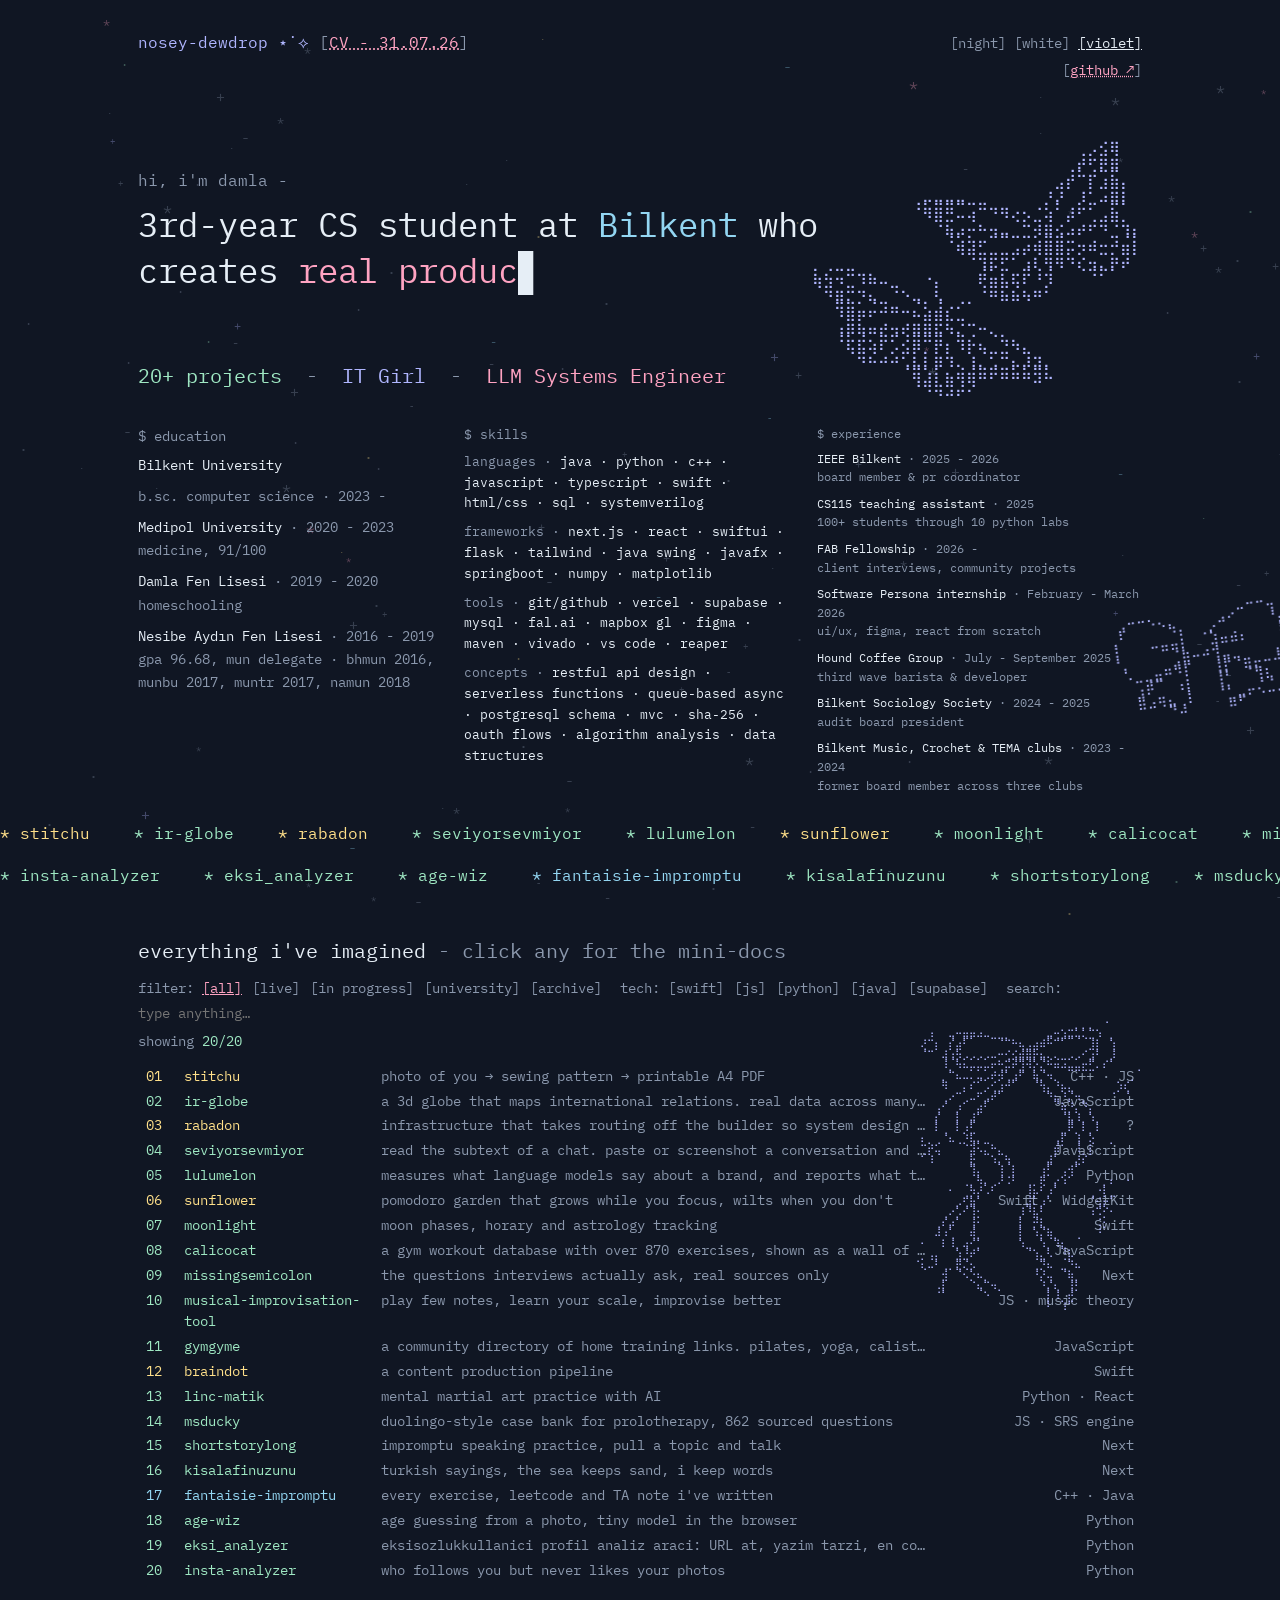
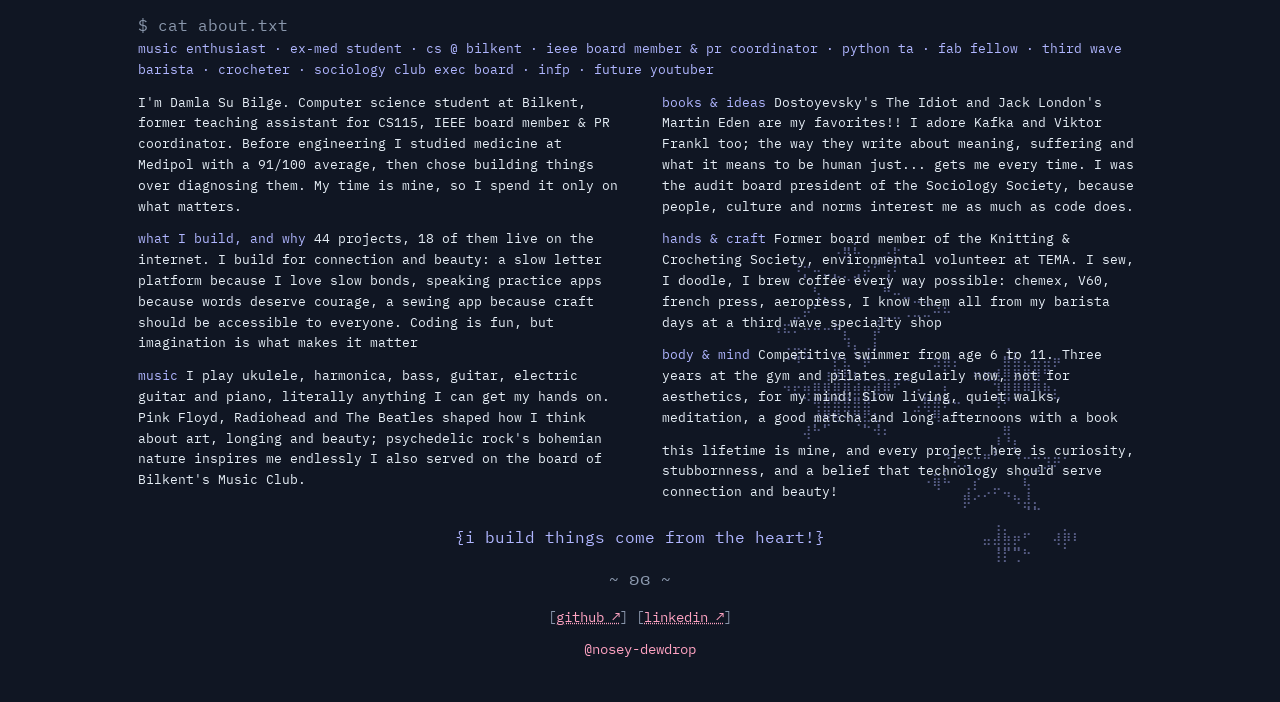
==== index.html @ 567d6806 "portfolio sync: repo data refresh" ====
<!DOCTYPE html>
<html lang="en">
<head>
<meta charset="UTF-8">
<meta name="viewport" content="width=device-width, initial-scale=1.0">
<title>Damla Su Bilge - Bilkent CS, the IT girl behind noseydewdrop</title>
<meta name="description" content="Damla Su Bilge, Bilkent CS student who creates real products on iOS and web. The IT girl behind noseydewdrop - 50+ projects: lingolingo, msducky, gymgyme, stitchu.">
<meta property="og:title" content="Damla Su Bilge - noseydewdrop">
<meta property="og:description" content="3rd-year CS student at Bilkent who creates real products. The IT girl behind noseydewdrop. Imagineer.">
<meta property="og:url" content="https://noseydewdrop.com/">
<meta property="og:type" content="website">
<meta property="og:site_name" content="noseydewdrop">
<meta name="author" content="Damla Su Bilge">
<link rel="canonical" href="https://noseydewdrop.com/">
<meta name="twitter:card" content="summary">
<meta name="twitter:title" content="Damla Su Bilge - noseydewdrop">
<meta name="twitter:description" content="3rd-year CS student at Bilkent who creates real products. The IT girl behind noseydewdrop. Imagineer.">
<script type="application/ld+json">
{
  "@context": "https://schema.org",
  "@graph": [
    {
      "@type": "Person",
      "@id": "https://noseydewdrop.com/#damla",
      "name": "Damla Su Bilge",
      "alternateName": ["nosey-dewdrop", "noseydewdrop", "Damla Bilge"],
      "url": "https://noseydewdrop.com/",
      "description": "Damla Su Bilge builds real products people use on iOS and web. Bilkent University Computer Science. Creator of noseydewdrop: 50+ projects and 20+ live products including stitchu, gymgyme, ir-globe.",
      "jobTitle": "Software Engineer",
      "knowsAbout": ["Software Engineering", "iOS Development", "C++", "Machine Learning", "Computer Vision", "Web Development"],
      "alumniOf": {"@type": "CollegeOrUniversity", "name": "Bilkent University"},
      "worksFor": {"@id": "https://noseydewdrop.com/#org"},
      "sameAs": [
        "https://github.com/nosey-dewdrop",
        "https://www.linkedin.com/in/damla-su-bilge-278841278/",
        "https://www.instagram.com/meraklicigtanesi",
        "https://www.instagram.com/dewdrop.cpp"
      ]
    },
    {
      "@type": "WebSite",
      "@id": "https://noseydewdrop.com/#website",
      "name": "noseydewdrop - Damla Su Bilge",
      "url": "https://noseydewdrop.com/",
      "author": {"@id": "https://noseydewdrop.com/#damla"},
      "publisher": {"@id": "https://noseydewdrop.com/#damla"}
    },
    {
      "@type": "Organization",
      "@id": "https://noseydewdrop.com/#org",
      "name": "noseydewdrop",
      "url": "https://noseydewdrop.com/",
      "founder": {"@id": "https://noseydewdrop.com/#damla"},
      "sameAs": ["https://github.com/nosey-dewdrop"]
    }
  ]
}
</script>
<link rel="icon" href="data:image/svg+xml,<svg xmlns=%22http://www.w3.org/2000/svg%22 viewBox=%220 0 100 100%22><text y=%22.9em%22 font-size=%2290%22>⟡</text></svg>">
<link rel="preconnect" href="https://fonts.googleapis.com">
<link rel="preconnect" href="https://fonts.gstatic.com" crossorigin>
<link href="https://fonts.googleapis.com/css2?family=IBM+Plex+Mono:ital,wght@0,400;0,500;0,700;1,400&display=swap" rel="stylesheet">
<style>
/* ---------- palettes: body.pal-a (gece) / pal-b (krem) / pal-c (menekse) ---------- */
body.pal-a{
  --bg:#171221; --bg-soft:#1f1930; --ink:#efe8f7; --ink-dim:#9d92b5;
  --pink:#ff8fb3; --purple:#c9a6ff; --green:#b8e39a; --yellow:#ffd479; --blue:#8fc7ff;
}
body.pal-b{
  --bg:#ffffff; --bg-soft:#f5f5f5; --ink:#141414; --ink-dim:#6b6b6b;
  --pink:#c23a70; --purple:#5f35a8; --green:#357422; --yellow:#8a5f00; --blue:#1f5c9e;
}
body.pal-c{
  --bg:#101623; --bg-soft:#182032; --ink:#e6eef6; --ink-dim:#8b98ad;
  --pink:#ffa3c2; --purple:#b0b6ff; --green:#9fe8c3; --yellow:#ffe08a; --blue:#93d6f2;
}
/* ---------- base: one type scale (16 / 20 / 34), one spacing rhythm (28px), zero borders ---------- */
*{margin:0;padding:0;box-sizing:border-box}
body{
  font-family:'IBM Plex Mono',monospace; background:var(--bg); color:var(--ink);
  font-size:16px; line-height:1.75; overflow-x:hidden; cursor:default;
  transition:background .35s,color .35s;
}
a{color:var(--pink);text-decoration:underline dotted;display:inline-block;transition:transform .15s}
a:hover{text-decoration:underline;transform:translateY(-3px)}
header.site nav,#pal,footer{font-size:14px}
main{max-width:1060px;margin:0 auto;padding:28px 28px 0}
h1{font-size:34px;line-height:1.35;font-weight:400}
h2{font-size:20px;font-weight:400}
.dim{color:var(--ink-dim)}
::selection{background:var(--pink);color:var(--bg)}

/* star field */
#stars{position:fixed;inset:0;pointer-events:none;z-index:0}
.star{position:absolute;font-size:11px;color:var(--ink-dim);opacity:.32;animation:tw 3.4s ease-in-out infinite}
@keyframes tw{0%,100%{opacity:.15}50%{opacity:.65}}
main,header.site,#marquees{position:relative;z-index:1}

/* palette switcher (dev control) */
.site-right{display:flex;flex-direction:column;align-items:flex-end;gap:2px}
#pal{display:flex;gap:8px}
#pal button{font:inherit;background:none;color:var(--ink-dim);cursor:pointer;border:none}
#pal button::before{content:'['}#pal button::after{content:']'}
#pal button.on{color:var(--ink);text-decoration:underline}

/* ---------- HR layer ---------- */
header.site{max-width:1060px;margin:0 auto;padding:28px 28px 0;display:flex;justify-content:space-between;align-items:baseline}
.wordmark{font-weight:400;text-decoration:none;color:var(--purple)}
#tip{position:fixed;display:none;pointer-events:none;z-index:99;font-size:13px;color:var(--pink)}
.hero{padding:56px 0 28px;position:relative;min-height:220px}
.hero-text{max-width:720px}
.hero .hi{color:var(--ink-dim);margin-bottom:8px}
.hl-p{color:var(--pink)} .hl-m{color:var(--purple)} .hl-g{color:var(--green)} .hl-y{color:var(--yellow)} .hl-b{color:var(--blue)}
.mascot{font-size:11px;line-height:1.05;white-space:pre;color:var(--purple);user-select:none;animation:bob 4s ease-in-out infinite}
.hero .mascot{font-size:15px;line-height:1.1;position:absolute;right:0;top:28px}
@media(max-width:1000px){.hero .mascot{display:none}}
.cur{animation:blink 1s steps(1) infinite}
@keyframes blink{50%{opacity:0}}
@keyframes bob{0%,100%{transform:translateY(0)}50%{transform:translateY(-7px)}}

.stats{display:flex;gap:24px;row-gap:10px;flex-wrap:wrap;align-items:baseline;padding:28px 0 8px;font-size:20px}
.stats>span{white-space:nowrap}
.stats .cg{color:var(--green)}
.stats .c1{color:var(--green)} .stats .c2{color:var(--purple)} .stats .c3{color:var(--yellow)} .stats .c4{color:var(--pink)}
.pr{color:var(--ink-dim);user-select:none}
.cols{display:grid;grid-template-columns:1.1fr 1.2fr 1.2fr;gap:28px;padding:24px 0 8px;font-size:14px;line-height:1.65}
.cols>div:nth-of-type(2){font-size:13px;line-height:1.6}
.cols>div>p{margin:0 0 8px}
.cols>div:nth-of-type(3){font-size:12px;line-height:1.55}
.cols>div:nth-of-type(3) p{break-inside:avoid}
.cols>div:nth-of-type(3) .pr{column-span:all}
.cols .pr{margin-bottom:6px}
.edu-b{font-size:14px}
@media(max-width:860px){.cols{grid-template-columns:1fr}}

/* ---------- marquees: two thin rows, opposite directions, decoration only ---------- */
#marquees{padding:8px 0;overflow:hidden}
.mq{display:flex;gap:44px;white-space:nowrap;width:max-content;color:var(--ink-dim)}
.mq span b{font-weight:400}
.mq .g{margin-right:10px}
.mq-i.st-live{color:var(--green)} .mq-i.st-wip{color:var(--yellow)} .mq-i.st-uni{color:var(--blue)} .mq-i.st-arc{color:var(--ink-dim)}
.mq1{animation:sl 60s linear infinite}
.mq2{animation:sr 75s linear infinite;margin-top:14px}
#marquees:hover .mq{animation-play-state:paused}
@keyframes sl{from{transform:translateX(0)}to{transform:translateX(-50%)}}
@keyframes sr{from{transform:translateX(-50%)}to{transform:translateX(0)}}

/* ---------- the wall: dense list, name - one sentence - tech ---------- */
.wall-head{padding:8px 0 8px;display:flex;justify-content:space-between;align-items:baseline;flex-wrap:wrap;gap:10px}
.legend{display:flex;gap:20px;color:var(--ink-dim)}
.legend i{font-style:normal}
.d{display:inline-block;width:9px;height:9px;border-radius:50%;margin-right:6px}
.d-live{background:var(--green)} .d-wip{background:var(--yellow)} .d-uni{background:var(--blue)} .d-arc{background:var(--ink-dim)}
.filters{padding:0 0 10px;font-size:14px}
.filters p{margin:0}
.tok{cursor:pointer;color:var(--ink-dim);margin-right:10px}
.tok::before{content:'['}.tok::after{content:']'}
.tok:hover{color:var(--ink)}
.tok.st.on[data-v="live"]{color:var(--green)}
.tok.st.on[data-v="wip"]{color:var(--yellow)}
.tok.st.on[data-v="uni"]{color:var(--blue)}
.tok.st.on[data-v="arc"]{color:var(--ink)}
.tok.on{text-decoration:underline}
.tok.on[data-v=""]{color:var(--pink)}
#q{font:inherit;background:none;border:none;outline:none;color:var(--pink);width:170px}
.cmdline{color:var(--ink-dim);padding-top:4px}
.cmdline b{color:var(--green);font-weight:400}
.wall{list-style:none;font-size:13.5px;line-height:1.55}
.wall li{display:grid;grid-template-columns:26px 185px 1fr 195px;gap:12px;padding:2px 8px;border-radius:2px;cursor:pointer;align-items:baseline}
.wall li:hover{background:var(--bg-soft)}
.wall .no{font-weight:400}
.no.st-live{color:var(--green)} .no.st-wip{color:var(--yellow)} .no.st-uni{color:var(--blue)} .no.st-arc{color:var(--ink-dim)}
.wall .nm{font-weight:400}
.nm.st-live{color:var(--green)} .nm.st-wip{color:var(--yellow)} .nm.st-uni{color:var(--blue)} .nm.st-arc{color:var(--ink-dim)}
.wall .one{color:var(--ink-dim);overflow:hidden;text-overflow:ellipsis;white-space:nowrap}
.wall .tech{color:var(--ink-dim);text-align:right;white-space:nowrap;overflow:hidden;text-overflow:ellipsis}
@media(max-width:860px){
  .wall li{grid-template-columns:26px 1fr;grid-auto-rows:auto;row-gap:2px;padding:8px;margin-bottom:6px}
  .wall .one{grid-column:1 / -1;white-space:normal;overflow:visible}
  .wall .tech{grid-column:1 / -1;text-align:left;white-space:normal;overflow:visible}
  .stats{gap:20px} .facts{gap:28px}
}

/* ---------- detail mock (overlay, template for per-project mini docs) ---------- */
#detail{position:fixed;inset:0;background:color-mix(in srgb,var(--bg) 82%,transparent);backdrop-filter:blur(3px);display:none;z-index:20;overflow-y:auto}
#detail.open{display:block}
.doc{max-width:720px;margin:56px auto;background:var(--bg-soft);border-radius:3px;padding:44px}
.doc .close{float:right;cursor:pointer;color:var(--ink-dim)}
.doc h1{font-size:20px;margin-bottom:8px}
#d-live{display:none;font-size:34px;color:var(--green);text-decoration:none;margin:4px 0}
#d-live:hover{text-decoration:underline}
#d-live.landing{color:var(--purple)}
.doc .sect{margin-top:28px}
.doc .sect h2{font-size:16px;color:var(--purple);margin-bottom:8px}
.doc pre{color:var(--ink-dim);line-height:1.6;white-space:pre-wrap;overflow-wrap:anywhere}
#d-frame{width:100%;height:340px;border:0;background:#fff;border-radius:3px}
.mod-row{display:grid;grid-template-columns:minmax(150px,45%) 1fr;gap:10px;font-size:12.5px;margin-bottom:6px}
.mod-row code{color:var(--purple);word-break:break-all}
.doc strong{font-weight:400}
.doc em{font-style:normal}
.doc .tags{display:flex;gap:10px;flex-wrap:wrap;margin-top:8px}
.doc .tags span{background:var(--bg);padding:2px 12px;border-radius:2px}

.bg-art{position:absolute;z-index:0;opacity:1;color:var(--purple);font-size:10px;line-height:1.05;white-space:pre;pointer-events:none;user-select:none}
@media(max-width:1000px){.bg-art{display:none}}
.wall-sect{position:relative}
.art-wall{right:-30px;top:120px}
.cols{position:relative}
.art-cols{right:-150px;top:50%;font-size:13px;transform:rotate(-8deg)}
.about{padding:28px 0 0;position:relative}
.about .mascot{position:absolute;right:6%;bottom:30px;opacity:.45;font-size:13px;z-index:0;animation:none}
.about-text{position:relative;z-index:1}
.about-row{display:flex;gap:28px;justify-content:space-between;align-items:flex-start;flex-wrap:wrap}
.about-row p{margin:0 0 6px}
.about-text{font-size:13px;line-height:1.6;column-count:2;column-gap:44px}
.about-text p{break-inside:avoid}
.about-text>p:first-child{color:var(--purple);column-span:all}
.about-end{text-align:center;margin:14px 0 0}
.heart{color:var(--purple)}
.about-text .dim{color:var(--purple)}
.about-text p{margin:0 0 12px}
footer{max-width:1060px;margin:0 auto;padding:12px 28px 32px;color:var(--ink-dim);text-align:center}
footer p{margin:0 0 8px}
.at-pink{color:var(--pink)}

/* phone */
@media(max-width:700px){
  main{padding:20px 16px 0}
  header.site{flex-direction:column;align-items:flex-start;gap:8px}
  .site-right{align-items:flex-start}
  h2{font-size:17px}
  .wall{font-size:13px}
  .wall li{padding:6px 8px}
  .wall .one{white-space:normal}
  .wall .tech{white-space:normal}
  header.site{padding:20px 16px 0}
  .hero{padding:32px 0 16px;min-height:0}
  h1{font-size:22px;line-height:1.5}
  .stats{font-size:15px;gap:12px;row-gap:6px}
  .cols{grid-template-columns:1fr;gap:20px}
  .about-text{column-count:1}
  .about .mascot{display:none}
  .filters{font-size:13px}
  #q{width:120px}
  .doc{margin:16px;padding:24px 20px}
  .mod-row{grid-template-columns:1fr;gap:2px}
  #d-live{font-size:26px}
  .mq{gap:28px}
  footer{padding:8px 16px 24px}
}

/* confetti */
.cf{position:fixed;z-index:30;pointer-events:none;font-size:17px;animation:fall 1.1s ease-out forwards}
@keyframes fall{to{transform:translateY(70px) rotate(220deg);opacity:0}}
</style>
</head>
<body class="pal-c">
<div id="stars"></div>
<header class="site">
  <div><a class="wordmark" href="https://www.linkedin.com/in/damla-su-bilge-278841278/" target="_blank" rel="noopener"><span>nosey-dewdrop ⋆˙⟡</span></a> <span class="dim">[<a href="cv/DamlaSuBilge_CV.pdf" target="_blank" rel="noopener">CV - 31.07.26</a>]</span></div>
<div id="tip">linkedin!</div>
  <div class="site-right">
    <div id="pal">
      <button data-p="pal-a">night</button>
      <button data-p="pal-b">white</button>
      <button data-p="pal-c" class="on">violet</button>
    </div>
    <nav class="dim">[<a href="https://github.com/nosey-dewdrop" target="_blank" rel="noopener">github ↗</a>]</nav>
  </div>
</header>

<main>

<!-- ===== HR LAYER: the only airy zone. one sentence, numbers, education, skills ===== -->
<section class="hero">
  <div class="hero-text">
    <p class="hi">hi, i'm damla -</p>
    <h1><span id="typer">Damla Su Bilge, software engineer and creator of noseydewdrop</span><span class="cur">▊</span></h1>
  </div>
  <pre class="mascot" aria-hidden="true">⠀⠀⠀⠀⠀⠀⠀⠀⠀⠀⠀⠀⠀⠀⠀⠀⠀⠀⠀⠀⠀⠀⠀⠀⠀⢀⢔⣶⠀⠀
⠀⠀⠀⠀⠀⠀⠀⠀⠀⠀⠀⠀⠀⠀⠀⠀⠀⠀⠀⠀⠀⠀⠀⠀⡼⠗⡿⣾⠀⠀
⠀⠀⠀⠀⠀⠀⠀⠀⠀⠀⠀⠀⠀⠀⠀⠀⠀⠀⠀⠀⠀⠀⢀⡼⠓⡞⢩⣯⡀⠀
⠀⠀⠀⠀⠀⠀⠀⠀⠀⠀⣀⣀⣀⣀⠀⠀⠀⠀⠀⠀⠀⠰⡹⠁⢰⠃⣩⣿⡇⠀
⠀⠀⠀⠀⠀⠀⠀⠀⠀⠘⢷⣿⠿⣉⣩⠛⠲⢶⡠⢄⠐⣣⠃⣰⠗⠋⢀⣯⠁⠀
⠀⠀⠀⠀⠀⠀⠀⠀⠀⠀⠀⠙⣯⣠⠬⠦⢤⣀⠈⠓⢽⣾⢔⣡⡴⠞⠻⠙⢳⡄
⠀⠀⠀⠀⠀⠀⠀⠀⠀⠀⠀⠀⠘⣵⣳⠖⠉⠉⢉⣩⣵⣿⣿⣒⢤⣴⠤⠽⣬⡇
⠀⠀⠀⠀⠀⠀⠀⠀⠀⠀⠀⠀⠀⠈⠙⢻⣟⠟⠋⢡⡎⢿⢿⠳⡕⢤⡉⡷⡽⠁
⣧⢮⢭⠛⢲⣦⣀⠀⠀⠀⠠⡀⠀⠀⠀⡾⣥⣏⣖⡟⠸⢺⠀⠀⠈⠙⠋⠁⠀⠀
⠈⠻⣶⡛⠲⣄⠀⠙⠢⣀⠀⢇⠀⠀⠀⠘⠿⣯⣮⢦⠶⠃⠀⠀⠀⠀⠀⠀⠀⠀
⠀⠀⢻⣿⣥⡬⠽⠶⠤⣌⣣⣼⡔⠊⠁⠀⠀⠀⠀⠀⠀⠀⠀⠀⠀⠀⠀⠀⠀⠀
⠀⠀⢠⣿⣧⣤⡴⢤⡴⣶⣿⣟⢯⡙⠒⠤⡀⠀⠀⠀⠀⠀⠀⠀⠀⠀⠀⠀⠀⠀
⠀⠀⠘⣗⣞⣢⡟⢋⢜⣿⠛⡿⡄⢻⡮⣄⠈⠳⢦⡀⠀⠀⠀⠀⠀⠀⠀⠀⠀⠀
⠀⠀⠀⠈⠻⠮⠴⠵⢋⣇⡇⣷⢳⡀⢱⡈⢋⠛⣄⣹⣲⡀⠀⠀⠀⠀⠀⠀⠀⠀
⠀⠀⠀⠀⠀⠀⠀⠀⠈⢿⣱⡇⣦⢾⣾⠿⠟⠿⠷⠷⣻⠧⠀⠀⠀⠀⠀⠀⠀⠀
⠀⠀⠀⠀⠀⠀⠀⠀⠀⠈⠙⠻⠽⠞⠊⠀⠀⠀⠀⠀⠀⠀⠀⠀⠀⠀⠀⠀⠀⠀</pre>
</section>

<section class="stats">
  <span class="cg" id="pcount">40+ projects</span> <span class="dim">-</span>
  <span class="c2">IT Girl</span> <span class="dim">-</span>
  <span class="c4">LLM Systems Engineer</span>
</section>

<section class="cols">
  <div>
    <p class="pr">$ education</p>
    <p class="edu-b">Bilkent University</p>
    <p class="dim">b.sc. computer science · 2023 -</p>
    <p>Medipol University <span class="dim">· 2020 - 2023</span><br><span class="dim">medicine, 91/100</span></p>
    <p>Damla Fen Lisesi <span class="dim">· 2019 - 2020</span><br><span class="dim">homeschooling</span></p>
    <p>Nesibe Aydın Fen Lisesi <span class="dim">· 2016 - 2019</span><br><span class="dim">gpa 96.68, mun delegate · bhmun 2016, munbu 2017, muntr 2017, namun 2018</span></p>
  </div>
  <div>
    <p class="pr">$ skills</p>
    <p><span class="dim">languages ·</span> java · python · c++ · javascript · typescript · swift · html/css · sql · systemverilog</p>
    <p><span class="dim">frameworks ·</span> next.js · react · swiftui · flask · tailwind · java swing · javafx · springboot · numpy · matplotlib</p>
    <p><span class="dim">tools ·</span> git/github · vercel · supabase · mysql · fal.ai · mapbox gl · figma · maven · vivado · vs code · reaper</p>
    <p><span class="dim">concepts ·</span> restful api design · serverless functions · queue-based async · postgresql schema · mvc · sha-256 · oauth flows · algorithm analysis · data structures</p>
  </div>
  <pre class="bg-art art-cols" aria-hidden="true">⠀⢀⠤⠤⢄⡀⠀⠀⠀⠀⠀⠀⢀⠤⠒⠒⢤
⠀⠏⠀⠀⠀⠈⠳⡄⠀⠀⡠⠚⠁⠀⠀⠀⠘⡄
⢸⠀⠀⠀⠤⣤⣤⡆⠀⠈⣱⣤⣴⡄⠀⠀⠀⡇
⠘⡀⠀⠀⠀⠀⢈⣷⠤⠴⢺⣀⠀⠀⠀⠀⢀⡇
⠀⠡⣀⣀⣤⠶⠻⡏⠀⠀⢸⡟⠙⣶⡤⠤⠼
⠀⠀⢠⡾⠉⠀⢠⡆⠀⠀⢸⠃⠀⠈⢻⣆
⠀⠀⣿⣠⢶⣄⠀⡇⠀⠀⠘⠃⣀⡤⢌⣈⡀⠀
⠀⠀⠀⠀⠀⠙⠼⠀⠀⠀⠀⠿⠋</pre>
  <div>
    <p class="pr">$ experience</p>
    <p>IEEE Bilkent <span class="dim">· 2025 - 2026</span><br><span class="dim">board member &amp; pr coordinator</span></p>
    <p>CS115 teaching assistant <span class="dim">· 2025</span><br><span class="dim">100+ students through 10 python labs</span></p>
    <p>FAB Fellowship <span class="dim">· 2026 -</span><br><span class="dim">client interviews, community projects</span></p>
    <p>Software Persona internship <span class="dim">· February - March 2026</span><br><span class="dim">ui/ux, figma, react from scratch</span></p>
    <p>Hound Coffee Group <span class="dim">· July - September 2025</span><br><span class="dim">third wave barista &amp; developer</span></p>
    <p>Bilkent Sociology Society <span class="dim">· 2024 - 2025</span><br><span class="dim">audit board president</span></p>
    <p>Bilkent Music, Crochet &amp; TEMA clubs <span class="dim">· 2023 - 2024</span><br><span class="dim">former board member across three clubs</span></p>
  </div>
</section>

</main>

<!-- ===== MARQUEES: two rows, opposite directions, full-bleed, pure vibe ===== -->
<div id="marquees" aria-hidden="true">
  <div class="mq mq1"></div>
  <div class="mq mq2"></div>
</div>

<main>

<!-- ===== THE WALL: every product, one dense row each ===== -->
<section>
  <pre class="bg-art art-wall" aria-hidden="true">⠀⠀⠀⠀⠀⠀⠀⠀⠀⠀⠀⠀⠀⠀⠀⠀⠀⠀⠀⠀⠀⠀⠀⠀⠀⠀⠀⠠⠀⠀⠀⠀⠀⠀⠀⠀⠀⠀⠀⠀⠀
⠀⠀⢠⠀⠀⣀⠤⣤⣤⣠⣀⠀⠀⠀⠀⠀⠀⠀⠀⣀⠤⢢⣒⣃⡃⠓⢢⠀⠀⠀⠀⠀⠀⠀⠀⠀⠀⠀⠀⠀⠀
⠀⡰⠒⡄⠀⡜⣠⠏⠁⠀⠀⠉⠙⠓⠦⣄⢀⣠⣴⠯⠚⠋⠉⠈⠈⢹⡆⠀⢣⠀⠀⠀⠀⠀⠀⠀⠀⠀⠀⠀⠀
⠀⠘⠒⠁⣰⢡⢯⢀⢀⢀⢀⣀⠤⠔⢔⣼⣿⡯⣄⡀⡀⠀⢀⢀⠔⢩⠇⠀⢸⠀⠀⠀⠀⠀⠀⠀⠀⠀⠀⠀⠀
⠀⠀⠀⠀⢸⠈⢧⣅⣁⣁⣁⡤⠦⣚⡽⢻⢽⡣⡙⠮⣬⣩⣁⣁⡤⠟⡀⡔⠃⠀⠀⠀⠀⠀⠀⠀⠀⠀⠀⠀⠀
⠀⠀⠀⠀⠀⠓⣄⣀⡁⣁⢁⡴⢼⠃⢠⠟⠀⣧⠙⢤⠀⠀⠉⠉⠉⠉⠀⠀⠀⠀⠀⠀⠁⠀⠀⠀⠀⠀⠀⠀⠀
⠀⠀⠀⠀⢷⠀⠀⡀⡔⠊⢁⠔⢡⠼⠋⠀⠀⠘⢧⡀⠱⣄⡀⠀⠀⠀⠀⠀⠀⢢⡔⠁⠀⠀⠀⠀⠀⠀⠀⠀⠀
⠀⠀⠀⠀⠀⡠⠒⠁⣀⠖⢁⡼⠋⠀⠀⠀⠀⠀⠈⠳⣄⠱⡙⢤⠀⠀⠀⠀⠐⠁⠘⠀⠀⠀⠀⠀⠀⠀⠀⠀⠀
⠀⠀⠀⢀⠜⠀⢠⠊⠀⣠⠏⠀⠀⠀⠀⠀⠀⠀⠀⠀⠙⣦⠱⡀⠳⡀⠀⠀⠀⠀⠀⠀⠀⠀⠀⠀⠀⠀⠀⠀⠀
⠀⠀⠀⡜⠀⠀⡇⠀⣰⠋⠀⠀⠀⠀⠀⠀⠀⠀⠀⠀⠀⠘⣇⢱⠀⢣⠀⠀⠀⠀⠀⠀⠀⠀⠀⠀⠀⠀⠀⠀⠀
⠀⠀⠀⡇⠀⠀⡇⢠⠏⠀⠀⠀⠀⠀⠀⠀⠀⠀⠀⠀⠀⠀⡿⠀⡇⠀⡇⠀⠀⠀⠀⠀⠀⠀⠀⠀⠀⠀⠀⠀⠀
⠀⡄⠀⠀⠘⣄⠀⠱⣏⡀⠀⠀⠀⠀⠀⠀⠀⠀⠀⠀⢀⡟⠀⢱⠀⡣⠀⠀⠀⠀⠀⠀⠀⠀⠀⠀⠀⠀⠀⠀⠀
⠀⠒⡵⣊⠀⠀⠈⠑⣺⢅⡉⠦⡀⠀⠀⠀⠀⠀⠀⠀⣼⠂⠀⢸⠀⡎⠀⠀⠁⠀⠀⠀⠀⠀⠀⠀⠀⠀⠀⠀⠀
⠀⠊⢱⠈⠀⠀⠀⠀⡯⠀⠉⢢⡉⢦⠀⠀⠀⠀⠀⣰⠃⠀⠀⡰⡕⠁⠀⠀⠀⠀⠀⠀⠀⠀⠀⠀⠀⠀⠀⠀⠀
⠀⠀⠀⠀⠀⠀⠀⠀⢻⡀⠀⠀⢱⠈⡆⠀⠀⠀⢠⠏⠀⢀⢴⠋⠀⠀⠀⠀⠀⠀⠀⠀⠀⠀⠀⠀⠀⠀⠀⠀⠀
⠀⠀⠀⠀⠀⠀⠀⠀⠈⢧⡀⠀⡸⢐⠇⠀⠀⠀⡾⠁⡠⢪⠊⠀⠀⠀⠀⠀⡄⠀⠠⠀⠀⠀⠀⠀⠀⠀⠀⠀⠀
⠀⠀⠀⠀⠀⠄⠀⠈⢧⡰⢁⠎⠀⠀⠀⠀⢸⣅⠎⢠⠃⠀⠀⠀⠀⠀⠠⡇⠀⠀⠀⠀⠀⠀⠀⠀⠀⠀⠀⠀⠀
⠀⠀⠀⠀⠀⠀⢀⠞⣧⠃⠀⠀⠀⠀⠀⠀⣸⡃⢠⠃⠀⠀⠀⠀⠀⠘⢔⡥⠋⠀⠀⠀⠀⠀⠀⠀⠀⠀⠀⠀⠀
⠀⠀⠀⠀⠀⡠⢃⠜⢹⠄⠀⠀⠀⠀⠀⢰⠹⣆⠇⠀⠀⠀⠀⠀⠀⢠⢚⠕⠄⠀⠀⠀⠀⠀⠀⠀⠀⠀⠀⠀⠀
⠀⠀⠀⠀⡜⣠⠃⠀⢸⠅⠀⠀⠀⠀⠀⡇⠀⠽⡆⠀⠀⠀⠀⠀⠀⠀⢐⠅⠀⠀⠀⠀⠀⠀⠀⠀⠀⠀⠀⠀⠀
⠀⠀⠀⣸⢠⠃⠀⠀⣼⠀⠀⠀⠀⠀⠀⡇⠀⢣⡙⣦⠀⠀⠀⠀⠀⠀⠰⠁⠀⠀⠀⠀⠀⠀⠀⠀⠀⠀⠀⠀⠀
⠀⠄⠀⠀⡆⢸⠀⣠⠜⠃⠀⠀⠀⠀⠀⢣⠀⠀⢣⠈⢳⡄⠀⠈⠀⠀⠀⠀⠀⠀⠀⠀⠀⠀⠀⠀⠀⠀⠀⠀⠀
⠀⠀⢀⡀⠀⠀⢣⠸⡴⠃⠀⠀⠀⠀⠀⠀⠙⢢⡀⢇⠀⠹⣆⠀⠀⠀⠀⠀⠀⠀⠀⠀⠀⠀⠀⠀⠀⠀⠀⠀⠀
⠐⡅⣈⠇⠀⠀⡿⡙⢄⠀⠀⠀⠀⠀⠀⠀⠀⠈⠻⣄⠀⠈⠳⣄⠀⠀⠀⠀⠀⠀⠀⠀⠀⠀⠀⠀⠀⠀⠀⠀⠀
⠀⠈⠀⠀⢼⠁⠙⢌⠣⣄⠀⠀⠀⠀⠀⠀⠀⠸⡱⣀⠀⠙⣦⠀⠀⠀⠀⠀⠀⠀⠀⠀⠀⠀⠀⠀⠀⠀⠀⠀⠀
⠀⠀⠀⢀⡏⠀⠀⠀⠑⣄⠓⢤⠀⠀⠀⠀⠀⠀⠱⡘⡄⠀⢸⠇⠀⠀⠀⠀⠀⠀⠀⠀⠀⠀⠀⠀⠀⠀⠀⠀⠀
⠀⠀⠀⠐⠃⠀⠀⠀⠀⠈⠢⠀⠁⠀⠀⠀⠀⠀⠀⡇⢸⠀⡼⠁⠀⠀⠀⠀⠀⠀⠀⠀⠀⠀⠀⠀⠀⠀⠀⠀⠀
⠀⠀⠀⠀⠀⠀⠀⠀⠀⠀⠀⠀⠀⠀⠀⠀⠀⠀⠀⠇⠀⢱⠋⠀⠀⠀⠀⠀⠀⠀⠀⠀⠀⠀⠀⠀⠀⠀⠀⠀⠀</pre>
  <div class="wall-head">
    <h2>everything i've imagined <span class="dim">- click any for the mini-docs</span></h2>
  </div>
  <div class="filters">
    <p><span class="pr">filter:</span>
      <span class="tok st on" data-v="">all</span><span class="tok st" data-v="live">live</span><span class="tok st" data-v="wip">in progress</span><span class="tok st" data-v="uni">university</span><span class="tok st" data-v="arc">archive</span>
      <span class="pr">tech:</span>
      <span class="tok te" data-v="swift">swift</span><span class="tok te" data-v="js">js</span><span class="tok te" data-v="python">python</span><span class="tok te" data-v="java">java</span><span class="tok te" data-v="supabase">supabase</span>
      <span class="pr">search:</span> <input id="q" autocomplete="off" placeholder="type anything…">
    </p>
    <p class="cmdline" id="cmdline"></p>
  </div>
  <ul class="wall" id="wall"></ul>
</section>

<!-- ===== ABOUT: the human layer, bottom of the page ===== -->
<section class="about">
  <p class="pr">$ cat about.txt</p>
  <div class="about-row">
    <div class="about-text">
      <p class="dim">music enthusiast · ex-med student · cs @ bilkent · ieee board member &amp; pr coordinator · python ta · fab fellow · third wave barista · crocheter · sociology club exec board · infp · future youtuber</p>
      <p>I'm Damla Su Bilge. Computer science student at Bilkent, former teaching assistant for CS115, IEEE board member &amp; PR coordinator. Before engineering I studied medicine at Medipol with a 91/100 average, then chose building things over diagnosing them. My time is mine, so I spend it only on what matters.</p>
      <p><span class="dim">what I build, and why</span> 44 projects, 18 of them live on the internet. I build for connection and beauty: a slow letter platform because I love slow bonds, speaking practice apps because words deserve courage, a sewing app because craft should be accessible to everyone. Coding is fun, but imagination is what makes it matter</p>
      <p><span class="dim">music</span> I play ukulele, harmonica, bass, guitar, electric guitar and piano, literally anything I can get my hands on. Pink Floyd, Radiohead and The Beatles shaped how I think about art, longing and beauty; psychedelic rock's bohemian nature inspires me endlessly I also served on the board of Bilkent's Music Club.</p>
      <p><span class="dim">books &amp; ideas</span> Dostoyevsky's The Idiot and Jack London's Martin Eden are my favorites!! I adore Kafka and Viktor Frankl too; the way they write about meaning, suffering and what it means to be human just... gets me every time. I was the audit board president of the Sociology Society, because people, culture and norms interest me as much as code does.</p>
      <p><span class="dim">hands &amp; craft</span> Former board member of the Knitting &amp; Crocheting Society, environmental volunteer at TEMA. I sew, I doodle, I brew coffee every way possible: chemex, V60, french press, aeropress, I know them all from my barista days at a third wave specialty shop</p>
      <p><span class="dim">body &amp; mind</span> Competitive swimmer from age 6 to 11. Three years at the gym and pilates regularly now, not for aesthetics, for my mind! Slow living, quiet walks, meditation, a good matcha and long afternoons with a book</p>
      <p>this lifetime is mine, and every project here is curiosity, stubbornness, and a belief that technology should serve connection and beauty!</p>
    </div>
    <pre class="mascot" aria-hidden="true">⠀⠀⠀⠀⠀⠀⠀⣀⡄⠀⠀⠀⡀⠀⠀⠀⠀⠀⠀⠀⠀⠀⠀⠀⠀⠀⠀⠀⠀⠀⠀
⠀⠀⠀⠀⠀⠀⠐⢿⠓⠀⢀⡴⡏⠀⠀⠀⠀⠀⠀⠀⠀⠀⠀⠀⠀⠀⠀⠀⠀⠀⠀
⠀⠀⠹⡒⠤⣀⡀⠀⢀⡴⠋⢠⠇⠀⠀⠀⠀⠀⠀⠀⠀⠀⠀⠀⠀⠀⠀⠀⠀⠀⠀
⠀⠀⠀⠱⡀⠀⠉⠑⠋⠀⠀⣸⠀⠀⠀⠀⠀⠀⠀⠀⠀⠀⠀⠀⠀⠀⠀⠀⠀⠀⠀
⠀⠀⠀⠀⢱⡄⠀⠀⠀⠀⠀⠉⠒⠤⣀⡀⠀⠀⠀⠀⠀⠀⠀⠀⠀⠀⠀⠀⠀⠀⠀
⠀⠀⠀⡴⠋⠀⠀⠀⠀⠀⠀⠀⠀⢀⣀⣈⠵⠦⠀⠀⠀⠀⠀⠀⠀⠀⠀⠀⠀⠀⠀
⢀⡤⠋⣀⣀⣀⣤⠀⠀⠀⢰⠋⠉⠀⠀⠀⠀⠀⠀⠀⠀⠀⠀⠀⠀⠀⠀⠀⠀⠀⠀
⠈⠉⠁⠀⠀⠀⠀⢧⠀⠀⡏⠀⠀⠀⠀⠀⠀⠀⠀⠀⠀⠀⠀⠀⠀⠀⠀⠀⠀⠀⠀
⠀⢐⣶⣆⠀⠀⢠⠈⢇⢰⠃⠀⠀⠀⠀⠀⠀⢀⠀⠀⠀⠀⠀⣰⡄⠀⠀⠀⠀⠀⠀
⠀⠈⠙⠀⠀⠀⣏⣧⠈⠟⠀⠀⠀⠀⠀⠀⠽⡿⠆⠀⠀⠀⢀⣿⣿⣦⣶⣶⠟⠀⠀
⠀⠀⠀⠀⣀⣸⣿⣯⢧⠤⢤⣤⣴⠦⠀⠀⠀⠁⠀⠀⠛⠿⣿⣿⣿⣿⣿⡁⠀⠀⠀
⠀⠙⠯⡻⣿⣿⣿⣿⣿⣿⡿⠟⠁⠀⠰⣄⣠⡇⠀⠀⠀⠀⢸⣿⡿⠛⠛⠿⣆⠀⠀
⠀⠀⠀⠈⢻⣿⣿⣿⣿⣿⠁⠀⠀⠀⣠⢿⣿⠟⠒⠀⠀⠀⠸⠊⠀⠀⠀⠀⠀⠀⠀
⠀⠀⠀⠀⡾⣿⠿⠺⢝⡯⢧⠀⠀⠀⠀⠀⠻⠀⠀⠀⠀⠀⠀⠀⠀⠀⠀⠀⠀⠀⠀
⠀⠀⠀⢼⠓⠁⠀⠀⠀⠉⠺⠆⠀⠀⠀⠀⠀⠀⠀⠀⠀⠀⢀⢿⠀⠀⠀⠀⠀⠀⠀
⠀⠀⠀⠀⠀⠀⠀⠀⠀⠀⠀⠀⠀⠀⠀⠀⠀⠀⠀⠀⠀⠀⡜⠈⡇⠀⠀⠀⠀⠀⠀
⠀⠀⠀⠀⠀⠀⠀⠀⠀⠀⠀⠀⠀⠀⠀⠀⠀⠙⢟⡒⠒⠛⠁⠀⠘⠒⠒⢲⡶⠂⠀
⠀⠀⠀⠀⠀⠀⠀⠀⠀⠀⠀⠀⠀⠀⠀⠀⣤⡆⠀⠈⢢⠀⠀⠀⠀⡤⠚⠁⠀⠀⠀
⠀⠀⠀⠀⠀⠀⠀⠀⠀⠀⠀⠀⠀⠀⠀⠈⠻⠉⠀⢠⠇⢀⡤⣀⠀⢳⠀⠀⠀⠀⠀
⠀⠀⠀⠀⠀⠀⠀⠀⠀⠀⠀⠀⠀⠀⠀⠀⠀⠀⠀⡿⠊⠁⠀⠈⠳⣼⡄⠀⠀⠀⠀
⠀⠀⠀⠀⠀⠀⠀⠀⠀⠀⠀⠀⠀⠀⠀⠀⠀⠀⠀⠀⠀⠀⠀⠀⠀⠈⠉⠀⠀⠀⠀
⠀⠀⠀⠀⠀⠀⠀⠀⠀⠀⠀⠀⠀⠀⠀⠀⠀⠀⠀⠀⠀⠀⢰⡄⠀⣀⠀⠀⢀⣄⡀
⠀⠀⠀⠀⠀⠀⠀⠀⠀⠀⠀⠀⠀⠀⠀⠀⠀⠀⠀⠀⠀⠶⢾⣿⣟⠁⠀⠀⠺⡟⠃
⠀⠀⠀⠀⠀⠀⠀⠀⠀⠀⠀⠀⠀⠀⠀⠀⠀⠀⠀⠀⠀⠀⢸⡏⢉⠓⠀⠀⠀⠀⠀</pre>
  </div>
  <p class="about-end heart">{i build things come from the heart!}</p>
  <p class="about-end dim">~ ʚɞ ~</p>
</section>

</main>

<footer>
  <p>[<a href="https://github.com/nosey-dewdrop" target="_blank" rel="noopener">github ↗</a>] [<a href="https://www.linkedin.com/in/damla-su-bilge-278841278/" target="_blank" rel="noopener">linkedin ↗</a>]</p>
  <p class="at-pink">@nosey-dewdrop</p>
</footer>

<!-- ===== DETAIL TEMPLATE (mock shows one example; real version reads products.json) ===== -->
<div id="detail">
  <div class="doc">
    <span class="close" onclick="detail.classList.remove('open')">✕ close</span>
    <p class="dim">nosey-dewdrop / <span id="d-name">lingolingo</span></p>
    <a id="d-live" target="_blank" rel="noopener"></a>
    <h2 id="d-title">english speaking practice with honest AI feedback</h2>
    <div class="tags" id="d-tags"></div>
    <div class="sect"><h2>+ what it is</h2><p id="d-what"></p></div>
    <div class="sect" id="d-prev-sect"><h2>+ live preview</h2><iframe id="d-frame" loading="lazy" title="live preview"></iframe></div>
    <div class="sect" id="d-built-sect"><h2>+ built with</h2><pre id="d-arch"></pre></div>
    <div class="sect" id="d-mods-sect"><h2>+ key modules</h2><div id="d-mods"></div></div>
    <div class="sect"><h2>+ links</h2><p id="d-links"></p></div>
  </div>
</div>

<script>
/* real project data from the live site (damla-approved copy) */
const PJ=[
 {sl:"lulumelon",e:"🍉",n:"lulumelon",tg:"measures what language models say about a brand, with the range the sample actually supports",d:"A python library and command line tool that measures how often a brand is named inside language model answers. One reading is one draw from a distribution, so every question is asked <strong>n times</strong> and the rate comes back as a <strong>Wilson interval</strong>: never being named in five draws is compatible with being named up to 43.4% of the time, and a ranking the sample cannot support is refused rather than printed. Every answer lands in an <strong>append-only hash-chained ledger</strong> that seals its own length, so a file with lines cut off the end stops verifying. Two layers with a wall between them, arithmetic on one side and the network on the other, which is why a number can be re-derived from the file it came from. <strong>986 python tests</strong> and 45 node tests, all offline. <strong>Free and MIT</strong>: bring your own key, pay the provider directly, the software takes nothing on top.",t:["Python","Next"],s:"live",g:"https://github.com/nosey-dewdrop/lulumelon",l:"https://nosey-dewdrop.github.io/lulumelon/",ll:"site"},
  {sl:"stitchu",e:"🪡",n:"Stitchu",tg:"sewing patterns from a photo, deterministic formulas, print-ready A4 PDFs",d:"A sewing app: take a photo, add a few measurements, and get a real <strong>sewing pattern</strong> as a calibrated, print-ready <strong>A4 PDF</strong>. Patterns are drafted with <strong>deterministic formulas</strong> in a <strong>C++ pattern engine</strong>, every line explainable, no ML guessing. Skirt, dress and top blocks with a verified formula database, hand-drawn doodle style.",t:["C++","JavaScript"],s:"in dev",g:null},
  {sl:"lingolingo",e:"🌱",n:"lingolingo",tg:"english speaking practice, real topics, honest AI voice analysis",d:"English speaking practice on iOS: real topics, speaking stays free forever, and <strong>honest voice reports</strong> with credits, fluency, pace, fillers & long pauses, and vocabulary richness word by word. <strong>No signup, no account</strong>, recordings are deleted right after analysis. Just you & the air 🍃",t:["SwiftUI"],s:"in dev",g:"https://github.com/nosey-dewdrop/lingolingo",l:"https://nosey-dewdrop.github.io/lingolingo/",ll:"landing page"},
  {sl:"shortstorylong",e:"🍬",n:"short story long",tg:"impromptu speaking practice in english, 2,272 sourced topics, live on vercel",d:"The <strong>English twin</strong> of Kısa Lafın Uzunu: <strong>2,272 sourced English topics</strong>, the best of the Turkish pool translated with <strong>verified published quote wording</strong> (misattributed quotes caught and dropped) plus fresh topics harvested from Reddit, Hacker News, YouTube and X discourse by <strong>parallel AI research agents</strong>. Swipeable topic deck, a saved-topics box, community topic suggestions, and <strong>programmatic SEO</strong>: 2,272 static topic pages + 15 category pages + 13 keyword landing pages.",t:["Next.js 16","React 19","TypeScript","Tailwind CSS 4","framer-motion","Programmatic SEO","Vercel"],s:"live",g:"https://github.com/nosey-dewdrop/shortstorylong",l:"https://shortstorylong.noseydewdrop.com"},
  {sl:"kisalafinuzunu",e:"🌷",n:"Kısa Lafın Uzunu",tg:"impromptu speaking practice, 2,900+ real topics, live on custom domain",d:"A Turkish <strong>impromptu speaking practice</strong> web app: draw a random topic from <strong>2,908 real, sourced topics</strong> (philosophy, psychology, literature, science...), set a 5-30 min timer, and speak. Every topic comes from a real source, books, academic concepts, ekşi sözlük threads, Reddit debates, harvested by <strong>parallel AI research agents</strong>, never AI-invented. Features: swipeable topic deck, <strong>draggable liquid-glass post-it notes board</strong>, spoken-topics box, save-for-later hearts, and a <strong>Supabase waitlist</strong> (insert-only RLS, email enumeration protected). <strong>Programmatic SEO</strong>: 2,908 static topic pages + 16 category pages + 13 keyword landing pages, sitemap submitted to Search Console.",t:["Next.js 16","React 19","TypeScript","Tailwind CSS 4","framer-motion","Supabase (PostgreSQL + RLS)","Programmatic SEO","Vercel"],s:"live",g:"https://github.com/nosey-dewdrop/kisalafinuzunu",l:"https://kisalafinuzunu.noseydewdrop.com"},
  {sl:"snailmail-web",e:"🐌",n:"Snailmail",tg:"letter platform for university clubs, hand-drawn doodle web UI",d:"A letter platform for university clubs on the web, with a hand-drawn doodle + vector UI.",t:["HTML/CSS","JavaScript"],s:"in dev",g:"https://github.com/nosey-dewdrop/snailmail-web",l:"https://nosey-dewdrop.github.io/snailmail-web/"},
  {sl:"vibematch",e:"🫧",n:"VibeMatch",tg:"community app for bilkent students, find communities that match your vibe",d:"A community app for Bilkent students, find communities that match your vibe. Built with Java Swing.",t:["Java","Java Swing"],s:"built",g:"https://github.com/nosey-dewdrop/vibematch",l:"https://nosey-dewdrop.github.io/vibematch/"},
  {sl:"insta-analyzer",e:"📸",n:"Insta Analyzer",tg:"analyze who follows you but never likes your photos",d:"A Python script that analyzes who follows you but never likes your photos.",t:["Python"],s:"built",g:"https://github.com/nosey-dewdrop/insta-analyzer"},
  {sl:"sunflower",e:"🌻",n:"Sunflower",tg:"simple pomodoro, timer, study app",d:"A simple pomodoro, timer & study app on iOS.",t:["Swift"],s:"in dev",g:"https://github.com/nosey-dewdrop/sunflower"},
  {sl:"gymgyme",e:"🏋🏻‍♀️",n:"gymgyme",tg:"workout tracker on iOS, modern card UI",d:"A workout tracker on iOS with a modern card UI.",t:["SwiftUI"],s:"in dev",g:"https://github.com/nosey-dewdrop/gymgyme"},
  {sl:"braindot",e:"🧠",n:"Braindot",tg:"a content production pipeline",d:"A content production pipeline, actively being built.",t:["Swift"],s:"in dev",g:"https://github.com/nosey-dewdrop/braindot"},
  {sl:"damla-log",img:"https://nosey-dewdrop.github.io/damla-log/app_icon.png",e:"🦋",n:"damla.log",tg:"developer companion iOS app, tasks, ideas, bugs, versions",d:"A native iOS app for managing all my coding projects from my phone. <strong>4 tabs</strong>, tasks, ideas, issues, versions, each with its own stats page (contribution grid, weekly breakdown, project bars). <strong>Tag-based organization</strong> across projects, swipe gestures for status changes, vertical paging between content and analytics. Syncs via <strong>iCloud Documents</strong> with real-time conflict resolution. Connects to <strong>GitHub OAuth</strong> for repo tagging. Integrates with <strong>Claude Code via URL schemes</strong>, tasks created in terminal appear on phone instantly. Built entirely in SwiftUI with JSON Codable persistence and backward-compatible decoding.",t:["SwiftUI","iCloud Documents","GitHub OAuth","Keychain","URL Schemes","JSON Codable","NSMetadataQuery"],s:"in dev",g:"https://github.com/nosey-dewdrop/damla.log",l:"https://nosey-dewdrop.github.io/damla-log/",ll:"🌸 landing page"},
  {sl:"lala-retro",e:"💅🏻",n:"Lala Retro",tg:"ingredient comparison on iOS, users build the database by scanning",d:"Ingredient comparison algorithm applied to iOS. Beauty facts API isn't enough, so users create the database by inputting ingredients by barcode or by scanning.",t:["Swift"],s:"in dev",g:"https://github.com/nosey-dewdrop/lala-retro"},
  {sl:"scrapp",img:"https://nosey-dewdrop.github.io/scrapp/Scrapp/Assets.xcassets/AppIcon.appiconset/AppIcon.png",e:"📒",n:"Scrapp",tg:"digital scrapbook app, frame photos, collect memories, sticker packs",d:"A native iOS scrapbook app. Create <strong>themed notebooks</strong>, frame your photos with <strong>decorative borders</strong> (polaroid, flower wreath, cloud, heart), add short notes, and collect memories. Features <strong>camera & gallery</strong> photo picking, <strong>hand-drawn sticker packs</strong> (butterflies, kawaii animals, fairy garden, vintage), free-form canvas with drag/pinch/rotate, haptic feedback, and smooth animations. No third-party dependencies, pure SwiftUI + SwiftData.",t:["SwiftUI","SwiftData"],s:"in dev",g:"https://github.com/nosey-dewdrop/scrapp",l:"https://nosey-dewdrop.github.io/scrapp/",ll:"📒 landing page"},
  {sl:"sunny",e:"☀️",n:"Sunny",tg:"iOS weather app with hand-drawn backgrounds & sunscreen reminders",d:"A native iOS weather app that shows <strong>current conditions with illustrated backgrounds</strong> that change based on weather (sunny, cloudy, rainy, hot). Uses <strong>CoreLocation</strong> for GPS + reverse geocoding, fetches real-time data from <strong>WeatherAPI</strong>, and sends <strong>sunscreen reminder notifications</strong> when temperature exceeds your threshold. Features 8 unique hand-drawn weather illustrations, doodle-style typography, staggered entrance animations, and a baby blue settings screen. Built entirely in <strong>SwiftUI</strong>, my first iOS app.",t:["SwiftUI","CoreLocation","WeatherAPI","UserNotifications"],s:"in dev",g:"https://github.com/nosey-dewdrop/sunny",l:"https://nosey-dewdrop.github.io/sunny/",ll:"☀️ documentation"},
  {sl:"forget-me-not",e:"💌",n:"Forget-Me-Not",tg:"slow letter platform, letters travel based on real distance",d:"A slow letter platform where <strong>letters travel based on real geographic distance</strong> (Istanbul→Tokyo = 3.5 days). Built as my <strong>FAB Fellowship final project</strong>. Features: <strong>Google OAuth</strong> via Supabase, bottle mail with random matching, memory box for unsent letters, <strong>user matching with conversation starters</strong>, XP/leveling gamification with collectible stamps, seasonal themes, and <em>a mythology blog about historical love stories</em>. No instant messaging, no read receipts, no pressure, intentionally slow.",t:["Next.js (App Router)","React","TypeScript","Supabase (PostgreSQL + Auth)","Google OAuth","CSS","Vercel"],s:"live",g:"https://github.com/nosey-dewdrop/forget-me-not",l:"https://forgetmenot.noseydewdrop.com"},
  {sl:"moonlight",e:"🌙",n:"Moonlight",tg:"astrology platform, moon phases & horary",d:"An astrology platform. I love watching moon phases, moon phases and horary are already added, core is done.",t:["Swift"],s:"in dev",g:"https://github.com/nosey-dewdrop/moonlight"},
  {sl:"league-of-bilkent",e:"👾",n:"League of Bilkent",tg:"campus event social platform, CS102 final project, 30 Java files",d:"A full-stack campus event management platform built as the <strong>CS102 final project</strong>. <strong>30 Java classes</strong> across MVC architecture: 4 screens, 13 panel components, 8 data models with MySQL integration, and 4 tool utilities. Features <strong>SHA-256 + salt password hashing</strong>, Bilkent email verification via JavaMail API, a complete <strong>XP/tier gamification system</strong> (Seedling → Cosmos), RSVP with calendar conflict detection, threaded comments, follow system, DMs, smart recommendations. UI prototyped in Figma, inspired by <em>Strava's community feed, X's timeline, Instagram's discover page, and Ekşi Sözlük's threaded discussions.</em> <strong>Interactive UML class diagram</strong> with method descriptions and dependency mapping is deployed on GitHub Pages.",t:["Java 17+","Java Swing","MySQL 8.0","SQL","MVC Architecture","SHA-256 + Salt (Password Hashing)","JavaMail API (Email Verification)","Figma (UI Prototyping)","Git/GitHub"],s:"built",g:"https://github.com/nosey-dewdrop/league-of-bilkent",l:"https://nosey-dewdrop.github.io/league-of-bilkent/",ll:"✨ uml diagram"},
  {sl:"lady-fantasy",e:"💫",n:"Lady Fantasy",tg:"AI-powered tarot video experience, live on Vercel",d:"Draw cards from a full <strong>78-card Rider-Waite tarot deck</strong> and watch AI bring them to life as <strong>cinematic video</strong>. Hand-crafted prompts for each card describe the illustration animating. Three fal.ai video models to choose from. Architecture: browser → <strong>4 serverless API routes</strong> → fal.ai Queue API.",t:["Next.js 15","React 19","Next.js Serverless API Routes","fal.ai Queue API","Minimax Video-01","Hailuo-02 Text-to-Video","FLUX Schnell (Image Gen)","Vercel (Serverless)"],s:"live",g:"https://github.com/nosey-dewdrop/lady-fantasy.ai",l:"https://ladyfantasy.noseydewdrop.com"},
  {sl:"bilmart",e:"🛒",n:"BilMart",tg:"secondhand marketplace for Bilkent students",d:"A desktop marketplace application for buying and selling secondhand items within Bilkent University. Full database-backed user management and item catalog with Bilkent student ID verification for privacy and trust. Built with Java Swing GUI and a relational database for persistent storage.",t:["Java","Java Swing","Database","SQL"],s:"built",g:null},
  {sl:"butterfry",e:"🥦",n:"Butterfry",tg:"food allergen detective, find what's messing with your stomach",d:"A food ingredient cross-reference tool. When multiple foods cause reactions (bloating, nausea, heartburn...), add them and <strong>find common ingredients</strong>, the culprit. Features: <strong>24 curated products</strong> + Open Food Facts API for unlimited search, OCR label scanning via <strong>Tesseract.js</strong>, personal reaction tracking, suspect ingredient watchlist, and cross-reference analysis engine. Mint green health-themed UI. All data stays in your browser via localStorage, no accounts, no servers, no tracking.",t:["Next.js 16","React 19","TypeScript","Tailwind CSS 4","LocalStorage API"],s:"in dev",g:"https://github.com/nosey-dewdrop/butterfry"},
  {sl:"lincmatik",e:"🎀",n:"Linçmatik",tg:"mental toughness trainer, social media criticism simulator",d:"A full-stack <strong>social media criticism simulator</strong> designed as a mental toughness trainer. Write anything you'd post online → <strong>AI (Groq Llama) generates brutally realistic toxic comments</strong> from different troll personas → you practice handling harsh criticism to build resilience. Features a curated library of quotes and book recommendations. <strong>Python</strong> for the API backend, <strong>React</strong> for the frontend, deployed on <strong>Vercel</strong>.",t:["Python","Vercel Serverless","Groq Llama 3.3","React","Vercel","JavaScript"],s:"live",g:"https://github.com/nosey-dewdrop/linc-matik",l:"https://lincmatik.noseydewdrop.com"},
  {sl:"age-wiz",e:"🔮",n:"Age Wiz",tg:"face recognition AI model, trained on personal photos to identify faces",d:"A Python-based <strong>face recognition system</strong> trained on personal photos. Uses <strong>face_recognition</strong> (dlib) to encode faces from a training set, then identifies people in new images using <strong>face distance</strong> for best-match accuracy. Supports HOG (fast) and CNN (accurate) models. Simple CLI: <code>--train</code> to encode, <code>--test</code> to recognize, <code>--validate</code> to batch test. <em>A real AI model, small but fully functional.</em>",t:["Python","face_recognition","dlib"],s:"built",g:"https://github.com/nosey-dewdrop/age-wiz"},
  {sl:"coffee-menu",e:"☕",n:"Interactive Coffee Menu",tg:"third wave coffee education, full brewing knowledge",d:"Built while working as a barista at Hound Coffee Group, a third wave specialty shop where taste is everything. I learned every brewing method hands-on, Chemex, V60, French press, aeropress, cold brew, siphon, and understand extraction science, grind size, water temperature, and how each variable affects flavor. This interactive menu teaches customers the real differences: americano vs filter, cappuccino vs latte vs flat white vs cortado, with visual breakdowns of milk ratios, extraction methods, and flavor profiles. Because third wave coffee isn't about speed, it's about understanding what you're drinking.",t:["JavaScript","HTML/CSS"],s:"live",g:"https://github.com/nosey-dewdrop/coffee-menu",l:"https://nosey-dewdrop.github.io/coffee-menu/"},
  {sl:"musical-improvisation",e:"🎵",n:"Musical Improvisation Tool",tg:"scale identifier & composition aid with Web Audio API",d:"Play or input a few notes → get every possible <strong>scale, mode, chord, and progression</strong> instantly. Built with a <strong>custom music theory algorithm</strong> (Circle of Fifths, 7 diatonic modes, enharmonic mapping). Features <strong>Web Audio API</strong> synthesis for piano & guitar, interactive <strong>piano + guitar fretboard</strong>, QWERTY keyboard mapping, <strong>Spotify</strong> song suggestions per key, and a <strong>chord progression planner</strong>.",t:["JavaScript","HTML/CSS","Web Audio API","Spotify Embed API","LocalStorage API","Music Theory Algorithms"],s:"live",g:"https://github.com/nosey-dewdrop/musical-improvisation-tool",l:"https://nosey-dewdrop.github.io/musical-improvisation-tool/"},
  {sl:"youdecide",e:"🎲",n:"YouDecide",tg:"tiny decision maker, took 20 minutes, my bro is happy",d:"A tiny decision maker. It took me 20 minutes, but my bro is happy.",t:["JavaScript"],s:"built",g:"https://github.com/nosey-dewdrop/youdecide",l:"https://nosey-dewdrop.github.io/youdecide/"},
  {sl:"ladybug",e:"🐞",n:"LadyBug",tg:"learn programming by debugging, not by writing",d:"While working as a TA for CS115, I found out that people were not really learning by writing code. The real teaching happened when they were trying to find and correct a logical error, silent, but more destructive for the code.",t:[],s:"idea",g:null},
  {sl:"medical-case-generator",e:"🏥",n:"Medical Case Generator",tg:"problem-based learning case generator for med students",d:"A platform that generates medical cases for problem-based learning, born from my medical school years, for schools that don't see a big range of real cases.",t:[],s:"idea",g:null},
  {sl:"dating-app",e:"💘",n:"a dating app",tg:"the idea exists, the name doesn't yet",d:"A dating app idea. It exists in my head, the name is still on its way.",t:[],s:"idea",g:null},
];
const BUILT={"nosey-dewdrop":" ├─ README.md","nosey-dewdrop.github.io":" ├─ damla-log/  (3 files)\n ├─ content/  (2 files)\n ├─ .github/  (1 files)\n │   ├─ workflows/ (1)\n ├─ cv/  (1 files)\n ├─ doodles/  (1 files)\n ├─ scripts/  (1 files)\n ├─ stitchu/  (1 files)\n ├─ sunflower/  (1 files)\n ├─ .gitignore\n ├─ PROJECT.md\n ├─ README.md\n ├─ devlog.md\n ├─ googled9ccb0c2f748b1ad.html\n ├─ index.html\n ├─ linkedin.md\n ├─ robots.txt\n ├─ sitemap.xml\n ├─ vercel.json","vibematch_cs":" ├─ screens/  (21 files)\n ├─ view/  (19 files)\n ├─ server/  (15 files)\n ├─ model_cs/  (14 files)\n ├─ model/  (12 files)\n ├─ data/  (10 files)\n ├─ ui/  (7 files)\n ├─ lib/  (6 files)\n ├─ controller/  (5 files)\n ├─ net/  (4 files)\n ├─ protocol/  (4 files)\n ├─ service/  (4 files)\n ├─ util/  (3 files)\n ├─ app/  (2 files)\n ├─ .gitignore\n ├─ DECISIONS.md\n ├─ DEMO_SENARYO.md\n ├─ README.md\n ├─ SUNUM.md\n ├─ TEAM_UPDATE.md\n ├─ VibeMatch_Sunum.pptx\n ├─ credentials.properties.example\n ├─ reset-demo-user.sh\n ├─ run-server.sh\n ├─ run.sh\n ├─ sunum.html","rabadon":" ├─ docs/  (645 files)\n │   ├─ archive/ (585)\n │   ├─ kanit/ (44)\n │   ├─ cast/ (2)\n ├─ native/  (193 files)\n │   ├─ refenv/ (1)\n ├─ site/  (29 files)\n ├─ scripts/  (14 files)\n │   ├─ arsiv/ (1)\n ├─ core/  (8 files)\n ├─ hooks/  (8 files)\n ├─ npm/  (8 files)\n │   ├─ darwin-arm64/ (2)\n │   ├─ darwin-x64/ (2)\n │   ├─ linux-arm64/ (2)\n ├─ bench/  (4 files)\n ├─ demo/  (4 files)\n │   ├─ fixtures/ (1)\n ├─ redteam/  (4 files)\n ├─ .github/  (3 files)\n │   ├─ workflows/ (3)\n ├─ ui/  (3 files)\n ├─ .rabadon/  (2 files)\n ├─ repair/  (2 files)\n ├─ bin/  (1 files)\n ├─ .gitignore\n ├─ AGENTS-PROTOCOL.md\n ├─ BENCHMARK.md\n ├─ CHANGELOG.md\n ├─ DEVIR-2026-09-06.txt\n ├─ DEVIR-2026-09-07.txt\n ├─ KOSU-RABADON-5.md\n ├─ LICENSE\n ├─ Makefile\n ├─ PROJECT.md\n ├─ README.md\n ├─ REPORTS.md\n ├─ SPEC.md\n ├─ index.html\n ├─ index.mjs\n ├─ package.json","calicocat":" ├─ .gitignore\n ├─ PROJECT.md\n ├─ README.md\n ├─ devlog.md\n ├─ gen-sitemap.py\n ├─ icon-192.png\n ├─ icon-512.png\n ├─ index.html\n ├─ linkedin.md\n ├─ manifest.json\n ├─ moves.js\n ├─ robots.txt\n ├─ script.js\n ├─ sitemap.xml\n ├─ styles.css\n ├─ sw.js","eksi_analyzer":" ├─ docs/  (3 files)\n ├─ .gitignore\n ├─ README.md\n ├─ baslik.py\n ├─ eksi.py\n ├─ fikirler.md","fantaisie-impromptu":" ├─ excercism/  (64 files)\n │   ├─ java/ (41)\n │   ├─ python/ (10)\n │   ├─ javascript/ (1)\n ├─ cpp_lectures/  (61 files)\n │   ├─ weeks/ (25)\n │   ├─ build/ (11)\n │   ├─ week5/ (11)\n ├─ pythun-tutor-labs/  (48 files)\n │   ├─ labs/ (35)\n │   ├─ lab04/ (3)\n │   ├─ tutorial_rojects/ (3)\n ├─ homeworks/  (33 files)\n │   ├─ cs102/ (16)\n │   ├─ cs201/ (16)\n ├─ leetcode/  (18 files)\n ├─ .vscode/  (4 files)\n ├─ portfolio/  (4 files)\n ├─ advent-of-code/  (3 files)\n ├─ data structures/  (1 files)\n ├─ polymorphism/  (1 files)\n ├─ projects_fullstack/  (1 files)\n │   ├─ sql/ (1)\n ├─ projects-fab/  (1 files)\n ├─ sortings/  (1 files)\n ├─ .DS_Store\n ├─ .gitignore\n ├─ LICENSE\n ├─ README.md","insta-analyzer":" ├─ .env.example\n ├─ .gitignore\n ├─ README.md\n ├─ analyze.py","kisalafinuzunu":" ├─ src/  (30 files)\n │   ├─ app/ (13)\n │   ├─ components/ (8)\n │   ├─ lib/ (6)\n ├─ public/  (6 files)\n ├─ .github/  (2 files)\n │   ├─ scripts/ (1)\n │   ├─ workflows/ (1)\n ├─ .gitignore\n ├─ PROJECT.md\n ├─ README.md\n ├─ devlog.md\n ├─ eslint.config.mjs\n ├─ linkedin.md\n ├─ next.config.ts\n ├─ package-lock.json\n ├─ package.json\n ├─ postcss.config.mjs\n ├─ tsconfig.json","missingsemicolon":" ├─ src/  (41 files)\n │   ├─ data/ (20)\n │   ├─ app/ (13)\n │   ├─ components/ (5)\n ├─ .github/  (2 files)\n │   ├─ scripts/ (1)\n │   ├─ workflows/ (1)\n ├─ scripts/  (1 files)\n ├─ .gitignore\n ├─ PROJECT.md\n ├─ README.md\n ├─ devlog.md\n ├─ eslint.config.mjs\n ├─ linkedin.md\n ├─ next.config.ts\n ├─ package-lock.json\n ├─ package.json\n ├─ postcss.config.mjs\n ├─ tsconfig.json","moonlight":" ├─ Moonlight/  (310 files)\n │   ├─ Assets.xcassets/ (272)\n │   ├─ Views/ (13)\n │   ├─ Services/ (11)\n ├─ assets/  (132 files)\n │   ├─ animations/ (64)\n │   ├─ atmospheric/ (19)\n │   ├─ ui/ (14)\n ├─ docs/  (6 files)\n ├─ app/  (4 files)\n ├─ backend/  (4 files)\n ├─ Moonlight.xcodeproj/  (4 files)\n │   ├─ project.xcworkspace/ (2)\n │   ├─ xcuserdata/ (1)\n ├─ .vscode/  (3 files)\n ├─ MoonlightWidget/  (2 files)\n ├─ .gitignore\n ├─ GUIDE.md\n ├─ LICENSE\n ├─ PROJECT.md\n ├─ README.md\n ├─ damla_reference_assets.zip\n ├─ damla_tasks_moonlight.md\n ├─ devlog.md\n ├─ eslint.config.mjs\n ├─ ideas.md\n ├─ jsconfig.json\n ├─ linkedin.md\n ├─ next.config.mjs\n ├─ package-lock.json\n ├─ package.json\n ├─ postcss.config.mjs\n ├─ privacy-policy.md\n ├─ project.yml\n ├─ roadmap.md\n ├─ tasks.md\n ├─ terms.md","musical-improvisation-tool":" ├─ blog/  (12 files)\n ├─ extended-files-philosopy/  (2 files)\n ├─ .gitignore\n ├─ LICENSE\n ├─ PossibleFeatures.md\n ├─ README.md\n ├─ bg.jpg\n ├─ bg.png\n ├─ gen-sitemap.py\n ├─ icon-192.png\n ├─ icon-512.png\n ├─ index.html\n ├─ manifest.json\n ├─ og.jpg\n ├─ robots.txt\n ├─ script.js\n ├─ sitemap.xml\n ├─ styles.css\n ├─ sw.js","shortstorylong":" ├─ src/  (31 files)\n │   ├─ app/ (14)\n │   ├─ components/ (9)\n │   ├─ lib/ (5)\n ├─ .github/  (2 files)\n │   ├─ scripts/ (1)\n │   ├─ workflows/ (1)\n ├─ public/  (1 files)\n ├─ supabase/  (1 files)\n ├─ .gitignore\n ├─ PROJECT.md\n ├─ README.md\n ├─ devlog.md\n ├─ eslint.config.mjs\n ├─ linkedin.md\n ├─ next.config.ts\n ├─ package-lock.json\n ├─ package.json\n ├─ postcss.config.mjs\n ├─ tsconfig.json","sunflower":" ├─ Sunflower/  (56 files)\n │   ├─ Assets.xcassets/ (31)\n │   ├─ Views/ (7)\n │   ├─ Extensions/ (6)\n ├─ landing/  (18 files)\n │   ├─ assets/ (13)\n │   ├─ shots/ (4)\n ├─ docs/  (4 files)\n ├─ SunflowerWidget/  (4 files)\n ├─ Sunflower.xcodeproj/  (1 files)\n ├─ .gitignore\n ├─ PROJECT.md\n ├─ README.md\n ├─ Sunflower.storekit\n ├─ devlog.md\n ├─ linkedin.md\n ├─ project.yml","dewbrain":" ├─ dewbrain/  (20 files)\n ├─ research/  (3 files)\n ├─ .gitignore\n ├─ DECISIONS.md\n ├─ ROADMAP.md\n ├─ THESIS.md","linc-matik":" ├─ frontend/  (20 files)\n │   ├─ src/ (7)\n │   ├─ public/ (6)\n │   ├─ api/ (2)\n ├─ .env.example\n ├─ .gitignore\n ├─ BRIEFING.md\n ├─ Procfile\n ├─ README.md\n ├─ app.py\n ├─ nixpacks.toml\n ├─ requirements.txt\n ├─ runtime.txt\n ├─ yorumlar.json","stitchu-showcase":" ├─ .gitattributes\n ├─ .gitignore\n ├─ README.md\n ├─ stitchu-whitepaper.pdf","sightstone":" ├─ jobs/  (1 files)\n ├─ 404.html\n ├─ accept.html\n ├─ confirm.html\n ├─ cv.html\n ├─ index.html\n ├─ unsubscribe.html","braindot":" ├─ .gitignore\n ├─ PROJECT.md\n ├─ index.html\n ├─ patch-notes.html","gymgyme":" ├─ mockups/  (43 files)\n │   ├─ archive/ (24)\n │   ├─ assets/ (6)\n ├─ engine/  (23 files)\n │   ├─ tools/ (4)\n ├─ benchmarks/  (15 files)\n ├─ js/  (14 files)\n ├─ vendor/  (10 files)\n │   ├─ mediapipe/ (5)\n │   ├─ models/ (4)\n │   ├─ supabase/ (1)\n ├─ data/  (5 files)\n ├─ icons/  (4 files)\n ├─ .operator/  (3 files)\n ├─ img/  (3 files)\n ├─ tests/  (3 files)\n │   ├─ regression/ (3)\n ├─ tools/  (3 files)\n ├─ partials/  (2 files)\n ├─ scripts/  (2 files)\n ├─ css/  (1 files)\n ├─ docs/  (1 files)\n ├─ supabase/  (1 files)\n ├─ .gitattributes\n ├─ .gitignore\n ├─ BUILD-LOG.md\n ├─ DECISIONS.md\n ├─ HANDOFF.md\n ├─ PROJECT.md\n ├─ PROTOKOL.md\n ├─ README.md\n ├─ REWORK-PLAN.md\n ├─ REWORK.md\n ├─ STATUS.md\n ├─ STRATEJI.md\n ├─ YOL-HARITASI.md\n ├─ account.html\n ├─ blog.html\n ├─ coach.html\n ├─ devlog.md\n ├─ directory.html\n ├─ gen-sitemap.py\n ├─ gizlilik-tr.html\n ├─ gizlilik.html\n ├─ index.html\n ├─ linkedin.md\n ├─ manifest.webmanifest\n ├─ moves.html\n ├─ my-moves.html\n ├─ my-program.html\n ├─ package.json\n ├─ patch-notes.html\n ├─ reset-password.html\n ├─ robots.txt\n ├─ script.js\n ├─ seed.js\n ├─ signin.html\n ├─ signup.html\n ├─ sitemap.xml\n ├─ suggest.html\n ├─ suggest.js\n ├─ sw.js\n ├─ terms.html\n ├─ vercel.json","inkbee":" ├─ web/  (47 files)\n │   ├─ js/ (17)\n │   ├─ css/ (4)\n │   ├─ data/ (4)\n ├─ data/  (28 files)\n │   ├─ kitaplar/ (25)\n │   ├─ kazanimlar/ (3)\n ├─ scripts/  (7 files)\n ├─ supabase/  (4 files)\n │   ├─ migrations/ (3)\n │   ├─ cati/ (1)\n ├─ .github/  (1 files)\n │   ├─ workflows/ (1)\n ├─ .gitignore\n ├─ DECISIONS.md\n ├─ PROJECT.md\n ├─ README.md\n ├─ REQUIREMENTS.md\n ├─ devlog.md\n ├─ index.html\n ├─ linkedin.md","ir-globe":" ├─ ulke/  (199 files)\n │   ├─ afghanistan/ (1)\n │   ├─ albania/ (1)\n │   ├─ algeria/ (1)\n ├─ iliski/  (89 files)\n │   ├─ algeria-spain/ (1)\n │   ├─ australia-canada/ (1)\n │   ├─ australia-germany/ (1)\n ├─ data/  (50 files)\n │   ├─ news/ (17)\n │   ├─ events/ (15)\n │   ├─ layers/ (14)\n ├─ scripts/  (29 files)\n │   ├─ lib/ (8)\n │   ├─ sources/ (5)\n │   ├─ ml/ (2)\n ├─ js/  (14 files)\n ├─ konu/  (14 files)\n │   ├─ borc/ (1)\n │   ├─ diplomasi/ (1)\n │   ├─ enerji/ (1)\n ├─ admin/  (6 files)\n ├─ .github/  (4 files)\n │   ├─ workflows/ (4)\n ├─ css/  (2 files)\n ├─ .claude/  (1 files)\n ├─ docs/  (1 files)\n ├─ .gitattributes\n ├─ .gitignore\n ├─ .nojekyll\n ├─ 404.html\n ├─ HANDOFF.md\n ├─ KAYNAKLAR.md\n ├─ PROJECT.md\n ├─ README.md\n ├─ akis.html\n ├─ app.html\n ├─ benim.html\n ├─ bulten.html\n ├─ devlog.md\n ├─ gen-sitemap.py\n ├─ gizlilik.html\n ├─ iliski.html\n ├─ index.html\n ├─ kosullar.html\n ├─ kure.html\n ├─ linkedin.md\n ├─ metodoloji.html\n ├─ package-lock.json\n ├─ package.json\n ├─ reels-script.md\n ├─ robots.txt\n ├─ sitemap.xml\n ├─ surum.html\n ├─ uye.html\n ├─ veri.html","lingolingo":" ├─ Lingolingo/  (57 files)\n │   ├─ Assets.xcassets/ (27)\n │   ├─ Views/ (10)\n │   ├─ Models/ (4)\n ├─ mock/  (29 files)\n │   ├─ assets/ (28)\n ├─ docs/  (22 files)\n │   ├─ assets/ (17)\n ├─ Lingolingo.xcodeproj/  (3 files)\n │   ├─ project.xcworkspace/ (1)\n │   ├─ xcshareddata/ (1)\n ├─ .gitignore\n ├─ APP_STORE_SUBMISSION.md\n ├─ PROJECT.md\n ├─ README.md\n ├─ devlog.md\n ├─ juror_2026-07-07.md\n ├─ linkedin.md\n ├─ project.yml","seviyorsevmiyor":" ├─ web/  (39 files)\n │   ├─ js/ (22)\n │   ├─ css/ (4)\n │   ├─ data/ (1)\n ├─ train/  (28 files)\n ├─ backend/  (4 files)\n │   ├─ tests/ (1)\n ├─ .rabadon/  (2 files)\n ├─ .github/  (1 files)\n │   ├─ workflows/ (1)\n ├─ GIRDI/  (1 files)\n │   ├─ tarayici/ (1)\n ├─ .gitignore\n ├─ KOSU-v1.md\n ├─ README.md\n ├─ devlog.md\n ├─ linkedin.md","smolder":" ├─ .rabadon/  (1 files)\n ├─ .gitignore\n ├─ README.md","sunny":" ├─ sunny/  (44 files)\n │   ├─ sunny/ (37)\n │   ├─ sunny.xcodeproj/ (4)\n │   ├─ sunnyUITests/ (2)\n ├─ docs/  (10 files)\n │   ├─ images/ (9)\n ├─ .DS_Store\n ├─ .gitignore\n ├─ README.md","youdecide":" ├─ README.md\n ├─ index.html\n ├─ script.js\n ├─ styles.css","grounded-content-workflow":" ├─ src/  (24 files)\n │   ├─ lib/ (13)\n │   ├─ app/ (8)\n │   ├─ inngest/ (3)\n ├─ data/  (6 files)\n ├─ tests/  (6 files)\n ├─ outputs/  (5 files)\n ├─ public/  (5 files)\n ├─ scripts/  (4 files)\n ├─ .env.example\n ├─ .gitignore\n ├─ NOTES.md\n ├─ README.md\n ├─ eslint.config.mjs\n ├─ next.config.ts\n ├─ package-lock.json\n ├─ package.json\n ├─ postcss.config.mjs\n ├─ tsconfig.json","lulumelon":" ├─ lulumelon/  (82 files)\n │   ├─ tests/ (46)\n │   ├─ collect/ (12)\n │   ├─ mirror/ (12)\n ├─ src/  (34 files)\n │   ├─ app/ (24)\n │   ├─ lib/ (8)\n │   ├─ fonts/ (2)\n ├─ data/  (5 files)\n │   ├─ published/ (4)\n │   ├─ subjects/ (1)\n ├─ tests/  (5 files)\n ├─ .github/  (1 files)\n │   ├─ workflows/ (1)\n ├─ docs/  (1 files)\n ├─ scripts/  (1 files)\n ├─ .env.example\n ├─ .gitignore\n ├─ CHANGELOG.md\n ├─ LICENSE\n ├─ README.md\n ├─ conftest.py\n ├─ eslint.config.mjs\n ├─ next.config.ts\n ├─ package-lock.json\n ├─ package.json\n ├─ postcss.config.mjs\n ├─ pyproject.toml\n ├─ tsconfig.json","stitchu":" ├─ engine/  (504 files)\n │   ├─ tests/ (169)\n │   ├─ tools/ (133)\n │   ├─ src/ (116)\n ├─ web/  (127 files)\n │   ├─ js/ (31)\n │   ├─ assets/ (22)\n │   ├─ data/ (22)\n ├─ KOSU/  (101 files)\n │   ├─ ciktilar/ (91)\n ├─ App/  (54 files)\n │   ├─ Stitchu/ (51)\n │   ├─ Stitchu.xcodeproj/ (2)\n ├─ vision/  (47 files)\n │   ├─ eval/ (33)\n │   ├─ corpus/ (2)\n ├─ contract/  (33 files)\n │   ├─ layers/ (4)\n ├─ knowledge/  (21 files)\n ├─ scripts/  (13 files)\n │   ├─ hooks/ (1)\n ├─ backend/  (12 files)\n │   ├─ engine/ (2)\n ├─ docs/  (10 files)\n │   ├─ edit/ (4)\n │   ├─ reference/ (1)\n ├─ assets-src/  (7 files)\n ├─ dataset/  (6 files)\n │   ├─ eval/ (3)\n │   ├─ taste-pool/ (2)\n ├─ engine-check/  (4 files)\n │   ├─ harness/ (4)\n ├─ recipes/  (3 files)\n ├─ vision-student/  (3 files)\n ├─ core/  (2 files)\n │   ├─ include/ (2)\n ├─ .github/  (1 files)\n │   ├─ workflows/ (1)\n ├─ .rabadon/  (1 files)\n ├─ .vardiya/  (1 files)\n ├─ GECE7/  (1 files)\n ├─ .gitattributes\n ├─ .gitignore\n ├─ ANAYASA.md\n ├─ DERSLER.md\n ├─ DEVIR-PROMPT.md\n ├─ DEVIR.md\n ├─ ENV.md\n ├─ HEDEF.md\n ├─ KOSU-v8.md\n ├─ README.md\n ├─ RULES.md\n ├─ conftest.py","vibecodedslopware":" ├─ tema/  (21 files)\n │   ├─ og/ (8)\n ├─ soru/  (16 files)\n │   ├─ can-you-break-your-own-rule/ (1)\n │   ├─ can-your-own-phone-open-it/ (1)\n │   ├─ how-does-the-browser-learn-about-the-second-file/ (1)\n ├─ .rabadon/  (14 files)\n │   ├─ sessions/ (12)\n ├─ tr/  (13 files)\n │   ├─ slopware/ (3)\n │   ├─ kitap/ (2)\n │   ├─ kontrol/ (2)\n ├─ yazilar/  (8 files)\n │   ├─ en/ (6)\n │   ├─ tr/ (2)\n ├─ slopware/  (7 files)\n │   ├─ dev-ve-build/ (1)\n │   ├─ ekranindaki-sey/ (1)\n │   ├─ localhost/ (1)\n ├─ kontrol/  (6 files)\n │   ├─ dev-ve-build/ (1)\n │   ├─ ekranindaki-sey/ (1)\n │   ├─ localhost/ (1)\n ├─ _arsiv/  (4 files)\n ├─ _kurulum/  (2 files)\n ├─ kitap/  (2 files)\n ├─ .claude/  (1 files)\n ├─ .github/  (1 files)\n │   ├─ workflows/ (1)\n ├─ ara/  (1 files)\n ├─ forum/  (1 files)\n ├─ .gitignore\n ├─ 404.html\n ├─ DEVIR.md\n ├─ TALIMAT.md\n ├─ arama-en.json\n ├─ arama-tr.json\n ├─ bak.sh\n ├─ cdp.js\n ├─ css-harita.py\n ├─ gorunum-fark.py\n ├─ gorunum.js\n ├─ index.html\n ├─ kontrol.py\n ├─ kur.py\n ├─ mobil.js\n ├─ mufredat.json\n ├─ olc-gorunum.sh\n ├─ olcum.js\n ├─ robots.txt\n ├─ rss.xml\n ├─ sitemap.xml","dewsletter":" ├─ docs/  (1243 files)\n │   ├─ jobs/ (1228)\n │   ├─ u/ (2)\n │   ├─ vendor/ (2)\n ├─ engine/  (41 files)\n │   ├─ tests/ (23)\n │   ├─ data/ (6)\n │   ├─ fetch/ (5)\n ├─ site-mock/  (3 files)\n ├─ .github/  (2 files)\n │   ├─ workflows/ (2)\n ├─ .claude/  (1 files)\n ├─ .rabadon/  (1 files)\n ├─ GIRDI/  (1 files)\n │   ├─ teslimat/ (1)\n ├─ tools/  (1 files)\n ├─ .gitignore\n ├─ KOSU-v4.md\n ├─ README.md\n ├─ STACK.md\n ├─ firsatlar.md\n ├─ profile.json\n ├─ writing-style.json"};
const MODS={"lingolingo": [{"f": "Services/SpeechService.swift", "j": "records mic, transcribes fully on-device, deletes audio"}, {"f": "Services/AnalysisEngine.swift", "j": "pure functions turning timed transcript into scores"}, {"f": "Store/SecureLedger.swift", "j": "hmac-signed keychain ledger against credit tampering"}, {"f": "Store/CreditStore.swift", "j": "storekit credit packs, welcome credits, balance"}, {"f": "Models/TopicStore.swift", "j": "bundled topic bank, random and daily topics"}, {"f": "Views/SpeakingView.swift", "j": "speaking session ui: timer, notes, mic modes"}], "sunflower": [{"f": "Views/Timer/TimerView.swift", "j": "wall-clock timer with sprout grow/wilt states"}, {"f": "Models/FocusSession.swift", "j": "swiftdata record of each focus session"}, {"f": "Models/GardenItem.swift", "j": "placed garden trees, flowers, decorations model"}, {"f": "Extensions/StoreManager.swift", "j": "storekit pro subscriptions and lifetime entitlements"}, {"f": "Extensions/LiveActivityManager.swift", "j": "starts and ends focus live activities"}, {"f": "Views/Stats/StatsModel.swift", "j": "stats aggregation plus on-brand haptic ticks"}], "stitchu": [{"f": "Engine/GarmentDrafter.swift", "j": "turns confirmed garment spec into drafted pattern"}, {"f": "Engine/BodiceBlock.swift", "j": "parametric bodice block from verified formulas"}, {"f": "Engine/SkirtBlock.swift", "j": "drafts a-line, straight, gathered, half-circle skirts"}, {"f": "Engine/PatternValidator.swift", "j": "checks geometric invariants before pattern export"}, {"f": "Services/PatternPDFExporter.swift", "j": "tiles pattern to 1:1 a4 pdf pages"}, {"f": "Services/ClaudeService.swift", "j": "claude photo analysis with safe manual fallback"}], "scrapp": [{"f": "Screens/NotebookCanvasView.swift", "j": "free-form canvas with move, frame, sticker tools"}, {"f": "Models/Notebook.swift", "j": "notebook model with cascade stamps and bookmarks"}, {"f": "Models/Stamp.swift", "j": "framed photo with note, position, scale, rotation"}, {"f": "Services/StampService.swift", "j": "crud for stamps in a notebook"}, {"f": "Services/StoreService.swift", "j": "storekit sticker pack purchases and entitlements"}], "msducky": [{"f": "js/app.js", "j": "pwa router/views: hearts, xp, streak, leitner srs"}, {"f": "web/shared.js", "j": "doctors site header, article panels, exam overlay"}, {"f": "tools/build_web.py", "j": "builds web data.js, static paper pages, sitemap"}, {"f": "js/data.js", "j": "loads papers.json and per-region question banks"}, {"f": "scripts/haftalik.mjs", "j": "sends weekly region digest email via resend"}], "snailmail-web": [{"f": "whimsy.html", "j": "pastel landing, loads damla art into slots"}, {"f": "discover.html", "j": "club discovery grid with category filter chips"}, {"f": "mailbox.html", "j": "received letters timeline grouped by month"}, {"f": "home.html", "j": "member home: my clubs, fresh mail, popular"}, {"f": "script.js", "j": "gsap 3d rotating ring gallery for studio"}], "kisalafinuzunu": [{"f": "src/components/Practice.tsx", "j": "main flow: deck, setup, prep, timer, done"}, {"f": "src/lib/topics.ts", "j": "topic schema, 16 categories, loads topics json"}, {"f": "src/app/api/oner/route.ts", "j": "validates suggestions, checks links, opens github issue"}, {"f": "src/lib/stats.ts", "j": "derives streak and weekly stats from activity"}, {"f": "src/app/konu/[slug]/page.tsx", "j": "static seo page generated per topic slug"}], "shortstorylong": [{"f": "src/components/Practice.tsx", "j": "swipe deck, timer phases, box, waitlist"}, {"f": "src/lib/topics.ts", "j": "english topic schema, categories, loads json"}, {"f": "src/app/api/suggest/route.ts", "j": "validates suggestions, checks links, opens github issue"}, {"f": "src/app/topic/[slug]/page.tsx", "j": "2272 static seo topic pages with metadata"}, {"f": "src/components/NotesBoard.tsx", "j": "draggable liquid-glass sticky notes board"}], "vibecodedflopware": [{"f": "index.html", "j": "landing page sections plus demo quiz markup"}, {"f": "script.js", "j": "confetti field, cursor trail, typing, demo quiz"}, {"f": "style.css", "j": "terminal theme, mono type, animations"}], "missingsemicolon": [{"f": "src/components/App.tsx", "j": "main ui: topic graph, practice engine, streaks"}, {"f": "src/lib/questions.ts", "j": "merges question json banks, topic graph exports"}, {"f": "src/lib/stats.ts", "j": "localstorage activity log, streak and profile stats"}, {"f": "src/app/api/suggest/route.ts", "j": "validates suggestion, checks link, opens github issue"}, {"f": ".github/scripts/suggestion.mjs", "j": "label-driven approval writes community.json, sends mail"}], "ladybug": [{"f": "src/lib/challenge-generator.ts", "j": "claude generates challenge, sandbox-verifies bug, stores it"}, {"f": "src/lib/sandbox.ts", "j": "pattern-blocked timed code execution, four languages"}, {"f": "app/api/run/route.ts", "j": "authed rate-limited endpoint running user code"}, {"f": "app/challenge/[id]/page.tsx", "j": "multi-file viewer, run code, guess bug line"}, {"f": "app/api/stripe/webhook/route.ts", "j": "verifies stripe events, syncs subscription to supabase"}], "creator-books": [{"f": "sources/kitap1-izleyici-psikolojisi.md", "j": "turkish manuscript: audience psychology of watching"}, {"f": "sources/kitap2-buyume-stratejileri.md", "j": "manuscript: verified youtube/instagram growth strategy"}, {"f": "sources/kitap3-cekim-gunu.md", "j": "manuscript: on-camera attention and credibility craft"}, {"f": "sources/book1-research-raw.json", "j": "raw verified research claims feeding book one"}], "moonlight": [{"f": "backend/worker.js", "j": "worker: auth, rate limit, claude/astrology proxy"}, {"f": "backend/schema.sql", "j": "d1 users table: signs, credits, premium"}, {"f": "Moonlight/ContentView.swift", "j": "tab shell: tarot, moon home, horary"}, {"f": "MoonlightWidget/MoonlightWidget.swift", "j": "widget computing moon phase self-contained"}], "musical-improvisation-tool": [{"f": "script.js", "j": "scale detection, chords, progressions, audio, ui"}, {"f": "index.html", "j": "single-page markup: piano, guitar, results, blog"}, {"f": "blog/index.html", "j": "standalone music theory essay index page"}], "iwantmymtv": [{"f": "js/app.js", "j": "hash routing, board, calendar, detail, drag, storage"}, {"f": "js/seed.js", "j": "initial 53-project inventory loaded once"}, {"f": "data/published.json", "j": "published board snapshot for github pages"}, {"f": "yayinla.sh", "j": "moves exported json into repo, pushes"}], "age-wiz": [{"f": "detector.py", "j": "cli: encode training faces, match test images"}], "insta-analyzer": [{"f": "analyze.py", "j": "login, count follower likes, write reports"}], "mbti-tester": [{"f": "js/app.js", "j": "hash routing, pages, 10-question observation game"}, {"f": "js/types-data.js", "j": "16 type profiles plus game questions data"}, {"f": "css/style.css", "j": "pixel art rpg-style site styling"}], "coffee-menu": [{"f": "script.js", "j": "order state, screen flow, brew animation, result"}, {"f": "index.html", "j": "screens for grind, customization, brewing, result"}], "sunny": [{"f": "Views/HomeView.swift", "j": "main screen: weather display, condition art, errors"}, {"f": "Services/WeatherService.swift", "j": "fetches current weather from weatherapi"}, {"f": "Services/NotificationManager.swift", "j": "schedules sunscreen reminder notifications"}, {"f": "Views/FrameAnimationView.swift", "j": "timer-driven image frame animation view"}], "gymgyme": [{"f": "PTEngine.swift", "j": "generates workout programs from intake answers"}, {"f": "Views/HomeView.swift", "j": "exercise list home with swiftdata queries"}, {"f": "StoreManager.swift", "j": "storekit subscription and program credit purchases"}, {"f": "Models/ExerciseNameSuggester.swift", "j": "maps exercise names to muscle groups"}]};
const XINFO={"msducky":{"tg":"duolingo-style prolotherapy case practice, 862 sourced questions","what":"A prolotherapy question bank built from real PubMed literature: 547 papers and 862 questions, each cited by PMID/DOI. Duolingo-style PWA with hearts, XP, streaks and spaced repetition, plus a public doctors' site with exam-sheet solving and a KVKK-compliant weekly email digest.","live":"https://msducky.noseydewdrop.com"},"snailmail-web":{"tg":"slow letter platform for university clubs","what":"A club is a creator subscription whose members receive scheduled mail, letters written by the creator. Static prototype in whimsy pastel hand-drawn style: landing, club discovery with category chips, a mailbox timeline grouped by month, and slots that auto-load Damla's art."},"kisalafinuzunu":{"tg":"hazırlıksız konuşma pratiği: rastgele konu çek, süreyi ayarla, konuş","what":"Turkish impromptu speaking practice: 2908 real sourced topics in 16 categories, no runtime AI. Swipeable topic deck with a 30-second decision timer, 5-30 minute speech timer, sticky-note board, local stats, and a suggestion pipeline that files approved submissions as GitHub issues.","live":"https://kisalafinuzunu.noseydewdrop.com"},"shortstorylong":{"live":"https://shortstorylong.noseydewdrop.com","tg":"impromptu speaking practice in english, pull a topic and talk","what":"English twin of kısa lafın uzunu: 2272 verified topics translated and freshly harvested from reddit, HN, YouTube and X. Swipeable topic deck with a saved box and topic suggestions, plus programmatic SEO: a static page per topic, 15 category pages, 13 keyword landing pages."},"vibecodedflopware":{"tg":"leetcode, but every question is generated from your own codebase","what":"For vibecoders who shipped an app they cannot edit by hand: connect a repo, get quizzed on your own code - reading, fill-the-blank, bug injection, architecture - with mastery tracked per module. User code is never stored server-side. Landing page live, analyzer core next.","landing":"https://nosey-dewdrop.github.io/vibecodedflopware/"},"missingsemicolon":{"live":"https://missingsemicolon.noseydewdrop.com","tg":"the questions interviews actually ask, real sources only","what":"Interview prep for junior and mid developers facing practical interviews: git, APIs, system design, behavioral. 407+ questions across 18 topics, every one harvested from a real source with reference links, zero fabrication and no runtime AI. Answer out loud, reveal, dig deeper, keep the streak."},"ladybug":{"tg":"find bugs where they start, not where they crash","what":"Every platform teaches writing code; ladybug trains reading and debugging it. Each challenge is a unique AI-generated multi-class project where the bug surfaces in one place but originates elsewhere - you click the originating line. Supabase auth, sandboxed execution, tiered subscriptions.","landing":"https://ladybug.noseydewdrop.com"},"creator-books":{"tg":"four research-based books on audience psychology and growth","what":"Four EPUB books written for creator work: audience psychology, channel growth strategy, on-camera craft, and media training. Every claim went through adversarial verification against original papers; unverifiable claims are labeled rather than presented as fact."},"iwantmymtv":{"tg":"damla's personal project and idea manager","what":"A vanilla JS board with an idea-cloud inbox, trello-style columns, per-project detail pages with dated shipping tasks, and a month calendar with drag-and-drop. Seeded from a scanned inventory of 53 projects; JSON export doubles as backup, a publish flow pushes snapshots to GitHub Pages.","live":"https://nosey-dewdrop.github.io/iwantmymtv/"},"mbti-tester":{"tg":"a field guide to guessing mbti without the test","what":"Guess someone's MBTI by observation instead of a formal test: per-type observation cards with red and green flags, pixel art avatars, and a 10-question observation game. Vanilla JS with an RPG pixel-art style.","live":"https://nosey-dewdrop.github.io/mbti-tester/"},"moonlight":{"tg":"moon phases, horary and astrology tracking","what":"SwiftUI iOS app with fully local moon-phase calculation, an animated moon scene home, 107+ pixel art assets and a widget that computes the phase self-contained. A Cloudflare Worker backend proxies astrology APIs behind sign-in."},"gymgyme":{"live":"https://gymgyme.noseydewdrop.com"},"butterfry":{"landing":"https://nosey-dewdrop.github.io/butterfry/"},"calicocat":{"live":"https://calicocat.noseydewdrop.com"},"ir-globe":{"live":"https://ir-globe.noseydewdrop.com"},"meyvetabagi":{"landing":"https://nosey-dewdrop.github.io/meyvetabagi/"},"mumucakes":{"landing":"https://nosey-dewdrop.github.io/mumucakes/"},"stitchu":{"live":"https://stitchu.noseydewdrop.com"},"linc-matik":{"live":"https://lincmatik.noseydewdrop.com"},"messageinabottle":{"landing":"https://messageinabottle.noseydewdrop.com"},"seviyorsevmiyor":{"live":"https://nosey-dewdrop.github.io/seviyorsevmiyor/"},"braindot":{"landing":"https://nosey-dewdrop.github.io/braindot"},"rabadon":{"landing":"https://nosey-dewdrop.github.io/rabadon"},"sightstone":{"landing":"https://nosey-dewdrop.github.io/sightstone"},"lulumelon":{"live":"https://nosey-dewdrop.github.io/lulumelon/","tg":"measures what language models say about a brand, with the range the sample supports","what":"Fifteen commands around one rule: a single reading of a language model is not a measurement. Questions are drafted from a site, screened against declared rivals before any money moves, asked k times, and reported with Wilson intervals, a noise floor and a refusal wherever the sample is too thin. Costs are priced from the request itself and printed before the round starts. One real round on 4 August 2026: 20 questions, four draws each, $2.46 against a ceiling of $3.50, and eleven of those questions named none of the thirteen rivals that had been declared. Free and MIT, no account and no hosted service."},"vibecodedslopware":{"landing":"https://nosey-dewdrop.github.io/vibecodedslopware"},"dewsletter":{"landing":"https://nosey-dewdrop.github.io/dewsletter"}};
const STACK={
 "messageinabottle":["JavaScript","Canvas","Supabase"],
 "ir-globe":["JavaScript","Three.js","GitHub Actions","JSON"],
 "gymgyme":["SwiftUI"],
 "seviyorsevmiyor":["JavaScript","on-device model","Node.js"],
 "sunflower":["Swift","WidgetKit"],
 "stitchu":["C++","JavaScript"],
 "lala-retro":["Swift"],
 "mumucakes":["JavaScript"],
 "age-wiz":["Python","face_recognition","dlib"],
 "iwantmymtv":["JavaScript","HTML/CSS"],
 "eksi_analyzer":["Python"],
 "creator-books":["Python","EPUB"],
 "vibematch":["Java","Java Swing"],
 "linc-matik":["Python","React","Groq Llama 3.3","Vercel"],
 "lingolingo":["SwiftUI"],
 "meyvetabagi":["JavaScript","Supabase"],
 "fantaisie-impromptu":["C++","Java","Python"],
 "scrapp":["SwiftUI","SwiftData"],
 "musical-improvisation-tool":["JavaScript","HTML/CSS","Web Audio API"],
 "mbti-tester":["JavaScript","HTML/CSS"],
 "insta-analyzer":["Python"],
 "coffee-menu":["JavaScript","HTML/CSS"],
 "wildflower.dev":["Swift"],
 "ladybug":["TypeScript","Next.js","Supabase"],
 "vibecodedflopware":["JavaScript","WebAssembly"],
 "snailmail-web":["HTML/CSS","JavaScript"],
 "shortstorylong":["Next.js","React","TypeScript","Tailwind CSS","Vercel"],
 "moonlight":["Swift","Cloudflare Worker"],
 "missingsemicolon":["Next.js","React","TypeScript","Tailwind CSS","Vercel"],
 "kisalafinuzunu":["Next.js","React","TypeScript","Tailwind CSS","Supabase","Vercel"],
 "calicocat":["JavaScript","HTML/CSS","PWA"],
 "msducky":["JavaScript","SRS engine","PWA"],
 "sunny":["SwiftUI","CoreLocation","WeatherAPI"],
 "butterfry":["Next.js","React","TypeScript","Tailwind CSS"],
 "youdecide":["JavaScript"],
 "lady-fantasy.ai":["Next.js","React","fal.ai"],
 "daylight":["Swift","Supabase"],
 "mystic_queen":["Swift"],
 "hide-on-bush":["Swift","JavaScript","Supabase"],
 "tamagotchi-hair-design":["Python"],
 "league-of-bilkent":["Java","Java Swing","MySQL"],
 "braindot":["Swift","Cloudflare Worker"],
 "damla.log":["SwiftUI","iCloud Documents","GitHub OAuth"],
 "forget-me-not":["Next.js","React","TypeScript","Supabase","Vercel"]
};
const STACKDOC={
 "messageinabottle":[
  "JavaScript - runs the whole aquarium world, the drifting bottles and the tide state",
  "Canvas - draws the living surface, the fish, the bottles floating on top",
  "Supabase - stores the messages strangers write and the telemetry",
  "the notes live in supabase but the whole world renders on the canvas, so it feels like one small alive place instead of a form."
 ],
 "ir-globe":[
  "JavaScript - the app logic, the layers, the news feed that keeps refreshing",
  "Three.js - the actual 3d globe you spin and read the relations on",
  "GitHub Actions - the scheduled jobs that pull fresh news and rebuild the data",
  "JSON - every country, layer and event is a static json file the globe reads",
  "the data is baked into json and refreshed by github actions on a schedule, so the site stays static and cheap but the news still feels live."
 ],
 "gymgyme":[
  "SwiftUI - the whole app is built in it, no storyboards",
  "swiftdata - holds the exercises and program history on device",
  "storekit - the subscriptions and the program credits",
  "everything the app decides is generated on device from your intake answers, no server needed."
 ],
 "seviyorsevmiyor":[
  "JavaScript - the chat reader, the flags, the whole flow",
  "on-device model - our own statistical model reads the tone right on your phone",
  "Node.js - the cloud fallback that only steps in on the unsure cases",
  "the model answers on device when it is confident and your chat never leaves your phone, the cloud only covers the cases it is unsure about."
 ],
 "sunflower":[
  "Swift - the timer, the garden, the whole app",
  "WidgetKit - the home screen widget",
  "swiftdata - saves each focus session and the trees you placed",
  "storekit - the pro subscription and the lifetime unlock"
 ],
 "stitchu":[
  "C++ - the pattern drafting engine, the parametric blocks and the geometry checks",
  "JavaScript - the web side and the drafting demo",
  "swift - the ios app that takes your photo and exports the pdf",
  "claude - reads the photo into a garment spec, with a manual fallback when it cannot",
  "the drafting math is its own engine with verified formulas, so a pattern is drawn from geometry and checked before it exports, not guessed."
 ],
 "lala-retro":["Swift - the whole app, barcode scan and ingredient compare"],
 "mumucakes":["JavaScript - the recipe swap flow and the food-chemistry reasoning"],
 "age-wiz":[
  "Python - the training and matching script",
  "face_recognition - encodes the faces and matches them",
  "dlib - the underlying face detection the model leans on"
 ],
 "iwantmymtv":[
  "JavaScript - the board, the calendar, the drag and drop, all vanilla",
  "HTML/CSS - the layout and the mtv look"
 ],
 "eksi_analyzer":["Python - the script that pulls a profile and analyzes the writing"],
 "creator-books":[
  "Python - the build pipeline that turns the manuscripts into books",
  "EPUB - the format the books ship in, kindle ready"
 ],
 "vibematch":[
  "Java - the matching logic and the desktop app",
  "Java Swing - the actual desktop screens"
 ],
 "linc-matik":[
  "Python - the backend that runs the practice",
  "React - the front end you practice in",
  "Groq Llama 3.3 - the model that reasons through each move",
  "Vercel - hosts the front end",
  "the ai runs the mental practice and the front end stays a thin react app on top of the python backend."
 ],
 "lingolingo":[
  "SwiftUI - the whole speaking app",
  "speech framework - records the mic and transcribes fully on device, then deletes the audio",
  "storekit - the credit packs you buy to run analyses",
  "keychain - an hmac-signed ledger so the credit balance cannot be tampered with",
  "the transcription and scoring happen on device and the audio is deleted, and credits are kept in a signed keychain ledger so the balance is safe."
 ],
 "meyvetabagi":[
  "JavaScript - the yks tracking, the kazanım, deneme and konu views",
  "Supabase - stores the progress and the suggestions"
 ],
 "fantaisie-impromptu":[
  "C++ - the systems and lecture work",
  "Java - the object oriented course work",
  "Python - the labs and tutoring exercises"
 ],
 "scrapp":[
  "SwiftUI - the scrapbook canvas and the screens",
  "SwiftData - the notebooks, the stamps and the bookmarks",
  "storekit - the sticker pack purchases"
 ],
 "musical-improvisation-tool":[
  "JavaScript - the scale detection, chords and progressions, all custom",
  "HTML/CSS - the piano, the fretboard, the layout",
  "Web Audio API - synthesizes the piano and guitar so you hear the notes"
 ],
 "mbti-tester":[
  "JavaScript - the routing, the cards and the guessing game, all vanilla",
  "HTML/CSS - the pixel art rpg styling"
 ],
 "insta-analyzer":["Python - the script that logs in and counts who never likes your photos"],
 "coffee-menu":[
  "JavaScript - the order flow and the brew animation",
  "HTML/CSS - the menu screens"
 ],
 "wildflower.dev":["Swift - the focus timer and the stardew style garden"],
 "ladybug":[
  "TypeScript - the app and the challenge logic",
  "Next.js - the pages, the api routes, the whole framework",
  "Supabase - auth and where the generated challenges live",
  "claude - generates each debugging challenge",
  "stripe - the tiered subscriptions",
  "every challenge is generated by claude and then run in a sandbox to prove the bug is real before it is stored, so no broken challenge reaches you."
 ],
 "vibecodedflopware":[
  "JavaScript - the landing and the demo quiz",
  "WebAssembly - runs the code analysis in the browser",
  "your code is quizzed in the browser and never stored server side."
 ],
 "snailmail-web":[
  "HTML/CSS - the pastel hand-drawn pages, the mailbox, the discovery grid",
  "JavaScript - the gsap 3d rotating gallery and the art loading"
 ],
 "shortstorylong":[
  "Next.js - the framework and the static page generation",
  "React - the swipe deck and the interface",
  "TypeScript - the topic schema and the logic",
  "Tailwind CSS - the styling",
  "Vercel - hosts it",
  "there is no runtime ai, instead a static page is generated per topic and per keyword, 2272 in all, so search finds it and the site stays fast."
 ],
 "moonlight":[
  "Swift - the ios app, the moon scene, the tarot and horary",
  "Cloudflare Worker - the backend that proxies the astrology apis behind sign-in",
  "the moon phase is computed fully on device, even in the widget, so the app works offline and the worker only handles the paid astrology calls."
 ],
 "missingsemicolon":[
  "Next.js - the framework and the static build",
  "React - the topic graph and the practice engine",
  "TypeScript - the question banks and the logic",
  "Tailwind CSS - the styling",
  "Vercel - hosts it",
  "every question is harvested from a real source with a reference link and there is no runtime ai, so the whole thing is static and nothing is fabricated."
 ],
 "kisalafinuzunu":[
  "Next.js - the framework and the per-topic static pages",
  "React - the swipeable topic deck and the timers",
  "TypeScript - the topic schema and the stats",
  "Tailwind CSS - the styling",
  "Supabase - the suggestion pipeline",
  "Vercel - hosts it",
  "2908 real topics ship as static pages with no runtime ai, and suggestions get filed as github issues so the content stays sourced and cheap."
 ],
 "calicocat":[
  "JavaScript - the tracker and the flow, all vanilla",
  "HTML/CSS - the layout",
  "PWA - installs to the home screen and works offline"
 ],
 "msducky":[
  "JavaScript - the pwa router, the hearts, xp and streaks",
  "SRS engine - the leitner spaced repetition that schedules the questions",
  "PWA - installs and works offline",
  "the 862 questions are built from real pubmed papers and each one keeps its pmid or doi, and a python build step bakes it all into static pages."
 ],
 "sunny":[
  "SwiftUI - the whole weather app",
  "CoreLocation - finds where you are for the local weather",
  "WeatherAPI - the current conditions come from here"
 ],
 "butterfry":[
  "Next.js - the framework",
  "React - the interface",
  "TypeScript - the logic",
  "Tailwind CSS - the styling"
 ],
 "youdecide":["JavaScript - the whole tiny decision maker, took twenty minutes"],
 "lady-fantasy.ai":[
  "Next.js - the app and the api routes",
  "React - the interface",
  "fal.ai - the image generation model"
 ],
 "daylight":[
  "Swift - the ios app",
  "Supabase - the backend and the data"
 ],
 "mystic_queen":["Swift - the whole ios app"],
 "hide-on-bush":[
  "Swift - the ios side",
  "JavaScript - the web side",
  "Supabase - the shared backend both sides talk to"
 ],
 "tamagotchi-hair-design":["Python - the stencil generator and the vector drawing"],
 "league-of-bilkent":[
  "Java - the game logic",
  "Java Swing - the desktop screens",
  "MySQL - stores the game data"
 ],
 "braindot":[
  "Swift - the ios app",
  "Cloudflare Worker - the backend"
 ],
 "damla.log":[
  "SwiftUI - the whole app",
  "iCloud Documents - syncs your logs across devices",
  "GitHub OAuth - signs you in with github"
 ],
 "forget-me-not":[
  "Next.js - the framework and the api routes",
  "React - the interface",
  "TypeScript - the logic",
  "Supabase - auth and the data",
  "Vercel - hosts it"
 ]
};
const ALIAS={"snailmail":"snailmail-web","gymgyme v2":"gymgyme"};
/* wall list */
const P=[
 ["stitchu","photo of you → sewing pattern → printable A4 PDF","C++ · JS","wip","2026-09-05T10:53:19Z"],
 ["ir-globe","a 3d globe that maps international relations. real data across many layers plus an automatic news feed that keeps refreshing itself. i built it as a gift for a friend who loves world politics. we will build an inc.","JavaScript","live","2026-09-05T10:16:37Z"],
 ["rabadon","infrastructure that takes routing off the builder so system design and imaginative work stay in focus","?","wip","2026-09-05T00:36:06Z"],
 ["seviyorsevmiyor","read the subtext of a chat. paste or screenshot a conversation and it tells you the tone, who wants it more, and the green and red flags. not a wrapper: our own on device statistical model answers when it is confident, data stays on your phone, and a cloud fallback only covers the unsure cases.","JavaScript","live","2026-08-30T11:52:38Z"],
 ["lulumelon","measures what language models say about a brand, and reports what the sample actually supports","Python","live","2026-08-08T13:00:58Z"],
 ["sunflower","pomodoro garden that grows while you focus, wilts when you don't","Swift · WidgetKit","wip","2026-07-26T11:01:03Z"],
 ["moonlight","moon phases, horary and astrology tracking","Swift","live","2026-07-26T11:01:01Z"],
 ["calicocat","a gym workout database with over 870 exercises, shown as a wall of colored words where the color tells you the body region each one hits. click a move for a how to and a photo. like the ones you want, build named workouts, drop them on a calendar, tick them off in today and log your food too. works offline, no accounts.","JavaScript","live","2026-07-26T11:00:59Z"],
 ["missingsemicolon","the questions interviews actually ask, real sources only","Next","live","2026-07-26T11:00:57Z"],
 ["musical-improvisation-tool","play few notes, learn your scale, improvise better","JS · music theory","live","2026-07-24T18:42:55Z"],
 ["gymgyme","a community directory of home training links. pilates, yoga, calisthenics, ballet, gym. anyone can suggest a link and the most recommended rise up. no ads, no accounts, no tracking, free forever.","JavaScript","live","2026-07-24T18:42:05Z"],
 ["braindot","a content production pipeline","Swift","wip","2026-07-18T23:30:07Z"],
 ["linc-matik","mental martial art practice with AI","Python · React","live","2026-07-18T09:55:11Z"],
 ["msducky","duolingo-style case bank for prolotherapy, 862 sourced questions","JS · SRS engine","live","2026-07-16T11:07:43Z"],
 ["shortstorylong","impromptu speaking practice, pull a topic and talk","Next","live","2026-07-16T11:07:34Z"],
 ["kisalafinuzunu","turkish sayings, the sea keeps sand, i keep words","Next","live","2026-07-16T11:07:05Z"],
 ["fantaisie-impromptu","every exercise, leetcode and TA note i've written","C++ · Java","uni","2026-07-14T21:09:41Z"],
 ["age-wiz","age guessing from a photo, tiny model in the browser","Python","live","2026-07-14T21:08:14Z"],
 ["eksi_analyzer","eksisozlukkullanici profil analiz araci: URL at, yazim tarzi, en cok kullandigi kelimeler, aktivite saatleri","Python","live","2026-07-11T22:05:34Z"],
 ["insta-analyzer","who follows you but never likes your photos","Python","live","2026-07-11T22:02:42Z"],
];
const DOT={live:"d-live",wip:"d-wip",uni:"d-uni",arc:"d-arc"};
P.sort((a,b)=>(b[4]||"").localeCompare(a[4]||""));
const wall=document.getElementById("wall");
const F={st:"",te:new Set(),q:""};
function renderWall(){
  wall.innerHTML="";let shown=0;
  P.forEach(([n,one,tech,st],i)=>{
    if(F.st&&st!==F.st)return;
    if(F.te.size&&![...F.te].some(t=>tech.toLowerCase().includes(t)))return;
    if(F.q&&!(n+" "+one+" "+tech).toLowerCase().includes(F.q))return;
    shown++;
    const li=document.createElement("li");
    li.innerHTML=`<span class="no st-${st}">${String(i+1).padStart(2,"0")}</span><span class="nm st-${st}">${n}</span><span class="one">${one}</span><span class="tech">${tech}</span>`;
    li.onclick=e=>{openDetail(n,one,tech);burst(e.clientX,e.clientY)};
    wall.appendChild(li);
  });
  const parts=[];
  if(F.st)parts.push(document.querySelector(`.tok.st[data-v="${F.st}"]`).textContent.trim());
  if(F.te.size)parts.push([...F.te].join(", "));
  if(F.q)parts.push(`"${F.q}"`);
  document.getElementById("cmdline").innerHTML=`showing <b>${shown}/${P.length}</b>`+(parts.length?` - ${parts.join(" · ")}`:"");
}
document.querySelectorAll(".tok.st").forEach(t=>t.onclick=()=>{
  document.querySelectorAll(".tok.st").forEach(x=>x.classList.remove("on"));
  t.classList.add("on");F.st=t.dataset.v;renderWall();
});
document.querySelectorAll(".tok.te").forEach(t=>t.onclick=()=>{
  t.classList.toggle("on");
  t.classList.contains("on")?F.te.add(t.dataset.v):F.te.delete(t.dataset.v);
  renderWall();
});
document.getElementById("q").oninput=e=>{F.q=e.target.value.toLowerCase();renderWall()};
renderWall();

/* marquees: same list, two rows, opposite directions (content doubled for seamless loop) */
const G=["+","*","·"];
function fill(el,rev){
  let items=P.map(([n,,,st])=>`<span class="mq-i st-${st}"><b>*</b> ${n}</span>`);
  if(rev)items=items.reverse();
  el.innerHTML=items.join("")+items.join("");
}
fill(document.querySelector(".mq1"),false);
fill(document.querySelector(".mq2"),true);

/* detail overlay (one worked example) */
const detail=document.getElementById("detail");
function openDetail(n,one,tech){
  const key=n.toLowerCase().replace(/ v2$/,"");
  const rk=ALIAS[key]||key;
  const pj=PJ.find(x=>x.sl&&(key.includes(x.sl.toLowerCase())||x.sl.toLowerCase().includes(key)||x.n.toLowerCase()===key));
  const x=XINFO[rk];
  document.getElementById("d-name").textContent=n;
  document.getElementById("d-title").textContent=(x&&x.tg)||(pj&&pj.tg)||one;
  document.getElementById("d-what").innerHTML=(x&&x.what)||(pj&&pj.d)||one;
  const tags=pj&&pj.t&&pj.t.length?pj.t:tech.split("·");
  document.getElementById("d-tags").innerHTML=tags.map(t=>`<span>${String(t).trim()}</span>`).join("");
  const liveUrl=(pj&&pj.l)||(x&&(x.live||x.landing))||null;
  const wrow=P.find(r=>r[0].toLowerCase()===key||(ALIAS[r[0].toLowerCase()]||r[0].toLowerCase())===rk);
  const isLive=wrow?wrow[3]==="live":!!(x&&x.live);
  const lbl=(pj&&pj.ll)||(x&&x.landing?"landing page":null)||(!isLive?"landing page":null);
  const liveA=document.getElementById("d-live");
  if(liveUrl){
    liveA.style.display="inline-block";liveA.href=liveUrl;liveA.textContent="";liveA.classList.toggle("landing",!!lbl);
    let li_=0;const LT=(lbl||"live!")+" ↗";
    (function tl(){liveA.textContent=LT.slice(0,li_);if(li_<LT.length){li_++;setTimeout(tl,70)}})();
  }else liveA.style.display="none";
  const pv=document.getElementById("d-prev-sect"),fr=document.getElementById("d-frame");
  if(liveUrl){pv.style.display="block";fr.src=liveUrl}
  else{pv.style.display="none";fr.src="about:blank"}
  const L=[];
  const gh=(pj&&pj.g)||(BUILT[rk]?`https://github.com/nosey-dewdrop/${rk}`:null);
  if(gh)L.push(`<a href="${gh}" target="_blank" rel="noopener">repo ↗</a>`);
  document.getElementById("d-links").innerHTML=L.length?L.join(" &nbsp; "):'<span class="dim">docs on the way</span>';
  const sdoc=STACKDOC[rk],st=STACK[rk];
  const hasBuilt=(sdoc&&sdoc.length)||(st&&st.length);
  document.getElementById("d-built-sect").style.display=hasBuilt?"block":"none";
  if(sdoc&&sdoc.length)document.getElementById("d-arch").textContent=sdoc.join("\n");
  else if(st&&st.length)document.getElementById("d-arch").textContent=st.join("  ·  ");
  const mods=MODS[rk],ms=document.getElementById("d-mods-sect");
  if(mods){ms.style.display="block";document.getElementById("d-mods").innerHTML=mods.map(m=>`<div class="mod-row"><code>${m.f}</code><span class="dim">${m.j}</span></div>`).join("")}
  else ms.style.display="none";
  detail.classList.add("open");
}
detail.onclick=e=>{if(e.target===detail)detail.classList.remove("open")};

/* terminal typing for the hero line */
const SEG=[["3rd-year CS student at ",""],["Bilkent","hl-b"],[" who creates ",""],["real products","hl-p"],[". The IT girl behind ",""],["noseydewdrop","hl-m"],[". Imagineer.",""]];
const typer=document.getElementById("typer");
const TOTAL=SEG.reduce((a,[t])=>a+t.length,0);let ti=0;
(function type(){
  if(ti>TOTAL)return;
  let left=ti,html="";
  for(const [t,c] of SEG){
    if(left<=0)break;
    const part=t.slice(0,left);left-=t.length;
    html+=c?`<span class="${c}">${part}</span>`:part;
  }
  typer.innerHTML=html;ti++;setTimeout(type,28);
})();

/* stars */
const sf=document.getElementById("stars");
for(let i=0;i<130;i++){
  const SG=["*","+","·",".","-"];
  const s=document.createElement("span");s.className="star";s.textContent=SG[i%5];
  s.style.fontSize=(9+(i%3)*3)+"px";
  if(i%4===0)s.style.color=`var(${["--pink","--purple","--green","--yellow","--blue"][i%5]})`;
  s.style.left=Math.random()*100+"vw";s.style.top=Math.random()*100+"vh";
  s.style.animationDelay=(Math.random()*3)+"s";sf.appendChild(s);
}

/* confetti: mouse trail + click burst */
const CFC=["--pink","--purple","--green","--yellow","--blue"];let last=0;
function piece(x,y,vx){
  const c=document.createElement("span");c.className="cf";c.textContent=G[Math.floor(Math.random()*3)];
  c.style.left=x+vx+"px";c.style.top=y+"px";
  c.style.color=`var(${CFC[Math.floor(Math.random()*5)]})`;
  document.body.appendChild(c);setTimeout(()=>c.remove(),1100);
}
function burst(x,y){for(let i=0;i<24;i++)piece(x,y,(Math.random()-.5)*160)}
addEventListener("mousemove",e=>{const t=Date.now();if(t-last>90){last=t;piece(e.clientX,e.clientY,0)}});
addEventListener("touchmove",e=>{const t=Date.now();if(t-last>90){last=t;const p=e.touches[0];if(p)piece(p.clientX,p.clientY,0)}},{passive:true});

/* wordmark: linkedin tooltip follows the mouse */
const wm=document.querySelector(".wordmark"),tip=document.getElementById("tip");
wm.addEventListener("mousemove",e=>{tip.style.display="block";tip.style.left=(e.clientX+16)+"px";tip.style.top=(e.clientY+8)+"px"});
wm.addEventListener("mouseleave",()=>tip.style.display="none");

/* palette switcher: buttons or keys 1/2/3 (white light mode; ALL THREE ship as user themes) */
const pals=["pal-a","pal-b","pal-c"];
function setPal(p){document.body.className=p;document.querySelectorAll("#pal button").forEach(b=>b.classList.toggle("on",b.dataset.p===p));try{localStorage.setItem("dhw-theme",p)}catch(e){}}
try{const saved=localStorage.getItem("dhw-theme");if(saved&&["pal-a","pal-b","pal-c"].includes(saved))setPal(saved)}catch(e){}
document.querySelectorAll("#pal button").forEach(b=>b.onclick=()=>setPal(b.dataset.p));
addEventListener("keydown",e=>{if(e.target.id!=="q"&&e.key>="1"&&e.key<="3")setPal(pals[e.key-1])});
document.getElementById("pcount").textContent=P.length+"+ projects";
</script>
</body>
</html>
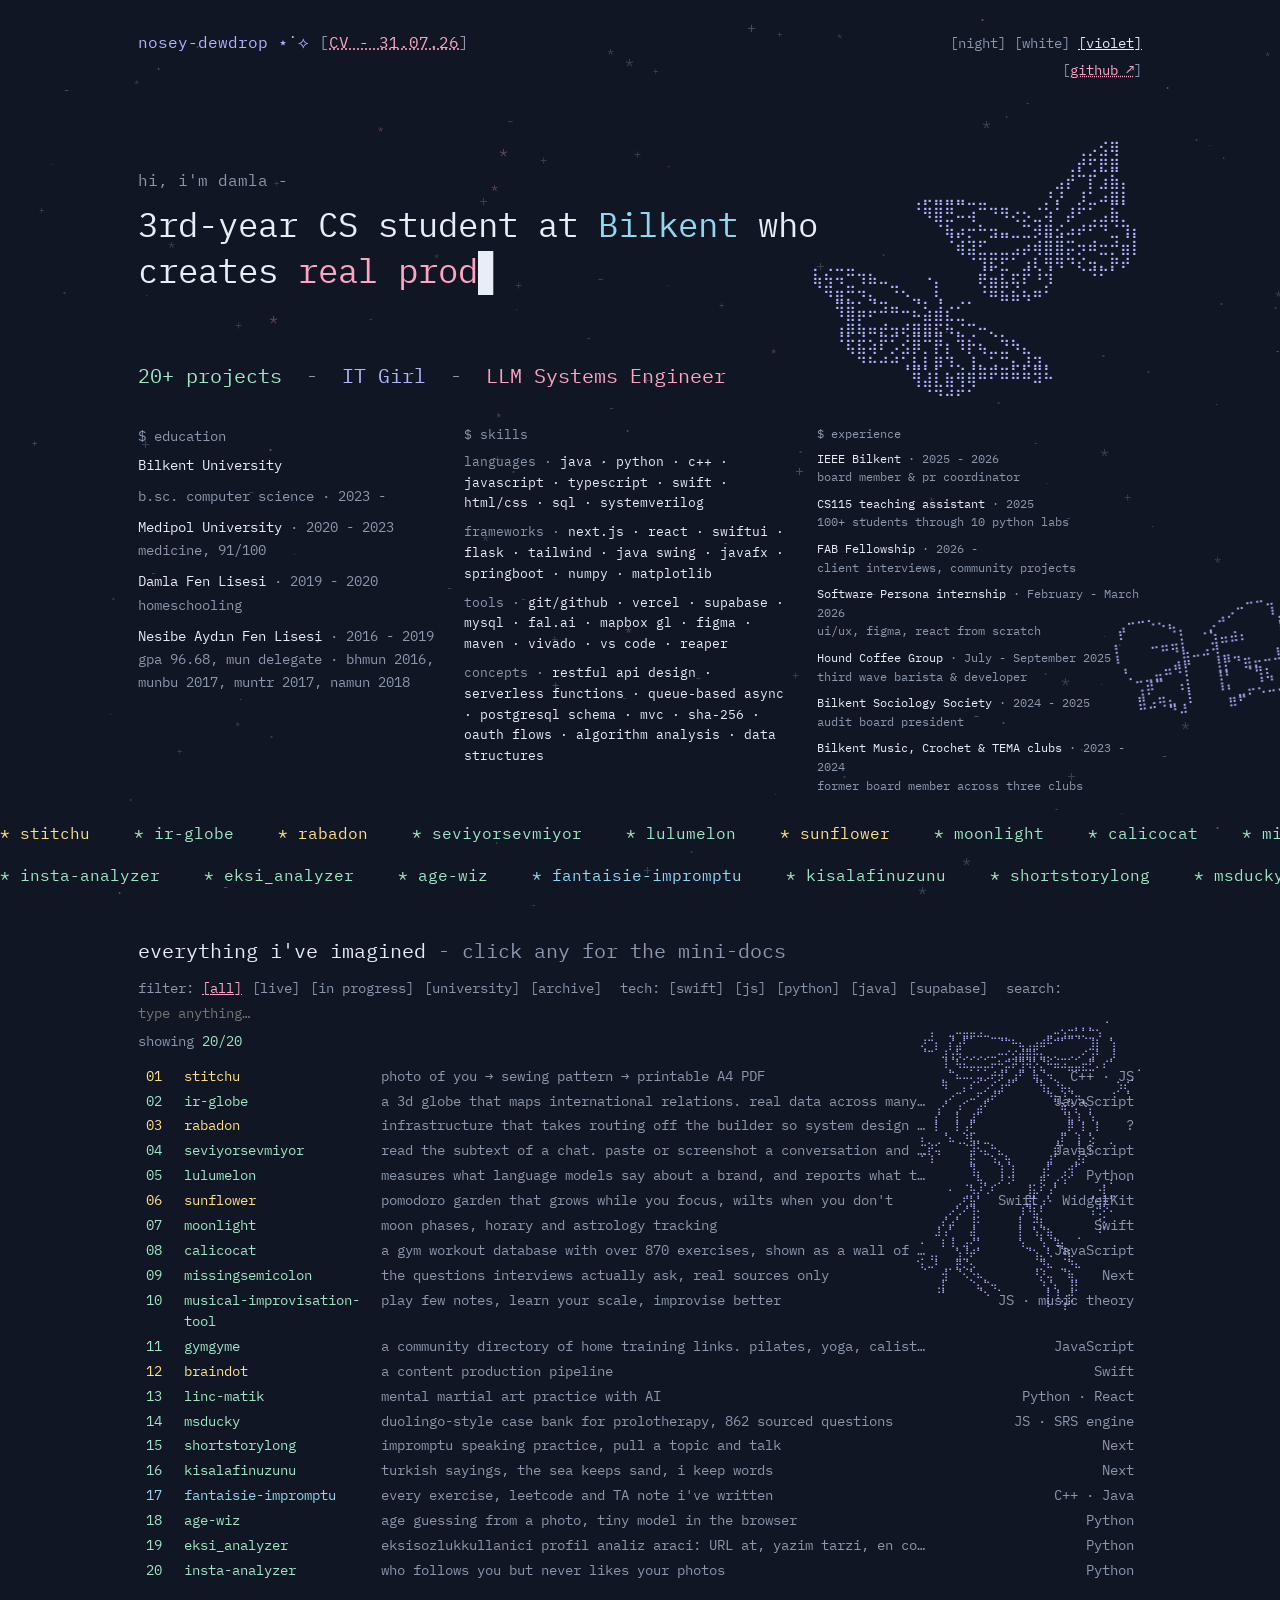
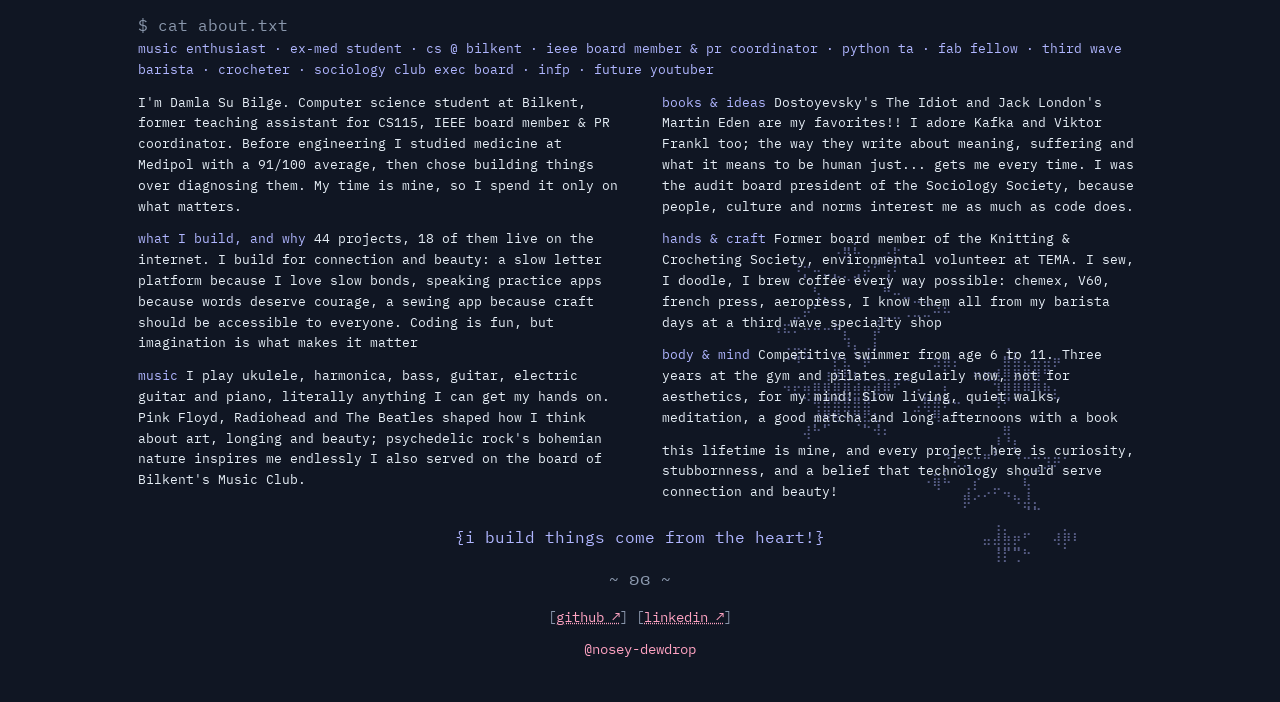
==== commit 8a7ec846: "portfolio sync: repo data refresh" ====
--- a/index.html
+++ b/index.html
@@ -491,7 +491,7 @@
   {sl:"medical-case-generator",e:"🏥",n:"Medical Case Generator",tg:"problem-based learning case generator for med students",d:"A platform that generates medical cases for problem-based learning, born from my medical school years, for schools that don't see a big range of real cases.",t:[],s:"idea",g:null},
   {sl:"dating-app",e:"💘",n:"a dating app",tg:"the idea exists, the name doesn't yet",d:"A dating app idea. It exists in my head, the name is still on its way.",t:[],s:"idea",g:null},
 ];
-const BUILT={"nosey-dewdrop":" ├─ README.md","nosey-dewdrop.github.io":" ├─ damla-log/  (3 files)\n ├─ content/  (2 files)\n ├─ .github/  (1 files)\n │   ├─ workflows/ (1)\n ├─ cv/  (1 files)\n ├─ doodles/  (1 files)\n ├─ scripts/  (1 files)\n ├─ stitchu/  (1 files)\n ├─ sunflower/  (1 files)\n ├─ .gitignore\n ├─ PROJECT.md\n ├─ README.md\n ├─ devlog.md\n ├─ googled9ccb0c2f748b1ad.html\n ├─ index.html\n ├─ linkedin.md\n ├─ robots.txt\n ├─ sitemap.xml\n ├─ vercel.json","vibematch_cs":" ├─ screens/  (21 files)\n ├─ view/  (19 files)\n ├─ server/  (15 files)\n ├─ model_cs/  (14 files)\n ├─ model/  (12 files)\n ├─ data/  (10 files)\n ├─ ui/  (7 files)\n ├─ lib/  (6 files)\n ├─ controller/  (5 files)\n ├─ net/  (4 files)\n ├─ protocol/  (4 files)\n ├─ service/  (4 files)\n ├─ util/  (3 files)\n ├─ app/  (2 files)\n ├─ .gitignore\n ├─ DECISIONS.md\n ├─ DEMO_SENARYO.md\n ├─ README.md\n ├─ SUNUM.md\n ├─ TEAM_UPDATE.md\n ├─ VibeMatch_Sunum.pptx\n ├─ credentials.properties.example\n ├─ reset-demo-user.sh\n ├─ run-server.sh\n ├─ run.sh\n ├─ sunum.html","rabadon":" ├─ docs/  (645 files)\n │   ├─ archive/ (585)\n │   ├─ kanit/ (44)\n │   ├─ cast/ (2)\n ├─ native/  (193 files)\n │   ├─ refenv/ (1)\n ├─ site/  (29 files)\n ├─ scripts/  (14 files)\n │   ├─ arsiv/ (1)\n ├─ core/  (8 files)\n ├─ hooks/  (8 files)\n ├─ npm/  (8 files)\n │   ├─ darwin-arm64/ (2)\n │   ├─ darwin-x64/ (2)\n │   ├─ linux-arm64/ (2)\n ├─ bench/  (4 files)\n ├─ demo/  (4 files)\n │   ├─ fixtures/ (1)\n ├─ redteam/  (4 files)\n ├─ .github/  (3 files)\n │   ├─ workflows/ (3)\n ├─ ui/  (3 files)\n ├─ .rabadon/  (2 files)\n ├─ repair/  (2 files)\n ├─ bin/  (1 files)\n ├─ .gitignore\n ├─ AGENTS-PROTOCOL.md\n ├─ BENCHMARK.md\n ├─ CHANGELOG.md\n ├─ DEVIR-2026-09-06.txt\n ├─ DEVIR-2026-09-07.txt\n ├─ KOSU-RABADON-5.md\n ├─ LICENSE\n ├─ Makefile\n ├─ PROJECT.md\n ├─ README.md\n ├─ REPORTS.md\n ├─ SPEC.md\n ├─ index.html\n ├─ index.mjs\n ├─ package.json","calicocat":" ├─ .gitignore\n ├─ PROJECT.md\n ├─ README.md\n ├─ devlog.md\n ├─ gen-sitemap.py\n ├─ icon-192.png\n ├─ icon-512.png\n ├─ index.html\n ├─ linkedin.md\n ├─ manifest.json\n ├─ moves.js\n ├─ robots.txt\n ├─ script.js\n ├─ sitemap.xml\n ├─ styles.css\n ├─ sw.js","eksi_analyzer":" ├─ docs/  (3 files)\n ├─ .gitignore\n ├─ README.md\n ├─ baslik.py\n ├─ eksi.py\n ├─ fikirler.md","fantaisie-impromptu":" ├─ excercism/  (64 files)\n │   ├─ java/ (41)\n │   ├─ python/ (10)\n │   ├─ javascript/ (1)\n ├─ cpp_lectures/  (61 files)\n │   ├─ weeks/ (25)\n │   ├─ build/ (11)\n │   ├─ week5/ (11)\n ├─ pythun-tutor-labs/  (48 files)\n │   ├─ labs/ (35)\n │   ├─ lab04/ (3)\n │   ├─ tutorial_rojects/ (3)\n ├─ homeworks/  (33 files)\n │   ├─ cs102/ (16)\n │   ├─ cs201/ (16)\n ├─ leetcode/  (18 files)\n ├─ .vscode/  (4 files)\n ├─ portfolio/  (4 files)\n ├─ advent-of-code/  (3 files)\n ├─ data structures/  (1 files)\n ├─ polymorphism/  (1 files)\n ├─ projects_fullstack/  (1 files)\n │   ├─ sql/ (1)\n ├─ projects-fab/  (1 files)\n ├─ sortings/  (1 files)\n ├─ .DS_Store\n ├─ .gitignore\n ├─ LICENSE\n ├─ README.md","insta-analyzer":" ├─ .env.example\n ├─ .gitignore\n ├─ README.md\n ├─ analyze.py","kisalafinuzunu":" ├─ src/  (30 files)\n │   ├─ app/ (13)\n │   ├─ components/ (8)\n │   ├─ lib/ (6)\n ├─ public/  (6 files)\n ├─ .github/  (2 files)\n │   ├─ scripts/ (1)\n │   ├─ workflows/ (1)\n ├─ .gitignore\n ├─ PROJECT.md\n ├─ README.md\n ├─ devlog.md\n ├─ eslint.config.mjs\n ├─ linkedin.md\n ├─ next.config.ts\n ├─ package-lock.json\n ├─ package.json\n ├─ postcss.config.mjs\n ├─ tsconfig.json","missingsemicolon":" ├─ src/  (41 files)\n │   ├─ data/ (20)\n │   ├─ app/ (13)\n │   ├─ components/ (5)\n ├─ .github/  (2 files)\n │   ├─ scripts/ (1)\n │   ├─ workflows/ (1)\n ├─ scripts/  (1 files)\n ├─ .gitignore\n ├─ PROJECT.md\n ├─ README.md\n ├─ devlog.md\n ├─ eslint.config.mjs\n ├─ linkedin.md\n ├─ next.config.ts\n ├─ package-lock.json\n ├─ package.json\n ├─ postcss.config.mjs\n ├─ tsconfig.json","moonlight":" ├─ Moonlight/  (310 files)\n │   ├─ Assets.xcassets/ (272)\n │   ├─ Views/ (13)\n │   ├─ Services/ (11)\n ├─ assets/  (132 files)\n │   ├─ animations/ (64)\n │   ├─ atmospheric/ (19)\n │   ├─ ui/ (14)\n ├─ docs/  (6 files)\n ├─ app/  (4 files)\n ├─ backend/  (4 files)\n ├─ Moonlight.xcodeproj/  (4 files)\n │   ├─ project.xcworkspace/ (2)\n │   ├─ xcuserdata/ (1)\n ├─ .vscode/  (3 files)\n ├─ MoonlightWidget/  (2 files)\n ├─ .gitignore\n ├─ GUIDE.md\n ├─ LICENSE\n ├─ PROJECT.md\n ├─ README.md\n ├─ damla_reference_assets.zip\n ├─ damla_tasks_moonlight.md\n ├─ devlog.md\n ├─ eslint.config.mjs\n ├─ ideas.md\n ├─ jsconfig.json\n ├─ linkedin.md\n ├─ next.config.mjs\n ├─ package-lock.json\n ├─ package.json\n ├─ postcss.config.mjs\n ├─ privacy-policy.md\n ├─ project.yml\n ├─ roadmap.md\n ├─ tasks.md\n ├─ terms.md","musical-improvisation-tool":" ├─ blog/  (12 files)\n ├─ extended-files-philosopy/  (2 files)\n ├─ .gitignore\n ├─ LICENSE\n ├─ PossibleFeatures.md\n ├─ README.md\n ├─ bg.jpg\n ├─ bg.png\n ├─ gen-sitemap.py\n ├─ icon-192.png\n ├─ icon-512.png\n ├─ index.html\n ├─ manifest.json\n ├─ og.jpg\n ├─ robots.txt\n ├─ script.js\n ├─ sitemap.xml\n ├─ styles.css\n ├─ sw.js","shortstorylong":" ├─ src/  (31 files)\n │   ├─ app/ (14)\n │   ├─ components/ (9)\n │   ├─ lib/ (5)\n ├─ .github/  (2 files)\n │   ├─ scripts/ (1)\n │   ├─ workflows/ (1)\n ├─ public/  (1 files)\n ├─ supabase/  (1 files)\n ├─ .gitignore\n ├─ PROJECT.md\n ├─ README.md\n ├─ devlog.md\n ├─ eslint.config.mjs\n ├─ linkedin.md\n ├─ next.config.ts\n ├─ package-lock.json\n ├─ package.json\n ├─ postcss.config.mjs\n ├─ tsconfig.json","sunflower":" ├─ Sunflower/  (56 files)\n │   ├─ Assets.xcassets/ (31)\n │   ├─ Views/ (7)\n │   ├─ Extensions/ (6)\n ├─ landing/  (18 files)\n │   ├─ assets/ (13)\n │   ├─ shots/ (4)\n ├─ docs/  (4 files)\n ├─ SunflowerWidget/  (4 files)\n ├─ Sunflower.xcodeproj/  (1 files)\n ├─ .gitignore\n ├─ PROJECT.md\n ├─ README.md\n ├─ Sunflower.storekit\n ├─ devlog.md\n ├─ linkedin.md\n ├─ project.yml","dewbrain":" ├─ dewbrain/  (20 files)\n ├─ research/  (3 files)\n ├─ .gitignore\n ├─ DECISIONS.md\n ├─ ROADMAP.md\n ├─ THESIS.md","linc-matik":" ├─ frontend/  (20 files)\n │   ├─ src/ (7)\n │   ├─ public/ (6)\n │   ├─ api/ (2)\n ├─ .env.example\n ├─ .gitignore\n ├─ BRIEFING.md\n ├─ Procfile\n ├─ README.md\n ├─ app.py\n ├─ nixpacks.toml\n ├─ requirements.txt\n ├─ runtime.txt\n ├─ yorumlar.json","stitchu-showcase":" ├─ .gitattributes\n ├─ .gitignore\n ├─ README.md\n ├─ stitchu-whitepaper.pdf","sightstone":" ├─ jobs/  (1 files)\n ├─ 404.html\n ├─ accept.html\n ├─ confirm.html\n ├─ cv.html\n ├─ index.html\n ├─ unsubscribe.html","braindot":" ├─ .gitignore\n ├─ PROJECT.md\n ├─ index.html\n ├─ patch-notes.html","gymgyme":" ├─ mockups/  (43 files)\n │   ├─ archive/ (24)\n │   ├─ assets/ (6)\n ├─ engine/  (23 files)\n │   ├─ tools/ (4)\n ├─ benchmarks/  (15 files)\n ├─ js/  (14 files)\n ├─ vendor/  (10 files)\n │   ├─ mediapipe/ (5)\n │   ├─ models/ (4)\n │   ├─ supabase/ (1)\n ├─ data/  (5 files)\n ├─ icons/  (4 files)\n ├─ .operator/  (3 files)\n ├─ img/  (3 files)\n ├─ tests/  (3 files)\n │   ├─ regression/ (3)\n ├─ tools/  (3 files)\n ├─ partials/  (2 files)\n ├─ scripts/  (2 files)\n ├─ css/  (1 files)\n ├─ docs/  (1 files)\n ├─ supabase/  (1 files)\n ├─ .gitattributes\n ├─ .gitignore\n ├─ BUILD-LOG.md\n ├─ DECISIONS.md\n ├─ HANDOFF.md\n ├─ PROJECT.md\n ├─ PROTOKOL.md\n ├─ README.md\n ├─ REWORK-PLAN.md\n ├─ REWORK.md\n ├─ STATUS.md\n ├─ STRATEJI.md\n ├─ YOL-HARITASI.md\n ├─ account.html\n ├─ blog.html\n ├─ coach.html\n ├─ devlog.md\n ├─ directory.html\n ├─ gen-sitemap.py\n ├─ gizlilik-tr.html\n ├─ gizlilik.html\n ├─ index.html\n ├─ linkedin.md\n ├─ manifest.webmanifest\n ├─ moves.html\n ├─ my-moves.html\n ├─ my-program.html\n ├─ package.json\n ├─ patch-notes.html\n ├─ reset-password.html\n ├─ robots.txt\n ├─ script.js\n ├─ seed.js\n ├─ signin.html\n ├─ signup.html\n ├─ sitemap.xml\n ├─ suggest.html\n ├─ suggest.js\n ├─ sw.js\n ├─ terms.html\n ├─ vercel.json","inkbee":" ├─ web/  (47 files)\n │   ├─ js/ (17)\n │   ├─ css/ (4)\n │   ├─ data/ (4)\n ├─ data/  (28 files)\n │   ├─ kitaplar/ (25)\n │   ├─ kazanimlar/ (3)\n ├─ scripts/  (7 files)\n ├─ supabase/  (4 files)\n │   ├─ migrations/ (3)\n │   ├─ cati/ (1)\n ├─ .github/  (1 files)\n │   ├─ workflows/ (1)\n ├─ .gitignore\n ├─ DECISIONS.md\n ├─ PROJECT.md\n ├─ README.md\n ├─ REQUIREMENTS.md\n ├─ devlog.md\n ├─ index.html\n ├─ linkedin.md","ir-globe":" ├─ ulke/  (199 files)\n │   ├─ afghanistan/ (1)\n │   ├─ albania/ (1)\n │   ├─ algeria/ (1)\n ├─ iliski/  (89 files)\n │   ├─ algeria-spain/ (1)\n │   ├─ australia-canada/ (1)\n │   ├─ australia-germany/ (1)\n ├─ data/  (50 files)\n │   ├─ news/ (17)\n │   ├─ events/ (15)\n │   ├─ layers/ (14)\n ├─ scripts/  (29 files)\n │   ├─ lib/ (8)\n │   ├─ sources/ (5)\n │   ├─ ml/ (2)\n ├─ js/  (14 files)\n ├─ konu/  (14 files)\n │   ├─ borc/ (1)\n │   ├─ diplomasi/ (1)\n │   ├─ enerji/ (1)\n ├─ admin/  (6 files)\n ├─ .github/  (4 files)\n │   ├─ workflows/ (4)\n ├─ css/  (2 files)\n ├─ .claude/  (1 files)\n ├─ docs/  (1 files)\n ├─ .gitattributes\n ├─ .gitignore\n ├─ .nojekyll\n ├─ 404.html\n ├─ HANDOFF.md\n ├─ KAYNAKLAR.md\n ├─ PROJECT.md\n ├─ README.md\n ├─ akis.html\n ├─ app.html\n ├─ benim.html\n ├─ bulten.html\n ├─ devlog.md\n ├─ gen-sitemap.py\n ├─ gizlilik.html\n ├─ iliski.html\n ├─ index.html\n ├─ kosullar.html\n ├─ kure.html\n ├─ linkedin.md\n ├─ metodoloji.html\n ├─ package-lock.json\n ├─ package.json\n ├─ reels-script.md\n ├─ robots.txt\n ├─ sitemap.xml\n ├─ surum.html\n ├─ uye.html\n ├─ veri.html","lingolingo":" ├─ Lingolingo/  (57 files)\n │   ├─ Assets.xcassets/ (27)\n │   ├─ Views/ (10)\n │   ├─ Models/ (4)\n ├─ mock/  (29 files)\n │   ├─ assets/ (28)\n ├─ docs/  (22 files)\n │   ├─ assets/ (17)\n ├─ Lingolingo.xcodeproj/  (3 files)\n │   ├─ project.xcworkspace/ (1)\n │   ├─ xcshareddata/ (1)\n ├─ .gitignore\n ├─ APP_STORE_SUBMISSION.md\n ├─ PROJECT.md\n ├─ README.md\n ├─ devlog.md\n ├─ juror_2026-07-07.md\n ├─ linkedin.md\n ├─ project.yml","seviyorsevmiyor":" ├─ web/  (39 files)\n │   ├─ js/ (22)\n │   ├─ css/ (4)\n │   ├─ data/ (1)\n ├─ train/  (28 files)\n ├─ backend/  (4 files)\n │   ├─ tests/ (1)\n ├─ .rabadon/  (2 files)\n ├─ .github/  (1 files)\n │   ├─ workflows/ (1)\n ├─ GIRDI/  (1 files)\n │   ├─ tarayici/ (1)\n ├─ .gitignore\n ├─ KOSU-v1.md\n ├─ README.md\n ├─ devlog.md\n ├─ linkedin.md","smolder":" ├─ .rabadon/  (1 files)\n ├─ .gitignore\n ├─ README.md","sunny":" ├─ sunny/  (44 files)\n │   ├─ sunny/ (37)\n │   ├─ sunny.xcodeproj/ (4)\n │   ├─ sunnyUITests/ (2)\n ├─ docs/  (10 files)\n │   ├─ images/ (9)\n ├─ .DS_Store\n ├─ .gitignore\n ├─ README.md","youdecide":" ├─ README.md\n ├─ index.html\n ├─ script.js\n ├─ styles.css","grounded-content-workflow":" ├─ src/  (24 files)\n │   ├─ lib/ (13)\n │   ├─ app/ (8)\n │   ├─ inngest/ (3)\n ├─ data/  (6 files)\n ├─ tests/  (6 files)\n ├─ outputs/  (5 files)\n ├─ public/  (5 files)\n ├─ scripts/  (4 files)\n ├─ .env.example\n ├─ .gitignore\n ├─ NOTES.md\n ├─ README.md\n ├─ eslint.config.mjs\n ├─ next.config.ts\n ├─ package-lock.json\n ├─ package.json\n ├─ postcss.config.mjs\n ├─ tsconfig.json","lulumelon":" ├─ lulumelon/  (82 files)\n │   ├─ tests/ (46)\n │   ├─ collect/ (12)\n │   ├─ mirror/ (12)\n ├─ src/  (34 files)\n │   ├─ app/ (24)\n │   ├─ lib/ (8)\n │   ├─ fonts/ (2)\n ├─ data/  (5 files)\n │   ├─ published/ (4)\n │   ├─ subjects/ (1)\n ├─ tests/  (5 files)\n ├─ .github/  (1 files)\n │   ├─ workflows/ (1)\n ├─ docs/  (1 files)\n ├─ scripts/  (1 files)\n ├─ .env.example\n ├─ .gitignore\n ├─ CHANGELOG.md\n ├─ LICENSE\n ├─ README.md\n ├─ conftest.py\n ├─ eslint.config.mjs\n ├─ next.config.ts\n ├─ package-lock.json\n ├─ package.json\n ├─ postcss.config.mjs\n ├─ pyproject.toml\n ├─ tsconfig.json","stitchu":" ├─ engine/  (504 files)\n │   ├─ tests/ (169)\n │   ├─ tools/ (133)\n │   ├─ src/ (116)\n ├─ web/  (127 files)\n │   ├─ js/ (31)\n │   ├─ assets/ (22)\n │   ├─ data/ (22)\n ├─ KOSU/  (101 files)\n │   ├─ ciktilar/ (91)\n ├─ App/  (54 files)\n │   ├─ Stitchu/ (51)\n │   ├─ Stitchu.xcodeproj/ (2)\n ├─ vision/  (47 files)\n │   ├─ eval/ (33)\n │   ├─ corpus/ (2)\n ├─ contract/  (33 files)\n │   ├─ layers/ (4)\n ├─ knowledge/  (21 files)\n ├─ scripts/  (13 files)\n │   ├─ hooks/ (1)\n ├─ backend/  (12 files)\n │   ├─ engine/ (2)\n ├─ docs/  (10 files)\n │   ├─ edit/ (4)\n │   ├─ reference/ (1)\n ├─ assets-src/  (7 files)\n ├─ dataset/  (6 files)\n │   ├─ eval/ (3)\n │   ├─ taste-pool/ (2)\n ├─ engine-check/  (4 files)\n │   ├─ harness/ (4)\n ├─ recipes/  (3 files)\n ├─ vision-student/  (3 files)\n ├─ core/  (2 files)\n │   ├─ include/ (2)\n ├─ .github/  (1 files)\n │   ├─ workflows/ (1)\n ├─ .rabadon/  (1 files)\n ├─ .vardiya/  (1 files)\n ├─ GECE7/  (1 files)\n ├─ .gitattributes\n ├─ .gitignore\n ├─ ANAYASA.md\n ├─ DERSLER.md\n ├─ DEVIR-PROMPT.md\n ├─ DEVIR.md\n ├─ ENV.md\n ├─ HEDEF.md\n ├─ KOSU-v8.md\n ├─ README.md\n ├─ RULES.md\n ├─ conftest.py","vibecodedslopware":" ├─ tema/  (21 files)\n │   ├─ og/ (8)\n ├─ soru/  (16 files)\n │   ├─ can-you-break-your-own-rule/ (1)\n │   ├─ can-your-own-phone-open-it/ (1)\n │   ├─ how-does-the-browser-learn-about-the-second-file/ (1)\n ├─ .rabadon/  (14 files)\n │   ├─ sessions/ (12)\n ├─ tr/  (13 files)\n │   ├─ slopware/ (3)\n │   ├─ kitap/ (2)\n │   ├─ kontrol/ (2)\n ├─ yazilar/  (8 files)\n │   ├─ en/ (6)\n │   ├─ tr/ (2)\n ├─ slopware/  (7 files)\n │   ├─ dev-ve-build/ (1)\n │   ├─ ekranindaki-sey/ (1)\n │   ├─ localhost/ (1)\n ├─ kontrol/  (6 files)\n │   ├─ dev-ve-build/ (1)\n │   ├─ ekranindaki-sey/ (1)\n │   ├─ localhost/ (1)\n ├─ _arsiv/  (4 files)\n ├─ _kurulum/  (2 files)\n ├─ kitap/  (2 files)\n ├─ .claude/  (1 files)\n ├─ .github/  (1 files)\n │   ├─ workflows/ (1)\n ├─ ara/  (1 files)\n ├─ forum/  (1 files)\n ├─ .gitignore\n ├─ 404.html\n ├─ DEVIR.md\n ├─ TALIMAT.md\n ├─ arama-en.json\n ├─ arama-tr.json\n ├─ bak.sh\n ├─ cdp.js\n ├─ css-harita.py\n ├─ gorunum-fark.py\n ├─ gorunum.js\n ├─ index.html\n ├─ kontrol.py\n ├─ kur.py\n ├─ mobil.js\n ├─ mufredat.json\n ├─ olc-gorunum.sh\n ├─ olcum.js\n ├─ robots.txt\n ├─ rss.xml\n ├─ sitemap.xml","dewsletter":" ├─ docs/  (1243 files)\n │   ├─ jobs/ (1228)\n │   ├─ u/ (2)\n │   ├─ vendor/ (2)\n ├─ engine/  (41 files)\n │   ├─ tests/ (23)\n │   ├─ data/ (6)\n │   ├─ fetch/ (5)\n ├─ site-mock/  (3 files)\n ├─ .github/  (2 files)\n │   ├─ workflows/ (2)\n ├─ .claude/  (1 files)\n ├─ .rabadon/  (1 files)\n ├─ GIRDI/  (1 files)\n │   ├─ teslimat/ (1)\n ├─ tools/  (1 files)\n ├─ .gitignore\n ├─ KOSU-v4.md\n ├─ README.md\n ├─ STACK.md\n ├─ firsatlar.md\n ├─ profile.json\n ├─ writing-style.json"};
+const BUILT={"nosey-dewdrop":" ├─ README.md","nosey-dewdrop.github.io":" ├─ damla-log/  (3 files)\n ├─ content/  (2 files)\n ├─ .github/  (1 files)\n │   ├─ workflows/ (1)\n ├─ cv/  (1 files)\n ├─ doodles/  (1 files)\n ├─ scripts/  (1 files)\n ├─ stitchu/  (1 files)\n ├─ sunflower/  (1 files)\n ├─ .gitignore\n ├─ PROJECT.md\n ├─ README.md\n ├─ devlog.md\n ├─ googled9ccb0c2f748b1ad.html\n ├─ index.html\n ├─ linkedin.md\n ├─ robots.txt\n ├─ sitemap.xml\n ├─ vercel.json","vibematch_cs":" ├─ screens/  (21 files)\n ├─ view/  (19 files)\n ├─ server/  (15 files)\n ├─ model_cs/  (14 files)\n ├─ model/  (12 files)\n ├─ data/  (10 files)\n ├─ ui/  (7 files)\n ├─ lib/  (6 files)\n ├─ controller/  (5 files)\n ├─ net/  (4 files)\n ├─ protocol/  (4 files)\n ├─ service/  (4 files)\n ├─ util/  (3 files)\n ├─ app/  (2 files)\n ├─ .gitignore\n ├─ DECISIONS.md\n ├─ DEMO_SENARYO.md\n ├─ README.md\n ├─ SUNUM.md\n ├─ TEAM_UPDATE.md\n ├─ VibeMatch_Sunum.pptx\n ├─ credentials.properties.example\n ├─ reset-demo-user.sh\n ├─ run-server.sh\n ├─ run.sh\n ├─ sunum.html","rabadon":" ├─ docs/  (646 files)\n │   ├─ archive/ (586)\n │   ├─ kanit/ (44)\n │   ├─ cast/ (2)\n ├─ native/  (193 files)\n │   ├─ refenv/ (1)\n ├─ site/  (29 files)\n ├─ scripts/  (14 files)\n │   ├─ arsiv/ (1)\n ├─ core/  (8 files)\n ├─ hooks/  (8 files)\n ├─ npm/  (8 files)\n │   ├─ darwin-arm64/ (2)\n │   ├─ darwin-x64/ (2)\n │   ├─ linux-arm64/ (2)\n ├─ bench/  (4 files)\n ├─ demo/  (4 files)\n │   ├─ fixtures/ (1)\n ├─ redteam/  (4 files)\n ├─ .github/  (3 files)\n │   ├─ workflows/ (3)\n ├─ ui/  (3 files)\n ├─ .rabadon/  (2 files)\n ├─ repair/  (2 files)\n ├─ bin/  (1 files)\n ├─ .gitignore\n ├─ AGENTS-PROTOCOL.md\n ├─ BENCHMARK.md\n ├─ CHANGELOG.md\n ├─ DEVIR-2026-09-07.txt\n ├─ DEVIR-2026-09-08.txt\n ├─ KOSU-RABADON-5.md\n ├─ LICENSE\n ├─ Makefile\n ├─ PROJECT.md\n ├─ README.md\n ├─ REPORTS.md\n ├─ SPEC.md\n ├─ index.html\n ├─ index.mjs\n ├─ package.json","calicocat":" ├─ .gitignore\n ├─ PROJECT.md\n ├─ README.md\n ├─ devlog.md\n ├─ gen-sitemap.py\n ├─ icon-192.png\n ├─ icon-512.png\n ├─ index.html\n ├─ linkedin.md\n ├─ manifest.json\n ├─ moves.js\n ├─ robots.txt\n ├─ script.js\n ├─ sitemap.xml\n ├─ styles.css\n ├─ sw.js","eksi_analyzer":" ├─ docs/  (3 files)\n ├─ .gitignore\n ├─ README.md\n ├─ baslik.py\n ├─ eksi.py\n ├─ fikirler.md","fantaisie-impromptu":" ├─ excercism/  (64 files)\n │   ├─ java/ (41)\n │   ├─ python/ (10)\n │   ├─ javascript/ (1)\n ├─ cpp_lectures/  (61 files)\n │   ├─ weeks/ (25)\n │   ├─ build/ (11)\n │   ├─ week5/ (11)\n ├─ pythun-tutor-labs/  (48 files)\n │   ├─ labs/ (35)\n │   ├─ lab04/ (3)\n │   ├─ tutorial_rojects/ (3)\n ├─ homeworks/  (33 files)\n │   ├─ cs102/ (16)\n │   ├─ cs201/ (16)\n ├─ leetcode/  (18 files)\n ├─ .vscode/  (4 files)\n ├─ portfolio/  (4 files)\n ├─ advent-of-code/  (3 files)\n ├─ data structures/  (1 files)\n ├─ polymorphism/  (1 files)\n ├─ projects_fullstack/  (1 files)\n │   ├─ sql/ (1)\n ├─ projects-fab/  (1 files)\n ├─ sortings/  (1 files)\n ├─ .DS_Store\n ├─ .gitignore\n ├─ LICENSE\n ├─ README.md","insta-analyzer":" ├─ .env.example\n ├─ .gitignore\n ├─ README.md\n ├─ analyze.py","kisalafinuzunu":" ├─ src/  (30 files)\n │   ├─ app/ (13)\n │   ├─ components/ (8)\n │   ├─ lib/ (6)\n ├─ public/  (6 files)\n ├─ .github/  (2 files)\n │   ├─ scripts/ (1)\n │   ├─ workflows/ (1)\n ├─ .gitignore\n ├─ PROJECT.md\n ├─ README.md\n ├─ devlog.md\n ├─ eslint.config.mjs\n ├─ linkedin.md\n ├─ next.config.ts\n ├─ package-lock.json\n ├─ package.json\n ├─ postcss.config.mjs\n ├─ tsconfig.json","missingsemicolon":" ├─ src/  (41 files)\n │   ├─ data/ (20)\n │   ├─ app/ (13)\n │   ├─ components/ (5)\n ├─ .github/  (2 files)\n │   ├─ scripts/ (1)\n │   ├─ workflows/ (1)\n ├─ scripts/  (1 files)\n ├─ .gitignore\n ├─ PROJECT.md\n ├─ README.md\n ├─ devlog.md\n ├─ eslint.config.mjs\n ├─ linkedin.md\n ├─ next.config.ts\n ├─ package-lock.json\n ├─ package.json\n ├─ postcss.config.mjs\n ├─ tsconfig.json","moonlight":" ├─ Moonlight/  (310 files)\n │   ├─ Assets.xcassets/ (272)\n │   ├─ Views/ (13)\n │   ├─ Services/ (11)\n ├─ assets/  (132 files)\n │   ├─ animations/ (64)\n │   ├─ atmospheric/ (19)\n │   ├─ ui/ (14)\n ├─ docs/  (6 files)\n ├─ app/  (4 files)\n ├─ backend/  (4 files)\n ├─ Moonlight.xcodeproj/  (4 files)\n │   ├─ project.xcworkspace/ (2)\n │   ├─ xcuserdata/ (1)\n ├─ .vscode/  (3 files)\n ├─ MoonlightWidget/  (2 files)\n ├─ .gitignore\n ├─ GUIDE.md\n ├─ LICENSE\n ├─ PROJECT.md\n ├─ README.md\n ├─ damla_reference_assets.zip\n ├─ damla_tasks_moonlight.md\n ├─ devlog.md\n ├─ eslint.config.mjs\n ├─ ideas.md\n ├─ jsconfig.json\n ├─ linkedin.md\n ├─ next.config.mjs\n ├─ package-lock.json\n ├─ package.json\n ├─ postcss.config.mjs\n ├─ privacy-policy.md\n ├─ project.yml\n ├─ roadmap.md\n ├─ tasks.md\n ├─ terms.md","musical-improvisation-tool":" ├─ blog/  (12 files)\n ├─ extended-files-philosopy/  (2 files)\n ├─ .gitignore\n ├─ LICENSE\n ├─ PossibleFeatures.md\n ├─ README.md\n ├─ bg.jpg\n ├─ bg.png\n ├─ gen-sitemap.py\n ├─ icon-192.png\n ├─ icon-512.png\n ├─ index.html\n ├─ manifest.json\n ├─ og.jpg\n ├─ robots.txt\n ├─ script.js\n ├─ sitemap.xml\n ├─ styles.css\n ├─ sw.js","shortstorylong":" ├─ src/  (31 files)\n │   ├─ app/ (14)\n │   ├─ components/ (9)\n │   ├─ lib/ (5)\n ├─ .github/  (2 files)\n │   ├─ scripts/ (1)\n │   ├─ workflows/ (1)\n ├─ public/  (1 files)\n ├─ supabase/  (1 files)\n ├─ .gitignore\n ├─ PROJECT.md\n ├─ README.md\n ├─ devlog.md\n ├─ eslint.config.mjs\n ├─ linkedin.md\n ├─ next.config.ts\n ├─ package-lock.json\n ├─ package.json\n ├─ postcss.config.mjs\n ├─ tsconfig.json","sunflower":" ├─ Sunflower/  (56 files)\n │   ├─ Assets.xcassets/ (31)\n │   ├─ Views/ (7)\n │   ├─ Extensions/ (6)\n ├─ landing/  (18 files)\n │   ├─ assets/ (13)\n │   ├─ shots/ (4)\n ├─ docs/  (4 files)\n ├─ SunflowerWidget/  (4 files)\n ├─ Sunflower.xcodeproj/  (1 files)\n ├─ .gitignore\n ├─ PROJECT.md\n ├─ README.md\n ├─ Sunflower.storekit\n ├─ devlog.md\n ├─ linkedin.md\n ├─ project.yml","dewbrain":" ├─ dewbrain/  (20 files)\n ├─ research/  (3 files)\n ├─ .gitignore\n ├─ DECISIONS.md\n ├─ ROADMAP.md\n ├─ THESIS.md","linc-matik":" ├─ frontend/  (20 files)\n │   ├─ src/ (7)\n │   ├─ public/ (6)\n │   ├─ api/ (2)\n ├─ .env.example\n ├─ .gitignore\n ├─ BRIEFING.md\n ├─ Procfile\n ├─ README.md\n ├─ app.py\n ├─ nixpacks.toml\n ├─ requirements.txt\n ├─ runtime.txt\n ├─ yorumlar.json","stitchu-showcase":" ├─ .gitattributes\n ├─ .gitignore\n ├─ README.md\n ├─ stitchu-whitepaper.pdf","sightstone":" ├─ jobs/  (1 files)\n ├─ 404.html\n ├─ accept.html\n ├─ confirm.html\n ├─ cv.html\n ├─ index.html\n ├─ unsubscribe.html","braindot":" ├─ .gitignore\n ├─ PROJECT.md\n ├─ index.html\n ├─ patch-notes.html","gymgyme":" ├─ mockups/  (43 files)\n │   ├─ archive/ (24)\n │   ├─ assets/ (6)\n ├─ engine/  (23 files)\n │   ├─ tools/ (4)\n ├─ benchmarks/  (15 files)\n ├─ js/  (14 files)\n ├─ vendor/  (10 files)\n │   ├─ mediapipe/ (5)\n │   ├─ models/ (4)\n │   ├─ supabase/ (1)\n ├─ data/  (5 files)\n ├─ icons/  (4 files)\n ├─ .operator/  (3 files)\n ├─ img/  (3 files)\n ├─ tests/  (3 files)\n │   ├─ regression/ (3)\n ├─ tools/  (3 files)\n ├─ partials/  (2 files)\n ├─ scripts/  (2 files)\n ├─ css/  (1 files)\n ├─ docs/  (1 files)\n ├─ supabase/  (1 files)\n ├─ .gitattributes\n ├─ .gitignore\n ├─ BUILD-LOG.md\n ├─ DECISIONS.md\n ├─ HANDOFF.md\n ├─ PROJECT.md\n ├─ PROTOKOL.md\n ├─ README.md\n ├─ REWORK-PLAN.md\n ├─ REWORK.md\n ├─ STATUS.md\n ├─ STRATEJI.md\n ├─ YOL-HARITASI.md\n ├─ account.html\n ├─ blog.html\n ├─ coach.html\n ├─ devlog.md\n ├─ directory.html\n ├─ gen-sitemap.py\n ├─ gizlilik-tr.html\n ├─ gizlilik.html\n ├─ index.html\n ├─ linkedin.md\n ├─ manifest.webmanifest\n ├─ moves.html\n ├─ my-moves.html\n ├─ my-program.html\n ├─ package.json\n ├─ patch-notes.html\n ├─ reset-password.html\n ├─ robots.txt\n ├─ script.js\n ├─ seed.js\n ├─ signin.html\n ├─ signup.html\n ├─ sitemap.xml\n ├─ suggest.html\n ├─ suggest.js\n ├─ sw.js\n ├─ terms.html\n ├─ vercel.json","inkbee":" ├─ web/  (47 files)\n │   ├─ js/ (17)\n │   ├─ css/ (4)\n │   ├─ data/ (4)\n ├─ data/  (28 files)\n │   ├─ kitaplar/ (25)\n │   ├─ kazanimlar/ (3)\n ├─ scripts/  (7 files)\n ├─ supabase/  (4 files)\n │   ├─ migrations/ (3)\n │   ├─ cati/ (1)\n ├─ .github/  (1 files)\n │   ├─ workflows/ (1)\n ├─ .gitignore\n ├─ DECISIONS.md\n ├─ PROJECT.md\n ├─ README.md\n ├─ REQUIREMENTS.md\n ├─ devlog.md\n ├─ index.html\n ├─ linkedin.md","ir-globe":" ├─ ulke/  (199 files)\n │   ├─ afghanistan/ (1)\n │   ├─ albania/ (1)\n │   ├─ algeria/ (1)\n ├─ iliski/  (94 files)\n │   ├─ algeria-spain/ (1)\n │   ├─ australia-canada/ (1)\n │   ├─ australia-germany/ (1)\n ├─ data/  (50 files)\n │   ├─ news/ (17)\n │   ├─ events/ (15)\n │   ├─ layers/ (14)\n ├─ scripts/  (29 files)\n │   ├─ lib/ (8)\n │   ├─ sources/ (5)\n │   ├─ ml/ (2)\n ├─ js/  (14 files)\n ├─ konu/  (14 files)\n │   ├─ borc/ (1)\n │   ├─ diplomasi/ (1)\n │   ├─ enerji/ (1)\n ├─ admin/  (6 files)\n ├─ .github/  (4 files)\n │   ├─ workflows/ (4)\n ├─ css/  (2 files)\n ├─ .claude/  (1 files)\n ├─ docs/  (1 files)\n ├─ .gitattributes\n ├─ .gitignore\n ├─ .nojekyll\n ├─ 404.html\n ├─ HANDOFF.md\n ├─ KAYNAKLAR.md\n ├─ PROJECT.md\n ├─ README.md\n ├─ akis.html\n ├─ app.html\n ├─ benim.html\n ├─ bulten.html\n ├─ devlog.md\n ├─ gen-sitemap.py\n ├─ gizlilik.html\n ├─ iliski.html\n ├─ index.html\n ├─ kosullar.html\n ├─ kure.html\n ├─ linkedin.md\n ├─ metodoloji.html\n ├─ package-lock.json\n ├─ package.json\n ├─ reels-script.md\n ├─ robots.txt\n ├─ sitemap.xml\n ├─ surum.html\n ├─ uye.html\n ├─ veri.html","lingolingo":" ├─ Lingolingo/  (57 files)\n │   ├─ Assets.xcassets/ (27)\n │   ├─ Views/ (10)\n │   ├─ Models/ (4)\n ├─ mock/  (29 files)\n │   ├─ assets/ (28)\n ├─ docs/  (22 files)\n │   ├─ assets/ (17)\n ├─ Lingolingo.xcodeproj/  (3 files)\n │   ├─ project.xcworkspace/ (1)\n │   ├─ xcshareddata/ (1)\n ├─ .gitignore\n ├─ APP_STORE_SUBMISSION.md\n ├─ PROJECT.md\n ├─ README.md\n ├─ devlog.md\n ├─ juror_2026-07-07.md\n ├─ linkedin.md\n ├─ project.yml","seviyorsevmiyor":" ├─ web/  (39 files)\n │   ├─ js/ (22)\n │   ├─ css/ (4)\n │   ├─ data/ (1)\n ├─ train/  (28 files)\n ├─ backend/  (4 files)\n │   ├─ tests/ (1)\n ├─ .rabadon/  (2 files)\n ├─ .github/  (1 files)\n │   ├─ workflows/ (1)\n ├─ GIRDI/  (1 files)\n │   ├─ tarayici/ (1)\n ├─ .gitignore\n ├─ KOSU-v1.md\n ├─ README.md\n ├─ devlog.md\n ├─ linkedin.md","smolder":" ├─ .rabadon/  (1 files)\n ├─ .gitignore\n ├─ README.md","sunny":" ├─ sunny/  (44 files)\n │   ├─ sunny/ (37)\n │   ├─ sunny.xcodeproj/ (4)\n │   ├─ sunnyUITests/ (2)\n ├─ docs/  (10 files)\n │   ├─ images/ (9)\n ├─ .DS_Store\n ├─ .gitignore\n ├─ README.md","youdecide":" ├─ README.md\n ├─ index.html\n ├─ script.js\n ├─ styles.css","grounded-content-workflow":" ├─ src/  (24 files)\n │   ├─ lib/ (13)\n │   ├─ app/ (8)\n │   ├─ inngest/ (3)\n ├─ data/  (6 files)\n ├─ tests/  (6 files)\n ├─ outputs/  (5 files)\n ├─ public/  (5 files)\n ├─ scripts/  (4 files)\n ├─ .env.example\n ├─ .gitignore\n ├─ NOTES.md\n ├─ README.md\n ├─ eslint.config.mjs\n ├─ next.config.ts\n ├─ package-lock.json\n ├─ package.json\n ├─ postcss.config.mjs\n ├─ tsconfig.json","lulumelon":" ├─ lulumelon/  (82 files)\n │   ├─ tests/ (46)\n │   ├─ collect/ (12)\n │   ├─ mirror/ (12)\n ├─ src/  (34 files)\n │   ├─ app/ (24)\n │   ├─ lib/ (8)\n │   ├─ fonts/ (2)\n ├─ data/  (5 files)\n │   ├─ published/ (4)\n │   ├─ subjects/ (1)\n ├─ tests/  (5 files)\n ├─ .github/  (1 files)\n │   ├─ workflows/ (1)\n ├─ docs/  (1 files)\n ├─ scripts/  (1 files)\n ├─ .env.example\n ├─ .gitignore\n ├─ CHANGELOG.md\n ├─ LICENSE\n ├─ README.md\n ├─ conftest.py\n ├─ eslint.config.mjs\n ├─ next.config.ts\n ├─ package-lock.json\n ├─ package.json\n ├─ postcss.config.mjs\n ├─ pyproject.toml\n ├─ tsconfig.json","stitchu":" ├─ engine/  (470 files)\n │   ├─ tests/ (175)\n │   ├─ src/ (131)\n │   ├─ tools/ (106)\n ├─ web/  (127 files)\n │   ├─ js/ (31)\n │   ├─ assets/ (22)\n │   ├─ data/ (22)\n ├─ KOSU/  (115 files)\n │   ├─ ciktilar/ (76)\n │   ├─ regresyon/ (18)\n │   ├─ onbellek/ (5)\n ├─ vision/  (36 files)\n │   ├─ eval/ (33)\n ├─ contract/  (33 files)\n │   ├─ layers/ (4)\n ├─ knowledge/  (21 files)\n ├─ scripts/  (13 files)\n │   ├─ hooks/ (1)\n ├─ backend/  (12 files)\n │   ├─ engine/ (2)\n ├─ dataset/  (6 files)\n │   ├─ eval/ (3)\n │   ├─ taste-pool/ (2)\n ├─ docs/  (6 files)\n ├─ engine-check/  (4 files)\n │   ├─ harness/ (4)\n ├─ recipes/  (3 files)\n ├─ vision-student/  (3 files)\n ├─ .github/  (1 files)\n │   ├─ workflows/ (1)\n ├─ .rabadon/  (1 files)\n ├─ .vardiya/  (1 files)\n ├─ App/  (1 files)\n │   ├─ Stitchu/ (1)\n ├─ .gitattributes\n ├─ .gitignore\n ├─ 0509-kosu.md\n ├─ HEDEF.md\n ├─ README.md\n ├─ conftest.py","vibecodedslopware":" ├─ tema/  (21 files)\n │   ├─ og/ (8)\n ├─ soru/  (16 files)\n │   ├─ can-you-break-your-own-rule/ (1)\n │   ├─ can-your-own-phone-open-it/ (1)\n │   ├─ how-does-the-browser-learn-about-the-second-file/ (1)\n ├─ .rabadon/  (14 files)\n │   ├─ sessions/ (12)\n ├─ tr/  (13 files)\n │   ├─ slopware/ (3)\n │   ├─ kitap/ (2)\n │   ├─ kontrol/ (2)\n ├─ yazilar/  (8 files)\n │   ├─ en/ (6)\n │   ├─ tr/ (2)\n ├─ slopware/  (7 files)\n │   ├─ dev-ve-build/ (1)\n │   ├─ ekranindaki-sey/ (1)\n │   ├─ localhost/ (1)\n ├─ kontrol/  (6 files)\n │   ├─ dev-ve-build/ (1)\n │   ├─ ekranindaki-sey/ (1)\n │   ├─ localhost/ (1)\n ├─ _arsiv/  (4 files)\n ├─ _kurulum/  (2 files)\n ├─ kitap/  (2 files)\n ├─ .claude/  (1 files)\n ├─ .github/  (1 files)\n │   ├─ workflows/ (1)\n ├─ ara/  (1 files)\n ├─ forum/  (1 files)\n ├─ .gitignore\n ├─ 404.html\n ├─ DEVIR.md\n ├─ TALIMAT.md\n ├─ arama-en.json\n ├─ arama-tr.json\n ├─ bak.sh\n ├─ cdp.js\n ├─ css-harita.py\n ├─ gorunum-fark.py\n ├─ gorunum.js\n ├─ index.html\n ├─ kontrol.py\n ├─ kur.py\n ├─ mobil.js\n ├─ mufredat.json\n ├─ olc-gorunum.sh\n ├─ olcum.js\n ├─ robots.txt\n ├─ rss.xml\n ├─ sitemap.xml","dewsletter":" ├─ docs/  (1279 files)\n │   ├─ jobs/ (1264)\n │   ├─ u/ (2)\n │   ├─ vendor/ (2)\n ├─ engine/  (41 files)\n │   ├─ tests/ (23)\n │   ├─ data/ (6)\n │   ├─ fetch/ (5)\n ├─ site-mock/  (3 files)\n ├─ .github/  (2 files)\n │   ├─ workflows/ (2)\n ├─ .claude/  (1 files)\n ├─ .rabadon/  (1 files)\n ├─ GIRDI/  (1 files)\n │   ├─ teslimat/ (1)\n ├─ tools/  (1 files)\n ├─ .gitignore\n ├─ KOSU-v4.md\n ├─ README.md\n ├─ STACK.md\n ├─ firsatlar.md\n ├─ profile.json\n ├─ writing-style.json"};
 const MODS={"lingolingo": [{"f": "Services/SpeechService.swift", "j": "records mic, transcribes fully on-device, deletes audio"}, {"f": "Services/AnalysisEngine.swift", "j": "pure functions turning timed transcript into scores"}, {"f": "Store/SecureLedger.swift", "j": "hmac-signed keychain ledger against credit tampering"}, {"f": "Store/CreditStore.swift", "j": "storekit credit packs, welcome credits, balance"}, {"f": "Models/TopicStore.swift", "j": "bundled topic bank, random and daily topics"}, {"f": "Views/SpeakingView.swift", "j": "speaking session ui: timer, notes, mic modes"}], "sunflower": [{"f": "Views/Timer/TimerView.swift", "j": "wall-clock timer with sprout grow/wilt states"}, {"f": "Models/FocusSession.swift", "j": "swiftdata record of each focus session"}, {"f": "Models/GardenItem.swift", "j": "placed garden trees, flowers, decorations model"}, {"f": "Extensions/StoreManager.swift", "j": "storekit pro subscriptions and lifetime entitlements"}, {"f": "Extensions/LiveActivityManager.swift", "j": "starts and ends focus live activities"}, {"f": "Views/Stats/StatsModel.swift", "j": "stats aggregation plus on-brand haptic ticks"}], "stitchu": [{"f": "Engine/GarmentDrafter.swift", "j": "turns confirmed garment spec into drafted pattern"}, {"f": "Engine/BodiceBlock.swift", "j": "parametric bodice block from verified formulas"}, {"f": "Engine/SkirtBlock.swift", "j": "drafts a-line, straight, gathered, half-circle skirts"}, {"f": "Engine/PatternValidator.swift", "j": "checks geometric invariants before pattern export"}, {"f": "Services/PatternPDFExporter.swift", "j": "tiles pattern to 1:1 a4 pdf pages"}, {"f": "Services/ClaudeService.swift", "j": "claude photo analysis with safe manual fallback"}], "scrapp": [{"f": "Screens/NotebookCanvasView.swift", "j": "free-form canvas with move, frame, sticker tools"}, {"f": "Models/Notebook.swift", "j": "notebook model with cascade stamps and bookmarks"}, {"f": "Models/Stamp.swift", "j": "framed photo with note, position, scale, rotation"}, {"f": "Services/StampService.swift", "j": "crud for stamps in a notebook"}, {"f": "Services/StoreService.swift", "j": "storekit sticker pack purchases and entitlements"}], "msducky": [{"f": "js/app.js", "j": "pwa router/views: hearts, xp, streak, leitner srs"}, {"f": "web/shared.js", "j": "doctors site header, article panels, exam overlay"}, {"f": "tools/build_web.py", "j": "builds web data.js, static paper pages, sitemap"}, {"f": "js/data.js", "j": "loads papers.json and per-region question banks"}, {"f": "scripts/haftalik.mjs", "j": "sends weekly region digest email via resend"}], "snailmail-web": [{"f": "whimsy.html", "j": "pastel landing, loads damla art into slots"}, {"f": "discover.html", "j": "club discovery grid with category filter chips"}, {"f": "mailbox.html", "j": "received letters timeline grouped by month"}, {"f": "home.html", "j": "member home: my clubs, fresh mail, popular"}, {"f": "script.js", "j": "gsap 3d rotating ring gallery for studio"}], "kisalafinuzunu": [{"f": "src/components/Practice.tsx", "j": "main flow: deck, setup, prep, timer, done"}, {"f": "src/lib/topics.ts", "j": "topic schema, 16 categories, loads topics json"}, {"f": "src/app/api/oner/route.ts", "j": "validates suggestions, checks links, opens github issue"}, {"f": "src/lib/stats.ts", "j": "derives streak and weekly stats from activity"}, {"f": "src/app/konu/[slug]/page.tsx", "j": "static seo page generated per topic slug"}], "shortstorylong": [{"f": "src/components/Practice.tsx", "j": "swipe deck, timer phases, box, waitlist"}, {"f": "src/lib/topics.ts", "j": "english topic schema, categories, loads json"}, {"f": "src/app/api/suggest/route.ts", "j": "validates suggestions, checks links, opens github issue"}, {"f": "src/app/topic/[slug]/page.tsx", "j": "2272 static seo topic pages with metadata"}, {"f": "src/components/NotesBoard.tsx", "j": "draggable liquid-glass sticky notes board"}], "vibecodedflopware": [{"f": "index.html", "j": "landing page sections plus demo quiz markup"}, {"f": "script.js", "j": "confetti field, cursor trail, typing, demo quiz"}, {"f": "style.css", "j": "terminal theme, mono type, animations"}], "missingsemicolon": [{"f": "src/components/App.tsx", "j": "main ui: topic graph, practice engine, streaks"}, {"f": "src/lib/questions.ts", "j": "merges question json banks, topic graph exports"}, {"f": "src/lib/stats.ts", "j": "localstorage activity log, streak and profile stats"}, {"f": "src/app/api/suggest/route.ts", "j": "validates suggestion, checks link, opens github issue"}, {"f": ".github/scripts/suggestion.mjs", "j": "label-driven approval writes community.json, sends mail"}], "ladybug": [{"f": "src/lib/challenge-generator.ts", "j": "claude generates challenge, sandbox-verifies bug, stores it"}, {"f": "src/lib/sandbox.ts", "j": "pattern-blocked timed code execution, four languages"}, {"f": "app/api/run/route.ts", "j": "authed rate-limited endpoint running user code"}, {"f": "app/challenge/[id]/page.tsx", "j": "multi-file viewer, run code, guess bug line"}, {"f": "app/api/stripe/webhook/route.ts", "j": "verifies stripe events, syncs subscription to supabase"}], "creator-books": [{"f": "sources/kitap1-izleyici-psikolojisi.md", "j": "turkish manuscript: audience psychology of watching"}, {"f": "sources/kitap2-buyume-stratejileri.md", "j": "manuscript: verified youtube/instagram growth strategy"}, {"f": "sources/kitap3-cekim-gunu.md", "j": "manuscript: on-camera attention and credibility craft"}, {"f": "sources/book1-research-raw.json", "j": "raw verified research claims feeding book one"}], "moonlight": [{"f": "backend/worker.js", "j": "worker: auth, rate limit, claude/astrology proxy"}, {"f": "backend/schema.sql", "j": "d1 users table: signs, credits, premium"}, {"f": "Moonlight/ContentView.swift", "j": "tab shell: tarot, moon home, horary"}, {"f": "MoonlightWidget/MoonlightWidget.swift", "j": "widget computing moon phase self-contained"}], "musical-improvisation-tool": [{"f": "script.js", "j": "scale detection, chords, progressions, audio, ui"}, {"f": "index.html", "j": "single-page markup: piano, guitar, results, blog"}, {"f": "blog/index.html", "j": "standalone music theory essay index page"}], "iwantmymtv": [{"f": "js/app.js", "j": "hash routing, board, calendar, detail, drag, storage"}, {"f": "js/seed.js", "j": "initial 53-project inventory loaded once"}, {"f": "data/published.json", "j": "published board snapshot for github pages"}, {"f": "yayinla.sh", "j": "moves exported json into repo, pushes"}], "age-wiz": [{"f": "detector.py", "j": "cli: encode training faces, match test images"}], "insta-analyzer": [{"f": "analyze.py", "j": "login, count follower likes, write reports"}], "mbti-tester": [{"f": "js/app.js", "j": "hash routing, pages, 10-question observation game"}, {"f": "js/types-data.js", "j": "16 type profiles plus game questions data"}, {"f": "css/style.css", "j": "pixel art rpg-style site styling"}], "coffee-menu": [{"f": "script.js", "j": "order state, screen flow, brew animation, result"}, {"f": "index.html", "j": "screens for grind, customization, brewing, result"}], "sunny": [{"f": "Views/HomeView.swift", "j": "main screen: weather display, condition art, errors"}, {"f": "Services/WeatherService.swift", "j": "fetches current weather from weatherapi"}, {"f": "Services/NotificationManager.swift", "j": "schedules sunscreen reminder notifications"}, {"f": "Views/FrameAnimationView.swift", "j": "timer-driven image frame animation view"}], "gymgyme": [{"f": "PTEngine.swift", "j": "generates workout programs from intake answers"}, {"f": "Views/HomeView.swift", "j": "exercise list home with swiftdata queries"}, {"f": "StoreManager.swift", "j": "storekit subscription and program credit purchases"}, {"f": "Models/ExerciseNameSuggester.swift", "j": "maps exercise names to muscle groups"}]};
 const XINFO={"msducky":{"tg":"duolingo-style prolotherapy case practice, 862 sourced questions","what":"A prolotherapy question bank built from real PubMed literature: 547 papers and 862 questions, each cited by PMID/DOI. Duolingo-style PWA with hearts, XP, streaks and spaced repetition, plus a public doctors' site with exam-sheet solving and a KVKK-compliant weekly email digest.","live":"https://msducky.noseydewdrop.com"},"snailmail-web":{"tg":"slow letter platform for university clubs","what":"A club is a creator subscription whose members receive scheduled mail, letters written by the creator. Static prototype in whimsy pastel hand-drawn style: landing, club discovery with category chips, a mailbox timeline grouped by month, and slots that auto-load Damla's art."},"kisalafinuzunu":{"tg":"hazırlıksız konuşma pratiği: rastgele konu çek, süreyi ayarla, konuş","what":"Turkish impromptu speaking practice: 2908 real sourced topics in 16 categories, no runtime AI. Swipeable topic deck with a 30-second decision timer, 5-30 minute speech timer, sticky-note board, local stats, and a suggestion pipeline that files approved submissions as GitHub issues.","live":"https://kisalafinuzunu.noseydewdrop.com"},"shortstorylong":{"live":"https://shortstorylong.noseydewdrop.com","tg":"impromptu speaking practice in english, pull a topic and talk","what":"English twin of kısa lafın uzunu: 2272 verified topics translated and freshly harvested from reddit, HN, YouTube and X. Swipeable topic deck with a saved box and topic suggestions, plus programmatic SEO: a static page per topic, 15 category pages, 13 keyword landing pages."},"vibecodedflopware":{"tg":"leetcode, but every question is generated from your own codebase","what":"For vibecoders who shipped an app they cannot edit by hand: connect a repo, get quizzed on your own code - reading, fill-the-blank, bug injection, architecture - with mastery tracked per module. User code is never stored server-side. Landing page live, analyzer core next.","landing":"https://nosey-dewdrop.github.io/vibecodedflopware/"},"missingsemicolon":{"live":"https://missingsemicolon.noseydewdrop.com","tg":"the questions interviews actually ask, real sources only","what":"Interview prep for junior and mid developers facing practical interviews: git, APIs, system design, behavioral. 407+ questions across 18 topics, every one harvested from a real source with reference links, zero fabrication and no runtime AI. Answer out loud, reveal, dig deeper, keep the streak."},"ladybug":{"tg":"find bugs where they start, not where they crash","what":"Every platform teaches writing code; ladybug trains reading and debugging it. Each challenge is a unique AI-generated multi-class project where the bug surfaces in one place but originates elsewhere - you click the originating line. Supabase auth, sandboxed execution, tiered subscriptions.","landing":"https://ladybug.noseydewdrop.com"},"creator-books":{"tg":"four research-based books on audience psychology and growth","what":"Four EPUB books written for creator work: audience psychology, channel growth strategy, on-camera craft, and media training. Every claim went through adversarial verification against original papers; unverifiable claims are labeled rather than presented as fact."},"iwantmymtv":{"tg":"damla's personal project and idea manager","what":"A vanilla JS board with an idea-cloud inbox, trello-style columns, per-project detail pages with dated shipping tasks, and a month calendar with drag-and-drop. Seeded from a scanned inventory of 53 projects; JSON export doubles as backup, a publish flow pushes snapshots to GitHub Pages.","live":"https://nosey-dewdrop.github.io/iwantmymtv/"},"mbti-tester":{"tg":"a field guide to guessing mbti without the test","what":"Guess someone's MBTI by observation instead of a formal test: per-type observation cards with red and green flags, pixel art avatars, and a 10-question observation game. Vanilla JS with an RPG pixel-art style.","live":"https://nosey-dewdrop.github.io/mbti-tester/"},"moonlight":{"tg":"moon phases, horary and astrology tracking","what":"SwiftUI iOS app with fully local moon-phase calculation, an animated moon scene home, 107+ pixel art assets and a widget that computes the phase self-contained. A Cloudflare Worker backend proxies astrology APIs behind sign-in."},"gymgyme":{"live":"https://gymgyme.noseydewdrop.com"},"butterfry":{"landing":"https://nosey-dewdrop.github.io/butterfry/"},"calicocat":{"live":"https://calicocat.noseydewdrop.com"},"ir-globe":{"live":"https://ir-globe.noseydewdrop.com"},"meyvetabagi":{"landing":"https://nosey-dewdrop.github.io/meyvetabagi/"},"mumucakes":{"landing":"https://nosey-dewdrop.github.io/mumucakes/"},"stitchu":{"live":"https://stitchu.noseydewdrop.com"},"linc-matik":{"live":"https://lincmatik.noseydewdrop.com"},"messageinabottle":{"landing":"https://messageinabottle.noseydewdrop.com"},"seviyorsevmiyor":{"live":"https://nosey-dewdrop.github.io/seviyorsevmiyor/"},"braindot":{"landing":"https://nosey-dewdrop.github.io/braindot"},"rabadon":{"landing":"https://nosey-dewdrop.github.io/rabadon"},"sightstone":{"landing":"https://nosey-dewdrop.github.io/sightstone"},"lulumelon":{"live":"https://nosey-dewdrop.github.io/lulumelon/","tg":"measures what language models say about a brand, with the range the sample supports","what":"Fifteen commands around one rule: a single reading of a language model is not a measurement. Questions are drafted from a site, screened against declared rivals before any money moves, asked k times, and reported with Wilson intervals, a noise floor and a refusal wherever the sample is too thin. Costs are priced from the request itself and printed before the round starts. One real round on 4 August 2026: 20 questions, four draws each, $2.46 against a ceiling of $3.50, and eleven of those questions named none of the thirteen rivals that had been declared. Free and MIT, no account and no hosted service."},"vibecodedslopware":{"landing":"https://nosey-dewdrop.github.io/vibecodedslopware"},"dewsletter":{"landing":"https://nosey-dewdrop.github.io/dewsletter"}};
 const STACK={
@@ -753,9 +753,9 @@
 const ALIAS={"snailmail":"snailmail-web","gymgyme v2":"gymgyme"};
 /* wall list */
 const P=[
- ["stitchu","photo of you → sewing pattern → printable A4 PDF","C++ · JS","wip","2026-09-05T10:53:19Z"],
- ["ir-globe","a 3d globe that maps international relations. real data across many layers plus an automatic news feed that keeps refreshing itself. i built it as a gift for a friend who loves world politics. we will build an inc.","JavaScript","live","2026-09-05T10:16:37Z"],
- ["rabadon","infrastructure that takes routing off the builder so system design and imaginative work stay in focus","?","wip","2026-09-05T00:36:06Z"],
+ ["stitchu","photo of you → sewing pattern → printable A4 PDF","C++ · JS","wip","2026-09-06T11:53:11Z"],
+ ["ir-globe","a 3d globe that maps international relations. real data across many layers plus an automatic news feed that keeps refreshing itself. i built it as a gift for a friend who loves world politics. we will build an inc.","JavaScript","live","2026-09-06T11:45:50Z"],
+ ["rabadon","infrastructure that takes routing off the builder so system design and imaginative work stay in focus","?","wip","2026-09-05T15:27:08Z"],
  ["seviyorsevmiyor","read the subtext of a chat. paste or screenshot a conversation and it tells you the tone, who wants it more, and the green and red flags. not a wrapper: our own on device statistical model answers when it is confident, data stays on your phone, and a cloud fallback only covers the unsure cases.","JavaScript","live","2026-08-30T11:52:38Z"],
  ["lulumelon","measures what language models say about a brand, and reports what the sample actually supports","Python","live","2026-08-08T13:00:58Z"],
  ["sunflower","pomodoro garden that grows while you focus, wilts when you don't","Swift · WidgetKit","wip","2026-07-26T11:01:03Z"],
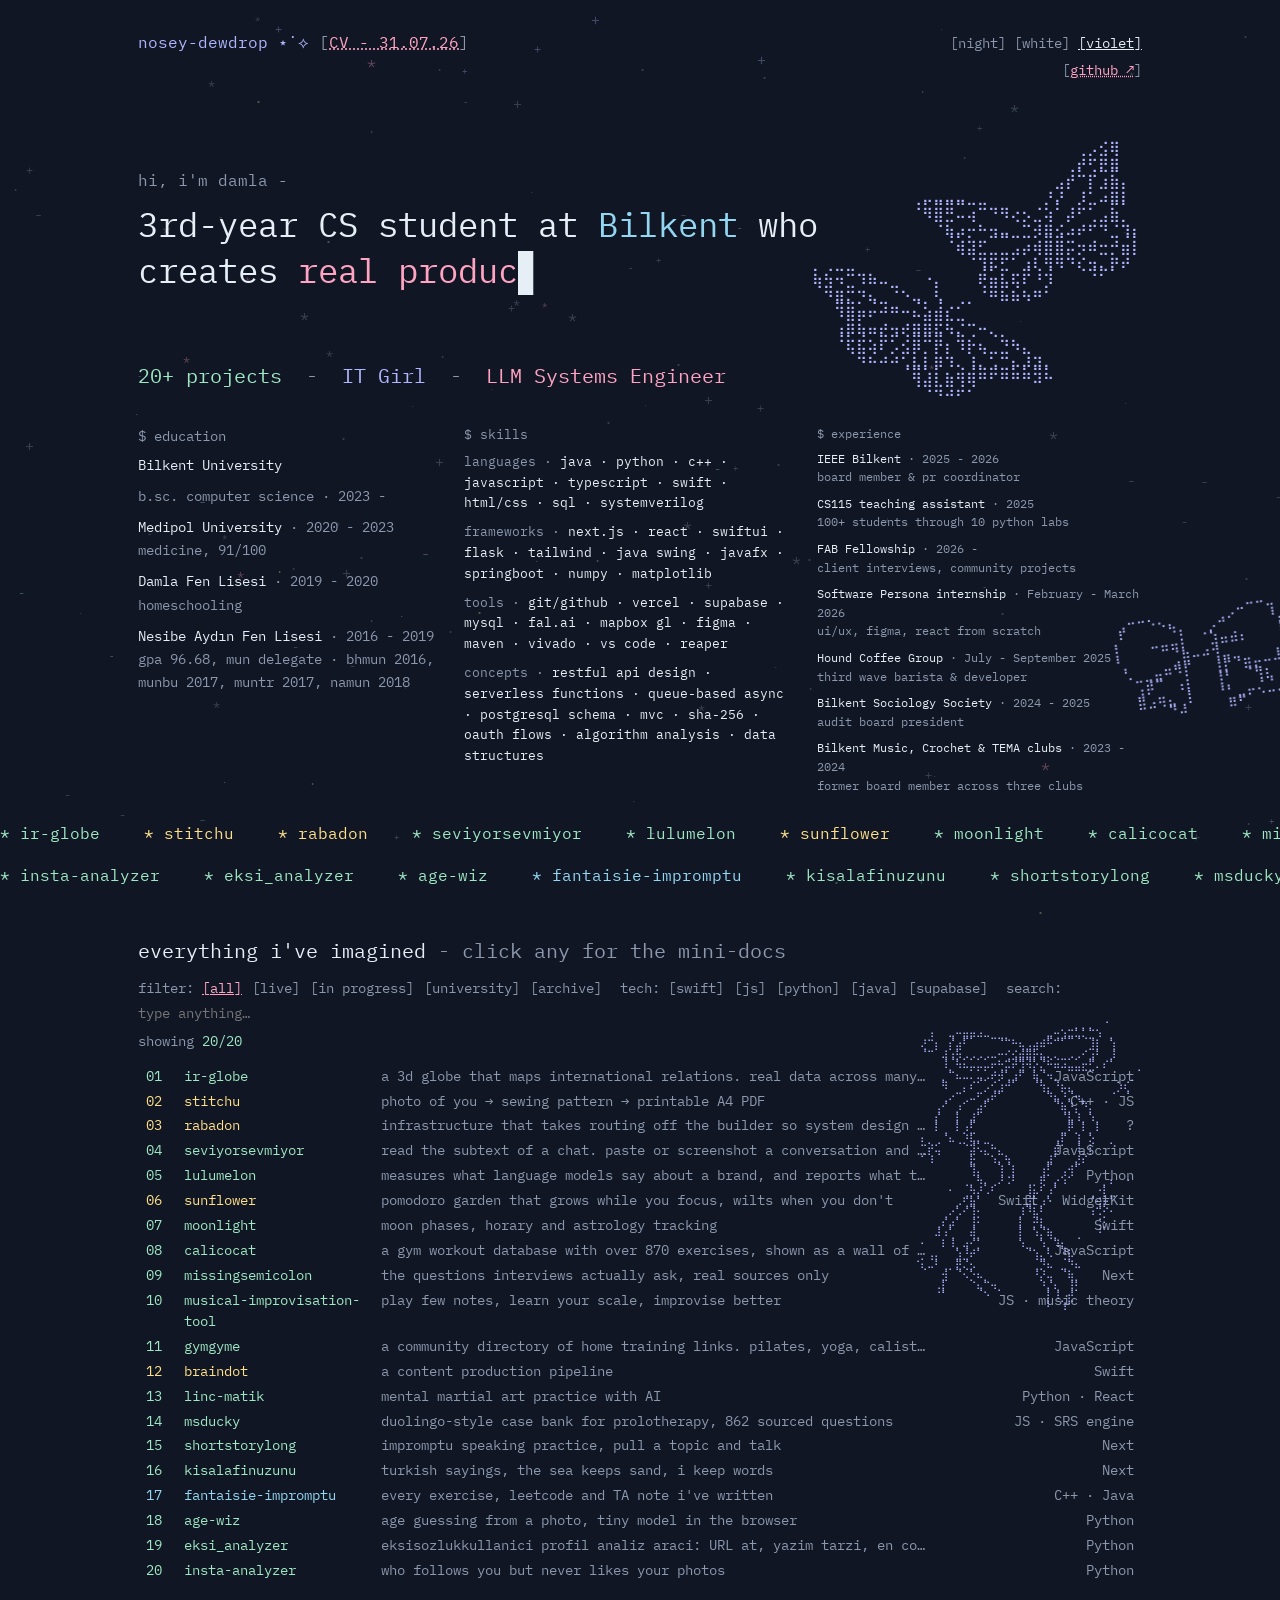
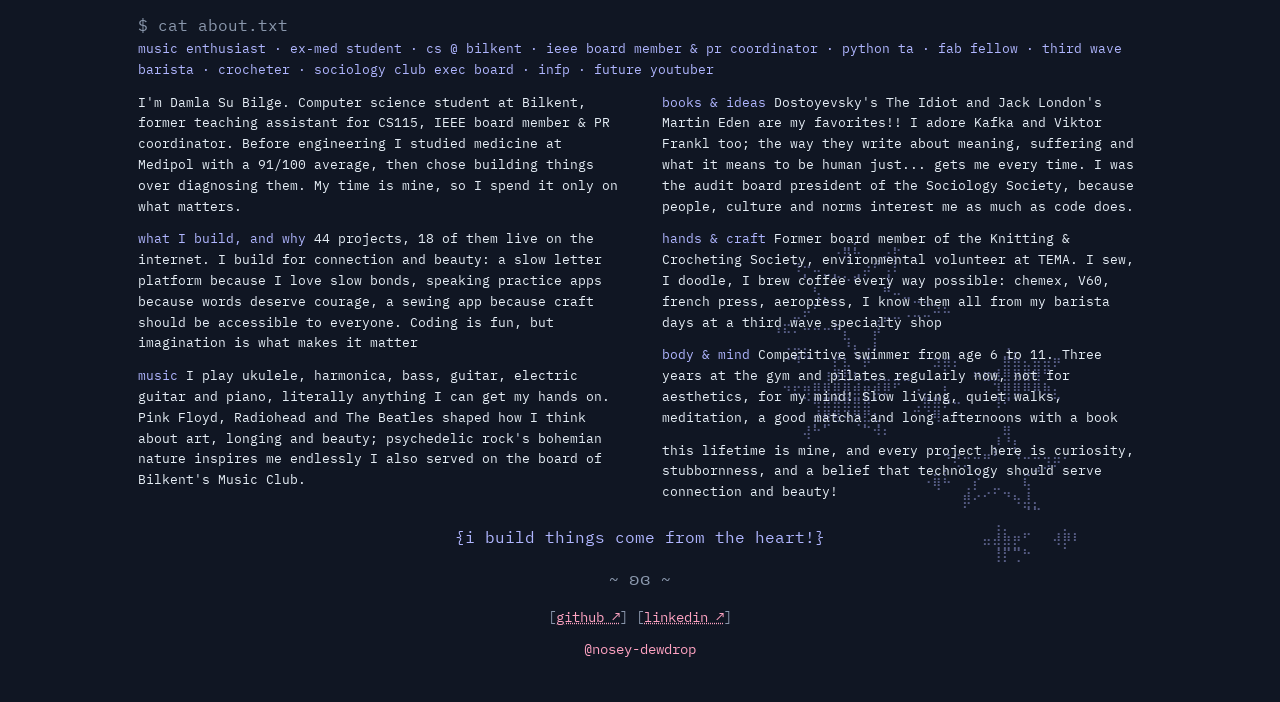
==== commit aa3e0493: "portfolio sync: repo data refresh" ====
--- a/index.html
+++ b/index.html
@@ -491,7 +491,7 @@
   {sl:"medical-case-generator",e:"🏥",n:"Medical Case Generator",tg:"problem-based learning case generator for med students",d:"A platform that generates medical cases for problem-based learning, born from my medical school years, for schools that don't see a big range of real cases.",t:[],s:"idea",g:null},
   {sl:"dating-app",e:"💘",n:"a dating app",tg:"the idea exists, the name doesn't yet",d:"A dating app idea. It exists in my head, the name is still on its way.",t:[],s:"idea",g:null},
 ];
-const BUILT={"nosey-dewdrop":" ├─ README.md","nosey-dewdrop.github.io":" ├─ damla-log/  (3 files)\n ├─ content/  (2 files)\n ├─ .github/  (1 files)\n │   ├─ workflows/ (1)\n ├─ cv/  (1 files)\n ├─ doodles/  (1 files)\n ├─ scripts/  (1 files)\n ├─ stitchu/  (1 files)\n ├─ sunflower/  (1 files)\n ├─ .gitignore\n ├─ PROJECT.md\n ├─ README.md\n ├─ devlog.md\n ├─ googled9ccb0c2f748b1ad.html\n ├─ index.html\n ├─ linkedin.md\n ├─ robots.txt\n ├─ sitemap.xml\n ├─ vercel.json","vibematch_cs":" ├─ screens/  (21 files)\n ├─ view/  (19 files)\n ├─ server/  (15 files)\n ├─ model_cs/  (14 files)\n ├─ model/  (12 files)\n ├─ data/  (10 files)\n ├─ ui/  (7 files)\n ├─ lib/  (6 files)\n ├─ controller/  (5 files)\n ├─ net/  (4 files)\n ├─ protocol/  (4 files)\n ├─ service/  (4 files)\n ├─ util/  (3 files)\n ├─ app/  (2 files)\n ├─ .gitignore\n ├─ DECISIONS.md\n ├─ DEMO_SENARYO.md\n ├─ README.md\n ├─ SUNUM.md\n ├─ TEAM_UPDATE.md\n ├─ VibeMatch_Sunum.pptx\n ├─ credentials.properties.example\n ├─ reset-demo-user.sh\n ├─ run-server.sh\n ├─ run.sh\n ├─ sunum.html","rabadon":" ├─ docs/  (646 files)\n │   ├─ archive/ (586)\n │   ├─ kanit/ (44)\n │   ├─ cast/ (2)\n ├─ native/  (193 files)\n │   ├─ refenv/ (1)\n ├─ site/  (29 files)\n ├─ scripts/  (14 files)\n │   ├─ arsiv/ (1)\n ├─ core/  (8 files)\n ├─ hooks/  (8 files)\n ├─ npm/  (8 files)\n │   ├─ darwin-arm64/ (2)\n │   ├─ darwin-x64/ (2)\n │   ├─ linux-arm64/ (2)\n ├─ bench/  (4 files)\n ├─ demo/  (4 files)\n │   ├─ fixtures/ (1)\n ├─ redteam/  (4 files)\n ├─ .github/  (3 files)\n │   ├─ workflows/ (3)\n ├─ ui/  (3 files)\n ├─ .rabadon/  (2 files)\n ├─ repair/  (2 files)\n ├─ bin/  (1 files)\n ├─ .gitignore\n ├─ AGENTS-PROTOCOL.md\n ├─ BENCHMARK.md\n ├─ CHANGELOG.md\n ├─ DEVIR-2026-09-07.txt\n ├─ DEVIR-2026-09-08.txt\n ├─ KOSU-RABADON-5.md\n ├─ LICENSE\n ├─ Makefile\n ├─ PROJECT.md\n ├─ README.md\n ├─ REPORTS.md\n ├─ SPEC.md\n ├─ index.html\n ├─ index.mjs\n ├─ package.json","calicocat":" ├─ .gitignore\n ├─ PROJECT.md\n ├─ README.md\n ├─ devlog.md\n ├─ gen-sitemap.py\n ├─ icon-192.png\n ├─ icon-512.png\n ├─ index.html\n ├─ linkedin.md\n ├─ manifest.json\n ├─ moves.js\n ├─ robots.txt\n ├─ script.js\n ├─ sitemap.xml\n ├─ styles.css\n ├─ sw.js","eksi_analyzer":" ├─ docs/  (3 files)\n ├─ .gitignore\n ├─ README.md\n ├─ baslik.py\n ├─ eksi.py\n ├─ fikirler.md","fantaisie-impromptu":" ├─ excercism/  (64 files)\n │   ├─ java/ (41)\n │   ├─ python/ (10)\n │   ├─ javascript/ (1)\n ├─ cpp_lectures/  (61 files)\n │   ├─ weeks/ (25)\n │   ├─ build/ (11)\n │   ├─ week5/ (11)\n ├─ pythun-tutor-labs/  (48 files)\n │   ├─ labs/ (35)\n │   ├─ lab04/ (3)\n │   ├─ tutorial_rojects/ (3)\n ├─ homeworks/  (33 files)\n │   ├─ cs102/ (16)\n │   ├─ cs201/ (16)\n ├─ leetcode/  (18 files)\n ├─ .vscode/  (4 files)\n ├─ portfolio/  (4 files)\n ├─ advent-of-code/  (3 files)\n ├─ data structures/  (1 files)\n ├─ polymorphism/  (1 files)\n ├─ projects_fullstack/  (1 files)\n │   ├─ sql/ (1)\n ├─ projects-fab/  (1 files)\n ├─ sortings/  (1 files)\n ├─ .DS_Store\n ├─ .gitignore\n ├─ LICENSE\n ├─ README.md","insta-analyzer":" ├─ .env.example\n ├─ .gitignore\n ├─ README.md\n ├─ analyze.py","kisalafinuzunu":" ├─ src/  (30 files)\n │   ├─ app/ (13)\n │   ├─ components/ (8)\n │   ├─ lib/ (6)\n ├─ public/  (6 files)\n ├─ .github/  (2 files)\n │   ├─ scripts/ (1)\n │   ├─ workflows/ (1)\n ├─ .gitignore\n ├─ PROJECT.md\n ├─ README.md\n ├─ devlog.md\n ├─ eslint.config.mjs\n ├─ linkedin.md\n ├─ next.config.ts\n ├─ package-lock.json\n ├─ package.json\n ├─ postcss.config.mjs\n ├─ tsconfig.json","missingsemicolon":" ├─ src/  (41 files)\n │   ├─ data/ (20)\n │   ├─ app/ (13)\n │   ├─ components/ (5)\n ├─ .github/  (2 files)\n │   ├─ scripts/ (1)\n │   ├─ workflows/ (1)\n ├─ scripts/  (1 files)\n ├─ .gitignore\n ├─ PROJECT.md\n ├─ README.md\n ├─ devlog.md\n ├─ eslint.config.mjs\n ├─ linkedin.md\n ├─ next.config.ts\n ├─ package-lock.json\n ├─ package.json\n ├─ postcss.config.mjs\n ├─ tsconfig.json","moonlight":" ├─ Moonlight/  (310 files)\n │   ├─ Assets.xcassets/ (272)\n │   ├─ Views/ (13)\n │   ├─ Services/ (11)\n ├─ assets/  (132 files)\n │   ├─ animations/ (64)\n │   ├─ atmospheric/ (19)\n │   ├─ ui/ (14)\n ├─ docs/  (6 files)\n ├─ app/  (4 files)\n ├─ backend/  (4 files)\n ├─ Moonlight.xcodeproj/  (4 files)\n │   ├─ project.xcworkspace/ (2)\n │   ├─ xcuserdata/ (1)\n ├─ .vscode/  (3 files)\n ├─ MoonlightWidget/  (2 files)\n ├─ .gitignore\n ├─ GUIDE.md\n ├─ LICENSE\n ├─ PROJECT.md\n ├─ README.md\n ├─ damla_reference_assets.zip\n ├─ damla_tasks_moonlight.md\n ├─ devlog.md\n ├─ eslint.config.mjs\n ├─ ideas.md\n ├─ jsconfig.json\n ├─ linkedin.md\n ├─ next.config.mjs\n ├─ package-lock.json\n ├─ package.json\n ├─ postcss.config.mjs\n ├─ privacy-policy.md\n ├─ project.yml\n ├─ roadmap.md\n ├─ tasks.md\n ├─ terms.md","musical-improvisation-tool":" ├─ blog/  (12 files)\n ├─ extended-files-philosopy/  (2 files)\n ├─ .gitignore\n ├─ LICENSE\n ├─ PossibleFeatures.md\n ├─ README.md\n ├─ bg.jpg\n ├─ bg.png\n ├─ gen-sitemap.py\n ├─ icon-192.png\n ├─ icon-512.png\n ├─ index.html\n ├─ manifest.json\n ├─ og.jpg\n ├─ robots.txt\n ├─ script.js\n ├─ sitemap.xml\n ├─ styles.css\n ├─ sw.js","shortstorylong":" ├─ src/  (31 files)\n │   ├─ app/ (14)\n │   ├─ components/ (9)\n │   ├─ lib/ (5)\n ├─ .github/  (2 files)\n │   ├─ scripts/ (1)\n │   ├─ workflows/ (1)\n ├─ public/  (1 files)\n ├─ supabase/  (1 files)\n ├─ .gitignore\n ├─ PROJECT.md\n ├─ README.md\n ├─ devlog.md\n ├─ eslint.config.mjs\n ├─ linkedin.md\n ├─ next.config.ts\n ├─ package-lock.json\n ├─ package.json\n ├─ postcss.config.mjs\n ├─ tsconfig.json","sunflower":" ├─ Sunflower/  (56 files)\n │   ├─ Assets.xcassets/ (31)\n │   ├─ Views/ (7)\n │   ├─ Extensions/ (6)\n ├─ landing/  (18 files)\n │   ├─ assets/ (13)\n │   ├─ shots/ (4)\n ├─ docs/  (4 files)\n ├─ SunflowerWidget/  (4 files)\n ├─ Sunflower.xcodeproj/  (1 files)\n ├─ .gitignore\n ├─ PROJECT.md\n ├─ README.md\n ├─ Sunflower.storekit\n ├─ devlog.md\n ├─ linkedin.md\n ├─ project.yml","dewbrain":" ├─ dewbrain/  (20 files)\n ├─ research/  (3 files)\n ├─ .gitignore\n ├─ DECISIONS.md\n ├─ ROADMAP.md\n ├─ THESIS.md","linc-matik":" ├─ frontend/  (20 files)\n │   ├─ src/ (7)\n │   ├─ public/ (6)\n │   ├─ api/ (2)\n ├─ .env.example\n ├─ .gitignore\n ├─ BRIEFING.md\n ├─ Procfile\n ├─ README.md\n ├─ app.py\n ├─ nixpacks.toml\n ├─ requirements.txt\n ├─ runtime.txt\n ├─ yorumlar.json","stitchu-showcase":" ├─ .gitattributes\n ├─ .gitignore\n ├─ README.md\n ├─ stitchu-whitepaper.pdf","sightstone":" ├─ jobs/  (1 files)\n ├─ 404.html\n ├─ accept.html\n ├─ confirm.html\n ├─ cv.html\n ├─ index.html\n ├─ unsubscribe.html","braindot":" ├─ .gitignore\n ├─ PROJECT.md\n ├─ index.html\n ├─ patch-notes.html","gymgyme":" ├─ mockups/  (43 files)\n │   ├─ archive/ (24)\n │   ├─ assets/ (6)\n ├─ engine/  (23 files)\n │   ├─ tools/ (4)\n ├─ benchmarks/  (15 files)\n ├─ js/  (14 files)\n ├─ vendor/  (10 files)\n │   ├─ mediapipe/ (5)\n │   ├─ models/ (4)\n │   ├─ supabase/ (1)\n ├─ data/  (5 files)\n ├─ icons/  (4 files)\n ├─ .operator/  (3 files)\n ├─ img/  (3 files)\n ├─ tests/  (3 files)\n │   ├─ regression/ (3)\n ├─ tools/  (3 files)\n ├─ partials/  (2 files)\n ├─ scripts/  (2 files)\n ├─ css/  (1 files)\n ├─ docs/  (1 files)\n ├─ supabase/  (1 files)\n ├─ .gitattributes\n ├─ .gitignore\n ├─ BUILD-LOG.md\n ├─ DECISIONS.md\n ├─ HANDOFF.md\n ├─ PROJECT.md\n ├─ PROTOKOL.md\n ├─ README.md\n ├─ REWORK-PLAN.md\n ├─ REWORK.md\n ├─ STATUS.md\n ├─ STRATEJI.md\n ├─ YOL-HARITASI.md\n ├─ account.html\n ├─ blog.html\n ├─ coach.html\n ├─ devlog.md\n ├─ directory.html\n ├─ gen-sitemap.py\n ├─ gizlilik-tr.html\n ├─ gizlilik.html\n ├─ index.html\n ├─ linkedin.md\n ├─ manifest.webmanifest\n ├─ moves.html\n ├─ my-moves.html\n ├─ my-program.html\n ├─ package.json\n ├─ patch-notes.html\n ├─ reset-password.html\n ├─ robots.txt\n ├─ script.js\n ├─ seed.js\n ├─ signin.html\n ├─ signup.html\n ├─ sitemap.xml\n ├─ suggest.html\n ├─ suggest.js\n ├─ sw.js\n ├─ terms.html\n ├─ vercel.json","inkbee":" ├─ web/  (47 files)\n │   ├─ js/ (17)\n │   ├─ css/ (4)\n │   ├─ data/ (4)\n ├─ data/  (28 files)\n │   ├─ kitaplar/ (25)\n │   ├─ kazanimlar/ (3)\n ├─ scripts/  (7 files)\n ├─ supabase/  (4 files)\n │   ├─ migrations/ (3)\n │   ├─ cati/ (1)\n ├─ .github/  (1 files)\n │   ├─ workflows/ (1)\n ├─ .gitignore\n ├─ DECISIONS.md\n ├─ PROJECT.md\n ├─ README.md\n ├─ REQUIREMENTS.md\n ├─ devlog.md\n ├─ index.html\n ├─ linkedin.md","ir-globe":" ├─ ulke/  (199 files)\n │   ├─ afghanistan/ (1)\n │   ├─ albania/ (1)\n │   ├─ algeria/ (1)\n ├─ iliski/  (94 files)\n │   ├─ algeria-spain/ (1)\n │   ├─ australia-canada/ (1)\n │   ├─ australia-germany/ (1)\n ├─ data/  (50 files)\n │   ├─ news/ (17)\n │   ├─ events/ (15)\n │   ├─ layers/ (14)\n ├─ scripts/  (29 files)\n │   ├─ lib/ (8)\n │   ├─ sources/ (5)\n │   ├─ ml/ (2)\n ├─ js/  (14 files)\n ├─ konu/  (14 files)\n │   ├─ borc/ (1)\n │   ├─ diplomasi/ (1)\n │   ├─ enerji/ (1)\n ├─ admin/  (6 files)\n ├─ .github/  (4 files)\n │   ├─ workflows/ (4)\n ├─ css/  (2 files)\n ├─ .claude/  (1 files)\n ├─ docs/  (1 files)\n ├─ .gitattributes\n ├─ .gitignore\n ├─ .nojekyll\n ├─ 404.html\n ├─ HANDOFF.md\n ├─ KAYNAKLAR.md\n ├─ PROJECT.md\n ├─ README.md\n ├─ akis.html\n ├─ app.html\n ├─ benim.html\n ├─ bulten.html\n ├─ devlog.md\n ├─ gen-sitemap.py\n ├─ gizlilik.html\n ├─ iliski.html\n ├─ index.html\n ├─ kosullar.html\n ├─ kure.html\n ├─ linkedin.md\n ├─ metodoloji.html\n ├─ package-lock.json\n ├─ package.json\n ├─ reels-script.md\n ├─ robots.txt\n ├─ sitemap.xml\n ├─ surum.html\n ├─ uye.html\n ├─ veri.html","lingolingo":" ├─ Lingolingo/  (57 files)\n │   ├─ Assets.xcassets/ (27)\n │   ├─ Views/ (10)\n │   ├─ Models/ (4)\n ├─ mock/  (29 files)\n │   ├─ assets/ (28)\n ├─ docs/  (22 files)\n │   ├─ assets/ (17)\n ├─ Lingolingo.xcodeproj/  (3 files)\n │   ├─ project.xcworkspace/ (1)\n │   ├─ xcshareddata/ (1)\n ├─ .gitignore\n ├─ APP_STORE_SUBMISSION.md\n ├─ PROJECT.md\n ├─ README.md\n ├─ devlog.md\n ├─ juror_2026-07-07.md\n ├─ linkedin.md\n ├─ project.yml","seviyorsevmiyor":" ├─ web/  (39 files)\n │   ├─ js/ (22)\n │   ├─ css/ (4)\n │   ├─ data/ (1)\n ├─ train/  (28 files)\n ├─ backend/  (4 files)\n │   ├─ tests/ (1)\n ├─ .rabadon/  (2 files)\n ├─ .github/  (1 files)\n │   ├─ workflows/ (1)\n ├─ GIRDI/  (1 files)\n │   ├─ tarayici/ (1)\n ├─ .gitignore\n ├─ KOSU-v1.md\n ├─ README.md\n ├─ devlog.md\n ├─ linkedin.md","smolder":" ├─ .rabadon/  (1 files)\n ├─ .gitignore\n ├─ README.md","sunny":" ├─ sunny/  (44 files)\n │   ├─ sunny/ (37)\n │   ├─ sunny.xcodeproj/ (4)\n │   ├─ sunnyUITests/ (2)\n ├─ docs/  (10 files)\n │   ├─ images/ (9)\n ├─ .DS_Store\n ├─ .gitignore\n ├─ README.md","youdecide":" ├─ README.md\n ├─ index.html\n ├─ script.js\n ├─ styles.css","grounded-content-workflow":" ├─ src/  (24 files)\n │   ├─ lib/ (13)\n │   ├─ app/ (8)\n │   ├─ inngest/ (3)\n ├─ data/  (6 files)\n ├─ tests/  (6 files)\n ├─ outputs/  (5 files)\n ├─ public/  (5 files)\n ├─ scripts/  (4 files)\n ├─ .env.example\n ├─ .gitignore\n ├─ NOTES.md\n ├─ README.md\n ├─ eslint.config.mjs\n ├─ next.config.ts\n ├─ package-lock.json\n ├─ package.json\n ├─ postcss.config.mjs\n ├─ tsconfig.json","lulumelon":" ├─ lulumelon/  (82 files)\n │   ├─ tests/ (46)\n │   ├─ collect/ (12)\n │   ├─ mirror/ (12)\n ├─ src/  (34 files)\n │   ├─ app/ (24)\n │   ├─ lib/ (8)\n │   ├─ fonts/ (2)\n ├─ data/  (5 files)\n │   ├─ published/ (4)\n │   ├─ subjects/ (1)\n ├─ tests/  (5 files)\n ├─ .github/  (1 files)\n │   ├─ workflows/ (1)\n ├─ docs/  (1 files)\n ├─ scripts/  (1 files)\n ├─ .env.example\n ├─ .gitignore\n ├─ CHANGELOG.md\n ├─ LICENSE\n ├─ README.md\n ├─ conftest.py\n ├─ eslint.config.mjs\n ├─ next.config.ts\n ├─ package-lock.json\n ├─ package.json\n ├─ postcss.config.mjs\n ├─ pyproject.toml\n ├─ tsconfig.json","stitchu":" ├─ engine/  (470 files)\n │   ├─ tests/ (175)\n │   ├─ src/ (131)\n │   ├─ tools/ (106)\n ├─ web/  (127 files)\n │   ├─ js/ (31)\n │   ├─ assets/ (22)\n │   ├─ data/ (22)\n ├─ KOSU/  (115 files)\n │   ├─ ciktilar/ (76)\n │   ├─ regresyon/ (18)\n │   ├─ onbellek/ (5)\n ├─ vision/  (36 files)\n │   ├─ eval/ (33)\n ├─ contract/  (33 files)\n │   ├─ layers/ (4)\n ├─ knowledge/  (21 files)\n ├─ scripts/  (13 files)\n │   ├─ hooks/ (1)\n ├─ backend/  (12 files)\n │   ├─ engine/ (2)\n ├─ dataset/  (6 files)\n │   ├─ eval/ (3)\n │   ├─ taste-pool/ (2)\n ├─ docs/  (6 files)\n ├─ engine-check/  (4 files)\n │   ├─ harness/ (4)\n ├─ recipes/  (3 files)\n ├─ vision-student/  (3 files)\n ├─ .github/  (1 files)\n │   ├─ workflows/ (1)\n ├─ .rabadon/  (1 files)\n ├─ .vardiya/  (1 files)\n ├─ App/  (1 files)\n │   ├─ Stitchu/ (1)\n ├─ .gitattributes\n ├─ .gitignore\n ├─ 0509-kosu.md\n ├─ HEDEF.md\n ├─ README.md\n ├─ conftest.py","vibecodedslopware":" ├─ tema/  (21 files)\n │   ├─ og/ (8)\n ├─ soru/  (16 files)\n │   ├─ can-you-break-your-own-rule/ (1)\n │   ├─ can-your-own-phone-open-it/ (1)\n │   ├─ how-does-the-browser-learn-about-the-second-file/ (1)\n ├─ .rabadon/  (14 files)\n │   ├─ sessions/ (12)\n ├─ tr/  (13 files)\n │   ├─ slopware/ (3)\n │   ├─ kitap/ (2)\n │   ├─ kontrol/ (2)\n ├─ yazilar/  (8 files)\n │   ├─ en/ (6)\n │   ├─ tr/ (2)\n ├─ slopware/  (7 files)\n │   ├─ dev-ve-build/ (1)\n │   ├─ ekranindaki-sey/ (1)\n │   ├─ localhost/ (1)\n ├─ kontrol/  (6 files)\n │   ├─ dev-ve-build/ (1)\n │   ├─ ekranindaki-sey/ (1)\n │   ├─ localhost/ (1)\n ├─ _arsiv/  (4 files)\n ├─ _kurulum/  (2 files)\n ├─ kitap/  (2 files)\n ├─ .claude/  (1 files)\n ├─ .github/  (1 files)\n │   ├─ workflows/ (1)\n ├─ ara/  (1 files)\n ├─ forum/  (1 files)\n ├─ .gitignore\n ├─ 404.html\n ├─ DEVIR.md\n ├─ TALIMAT.md\n ├─ arama-en.json\n ├─ arama-tr.json\n ├─ bak.sh\n ├─ cdp.js\n ├─ css-harita.py\n ├─ gorunum-fark.py\n ├─ gorunum.js\n ├─ index.html\n ├─ kontrol.py\n ├─ kur.py\n ├─ mobil.js\n ├─ mufredat.json\n ├─ olc-gorunum.sh\n ├─ olcum.js\n ├─ robots.txt\n ├─ rss.xml\n ├─ sitemap.xml","dewsletter":" ├─ docs/  (1279 files)\n │   ├─ jobs/ (1264)\n │   ├─ u/ (2)\n │   ├─ vendor/ (2)\n ├─ engine/  (41 files)\n │   ├─ tests/ (23)\n │   ├─ data/ (6)\n │   ├─ fetch/ (5)\n ├─ site-mock/  (3 files)\n ├─ .github/  (2 files)\n │   ├─ workflows/ (2)\n ├─ .claude/  (1 files)\n ├─ .rabadon/  (1 files)\n ├─ GIRDI/  (1 files)\n │   ├─ teslimat/ (1)\n ├─ tools/  (1 files)\n ├─ .gitignore\n ├─ KOSU-v4.md\n ├─ README.md\n ├─ STACK.md\n ├─ firsatlar.md\n ├─ profile.json\n ├─ writing-style.json"};
+const BUILT={"nosey-dewdrop":" ├─ README.md","nosey-dewdrop.github.io":" ├─ damla-log/  (3 files)\n ├─ content/  (2 files)\n ├─ .github/  (1 files)\n │   ├─ workflows/ (1)\n ├─ cv/  (1 files)\n ├─ doodles/  (1 files)\n ├─ scripts/  (1 files)\n ├─ stitchu/  (1 files)\n ├─ sunflower/  (1 files)\n ├─ .gitignore\n ├─ PROJECT.md\n ├─ README.md\n ├─ devlog.md\n ├─ googled9ccb0c2f748b1ad.html\n ├─ index.html\n ├─ linkedin.md\n ├─ robots.txt\n ├─ sitemap.xml\n ├─ vercel.json","vibematch_cs":" ├─ screens/  (21 files)\n ├─ view/  (19 files)\n ├─ server/  (15 files)\n ├─ model_cs/  (14 files)\n ├─ model/  (12 files)\n ├─ data/  (10 files)\n ├─ ui/  (7 files)\n ├─ lib/  (6 files)\n ├─ controller/  (5 files)\n ├─ net/  (4 files)\n ├─ protocol/  (4 files)\n ├─ service/  (4 files)\n ├─ util/  (3 files)\n ├─ app/  (2 files)\n ├─ .gitignore\n ├─ DECISIONS.md\n ├─ DEMO_SENARYO.md\n ├─ README.md\n ├─ SUNUM.md\n ├─ TEAM_UPDATE.md\n ├─ VibeMatch_Sunum.pptx\n ├─ credentials.properties.example\n ├─ reset-demo-user.sh\n ├─ run-server.sh\n ├─ run.sh\n ├─ sunum.html","rabadon":" ├─ docs/  (646 files)\n │   ├─ archive/ (586)\n │   ├─ kanit/ (44)\n │   ├─ cast/ (2)\n ├─ native/  (193 files)\n │   ├─ refenv/ (1)\n ├─ site/  (29 files)\n ├─ scripts/  (14 files)\n │   ├─ arsiv/ (1)\n ├─ core/  (8 files)\n ├─ hooks/  (8 files)\n ├─ npm/  (8 files)\n │   ├─ darwin-arm64/ (2)\n │   ├─ darwin-x64/ (2)\n │   ├─ linux-arm64/ (2)\n ├─ bench/  (4 files)\n ├─ demo/  (4 files)\n │   ├─ fixtures/ (1)\n ├─ redteam/  (4 files)\n ├─ .github/  (3 files)\n │   ├─ workflows/ (3)\n ├─ ui/  (3 files)\n ├─ .rabadon/  (2 files)\n ├─ repair/  (2 files)\n ├─ bin/  (1 files)\n ├─ .gitignore\n ├─ AGENTS-PROTOCOL.md\n ├─ BENCHMARK.md\n ├─ CHANGELOG.md\n ├─ DEVIR-2026-09-07.txt\n ├─ DEVIR-2026-09-08.txt\n ├─ KOSU-RABADON-5.md\n ├─ LICENSE\n ├─ Makefile\n ├─ PROJECT.md\n ├─ README.md\n ├─ REPORTS.md\n ├─ SPEC.md\n ├─ index.html\n ├─ index.mjs\n ├─ package.json","calicocat":" ├─ .gitignore\n ├─ PROJECT.md\n ├─ README.md\n ├─ devlog.md\n ├─ gen-sitemap.py\n ├─ icon-192.png\n ├─ icon-512.png\n ├─ index.html\n ├─ linkedin.md\n ├─ manifest.json\n ├─ moves.js\n ├─ robots.txt\n ├─ script.js\n ├─ sitemap.xml\n ├─ styles.css\n ├─ sw.js","eksi_analyzer":" ├─ docs/  (3 files)\n ├─ .gitignore\n ├─ README.md\n ├─ baslik.py\n ├─ eksi.py\n ├─ fikirler.md","fantaisie-impromptu":" ├─ excercism/  (64 files)\n │   ├─ java/ (41)\n │   ├─ python/ (10)\n │   ├─ javascript/ (1)\n ├─ cpp_lectures/  (61 files)\n │   ├─ weeks/ (25)\n │   ├─ build/ (11)\n │   ├─ week5/ (11)\n ├─ pythun-tutor-labs/  (48 files)\n │   ├─ labs/ (35)\n │   ├─ lab04/ (3)\n │   ├─ tutorial_rojects/ (3)\n ├─ homeworks/  (33 files)\n │   ├─ cs102/ (16)\n │   ├─ cs201/ (16)\n ├─ leetcode/  (18 files)\n ├─ .vscode/  (4 files)\n ├─ portfolio/  (4 files)\n ├─ advent-of-code/  (3 files)\n ├─ data structures/  (1 files)\n ├─ polymorphism/  (1 files)\n ├─ projects_fullstack/  (1 files)\n │   ├─ sql/ (1)\n ├─ projects-fab/  (1 files)\n ├─ sortings/  (1 files)\n ├─ .DS_Store\n ├─ .gitignore\n ├─ LICENSE\n ├─ README.md","insta-analyzer":" ├─ .env.example\n ├─ .gitignore\n ├─ README.md\n ├─ analyze.py","kisalafinuzunu":" ├─ src/  (30 files)\n │   ├─ app/ (13)\n │   ├─ components/ (8)\n │   ├─ lib/ (6)\n ├─ public/  (6 files)\n ├─ .github/  (2 files)\n │   ├─ scripts/ (1)\n │   ├─ workflows/ (1)\n ├─ .gitignore\n ├─ PROJECT.md\n ├─ README.md\n ├─ devlog.md\n ├─ eslint.config.mjs\n ├─ linkedin.md\n ├─ next.config.ts\n ├─ package-lock.json\n ├─ package.json\n ├─ postcss.config.mjs\n ├─ tsconfig.json","missingsemicolon":" ├─ src/  (41 files)\n │   ├─ data/ (20)\n │   ├─ app/ (13)\n │   ├─ components/ (5)\n ├─ .github/  (2 files)\n │   ├─ scripts/ (1)\n │   ├─ workflows/ (1)\n ├─ scripts/  (1 files)\n ├─ .gitignore\n ├─ PROJECT.md\n ├─ README.md\n ├─ devlog.md\n ├─ eslint.config.mjs\n ├─ linkedin.md\n ├─ next.config.ts\n ├─ package-lock.json\n ├─ package.json\n ├─ postcss.config.mjs\n ├─ tsconfig.json","moonlight":" ├─ Moonlight/  (310 files)\n │   ├─ Assets.xcassets/ (272)\n │   ├─ Views/ (13)\n │   ├─ Services/ (11)\n ├─ assets/  (132 files)\n │   ├─ animations/ (64)\n │   ├─ atmospheric/ (19)\n │   ├─ ui/ (14)\n ├─ docs/  (6 files)\n ├─ app/  (4 files)\n ├─ backend/  (4 files)\n ├─ Moonlight.xcodeproj/  (4 files)\n │   ├─ project.xcworkspace/ (2)\n │   ├─ xcuserdata/ (1)\n ├─ .vscode/  (3 files)\n ├─ MoonlightWidget/  (2 files)\n ├─ .gitignore\n ├─ GUIDE.md\n ├─ LICENSE\n ├─ PROJECT.md\n ├─ README.md\n ├─ damla_reference_assets.zip\n ├─ damla_tasks_moonlight.md\n ├─ devlog.md\n ├─ eslint.config.mjs\n ├─ ideas.md\n ├─ jsconfig.json\n ├─ linkedin.md\n ├─ next.config.mjs\n ├─ package-lock.json\n ├─ package.json\n ├─ postcss.config.mjs\n ├─ privacy-policy.md\n ├─ project.yml\n ├─ roadmap.md\n ├─ tasks.md\n ├─ terms.md","musical-improvisation-tool":" ├─ blog/  (12 files)\n ├─ extended-files-philosopy/  (2 files)\n ├─ .gitignore\n ├─ LICENSE\n ├─ PossibleFeatures.md\n ├─ README.md\n ├─ bg.jpg\n ├─ bg.png\n ├─ gen-sitemap.py\n ├─ icon-192.png\n ├─ icon-512.png\n ├─ index.html\n ├─ manifest.json\n ├─ og.jpg\n ├─ robots.txt\n ├─ script.js\n ├─ sitemap.xml\n ├─ styles.css\n ├─ sw.js","shortstorylong":" ├─ src/  (31 files)\n │   ├─ app/ (14)\n │   ├─ components/ (9)\n │   ├─ lib/ (5)\n ├─ .github/  (2 files)\n │   ├─ scripts/ (1)\n │   ├─ workflows/ (1)\n ├─ public/  (1 files)\n ├─ supabase/  (1 files)\n ├─ .gitignore\n ├─ PROJECT.md\n ├─ README.md\n ├─ devlog.md\n ├─ eslint.config.mjs\n ├─ linkedin.md\n ├─ next.config.ts\n ├─ package-lock.json\n ├─ package.json\n ├─ postcss.config.mjs\n ├─ tsconfig.json","sunflower":" ├─ Sunflower/  (56 files)\n │   ├─ Assets.xcassets/ (31)\n │   ├─ Views/ (7)\n │   ├─ Extensions/ (6)\n ├─ landing/  (18 files)\n │   ├─ assets/ (13)\n │   ├─ shots/ (4)\n ├─ docs/  (4 files)\n ├─ SunflowerWidget/  (4 files)\n ├─ Sunflower.xcodeproj/  (1 files)\n ├─ .gitignore\n ├─ PROJECT.md\n ├─ README.md\n ├─ Sunflower.storekit\n ├─ devlog.md\n ├─ linkedin.md\n ├─ project.yml","dewbrain":" ├─ dewbrain/  (20 files)\n ├─ research/  (3 files)\n ├─ .gitignore\n ├─ DECISIONS.md\n ├─ ROADMAP.md\n ├─ THESIS.md","linc-matik":" ├─ frontend/  (20 files)\n │   ├─ src/ (7)\n │   ├─ public/ (6)\n │   ├─ api/ (2)\n ├─ .env.example\n ├─ .gitignore\n ├─ BRIEFING.md\n ├─ Procfile\n ├─ README.md\n ├─ app.py\n ├─ nixpacks.toml\n ├─ requirements.txt\n ├─ runtime.txt\n ├─ yorumlar.json","stitchu-showcase":" ├─ .gitattributes\n ├─ .gitignore\n ├─ README.md\n ├─ stitchu-whitepaper.pdf","sightstone":" ├─ jobs/  (1 files)\n ├─ 404.html\n ├─ accept.html\n ├─ confirm.html\n ├─ cv.html\n ├─ index.html\n ├─ unsubscribe.html","braindot":" ├─ .gitignore\n ├─ PROJECT.md\n ├─ index.html\n ├─ patch-notes.html","gymgyme":" ├─ mockups/  (43 files)\n │   ├─ archive/ (24)\n │   ├─ assets/ (6)\n ├─ engine/  (23 files)\n │   ├─ tools/ (4)\n ├─ benchmarks/  (15 files)\n ├─ js/  (14 files)\n ├─ vendor/  (10 files)\n │   ├─ mediapipe/ (5)\n │   ├─ models/ (4)\n │   ├─ supabase/ (1)\n ├─ data/  (5 files)\n ├─ icons/  (4 files)\n ├─ .operator/  (3 files)\n ├─ img/  (3 files)\n ├─ tests/  (3 files)\n │   ├─ regression/ (3)\n ├─ tools/  (3 files)\n ├─ partials/  (2 files)\n ├─ scripts/  (2 files)\n ├─ css/  (1 files)\n ├─ docs/  (1 files)\n ├─ supabase/  (1 files)\n ├─ .gitattributes\n ├─ .gitignore\n ├─ BUILD-LOG.md\n ├─ DECISIONS.md\n ├─ HANDOFF.md\n ├─ PROJECT.md\n ├─ PROTOKOL.md\n ├─ README.md\n ├─ REWORK-PLAN.md\n ├─ REWORK.md\n ├─ STATUS.md\n ├─ STRATEJI.md\n ├─ YOL-HARITASI.md\n ├─ account.html\n ├─ blog.html\n ├─ coach.html\n ├─ devlog.md\n ├─ directory.html\n ├─ gen-sitemap.py\n ├─ gizlilik-tr.html\n ├─ gizlilik.html\n ├─ index.html\n ├─ linkedin.md\n ├─ manifest.webmanifest\n ├─ moves.html\n ├─ my-moves.html\n ├─ my-program.html\n ├─ package.json\n ├─ patch-notes.html\n ├─ reset-password.html\n ├─ robots.txt\n ├─ script.js\n ├─ seed.js\n ├─ signin.html\n ├─ signup.html\n ├─ sitemap.xml\n ├─ suggest.html\n ├─ suggest.js\n ├─ sw.js\n ├─ terms.html\n ├─ vercel.json","inkbee":" ├─ web/  (47 files)\n │   ├─ js/ (17)\n │   ├─ css/ (4)\n │   ├─ data/ (4)\n ├─ data/  (28 files)\n │   ├─ kitaplar/ (25)\n │   ├─ kazanimlar/ (3)\n ├─ scripts/  (7 files)\n ├─ supabase/  (4 files)\n │   ├─ migrations/ (3)\n │   ├─ cati/ (1)\n ├─ .github/  (1 files)\n │   ├─ workflows/ (1)\n ├─ .gitignore\n ├─ DECISIONS.md\n ├─ PROJECT.md\n ├─ README.md\n ├─ REQUIREMENTS.md\n ├─ devlog.md\n ├─ index.html\n ├─ linkedin.md","ir-globe":" ├─ ulke/  (199 files)\n │   ├─ afghanistan/ (1)\n │   ├─ albania/ (1)\n │   ├─ algeria/ (1)\n ├─ iliski/  (96 files)\n │   ├─ algeria-spain/ (1)\n │   ├─ australia-canada/ (1)\n │   ├─ australia-germany/ (1)\n ├─ data/  (50 files)\n │   ├─ news/ (17)\n │   ├─ events/ (15)\n │   ├─ layers/ (14)\n ├─ scripts/  (29 files)\n │   ├─ lib/ (8)\n │   ├─ sources/ (5)\n │   ├─ ml/ (2)\n ├─ js/  (14 files)\n ├─ konu/  (14 files)\n │   ├─ borc/ (1)\n │   ├─ diplomasi/ (1)\n │   ├─ enerji/ (1)\n ├─ admin/  (6 files)\n ├─ .github/  (4 files)\n │   ├─ workflows/ (4)\n ├─ css/  (2 files)\n ├─ .claude/  (1 files)\n ├─ docs/  (1 files)\n ├─ .gitattributes\n ├─ .gitignore\n ├─ .nojekyll\n ├─ 404.html\n ├─ HANDOFF.md\n ├─ KAYNAKLAR.md\n ├─ PROJECT.md\n ├─ README.md\n ├─ akis.html\n ├─ app.html\n ├─ benim.html\n ├─ bulten.html\n ├─ devlog.md\n ├─ gen-sitemap.py\n ├─ gizlilik.html\n ├─ iliski.html\n ├─ index.html\n ├─ kosullar.html\n ├─ kure.html\n ├─ linkedin.md\n ├─ metodoloji.html\n ├─ package-lock.json\n ├─ package.json\n ├─ reels-script.md\n ├─ robots.txt\n ├─ sitemap.xml\n ├─ surum.html\n ├─ uye.html\n ├─ veri.html","lingolingo":" ├─ Lingolingo/  (57 files)\n │   ├─ Assets.xcassets/ (27)\n │   ├─ Views/ (10)\n │   ├─ Models/ (4)\n ├─ mock/  (29 files)\n │   ├─ assets/ (28)\n ├─ docs/  (22 files)\n │   ├─ assets/ (17)\n ├─ Lingolingo.xcodeproj/  (3 files)\n │   ├─ project.xcworkspace/ (1)\n │   ├─ xcshareddata/ (1)\n ├─ .gitignore\n ├─ APP_STORE_SUBMISSION.md\n ├─ PROJECT.md\n ├─ README.md\n ├─ devlog.md\n ├─ juror_2026-07-07.md\n ├─ linkedin.md\n ├─ project.yml","seviyorsevmiyor":" ├─ web/  (39 files)\n │   ├─ js/ (22)\n │   ├─ css/ (4)\n │   ├─ data/ (1)\n ├─ train/  (28 files)\n ├─ backend/  (4 files)\n │   ├─ tests/ (1)\n ├─ .rabadon/  (2 files)\n ├─ .github/  (1 files)\n │   ├─ workflows/ (1)\n ├─ GIRDI/  (1 files)\n │   ├─ tarayici/ (1)\n ├─ .gitignore\n ├─ KOSU-v1.md\n ├─ README.md\n ├─ devlog.md\n ├─ linkedin.md","smolder":" ├─ .rabadon/  (1 files)\n ├─ .gitignore\n ├─ README.md","sunny":" ├─ sunny/  (44 files)\n │   ├─ sunny/ (37)\n │   ├─ sunny.xcodeproj/ (4)\n │   ├─ sunnyUITests/ (2)\n ├─ docs/  (10 files)\n │   ├─ images/ (9)\n ├─ .DS_Store\n ├─ .gitignore\n ├─ README.md","youdecide":" ├─ README.md\n ├─ index.html\n ├─ script.js\n ├─ styles.css","grounded-content-workflow":" ├─ src/  (24 files)\n │   ├─ lib/ (13)\n │   ├─ app/ (8)\n │   ├─ inngest/ (3)\n ├─ data/  (6 files)\n ├─ tests/  (6 files)\n ├─ outputs/  (5 files)\n ├─ public/  (5 files)\n ├─ scripts/  (4 files)\n ├─ .env.example\n ├─ .gitignore\n ├─ NOTES.md\n ├─ README.md\n ├─ eslint.config.mjs\n ├─ next.config.ts\n ├─ package-lock.json\n ├─ package.json\n ├─ postcss.config.mjs\n ├─ tsconfig.json","lulumelon":" ├─ lulumelon/  (82 files)\n │   ├─ tests/ (46)\n │   ├─ collect/ (12)\n │   ├─ mirror/ (12)\n ├─ src/  (34 files)\n │   ├─ app/ (24)\n │   ├─ lib/ (8)\n │   ├─ fonts/ (2)\n ├─ data/  (5 files)\n │   ├─ published/ (4)\n │   ├─ subjects/ (1)\n ├─ tests/  (5 files)\n ├─ .github/  (1 files)\n │   ├─ workflows/ (1)\n ├─ docs/  (1 files)\n ├─ scripts/  (1 files)\n ├─ .env.example\n ├─ .gitignore\n ├─ CHANGELOG.md\n ├─ LICENSE\n ├─ README.md\n ├─ conftest.py\n ├─ eslint.config.mjs\n ├─ next.config.ts\n ├─ package-lock.json\n ├─ package.json\n ├─ postcss.config.mjs\n ├─ pyproject.toml\n ├─ tsconfig.json","stitchu":" ├─ engine/  (472 files)\n │   ├─ tests/ (177)\n │   ├─ src/ (131)\n │   ├─ tools/ (106)\n ├─ web/  (127 files)\n │   ├─ js/ (31)\n │   ├─ assets/ (22)\n │   ├─ data/ (22)\n ├─ KOSU/  (122 files)\n │   ├─ ciktilar/ (83)\n │   ├─ regresyon/ (18)\n │   ├─ onbellek/ (5)\n ├─ vision/  (36 files)\n │   ├─ eval/ (33)\n ├─ contract/  (33 files)\n │   ├─ layers/ (4)\n ├─ knowledge/  (21 files)\n ├─ scripts/  (13 files)\n │   ├─ hooks/ (1)\n ├─ backend/  (12 files)\n │   ├─ engine/ (2)\n ├─ dataset/  (6 files)\n │   ├─ eval/ (3)\n │   ├─ taste-pool/ (2)\n ├─ docs/  (6 files)\n ├─ engine-check/  (4 files)\n │   ├─ harness/ (4)\n ├─ recipes/  (3 files)\n ├─ vision-student/  (3 files)\n ├─ .github/  (1 files)\n │   ├─ workflows/ (1)\n ├─ .rabadon/  (1 files)\n ├─ .vardiya/  (1 files)\n ├─ App/  (1 files)\n │   ├─ Stitchu/ (1)\n ├─ .gitattributes\n ├─ .gitignore\n ├─ 0509-kosu.md\n ├─ HEDEF.md\n ├─ README.md\n ├─ conftest.py","vibecodedslopware":" ├─ tema/  (21 files)\n │   ├─ og/ (8)\n ├─ soru/  (16 files)\n │   ├─ can-you-break-your-own-rule/ (1)\n │   ├─ can-your-own-phone-open-it/ (1)\n │   ├─ how-does-the-browser-learn-about-the-second-file/ (1)\n ├─ .rabadon/  (14 files)\n │   ├─ sessions/ (12)\n ├─ tr/  (13 files)\n │   ├─ slopware/ (3)\n │   ├─ kitap/ (2)\n │   ├─ kontrol/ (2)\n ├─ yazilar/  (8 files)\n │   ├─ en/ (6)\n │   ├─ tr/ (2)\n ├─ slopware/  (7 files)\n │   ├─ dev-ve-build/ (1)\n │   ├─ ekranindaki-sey/ (1)\n │   ├─ localhost/ (1)\n ├─ kontrol/  (6 files)\n │   ├─ dev-ve-build/ (1)\n │   ├─ ekranindaki-sey/ (1)\n │   ├─ localhost/ (1)\n ├─ _arsiv/  (4 files)\n ├─ _kurulum/  (2 files)\n ├─ kitap/  (2 files)\n ├─ .claude/  (1 files)\n ├─ .github/  (1 files)\n │   ├─ workflows/ (1)\n ├─ ara/  (1 files)\n ├─ forum/  (1 files)\n ├─ .gitignore\n ├─ 404.html\n ├─ DEVIR.md\n ├─ TALIMAT.md\n ├─ arama-en.json\n ├─ arama-tr.json\n ├─ bak.sh\n ├─ cdp.js\n ├─ css-harita.py\n ├─ gorunum-fark.py\n ├─ gorunum.js\n ├─ index.html\n ├─ kontrol.py\n ├─ kur.py\n ├─ mobil.js\n ├─ mufredat.json\n ├─ olc-gorunum.sh\n ├─ olcum.js\n ├─ robots.txt\n ├─ rss.xml\n ├─ sitemap.xml","dewsletter":" ├─ docs/  (1279 files)\n │   ├─ jobs/ (1264)\n │   ├─ u/ (2)\n │   ├─ vendor/ (2)\n ├─ engine/  (41 files)\n │   ├─ tests/ (23)\n │   ├─ data/ (6)\n │   ├─ fetch/ (5)\n ├─ site-mock/  (3 files)\n ├─ .github/  (2 files)\n │   ├─ workflows/ (2)\n ├─ .claude/  (1 files)\n ├─ .rabadon/  (1 files)\n ├─ GIRDI/  (1 files)\n │   ├─ teslimat/ (1)\n ├─ tools/  (1 files)\n ├─ .gitignore\n ├─ KOSU-v4.md\n ├─ README.md\n ├─ STACK.md\n ├─ firsatlar.md\n ├─ profile.json\n ├─ writing-style.json"};
 const MODS={"lingolingo": [{"f": "Services/SpeechService.swift", "j": "records mic, transcribes fully on-device, deletes audio"}, {"f": "Services/AnalysisEngine.swift", "j": "pure functions turning timed transcript into scores"}, {"f": "Store/SecureLedger.swift", "j": "hmac-signed keychain ledger against credit tampering"}, {"f": "Store/CreditStore.swift", "j": "storekit credit packs, welcome credits, balance"}, {"f": "Models/TopicStore.swift", "j": "bundled topic bank, random and daily topics"}, {"f": "Views/SpeakingView.swift", "j": "speaking session ui: timer, notes, mic modes"}], "sunflower": [{"f": "Views/Timer/TimerView.swift", "j": "wall-clock timer with sprout grow/wilt states"}, {"f": "Models/FocusSession.swift", "j": "swiftdata record of each focus session"}, {"f": "Models/GardenItem.swift", "j": "placed garden trees, flowers, decorations model"}, {"f": "Extensions/StoreManager.swift", "j": "storekit pro subscriptions and lifetime entitlements"}, {"f": "Extensions/LiveActivityManager.swift", "j": "starts and ends focus live activities"}, {"f": "Views/Stats/StatsModel.swift", "j": "stats aggregation plus on-brand haptic ticks"}], "stitchu": [{"f": "Engine/GarmentDrafter.swift", "j": "turns confirmed garment spec into drafted pattern"}, {"f": "Engine/BodiceBlock.swift", "j": "parametric bodice block from verified formulas"}, {"f": "Engine/SkirtBlock.swift", "j": "drafts a-line, straight, gathered, half-circle skirts"}, {"f": "Engine/PatternValidator.swift", "j": "checks geometric invariants before pattern export"}, {"f": "Services/PatternPDFExporter.swift", "j": "tiles pattern to 1:1 a4 pdf pages"}, {"f": "Services/ClaudeService.swift", "j": "claude photo analysis with safe manual fallback"}], "scrapp": [{"f": "Screens/NotebookCanvasView.swift", "j": "free-form canvas with move, frame, sticker tools"}, {"f": "Models/Notebook.swift", "j": "notebook model with cascade stamps and bookmarks"}, {"f": "Models/Stamp.swift", "j": "framed photo with note, position, scale, rotation"}, {"f": "Services/StampService.swift", "j": "crud for stamps in a notebook"}, {"f": "Services/StoreService.swift", "j": "storekit sticker pack purchases and entitlements"}], "msducky": [{"f": "js/app.js", "j": "pwa router/views: hearts, xp, streak, leitner srs"}, {"f": "web/shared.js", "j": "doctors site header, article panels, exam overlay"}, {"f": "tools/build_web.py", "j": "builds web data.js, static paper pages, sitemap"}, {"f": "js/data.js", "j": "loads papers.json and per-region question banks"}, {"f": "scripts/haftalik.mjs", "j": "sends weekly region digest email via resend"}], "snailmail-web": [{"f": "whimsy.html", "j": "pastel landing, loads damla art into slots"}, {"f": "discover.html", "j": "club discovery grid with category filter chips"}, {"f": "mailbox.html", "j": "received letters timeline grouped by month"}, {"f": "home.html", "j": "member home: my clubs, fresh mail, popular"}, {"f": "script.js", "j": "gsap 3d rotating ring gallery for studio"}], "kisalafinuzunu": [{"f": "src/components/Practice.tsx", "j": "main flow: deck, setup, prep, timer, done"}, {"f": "src/lib/topics.ts", "j": "topic schema, 16 categories, loads topics json"}, {"f": "src/app/api/oner/route.ts", "j": "validates suggestions, checks links, opens github issue"}, {"f": "src/lib/stats.ts", "j": "derives streak and weekly stats from activity"}, {"f": "src/app/konu/[slug]/page.tsx", "j": "static seo page generated per topic slug"}], "shortstorylong": [{"f": "src/components/Practice.tsx", "j": "swipe deck, timer phases, box, waitlist"}, {"f": "src/lib/topics.ts", "j": "english topic schema, categories, loads json"}, {"f": "src/app/api/suggest/route.ts", "j": "validates suggestions, checks links, opens github issue"}, {"f": "src/app/topic/[slug]/page.tsx", "j": "2272 static seo topic pages with metadata"}, {"f": "src/components/NotesBoard.tsx", "j": "draggable liquid-glass sticky notes board"}], "vibecodedflopware": [{"f": "index.html", "j": "landing page sections plus demo quiz markup"}, {"f": "script.js", "j": "confetti field, cursor trail, typing, demo quiz"}, {"f": "style.css", "j": "terminal theme, mono type, animations"}], "missingsemicolon": [{"f": "src/components/App.tsx", "j": "main ui: topic graph, practice engine, streaks"}, {"f": "src/lib/questions.ts", "j": "merges question json banks, topic graph exports"}, {"f": "src/lib/stats.ts", "j": "localstorage activity log, streak and profile stats"}, {"f": "src/app/api/suggest/route.ts", "j": "validates suggestion, checks link, opens github issue"}, {"f": ".github/scripts/suggestion.mjs", "j": "label-driven approval writes community.json, sends mail"}], "ladybug": [{"f": "src/lib/challenge-generator.ts", "j": "claude generates challenge, sandbox-verifies bug, stores it"}, {"f": "src/lib/sandbox.ts", "j": "pattern-blocked timed code execution, four languages"}, {"f": "app/api/run/route.ts", "j": "authed rate-limited endpoint running user code"}, {"f": "app/challenge/[id]/page.tsx", "j": "multi-file viewer, run code, guess bug line"}, {"f": "app/api/stripe/webhook/route.ts", "j": "verifies stripe events, syncs subscription to supabase"}], "creator-books": [{"f": "sources/kitap1-izleyici-psikolojisi.md", "j": "turkish manuscript: audience psychology of watching"}, {"f": "sources/kitap2-buyume-stratejileri.md", "j": "manuscript: verified youtube/instagram growth strategy"}, {"f": "sources/kitap3-cekim-gunu.md", "j": "manuscript: on-camera attention and credibility craft"}, {"f": "sources/book1-research-raw.json", "j": "raw verified research claims feeding book one"}], "moonlight": [{"f": "backend/worker.js", "j": "worker: auth, rate limit, claude/astrology proxy"}, {"f": "backend/schema.sql", "j": "d1 users table: signs, credits, premium"}, {"f": "Moonlight/ContentView.swift", "j": "tab shell: tarot, moon home, horary"}, {"f": "MoonlightWidget/MoonlightWidget.swift", "j": "widget computing moon phase self-contained"}], "musical-improvisation-tool": [{"f": "script.js", "j": "scale detection, chords, progressions, audio, ui"}, {"f": "index.html", "j": "single-page markup: piano, guitar, results, blog"}, {"f": "blog/index.html", "j": "standalone music theory essay index page"}], "iwantmymtv": [{"f": "js/app.js", "j": "hash routing, board, calendar, detail, drag, storage"}, {"f": "js/seed.js", "j": "initial 53-project inventory loaded once"}, {"f": "data/published.json", "j": "published board snapshot for github pages"}, {"f": "yayinla.sh", "j": "moves exported json into repo, pushes"}], "age-wiz": [{"f": "detector.py", "j": "cli: encode training faces, match test images"}], "insta-analyzer": [{"f": "analyze.py", "j": "login, count follower likes, write reports"}], "mbti-tester": [{"f": "js/app.js", "j": "hash routing, pages, 10-question observation game"}, {"f": "js/types-data.js", "j": "16 type profiles plus game questions data"}, {"f": "css/style.css", "j": "pixel art rpg-style site styling"}], "coffee-menu": [{"f": "script.js", "j": "order state, screen flow, brew animation, result"}, {"f": "index.html", "j": "screens for grind, customization, brewing, result"}], "sunny": [{"f": "Views/HomeView.swift", "j": "main screen: weather display, condition art, errors"}, {"f": "Services/WeatherService.swift", "j": "fetches current weather from weatherapi"}, {"f": "Services/NotificationManager.swift", "j": "schedules sunscreen reminder notifications"}, {"f": "Views/FrameAnimationView.swift", "j": "timer-driven image frame animation view"}], "gymgyme": [{"f": "PTEngine.swift", "j": "generates workout programs from intake answers"}, {"f": "Views/HomeView.swift", "j": "exercise list home with swiftdata queries"}, {"f": "StoreManager.swift", "j": "storekit subscription and program credit purchases"}, {"f": "Models/ExerciseNameSuggester.swift", "j": "maps exercise names to muscle groups"}]};
 const XINFO={"msducky":{"tg":"duolingo-style prolotherapy case practice, 862 sourced questions","what":"A prolotherapy question bank built from real PubMed literature: 547 papers and 862 questions, each cited by PMID/DOI. Duolingo-style PWA with hearts, XP, streaks and spaced repetition, plus a public doctors' site with exam-sheet solving and a KVKK-compliant weekly email digest.","live":"https://msducky.noseydewdrop.com"},"snailmail-web":{"tg":"slow letter platform for university clubs","what":"A club is a creator subscription whose members receive scheduled mail, letters written by the creator. Static prototype in whimsy pastel hand-drawn style: landing, club discovery with category chips, a mailbox timeline grouped by month, and slots that auto-load Damla's art."},"kisalafinuzunu":{"tg":"hazırlıksız konuşma pratiği: rastgele konu çek, süreyi ayarla, konuş","what":"Turkish impromptu speaking practice: 2908 real sourced topics in 16 categories, no runtime AI. Swipeable topic deck with a 30-second decision timer, 5-30 minute speech timer, sticky-note board, local stats, and a suggestion pipeline that files approved submissions as GitHub issues.","live":"https://kisalafinuzunu.noseydewdrop.com"},"shortstorylong":{"live":"https://shortstorylong.noseydewdrop.com","tg":"impromptu speaking practice in english, pull a topic and talk","what":"English twin of kısa lafın uzunu: 2272 verified topics translated and freshly harvested from reddit, HN, YouTube and X. Swipeable topic deck with a saved box and topic suggestions, plus programmatic SEO: a static page per topic, 15 category pages, 13 keyword landing pages."},"vibecodedflopware":{"tg":"leetcode, but every question is generated from your own codebase","what":"For vibecoders who shipped an app they cannot edit by hand: connect a repo, get quizzed on your own code - reading, fill-the-blank, bug injection, architecture - with mastery tracked per module. User code is never stored server-side. Landing page live, analyzer core next.","landing":"https://nosey-dewdrop.github.io/vibecodedflopware/"},"missingsemicolon":{"live":"https://missingsemicolon.noseydewdrop.com","tg":"the questions interviews actually ask, real sources only","what":"Interview prep for junior and mid developers facing practical interviews: git, APIs, system design, behavioral. 407+ questions across 18 topics, every one harvested from a real source with reference links, zero fabrication and no runtime AI. Answer out loud, reveal, dig deeper, keep the streak."},"ladybug":{"tg":"find bugs where they start, not where they crash","what":"Every platform teaches writing code; ladybug trains reading and debugging it. Each challenge is a unique AI-generated multi-class project where the bug surfaces in one place but originates elsewhere - you click the originating line. Supabase auth, sandboxed execution, tiered subscriptions.","landing":"https://ladybug.noseydewdrop.com"},"creator-books":{"tg":"four research-based books on audience psychology and growth","what":"Four EPUB books written for creator work: audience psychology, channel growth strategy, on-camera craft, and media training. Every claim went through adversarial verification against original papers; unverifiable claims are labeled rather than presented as fact."},"iwantmymtv":{"tg":"damla's personal project and idea manager","what":"A vanilla JS board with an idea-cloud inbox, trello-style columns, per-project detail pages with dated shipping tasks, and a month calendar with drag-and-drop. Seeded from a scanned inventory of 53 projects; JSON export doubles as backup, a publish flow pushes snapshots to GitHub Pages.","live":"https://nosey-dewdrop.github.io/iwantmymtv/"},"mbti-tester":{"tg":"a field guide to guessing mbti without the test","what":"Guess someone's MBTI by observation instead of a formal test: per-type observation cards with red and green flags, pixel art avatars, and a 10-question observation game. Vanilla JS with an RPG pixel-art style.","live":"https://nosey-dewdrop.github.io/mbti-tester/"},"moonlight":{"tg":"moon phases, horary and astrology tracking","what":"SwiftUI iOS app with fully local moon-phase calculation, an animated moon scene home, 107+ pixel art assets and a widget that computes the phase self-contained. A Cloudflare Worker backend proxies astrology APIs behind sign-in."},"gymgyme":{"live":"https://gymgyme.noseydewdrop.com"},"butterfry":{"landing":"https://nosey-dewdrop.github.io/butterfry/"},"calicocat":{"live":"https://calicocat.noseydewdrop.com"},"ir-globe":{"live":"https://ir-globe.noseydewdrop.com"},"meyvetabagi":{"landing":"https://nosey-dewdrop.github.io/meyvetabagi/"},"mumucakes":{"landing":"https://nosey-dewdrop.github.io/mumucakes/"},"stitchu":{"live":"https://stitchu.noseydewdrop.com"},"linc-matik":{"live":"https://lincmatik.noseydewdrop.com"},"messageinabottle":{"landing":"https://messageinabottle.noseydewdrop.com"},"seviyorsevmiyor":{"live":"https://nosey-dewdrop.github.io/seviyorsevmiyor/"},"braindot":{"landing":"https://nosey-dewdrop.github.io/braindot"},"rabadon":{"landing":"https://nosey-dewdrop.github.io/rabadon"},"sightstone":{"landing":"https://nosey-dewdrop.github.io/sightstone"},"lulumelon":{"live":"https://nosey-dewdrop.github.io/lulumelon/","tg":"measures what language models say about a brand, with the range the sample supports","what":"Fifteen commands around one rule: a single reading of a language model is not a measurement. Questions are drafted from a site, screened against declared rivals before any money moves, asked k times, and reported with Wilson intervals, a noise floor and a refusal wherever the sample is too thin. Costs are priced from the request itself and printed before the round starts. One real round on 4 August 2026: 20 questions, four draws each, $2.46 against a ceiling of $3.50, and eleven of those questions named none of the thirteen rivals that had been declared. Free and MIT, no account and no hosted service."},"vibecodedslopware":{"landing":"https://nosey-dewdrop.github.io/vibecodedslopware"},"dewsletter":{"landing":"https://nosey-dewdrop.github.io/dewsletter"}};
 const STACK={
@@ -753,8 +753,8 @@
 const ALIAS={"snailmail":"snailmail-web","gymgyme v2":"gymgyme"};
 /* wall list */
 const P=[
- ["stitchu","photo of you → sewing pattern → printable A4 PDF","C++ · JS","wip","2026-09-06T11:53:11Z"],
- ["ir-globe","a 3d globe that maps international relations. real data across many layers plus an automatic news feed that keeps refreshing itself. i built it as a gift for a friend who loves world politics. we will build an inc.","JavaScript","live","2026-09-06T11:45:50Z"],
+ ["ir-globe","a 3d globe that maps international relations. real data across many layers plus an automatic news feed that keeps refreshing itself. i built it as a gift for a friend who loves world politics. we will build an inc.","JavaScript","live","2026-09-07T12:00:04Z"],
+ ["stitchu","photo of you → sewing pattern → printable A4 PDF","C++ · JS","wip","2026-09-07T05:52:25Z"],
  ["rabadon","infrastructure that takes routing off the builder so system design and imaginative work stay in focus","?","wip","2026-09-05T15:27:08Z"],
  ["seviyorsevmiyor","read the subtext of a chat. paste or screenshot a conversation and it tells you the tone, who wants it more, and the green and red flags. not a wrapper: our own on device statistical model answers when it is confident, data stays on your phone, and a cloud fallback only covers the unsure cases.","JavaScript","live","2026-08-30T11:52:38Z"],
  ["lulumelon","measures what language models say about a brand, and reports what the sample actually supports","Python","live","2026-08-08T13:00:58Z"],
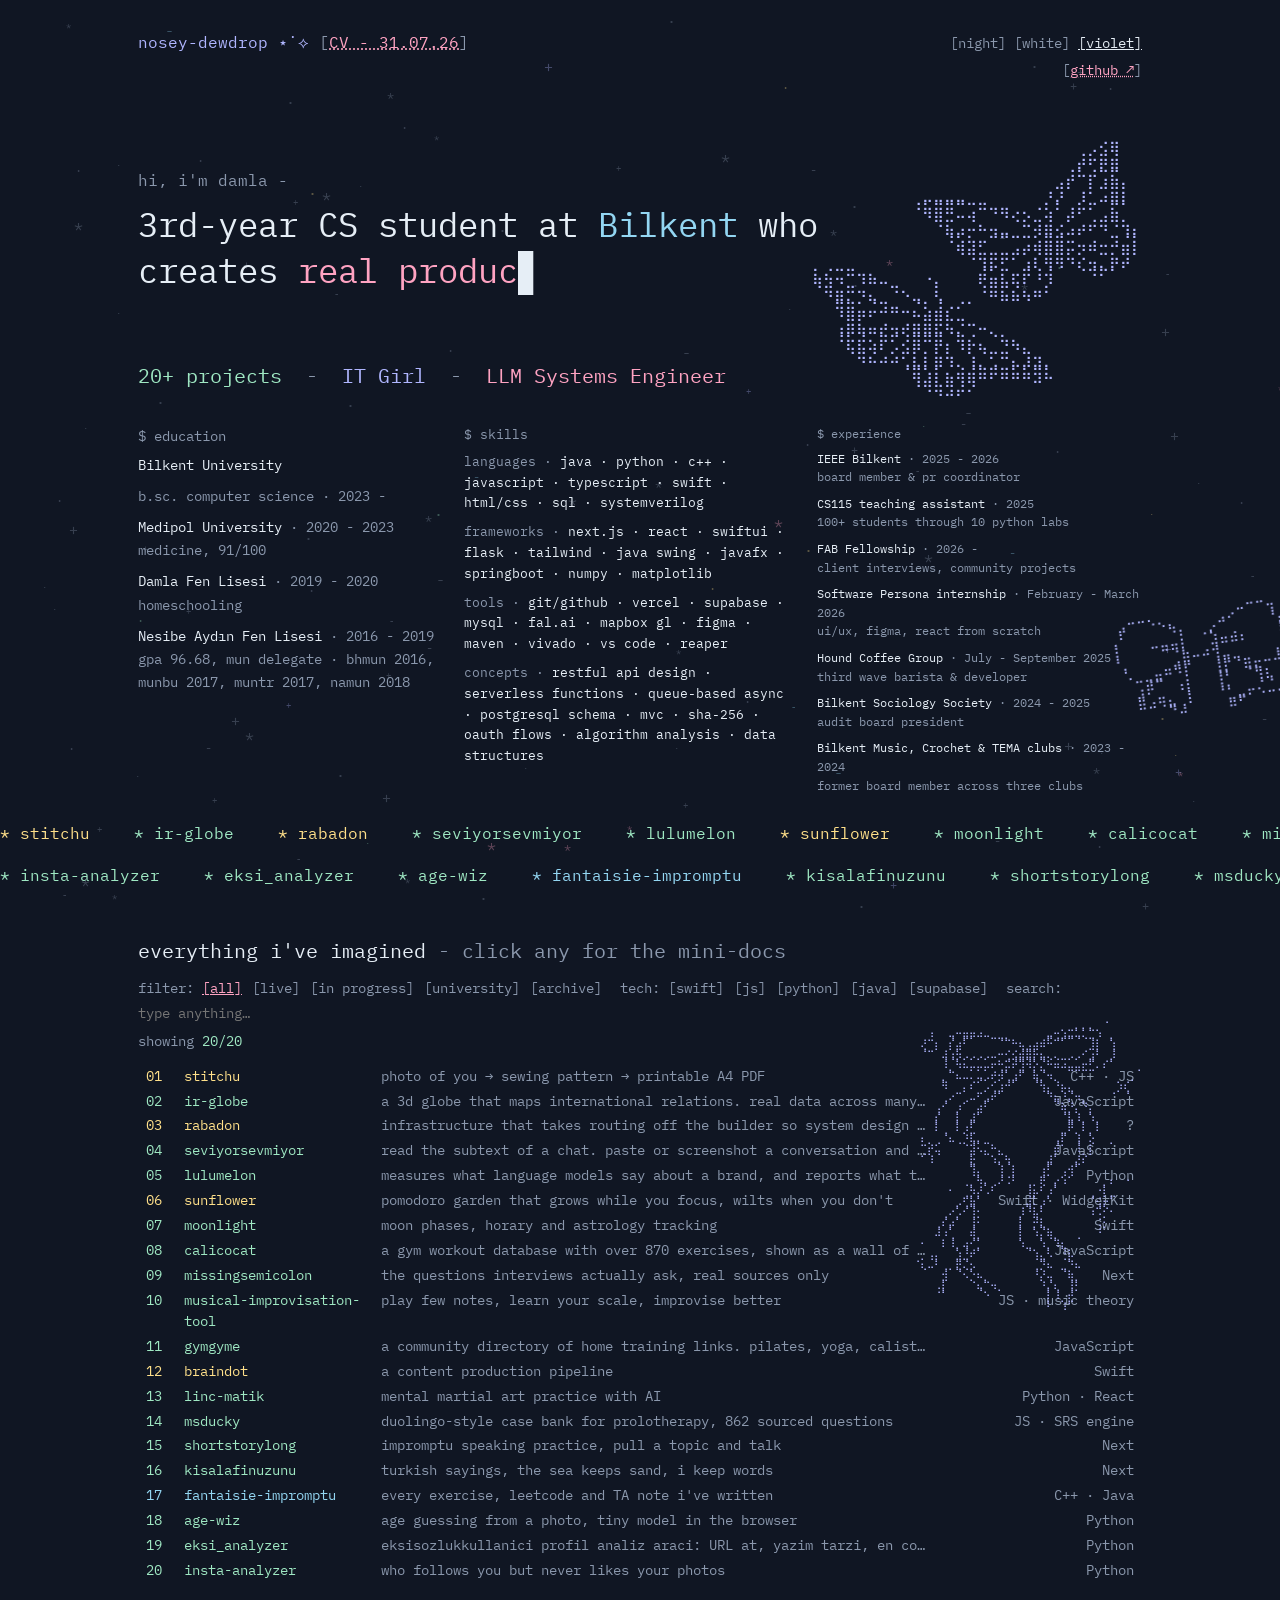
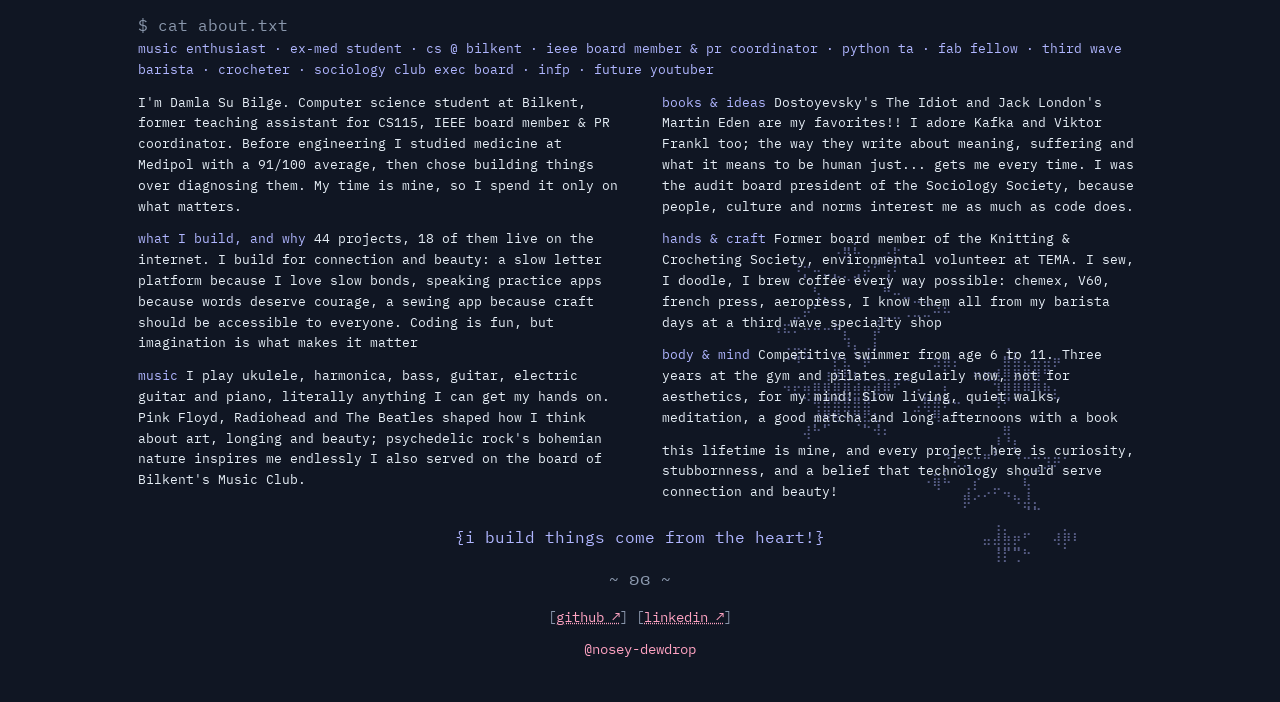
==== commit c94be806: "portfolio sync: repo data refresh" ====
--- a/index.html
+++ b/index.html
@@ -491,7 +491,7 @@
   {sl:"medical-case-generator",e:"🏥",n:"Medical Case Generator",tg:"problem-based learning case generator for med students",d:"A platform that generates medical cases for problem-based learning, born from my medical school years, for schools that don't see a big range of real cases.",t:[],s:"idea",g:null},
   {sl:"dating-app",e:"💘",n:"a dating app",tg:"the idea exists, the name doesn't yet",d:"A dating app idea. It exists in my head, the name is still on its way.",t:[],s:"idea",g:null},
 ];
-const BUILT={"nosey-dewdrop":" ├─ README.md","nosey-dewdrop.github.io":" ├─ damla-log/  (3 files)\n ├─ content/  (2 files)\n ├─ .github/  (1 files)\n │   ├─ workflows/ (1)\n ├─ cv/  (1 files)\n ├─ doodles/  (1 files)\n ├─ scripts/  (1 files)\n ├─ stitchu/  (1 files)\n ├─ sunflower/  (1 files)\n ├─ .gitignore\n ├─ PROJECT.md\n ├─ README.md\n ├─ devlog.md\n ├─ googled9ccb0c2f748b1ad.html\n ├─ index.html\n ├─ linkedin.md\n ├─ robots.txt\n ├─ sitemap.xml\n ├─ vercel.json","vibematch_cs":" ├─ screens/  (21 files)\n ├─ view/  (19 files)\n ├─ server/  (15 files)\n ├─ model_cs/  (14 files)\n ├─ model/  (12 files)\n ├─ data/  (10 files)\n ├─ ui/  (7 files)\n ├─ lib/  (6 files)\n ├─ controller/  (5 files)\n ├─ net/  (4 files)\n ├─ protocol/  (4 files)\n ├─ service/  (4 files)\n ├─ util/  (3 files)\n ├─ app/  (2 files)\n ├─ .gitignore\n ├─ DECISIONS.md\n ├─ DEMO_SENARYO.md\n ├─ README.md\n ├─ SUNUM.md\n ├─ TEAM_UPDATE.md\n ├─ VibeMatch_Sunum.pptx\n ├─ credentials.properties.example\n ├─ reset-demo-user.sh\n ├─ run-server.sh\n ├─ run.sh\n ├─ sunum.html","rabadon":" ├─ docs/  (646 files)\n │   ├─ archive/ (586)\n │   ├─ kanit/ (44)\n │   ├─ cast/ (2)\n ├─ native/  (193 files)\n │   ├─ refenv/ (1)\n ├─ site/  (29 files)\n ├─ scripts/  (14 files)\n │   ├─ arsiv/ (1)\n ├─ core/  (8 files)\n ├─ hooks/  (8 files)\n ├─ npm/  (8 files)\n │   ├─ darwin-arm64/ (2)\n │   ├─ darwin-x64/ (2)\n │   ├─ linux-arm64/ (2)\n ├─ bench/  (4 files)\n ├─ demo/  (4 files)\n │   ├─ fixtures/ (1)\n ├─ redteam/  (4 files)\n ├─ .github/  (3 files)\n │   ├─ workflows/ (3)\n ├─ ui/  (3 files)\n ├─ .rabadon/  (2 files)\n ├─ repair/  (2 files)\n ├─ bin/  (1 files)\n ├─ .gitignore\n ├─ AGENTS-PROTOCOL.md\n ├─ BENCHMARK.md\n ├─ CHANGELOG.md\n ├─ DEVIR-2026-09-07.txt\n ├─ DEVIR-2026-09-08.txt\n ├─ KOSU-RABADON-5.md\n ├─ LICENSE\n ├─ Makefile\n ├─ PROJECT.md\n ├─ README.md\n ├─ REPORTS.md\n ├─ SPEC.md\n ├─ index.html\n ├─ index.mjs\n ├─ package.json","calicocat":" ├─ .gitignore\n ├─ PROJECT.md\n ├─ README.md\n ├─ devlog.md\n ├─ gen-sitemap.py\n ├─ icon-192.png\n ├─ icon-512.png\n ├─ index.html\n ├─ linkedin.md\n ├─ manifest.json\n ├─ moves.js\n ├─ robots.txt\n ├─ script.js\n ├─ sitemap.xml\n ├─ styles.css\n ├─ sw.js","eksi_analyzer":" ├─ docs/  (3 files)\n ├─ .gitignore\n ├─ README.md\n ├─ baslik.py\n ├─ eksi.py\n ├─ fikirler.md","fantaisie-impromptu":" ├─ excercism/  (64 files)\n │   ├─ java/ (41)\n │   ├─ python/ (10)\n │   ├─ javascript/ (1)\n ├─ cpp_lectures/  (61 files)\n │   ├─ weeks/ (25)\n │   ├─ build/ (11)\n │   ├─ week5/ (11)\n ├─ pythun-tutor-labs/  (48 files)\n │   ├─ labs/ (35)\n │   ├─ lab04/ (3)\n │   ├─ tutorial_rojects/ (3)\n ├─ homeworks/  (33 files)\n │   ├─ cs102/ (16)\n │   ├─ cs201/ (16)\n ├─ leetcode/  (18 files)\n ├─ .vscode/  (4 files)\n ├─ portfolio/  (4 files)\n ├─ advent-of-code/  (3 files)\n ├─ data structures/  (1 files)\n ├─ polymorphism/  (1 files)\n ├─ projects_fullstack/  (1 files)\n │   ├─ sql/ (1)\n ├─ projects-fab/  (1 files)\n ├─ sortings/  (1 files)\n ├─ .DS_Store\n ├─ .gitignore\n ├─ LICENSE\n ├─ README.md","insta-analyzer":" ├─ .env.example\n ├─ .gitignore\n ├─ README.md\n ├─ analyze.py","kisalafinuzunu":" ├─ src/  (30 files)\n │   ├─ app/ (13)\n │   ├─ components/ (8)\n │   ├─ lib/ (6)\n ├─ public/  (6 files)\n ├─ .github/  (2 files)\n │   ├─ scripts/ (1)\n │   ├─ workflows/ (1)\n ├─ .gitignore\n ├─ PROJECT.md\n ├─ README.md\n ├─ devlog.md\n ├─ eslint.config.mjs\n ├─ linkedin.md\n ├─ next.config.ts\n ├─ package-lock.json\n ├─ package.json\n ├─ postcss.config.mjs\n ├─ tsconfig.json","missingsemicolon":" ├─ src/  (41 files)\n │   ├─ data/ (20)\n │   ├─ app/ (13)\n │   ├─ components/ (5)\n ├─ .github/  (2 files)\n │   ├─ scripts/ (1)\n │   ├─ workflows/ (1)\n ├─ scripts/  (1 files)\n ├─ .gitignore\n ├─ PROJECT.md\n ├─ README.md\n ├─ devlog.md\n ├─ eslint.config.mjs\n ├─ linkedin.md\n ├─ next.config.ts\n ├─ package-lock.json\n ├─ package.json\n ├─ postcss.config.mjs\n ├─ tsconfig.json","moonlight":" ├─ Moonlight/  (310 files)\n │   ├─ Assets.xcassets/ (272)\n │   ├─ Views/ (13)\n │   ├─ Services/ (11)\n ├─ assets/  (132 files)\n │   ├─ animations/ (64)\n │   ├─ atmospheric/ (19)\n │   ├─ ui/ (14)\n ├─ docs/  (6 files)\n ├─ app/  (4 files)\n ├─ backend/  (4 files)\n ├─ Moonlight.xcodeproj/  (4 files)\n │   ├─ project.xcworkspace/ (2)\n │   ├─ xcuserdata/ (1)\n ├─ .vscode/  (3 files)\n ├─ MoonlightWidget/  (2 files)\n ├─ .gitignore\n ├─ GUIDE.md\n ├─ LICENSE\n ├─ PROJECT.md\n ├─ README.md\n ├─ damla_reference_assets.zip\n ├─ damla_tasks_moonlight.md\n ├─ devlog.md\n ├─ eslint.config.mjs\n ├─ ideas.md\n ├─ jsconfig.json\n ├─ linkedin.md\n ├─ next.config.mjs\n ├─ package-lock.json\n ├─ package.json\n ├─ postcss.config.mjs\n ├─ privacy-policy.md\n ├─ project.yml\n ├─ roadmap.md\n ├─ tasks.md\n ├─ terms.md","musical-improvisation-tool":" ├─ blog/  (12 files)\n ├─ extended-files-philosopy/  (2 files)\n ├─ .gitignore\n ├─ LICENSE\n ├─ PossibleFeatures.md\n ├─ README.md\n ├─ bg.jpg\n ├─ bg.png\n ├─ gen-sitemap.py\n ├─ icon-192.png\n ├─ icon-512.png\n ├─ index.html\n ├─ manifest.json\n ├─ og.jpg\n ├─ robots.txt\n ├─ script.js\n ├─ sitemap.xml\n ├─ styles.css\n ├─ sw.js","shortstorylong":" ├─ src/  (31 files)\n │   ├─ app/ (14)\n │   ├─ components/ (9)\n │   ├─ lib/ (5)\n ├─ .github/  (2 files)\n │   ├─ scripts/ (1)\n │   ├─ workflows/ (1)\n ├─ public/  (1 files)\n ├─ supabase/  (1 files)\n ├─ .gitignore\n ├─ PROJECT.md\n ├─ README.md\n ├─ devlog.md\n ├─ eslint.config.mjs\n ├─ linkedin.md\n ├─ next.config.ts\n ├─ package-lock.json\n ├─ package.json\n ├─ postcss.config.mjs\n ├─ tsconfig.json","sunflower":" ├─ Sunflower/  (56 files)\n │   ├─ Assets.xcassets/ (31)\n │   ├─ Views/ (7)\n │   ├─ Extensions/ (6)\n ├─ landing/  (18 files)\n │   ├─ assets/ (13)\n │   ├─ shots/ (4)\n ├─ docs/  (4 files)\n ├─ SunflowerWidget/  (4 files)\n ├─ Sunflower.xcodeproj/  (1 files)\n ├─ .gitignore\n ├─ PROJECT.md\n ├─ README.md\n ├─ Sunflower.storekit\n ├─ devlog.md\n ├─ linkedin.md\n ├─ project.yml","dewbrain":" ├─ dewbrain/  (20 files)\n ├─ research/  (3 files)\n ├─ .gitignore\n ├─ DECISIONS.md\n ├─ ROADMAP.md\n ├─ THESIS.md","linc-matik":" ├─ frontend/  (20 files)\n │   ├─ src/ (7)\n │   ├─ public/ (6)\n │   ├─ api/ (2)\n ├─ .env.example\n ├─ .gitignore\n ├─ BRIEFING.md\n ├─ Procfile\n ├─ README.md\n ├─ app.py\n ├─ nixpacks.toml\n ├─ requirements.txt\n ├─ runtime.txt\n ├─ yorumlar.json","stitchu-showcase":" ├─ .gitattributes\n ├─ .gitignore\n ├─ README.md\n ├─ stitchu-whitepaper.pdf","sightstone":" ├─ jobs/  (1 files)\n ├─ 404.html\n ├─ accept.html\n ├─ confirm.html\n ├─ cv.html\n ├─ index.html\n ├─ unsubscribe.html","braindot":" ├─ .gitignore\n ├─ PROJECT.md\n ├─ index.html\n ├─ patch-notes.html","gymgyme":" ├─ mockups/  (43 files)\n │   ├─ archive/ (24)\n │   ├─ assets/ (6)\n ├─ engine/  (23 files)\n │   ├─ tools/ (4)\n ├─ benchmarks/  (15 files)\n ├─ js/  (14 files)\n ├─ vendor/  (10 files)\n │   ├─ mediapipe/ (5)\n │   ├─ models/ (4)\n │   ├─ supabase/ (1)\n ├─ data/  (5 files)\n ├─ icons/  (4 files)\n ├─ .operator/  (3 files)\n ├─ img/  (3 files)\n ├─ tests/  (3 files)\n │   ├─ regression/ (3)\n ├─ tools/  (3 files)\n ├─ partials/  (2 files)\n ├─ scripts/  (2 files)\n ├─ css/  (1 files)\n ├─ docs/  (1 files)\n ├─ supabase/  (1 files)\n ├─ .gitattributes\n ├─ .gitignore\n ├─ BUILD-LOG.md\n ├─ DECISIONS.md\n ├─ HANDOFF.md\n ├─ PROJECT.md\n ├─ PROTOKOL.md\n ├─ README.md\n ├─ REWORK-PLAN.md\n ├─ REWORK.md\n ├─ STATUS.md\n ├─ STRATEJI.md\n ├─ YOL-HARITASI.md\n ├─ account.html\n ├─ blog.html\n ├─ coach.html\n ├─ devlog.md\n ├─ directory.html\n ├─ gen-sitemap.py\n ├─ gizlilik-tr.html\n ├─ gizlilik.html\n ├─ index.html\n ├─ linkedin.md\n ├─ manifest.webmanifest\n ├─ moves.html\n ├─ my-moves.html\n ├─ my-program.html\n ├─ package.json\n ├─ patch-notes.html\n ├─ reset-password.html\n ├─ robots.txt\n ├─ script.js\n ├─ seed.js\n ├─ signin.html\n ├─ signup.html\n ├─ sitemap.xml\n ├─ suggest.html\n ├─ suggest.js\n ├─ sw.js\n ├─ terms.html\n ├─ vercel.json","inkbee":" ├─ web/  (47 files)\n │   ├─ js/ (17)\n │   ├─ css/ (4)\n │   ├─ data/ (4)\n ├─ data/  (28 files)\n │   ├─ kitaplar/ (25)\n │   ├─ kazanimlar/ (3)\n ├─ scripts/  (7 files)\n ├─ supabase/  (4 files)\n │   ├─ migrations/ (3)\n │   ├─ cati/ (1)\n ├─ .github/  (1 files)\n │   ├─ workflows/ (1)\n ├─ .gitignore\n ├─ DECISIONS.md\n ├─ PROJECT.md\n ├─ README.md\n ├─ REQUIREMENTS.md\n ├─ devlog.md\n ├─ index.html\n ├─ linkedin.md","ir-globe":" ├─ ulke/  (199 files)\n │   ├─ afghanistan/ (1)\n │   ├─ albania/ (1)\n │   ├─ algeria/ (1)\n ├─ iliski/  (96 files)\n │   ├─ algeria-spain/ (1)\n │   ├─ australia-canada/ (1)\n │   ├─ australia-germany/ (1)\n ├─ data/  (50 files)\n │   ├─ news/ (17)\n │   ├─ events/ (15)\n │   ├─ layers/ (14)\n ├─ scripts/  (29 files)\n │   ├─ lib/ (8)\n │   ├─ sources/ (5)\n │   ├─ ml/ (2)\n ├─ js/  (14 files)\n ├─ konu/  (14 files)\n │   ├─ borc/ (1)\n │   ├─ diplomasi/ (1)\n │   ├─ enerji/ (1)\n ├─ admin/  (6 files)\n ├─ .github/  (4 files)\n │   ├─ workflows/ (4)\n ├─ css/  (2 files)\n ├─ .claude/  (1 files)\n ├─ docs/  (1 files)\n ├─ .gitattributes\n ├─ .gitignore\n ├─ .nojekyll\n ├─ 404.html\n ├─ HANDOFF.md\n ├─ KAYNAKLAR.md\n ├─ PROJECT.md\n ├─ README.md\n ├─ akis.html\n ├─ app.html\n ├─ benim.html\n ├─ bulten.html\n ├─ devlog.md\n ├─ gen-sitemap.py\n ├─ gizlilik.html\n ├─ iliski.html\n ├─ index.html\n ├─ kosullar.html\n ├─ kure.html\n ├─ linkedin.md\n ├─ metodoloji.html\n ├─ package-lock.json\n ├─ package.json\n ├─ reels-script.md\n ├─ robots.txt\n ├─ sitemap.xml\n ├─ surum.html\n ├─ uye.html\n ├─ veri.html","lingolingo":" ├─ Lingolingo/  (57 files)\n │   ├─ Assets.xcassets/ (27)\n │   ├─ Views/ (10)\n │   ├─ Models/ (4)\n ├─ mock/  (29 files)\n │   ├─ assets/ (28)\n ├─ docs/  (22 files)\n │   ├─ assets/ (17)\n ├─ Lingolingo.xcodeproj/  (3 files)\n │   ├─ project.xcworkspace/ (1)\n │   ├─ xcshareddata/ (1)\n ├─ .gitignore\n ├─ APP_STORE_SUBMISSION.md\n ├─ PROJECT.md\n ├─ README.md\n ├─ devlog.md\n ├─ juror_2026-07-07.md\n ├─ linkedin.md\n ├─ project.yml","seviyorsevmiyor":" ├─ web/  (39 files)\n │   ├─ js/ (22)\n │   ├─ css/ (4)\n │   ├─ data/ (1)\n ├─ train/  (28 files)\n ├─ backend/  (4 files)\n │   ├─ tests/ (1)\n ├─ .rabadon/  (2 files)\n ├─ .github/  (1 files)\n │   ├─ workflows/ (1)\n ├─ GIRDI/  (1 files)\n │   ├─ tarayici/ (1)\n ├─ .gitignore\n ├─ KOSU-v1.md\n ├─ README.md\n ├─ devlog.md\n ├─ linkedin.md","smolder":" ├─ .rabadon/  (1 files)\n ├─ .gitignore\n ├─ README.md","sunny":" ├─ sunny/  (44 files)\n │   ├─ sunny/ (37)\n │   ├─ sunny.xcodeproj/ (4)\n │   ├─ sunnyUITests/ (2)\n ├─ docs/  (10 files)\n │   ├─ images/ (9)\n ├─ .DS_Store\n ├─ .gitignore\n ├─ README.md","youdecide":" ├─ README.md\n ├─ index.html\n ├─ script.js\n ├─ styles.css","grounded-content-workflow":" ├─ src/  (24 files)\n │   ├─ lib/ (13)\n │   ├─ app/ (8)\n │   ├─ inngest/ (3)\n ├─ data/  (6 files)\n ├─ tests/  (6 files)\n ├─ outputs/  (5 files)\n ├─ public/  (5 files)\n ├─ scripts/  (4 files)\n ├─ .env.example\n ├─ .gitignore\n ├─ NOTES.md\n ├─ README.md\n ├─ eslint.config.mjs\n ├─ next.config.ts\n ├─ package-lock.json\n ├─ package.json\n ├─ postcss.config.mjs\n ├─ tsconfig.json","lulumelon":" ├─ lulumelon/  (82 files)\n │   ├─ tests/ (46)\n │   ├─ collect/ (12)\n │   ├─ mirror/ (12)\n ├─ src/  (34 files)\n │   ├─ app/ (24)\n │   ├─ lib/ (8)\n │   ├─ fonts/ (2)\n ├─ data/  (5 files)\n │   ├─ published/ (4)\n │   ├─ subjects/ (1)\n ├─ tests/  (5 files)\n ├─ .github/  (1 files)\n │   ├─ workflows/ (1)\n ├─ docs/  (1 files)\n ├─ scripts/  (1 files)\n ├─ .env.example\n ├─ .gitignore\n ├─ CHANGELOG.md\n ├─ LICENSE\n ├─ README.md\n ├─ conftest.py\n ├─ eslint.config.mjs\n ├─ next.config.ts\n ├─ package-lock.json\n ├─ package.json\n ├─ postcss.config.mjs\n ├─ pyproject.toml\n ├─ tsconfig.json","stitchu":" ├─ engine/  (472 files)\n │   ├─ tests/ (177)\n │   ├─ src/ (131)\n │   ├─ tools/ (106)\n ├─ web/  (127 files)\n │   ├─ js/ (31)\n │   ├─ assets/ (22)\n │   ├─ data/ (22)\n ├─ KOSU/  (122 files)\n │   ├─ ciktilar/ (83)\n │   ├─ regresyon/ (18)\n │   ├─ onbellek/ (5)\n ├─ vision/  (36 files)\n │   ├─ eval/ (33)\n ├─ contract/  (33 files)\n │   ├─ layers/ (4)\n ├─ knowledge/  (21 files)\n ├─ scripts/  (13 files)\n │   ├─ hooks/ (1)\n ├─ backend/  (12 files)\n │   ├─ engine/ (2)\n ├─ dataset/  (6 files)\n │   ├─ eval/ (3)\n │   ├─ taste-pool/ (2)\n ├─ docs/  (6 files)\n ├─ engine-check/  (4 files)\n │   ├─ harness/ (4)\n ├─ recipes/  (3 files)\n ├─ vision-student/  (3 files)\n ├─ .github/  (1 files)\n │   ├─ workflows/ (1)\n ├─ .rabadon/  (1 files)\n ├─ .vardiya/  (1 files)\n ├─ App/  (1 files)\n │   ├─ Stitchu/ (1)\n ├─ .gitattributes\n ├─ .gitignore\n ├─ 0509-kosu.md\n ├─ HEDEF.md\n ├─ README.md\n ├─ conftest.py","vibecodedslopware":" ├─ tema/  (21 files)\n │   ├─ og/ (8)\n ├─ soru/  (16 files)\n │   ├─ can-you-break-your-own-rule/ (1)\n │   ├─ can-your-own-phone-open-it/ (1)\n │   ├─ how-does-the-browser-learn-about-the-second-file/ (1)\n ├─ .rabadon/  (14 files)\n │   ├─ sessions/ (12)\n ├─ tr/  (13 files)\n │   ├─ slopware/ (3)\n │   ├─ kitap/ (2)\n │   ├─ kontrol/ (2)\n ├─ yazilar/  (8 files)\n │   ├─ en/ (6)\n │   ├─ tr/ (2)\n ├─ slopware/  (7 files)\n │   ├─ dev-ve-build/ (1)\n │   ├─ ekranindaki-sey/ (1)\n │   ├─ localhost/ (1)\n ├─ kontrol/  (6 files)\n │   ├─ dev-ve-build/ (1)\n │   ├─ ekranindaki-sey/ (1)\n │   ├─ localhost/ (1)\n ├─ _arsiv/  (4 files)\n ├─ _kurulum/  (2 files)\n ├─ kitap/  (2 files)\n ├─ .claude/  (1 files)\n ├─ .github/  (1 files)\n │   ├─ workflows/ (1)\n ├─ ara/  (1 files)\n ├─ forum/  (1 files)\n ├─ .gitignore\n ├─ 404.html\n ├─ DEVIR.md\n ├─ TALIMAT.md\n ├─ arama-en.json\n ├─ arama-tr.json\n ├─ bak.sh\n ├─ cdp.js\n ├─ css-harita.py\n ├─ gorunum-fark.py\n ├─ gorunum.js\n ├─ index.html\n ├─ kontrol.py\n ├─ kur.py\n ├─ mobil.js\n ├─ mufredat.json\n ├─ olc-gorunum.sh\n ├─ olcum.js\n ├─ robots.txt\n ├─ rss.xml\n ├─ sitemap.xml","dewsletter":" ├─ docs/  (1279 files)\n │   ├─ jobs/ (1264)\n │   ├─ u/ (2)\n │   ├─ vendor/ (2)\n ├─ engine/  (41 files)\n │   ├─ tests/ (23)\n │   ├─ data/ (6)\n │   ├─ fetch/ (5)\n ├─ site-mock/  (3 files)\n ├─ .github/  (2 files)\n │   ├─ workflows/ (2)\n ├─ .claude/  (1 files)\n ├─ .rabadon/  (1 files)\n ├─ GIRDI/  (1 files)\n │   ├─ teslimat/ (1)\n ├─ tools/  (1 files)\n ├─ .gitignore\n ├─ KOSU-v4.md\n ├─ README.md\n ├─ STACK.md\n ├─ firsatlar.md\n ├─ profile.json\n ├─ writing-style.json"};
+const BUILT={"nosey-dewdrop":" ├─ README.md","nosey-dewdrop.github.io":" ├─ damla-log/  (3 files)\n ├─ content/  (2 files)\n ├─ .github/  (1 files)\n │   ├─ workflows/ (1)\n ├─ cv/  (1 files)\n ├─ doodles/  (1 files)\n ├─ scripts/  (1 files)\n ├─ stitchu/  (1 files)\n ├─ sunflower/  (1 files)\n ├─ .gitignore\n ├─ PROJECT.md\n ├─ README.md\n ├─ devlog.md\n ├─ googled9ccb0c2f748b1ad.html\n ├─ index.html\n ├─ linkedin.md\n ├─ robots.txt\n ├─ sitemap.xml\n ├─ vercel.json","vibematch_cs":" ├─ screens/  (21 files)\n ├─ view/  (19 files)\n ├─ server/  (15 files)\n ├─ model_cs/  (14 files)\n ├─ model/  (12 files)\n ├─ data/  (10 files)\n ├─ ui/  (7 files)\n ├─ lib/  (6 files)\n ├─ controller/  (5 files)\n ├─ net/  (4 files)\n ├─ protocol/  (4 files)\n ├─ service/  (4 files)\n ├─ util/  (3 files)\n ├─ app/  (2 files)\n ├─ .gitignore\n ├─ DECISIONS.md\n ├─ DEMO_SENARYO.md\n ├─ README.md\n ├─ SUNUM.md\n ├─ TEAM_UPDATE.md\n ├─ VibeMatch_Sunum.pptx\n ├─ credentials.properties.example\n ├─ reset-demo-user.sh\n ├─ run-server.sh\n ├─ run.sh\n ├─ sunum.html","rabadon":" ├─ docs/  (646 files)\n │   ├─ archive/ (586)\n │   ├─ kanit/ (44)\n │   ├─ cast/ (2)\n ├─ native/  (193 files)\n │   ├─ refenv/ (1)\n ├─ site/  (29 files)\n ├─ scripts/  (14 files)\n │   ├─ arsiv/ (1)\n ├─ core/  (8 files)\n ├─ hooks/  (8 files)\n ├─ npm/  (8 files)\n │   ├─ darwin-arm64/ (2)\n │   ├─ darwin-x64/ (2)\n │   ├─ linux-arm64/ (2)\n ├─ bench/  (4 files)\n ├─ demo/  (4 files)\n │   ├─ fixtures/ (1)\n ├─ redteam/  (4 files)\n ├─ .github/  (3 files)\n │   ├─ workflows/ (3)\n ├─ ui/  (3 files)\n ├─ .rabadon/  (2 files)\n ├─ repair/  (2 files)\n ├─ bin/  (1 files)\n ├─ .gitignore\n ├─ AGENTS-PROTOCOL.md\n ├─ BENCHMARK.md\n ├─ CHANGELOG.md\n ├─ DEVIR-2026-09-07.txt\n ├─ DEVIR-2026-09-08.txt\n ├─ KOSU-RABADON-5.md\n ├─ LICENSE\n ├─ Makefile\n ├─ PROJECT.md\n ├─ README.md\n ├─ REPORTS.md\n ├─ SPEC.md\n ├─ index.html\n ├─ index.mjs\n ├─ package.json","calicocat":" ├─ .gitignore\n ├─ PROJECT.md\n ├─ README.md\n ├─ devlog.md\n ├─ gen-sitemap.py\n ├─ icon-192.png\n ├─ icon-512.png\n ├─ index.html\n ├─ linkedin.md\n ├─ manifest.json\n ├─ moves.js\n ├─ robots.txt\n ├─ script.js\n ├─ sitemap.xml\n ├─ styles.css\n ├─ sw.js","eksi_analyzer":" ├─ docs/  (3 files)\n ├─ .gitignore\n ├─ README.md\n ├─ baslik.py\n ├─ eksi.py\n ├─ fikirler.md","fantaisie-impromptu":" ├─ excercism/  (64 files)\n │   ├─ java/ (41)\n │   ├─ python/ (10)\n │   ├─ javascript/ (1)\n ├─ cpp_lectures/  (61 files)\n │   ├─ weeks/ (25)\n │   ├─ build/ (11)\n │   ├─ week5/ (11)\n ├─ pythun-tutor-labs/  (48 files)\n │   ├─ labs/ (35)\n │   ├─ lab04/ (3)\n │   ├─ tutorial_rojects/ (3)\n ├─ homeworks/  (33 files)\n │   ├─ cs102/ (16)\n │   ├─ cs201/ (16)\n ├─ leetcode/  (18 files)\n ├─ .vscode/  (4 files)\n ├─ portfolio/  (4 files)\n ├─ advent-of-code/  (3 files)\n ├─ data structures/  (1 files)\n ├─ polymorphism/  (1 files)\n ├─ projects_fullstack/  (1 files)\n │   ├─ sql/ (1)\n ├─ projects-fab/  (1 files)\n ├─ sortings/  (1 files)\n ├─ .DS_Store\n ├─ .gitignore\n ├─ LICENSE\n ├─ README.md","insta-analyzer":" ├─ .env.example\n ├─ .gitignore\n ├─ README.md\n ├─ analyze.py","kisalafinuzunu":" ├─ src/  (30 files)\n │   ├─ app/ (13)\n │   ├─ components/ (8)\n │   ├─ lib/ (6)\n ├─ public/  (6 files)\n ├─ .github/  (2 files)\n │   ├─ scripts/ (1)\n │   ├─ workflows/ (1)\n ├─ .gitignore\n ├─ PROJECT.md\n ├─ README.md\n ├─ devlog.md\n ├─ eslint.config.mjs\n ├─ linkedin.md\n ├─ next.config.ts\n ├─ package-lock.json\n ├─ package.json\n ├─ postcss.config.mjs\n ├─ tsconfig.json","missingsemicolon":" ├─ src/  (41 files)\n │   ├─ data/ (20)\n │   ├─ app/ (13)\n │   ├─ components/ (5)\n ├─ .github/  (2 files)\n │   ├─ scripts/ (1)\n │   ├─ workflows/ (1)\n ├─ scripts/  (1 files)\n ├─ .gitignore\n ├─ PROJECT.md\n ├─ README.md\n ├─ devlog.md\n ├─ eslint.config.mjs\n ├─ linkedin.md\n ├─ next.config.ts\n ├─ package-lock.json\n ├─ package.json\n ├─ postcss.config.mjs\n ├─ tsconfig.json","moonlight":" ├─ Moonlight/  (310 files)\n │   ├─ Assets.xcassets/ (272)\n │   ├─ Views/ (13)\n │   ├─ Services/ (11)\n ├─ assets/  (132 files)\n │   ├─ animations/ (64)\n │   ├─ atmospheric/ (19)\n │   ├─ ui/ (14)\n ├─ docs/  (6 files)\n ├─ app/  (4 files)\n ├─ backend/  (4 files)\n ├─ Moonlight.xcodeproj/  (4 files)\n │   ├─ project.xcworkspace/ (2)\n │   ├─ xcuserdata/ (1)\n ├─ .vscode/  (3 files)\n ├─ MoonlightWidget/  (2 files)\n ├─ .gitignore\n ├─ GUIDE.md\n ├─ LICENSE\n ├─ PROJECT.md\n ├─ README.md\n ├─ damla_reference_assets.zip\n ├─ damla_tasks_moonlight.md\n ├─ devlog.md\n ├─ eslint.config.mjs\n ├─ ideas.md\n ├─ jsconfig.json\n ├─ linkedin.md\n ├─ next.config.mjs\n ├─ package-lock.json\n ├─ package.json\n ├─ postcss.config.mjs\n ├─ privacy-policy.md\n ├─ project.yml\n ├─ roadmap.md\n ├─ tasks.md\n ├─ terms.md","musical-improvisation-tool":" ├─ blog/  (12 files)\n ├─ extended-files-philosopy/  (2 files)\n ├─ .gitignore\n ├─ LICENSE\n ├─ PossibleFeatures.md\n ├─ README.md\n ├─ bg.jpg\n ├─ bg.png\n ├─ gen-sitemap.py\n ├─ icon-192.png\n ├─ icon-512.png\n ├─ index.html\n ├─ manifest.json\n ├─ og.jpg\n ├─ robots.txt\n ├─ script.js\n ├─ sitemap.xml\n ├─ styles.css\n ├─ sw.js","shortstorylong":" ├─ src/  (31 files)\n │   ├─ app/ (14)\n │   ├─ components/ (9)\n │   ├─ lib/ (5)\n ├─ .github/  (2 files)\n │   ├─ scripts/ (1)\n │   ├─ workflows/ (1)\n ├─ public/  (1 files)\n ├─ supabase/  (1 files)\n ├─ .gitignore\n ├─ PROJECT.md\n ├─ README.md\n ├─ devlog.md\n ├─ eslint.config.mjs\n ├─ linkedin.md\n ├─ next.config.ts\n ├─ package-lock.json\n ├─ package.json\n ├─ postcss.config.mjs\n ├─ tsconfig.json","sunflower":" ├─ Sunflower/  (56 files)\n │   ├─ Assets.xcassets/ (31)\n │   ├─ Views/ (7)\n │   ├─ Extensions/ (6)\n ├─ landing/  (18 files)\n │   ├─ assets/ (13)\n │   ├─ shots/ (4)\n ├─ docs/  (4 files)\n ├─ SunflowerWidget/  (4 files)\n ├─ Sunflower.xcodeproj/  (1 files)\n ├─ .gitignore\n ├─ PROJECT.md\n ├─ README.md\n ├─ Sunflower.storekit\n ├─ devlog.md\n ├─ linkedin.md\n ├─ project.yml","dewbrain":" ├─ dewbrain/  (20 files)\n ├─ research/  (3 files)\n ├─ .gitignore\n ├─ DECISIONS.md\n ├─ ROADMAP.md\n ├─ THESIS.md","linc-matik":" ├─ frontend/  (20 files)\n │   ├─ src/ (7)\n │   ├─ public/ (6)\n │   ├─ api/ (2)\n ├─ .env.example\n ├─ .gitignore\n ├─ BRIEFING.md\n ├─ Procfile\n ├─ README.md\n ├─ app.py\n ├─ nixpacks.toml\n ├─ requirements.txt\n ├─ runtime.txt\n ├─ yorumlar.json","stitchu-showcase":" ├─ .gitattributes\n ├─ .gitignore\n ├─ README.md\n ├─ stitchu-whitepaper.pdf","sightstone":" ├─ jobs/  (1 files)\n ├─ 404.html\n ├─ accept.html\n ├─ confirm.html\n ├─ cv.html\n ├─ index.html\n ├─ unsubscribe.html","braindot":" ├─ .gitignore\n ├─ PROJECT.md\n ├─ index.html\n ├─ patch-notes.html","gymgyme":" ├─ mockups/  (43 files)\n │   ├─ archive/ (24)\n │   ├─ assets/ (6)\n ├─ engine/  (23 files)\n │   ├─ tools/ (4)\n ├─ benchmarks/  (15 files)\n ├─ js/  (14 files)\n ├─ vendor/  (10 files)\n │   ├─ mediapipe/ (5)\n │   ├─ models/ (4)\n │   ├─ supabase/ (1)\n ├─ data/  (5 files)\n ├─ icons/  (4 files)\n ├─ .operator/  (3 files)\n ├─ img/  (3 files)\n ├─ tests/  (3 files)\n │   ├─ regression/ (3)\n ├─ tools/  (3 files)\n ├─ partials/  (2 files)\n ├─ scripts/  (2 files)\n ├─ css/  (1 files)\n ├─ docs/  (1 files)\n ├─ supabase/  (1 files)\n ├─ .gitattributes\n ├─ .gitignore\n ├─ BUILD-LOG.md\n ├─ DECISIONS.md\n ├─ HANDOFF.md\n ├─ PROJECT.md\n ├─ PROTOKOL.md\n ├─ README.md\n ├─ REWORK-PLAN.md\n ├─ REWORK.md\n ├─ STATUS.md\n ├─ STRATEJI.md\n ├─ YOL-HARITASI.md\n ├─ account.html\n ├─ blog.html\n ├─ coach.html\n ├─ devlog.md\n ├─ directory.html\n ├─ gen-sitemap.py\n ├─ gizlilik-tr.html\n ├─ gizlilik.html\n ├─ index.html\n ├─ linkedin.md\n ├─ manifest.webmanifest\n ├─ moves.html\n ├─ my-moves.html\n ├─ my-program.html\n ├─ package.json\n ├─ patch-notes.html\n ├─ reset-password.html\n ├─ robots.txt\n ├─ script.js\n ├─ seed.js\n ├─ signin.html\n ├─ signup.html\n ├─ sitemap.xml\n ├─ suggest.html\n ├─ suggest.js\n ├─ sw.js\n ├─ terms.html\n ├─ vercel.json","inkbee":" ├─ web/  (47 files)\n │   ├─ js/ (17)\n │   ├─ css/ (4)\n │   ├─ data/ (4)\n ├─ data/  (28 files)\n │   ├─ kitaplar/ (25)\n │   ├─ kazanimlar/ (3)\n ├─ scripts/  (7 files)\n ├─ supabase/  (4 files)\n │   ├─ migrations/ (3)\n │   ├─ cati/ (1)\n ├─ .github/  (1 files)\n │   ├─ workflows/ (1)\n ├─ .gitignore\n ├─ DECISIONS.md\n ├─ PROJECT.md\n ├─ README.md\n ├─ REQUIREMENTS.md\n ├─ devlog.md\n ├─ index.html\n ├─ linkedin.md","ir-globe":" ├─ ulke/  (199 files)\n │   ├─ afghanistan/ (1)\n │   ├─ albania/ (1)\n │   ├─ algeria/ (1)\n ├─ iliski/  (96 files)\n │   ├─ afghanistan-uzbekistan/ (1)\n │   ├─ algeria-spain/ (1)\n │   ├─ australia-canada/ (1)\n ├─ data/  (50 files)\n │   ├─ news/ (17)\n │   ├─ events/ (15)\n │   ├─ layers/ (14)\n ├─ scripts/  (29 files)\n │   ├─ lib/ (8)\n │   ├─ sources/ (5)\n │   ├─ ml/ (2)\n ├─ js/  (14 files)\n ├─ konu/  (14 files)\n │   ├─ borc/ (1)\n │   ├─ diplomasi/ (1)\n │   ├─ enerji/ (1)\n ├─ admin/  (6 files)\n ├─ .github/  (4 files)\n │   ├─ workflows/ (4)\n ├─ css/  (2 files)\n ├─ .claude/  (1 files)\n ├─ docs/  (1 files)\n ├─ .gitattributes\n ├─ .gitignore\n ├─ .nojekyll\n ├─ 404.html\n ├─ HANDOFF.md\n ├─ KAYNAKLAR.md\n ├─ PROJECT.md\n ├─ README.md\n ├─ akis.html\n ├─ app.html\n ├─ benim.html\n ├─ bulten.html\n ├─ devlog.md\n ├─ gen-sitemap.py\n ├─ gizlilik.html\n ├─ iliski.html\n ├─ index.html\n ├─ kosullar.html\n ├─ kure.html\n ├─ linkedin.md\n ├─ metodoloji.html\n ├─ package-lock.json\n ├─ package.json\n ├─ reels-script.md\n ├─ robots.txt\n ├─ sitemap.xml\n ├─ surum.html\n ├─ uye.html\n ├─ veri.html","lingolingo":" ├─ Lingolingo/  (57 files)\n │   ├─ Assets.xcassets/ (27)\n │   ├─ Views/ (10)\n │   ├─ Models/ (4)\n ├─ mock/  (29 files)\n │   ├─ assets/ (28)\n ├─ docs/  (22 files)\n │   ├─ assets/ (17)\n ├─ Lingolingo.xcodeproj/  (3 files)\n │   ├─ project.xcworkspace/ (1)\n │   ├─ xcshareddata/ (1)\n ├─ .gitignore\n ├─ APP_STORE_SUBMISSION.md\n ├─ PROJECT.md\n ├─ README.md\n ├─ devlog.md\n ├─ juror_2026-07-07.md\n ├─ linkedin.md\n ├─ project.yml","seviyorsevmiyor":" ├─ web/  (39 files)\n │   ├─ js/ (22)\n │   ├─ css/ (4)\n │   ├─ data/ (1)\n ├─ train/  (28 files)\n ├─ backend/  (4 files)\n │   ├─ tests/ (1)\n ├─ .rabadon/  (2 files)\n ├─ .github/  (1 files)\n │   ├─ workflows/ (1)\n ├─ GIRDI/  (1 files)\n │   ├─ tarayici/ (1)\n ├─ .gitignore\n ├─ KOSU-v1.md\n ├─ README.md\n ├─ devlog.md\n ├─ linkedin.md","smolder":" ├─ .rabadon/  (1 files)\n ├─ .gitignore\n ├─ README.md","sunny":" ├─ sunny/  (44 files)\n │   ├─ sunny/ (37)\n │   ├─ sunny.xcodeproj/ (4)\n │   ├─ sunnyUITests/ (2)\n ├─ docs/  (10 files)\n │   ├─ images/ (9)\n ├─ .DS_Store\n ├─ .gitignore\n ├─ README.md","youdecide":" ├─ README.md\n ├─ index.html\n ├─ script.js\n ├─ styles.css","grounded-content-workflow":" ├─ src/  (24 files)\n │   ├─ lib/ (13)\n │   ├─ app/ (8)\n │   ├─ inngest/ (3)\n ├─ data/  (6 files)\n ├─ tests/  (6 files)\n ├─ outputs/  (5 files)\n ├─ public/  (5 files)\n ├─ scripts/  (4 files)\n ├─ .env.example\n ├─ .gitignore\n ├─ NOTES.md\n ├─ README.md\n ├─ eslint.config.mjs\n ├─ next.config.ts\n ├─ package-lock.json\n ├─ package.json\n ├─ postcss.config.mjs\n ├─ tsconfig.json","lulumelon":" ├─ lulumelon/  (82 files)\n │   ├─ tests/ (46)\n │   ├─ collect/ (12)\n │   ├─ mirror/ (12)\n ├─ src/  (34 files)\n │   ├─ app/ (24)\n │   ├─ lib/ (8)\n │   ├─ fonts/ (2)\n ├─ data/  (5 files)\n │   ├─ published/ (4)\n │   ├─ subjects/ (1)\n ├─ tests/  (5 files)\n ├─ .github/  (1 files)\n │   ├─ workflows/ (1)\n ├─ docs/  (1 files)\n ├─ scripts/  (1 files)\n ├─ .env.example\n ├─ .gitignore\n ├─ CHANGELOG.md\n ├─ LICENSE\n ├─ README.md\n ├─ conftest.py\n ├─ eslint.config.mjs\n ├─ next.config.ts\n ├─ package-lock.json\n ├─ package.json\n ├─ postcss.config.mjs\n ├─ pyproject.toml\n ├─ tsconfig.json","stitchu":" ├─ engine/  (474 files)\n │   ├─ tests/ (179)\n │   ├─ src/ (131)\n │   ├─ tools/ (106)\n ├─ web/  (127 files)\n │   ├─ js/ (31)\n │   ├─ assets/ (22)\n │   ├─ data/ (22)\n ├─ KOSU/  (122 files)\n │   ├─ ciktilar/ (83)\n │   ├─ regresyon/ (18)\n │   ├─ onbellek/ (5)\n ├─ vision/  (36 files)\n │   ├─ eval/ (33)\n ├─ contract/  (33 files)\n │   ├─ layers/ (4)\n ├─ knowledge/  (21 files)\n ├─ scripts/  (13 files)\n │   ├─ hooks/ (1)\n ├─ backend/  (12 files)\n │   ├─ engine/ (2)\n ├─ dataset/  (6 files)\n │   ├─ eval/ (3)\n │   ├─ taste-pool/ (2)\n ├─ docs/  (6 files)\n ├─ engine-check/  (4 files)\n │   ├─ harness/ (4)\n ├─ recipes/  (3 files)\n ├─ vision-student/  (3 files)\n ├─ .github/  (1 files)\n │   ├─ workflows/ (1)\n ├─ .rabadon/  (1 files)\n ├─ .vardiya/  (1 files)\n ├─ App/  (1 files)\n │   ├─ Stitchu/ (1)\n ├─ .gitattributes\n ├─ .gitignore\n ├─ 0509-kosu.md\n ├─ HEDEF.md\n ├─ README.md\n ├─ conftest.py","vibecodedslopware":" ├─ tema/  (21 files)\n │   ├─ og/ (8)\n ├─ soru/  (16 files)\n │   ├─ can-you-break-your-own-rule/ (1)\n │   ├─ can-your-own-phone-open-it/ (1)\n │   ├─ how-does-the-browser-learn-about-the-second-file/ (1)\n ├─ .rabadon/  (14 files)\n │   ├─ sessions/ (12)\n ├─ tr/  (13 files)\n │   ├─ slopware/ (3)\n │   ├─ kitap/ (2)\n │   ├─ kontrol/ (2)\n ├─ yazilar/  (8 files)\n │   ├─ en/ (6)\n │   ├─ tr/ (2)\n ├─ slopware/  (7 files)\n │   ├─ dev-ve-build/ (1)\n │   ├─ ekranindaki-sey/ (1)\n │   ├─ localhost/ (1)\n ├─ kontrol/  (6 files)\n │   ├─ dev-ve-build/ (1)\n │   ├─ ekranindaki-sey/ (1)\n │   ├─ localhost/ (1)\n ├─ _arsiv/  (4 files)\n ├─ _kurulum/  (2 files)\n ├─ kitap/  (2 files)\n ├─ .claude/  (1 files)\n ├─ .github/  (1 files)\n │   ├─ workflows/ (1)\n ├─ ara/  (1 files)\n ├─ forum/  (1 files)\n ├─ .gitignore\n ├─ 404.html\n ├─ DEVIR.md\n ├─ TALIMAT.md\n ├─ arama-en.json\n ├─ arama-tr.json\n ├─ bak.sh\n ├─ cdp.js\n ├─ css-harita.py\n ├─ gorunum-fark.py\n ├─ gorunum.js\n ├─ index.html\n ├─ kontrol.py\n ├─ kur.py\n ├─ mobil.js\n ├─ mufredat.json\n ├─ olc-gorunum.sh\n ├─ olcum.js\n ├─ robots.txt\n ├─ rss.xml\n ├─ sitemap.xml","dewsletter":" ├─ docs/  (1279 files)\n │   ├─ jobs/ (1264)\n │   ├─ u/ (2)\n │   ├─ vendor/ (2)\n ├─ engine/  (41 files)\n │   ├─ tests/ (23)\n │   ├─ data/ (6)\n │   ├─ fetch/ (5)\n ├─ site-mock/  (3 files)\n ├─ .github/  (2 files)\n │   ├─ workflows/ (2)\n ├─ .claude/  (1 files)\n ├─ .rabadon/  (1 files)\n ├─ GIRDI/  (1 files)\n │   ├─ teslimat/ (1)\n ├─ tools/  (1 files)\n ├─ .gitignore\n ├─ KOSU-v4.md\n ├─ README.md\n ├─ STACK.md\n ├─ firsatlar.md\n ├─ profile.json\n ├─ writing-style.json"};
 const MODS={"lingolingo": [{"f": "Services/SpeechService.swift", "j": "records mic, transcribes fully on-device, deletes audio"}, {"f": "Services/AnalysisEngine.swift", "j": "pure functions turning timed transcript into scores"}, {"f": "Store/SecureLedger.swift", "j": "hmac-signed keychain ledger against credit tampering"}, {"f": "Store/CreditStore.swift", "j": "storekit credit packs, welcome credits, balance"}, {"f": "Models/TopicStore.swift", "j": "bundled topic bank, random and daily topics"}, {"f": "Views/SpeakingView.swift", "j": "speaking session ui: timer, notes, mic modes"}], "sunflower": [{"f": "Views/Timer/TimerView.swift", "j": "wall-clock timer with sprout grow/wilt states"}, {"f": "Models/FocusSession.swift", "j": "swiftdata record of each focus session"}, {"f": "Models/GardenItem.swift", "j": "placed garden trees, flowers, decorations model"}, {"f": "Extensions/StoreManager.swift", "j": "storekit pro subscriptions and lifetime entitlements"}, {"f": "Extensions/LiveActivityManager.swift", "j": "starts and ends focus live activities"}, {"f": "Views/Stats/StatsModel.swift", "j": "stats aggregation plus on-brand haptic ticks"}], "stitchu": [{"f": "Engine/GarmentDrafter.swift", "j": "turns confirmed garment spec into drafted pattern"}, {"f": "Engine/BodiceBlock.swift", "j": "parametric bodice block from verified formulas"}, {"f": "Engine/SkirtBlock.swift", "j": "drafts a-line, straight, gathered, half-circle skirts"}, {"f": "Engine/PatternValidator.swift", "j": "checks geometric invariants before pattern export"}, {"f": "Services/PatternPDFExporter.swift", "j": "tiles pattern to 1:1 a4 pdf pages"}, {"f": "Services/ClaudeService.swift", "j": "claude photo analysis with safe manual fallback"}], "scrapp": [{"f": "Screens/NotebookCanvasView.swift", "j": "free-form canvas with move, frame, sticker tools"}, {"f": "Models/Notebook.swift", "j": "notebook model with cascade stamps and bookmarks"}, {"f": "Models/Stamp.swift", "j": "framed photo with note, position, scale, rotation"}, {"f": "Services/StampService.swift", "j": "crud for stamps in a notebook"}, {"f": "Services/StoreService.swift", "j": "storekit sticker pack purchases and entitlements"}], "msducky": [{"f": "js/app.js", "j": "pwa router/views: hearts, xp, streak, leitner srs"}, {"f": "web/shared.js", "j": "doctors site header, article panels, exam overlay"}, {"f": "tools/build_web.py", "j": "builds web data.js, static paper pages, sitemap"}, {"f": "js/data.js", "j": "loads papers.json and per-region question banks"}, {"f": "scripts/haftalik.mjs", "j": "sends weekly region digest email via resend"}], "snailmail-web": [{"f": "whimsy.html", "j": "pastel landing, loads damla art into slots"}, {"f": "discover.html", "j": "club discovery grid with category filter chips"}, {"f": "mailbox.html", "j": "received letters timeline grouped by month"}, {"f": "home.html", "j": "member home: my clubs, fresh mail, popular"}, {"f": "script.js", "j": "gsap 3d rotating ring gallery for studio"}], "kisalafinuzunu": [{"f": "src/components/Practice.tsx", "j": "main flow: deck, setup, prep, timer, done"}, {"f": "src/lib/topics.ts", "j": "topic schema, 16 categories, loads topics json"}, {"f": "src/app/api/oner/route.ts", "j": "validates suggestions, checks links, opens github issue"}, {"f": "src/lib/stats.ts", "j": "derives streak and weekly stats from activity"}, {"f": "src/app/konu/[slug]/page.tsx", "j": "static seo page generated per topic slug"}], "shortstorylong": [{"f": "src/components/Practice.tsx", "j": "swipe deck, timer phases, box, waitlist"}, {"f": "src/lib/topics.ts", "j": "english topic schema, categories, loads json"}, {"f": "src/app/api/suggest/route.ts", "j": "validates suggestions, checks links, opens github issue"}, {"f": "src/app/topic/[slug]/page.tsx", "j": "2272 static seo topic pages with metadata"}, {"f": "src/components/NotesBoard.tsx", "j": "draggable liquid-glass sticky notes board"}], "vibecodedflopware": [{"f": "index.html", "j": "landing page sections plus demo quiz markup"}, {"f": "script.js", "j": "confetti field, cursor trail, typing, demo quiz"}, {"f": "style.css", "j": "terminal theme, mono type, animations"}], "missingsemicolon": [{"f": "src/components/App.tsx", "j": "main ui: topic graph, practice engine, streaks"}, {"f": "src/lib/questions.ts", "j": "merges question json banks, topic graph exports"}, {"f": "src/lib/stats.ts", "j": "localstorage activity log, streak and profile stats"}, {"f": "src/app/api/suggest/route.ts", "j": "validates suggestion, checks link, opens github issue"}, {"f": ".github/scripts/suggestion.mjs", "j": "label-driven approval writes community.json, sends mail"}], "ladybug": [{"f": "src/lib/challenge-generator.ts", "j": "claude generates challenge, sandbox-verifies bug, stores it"}, {"f": "src/lib/sandbox.ts", "j": "pattern-blocked timed code execution, four languages"}, {"f": "app/api/run/route.ts", "j": "authed rate-limited endpoint running user code"}, {"f": "app/challenge/[id]/page.tsx", "j": "multi-file viewer, run code, guess bug line"}, {"f": "app/api/stripe/webhook/route.ts", "j": "verifies stripe events, syncs subscription to supabase"}], "creator-books": [{"f": "sources/kitap1-izleyici-psikolojisi.md", "j": "turkish manuscript: audience psychology of watching"}, {"f": "sources/kitap2-buyume-stratejileri.md", "j": "manuscript: verified youtube/instagram growth strategy"}, {"f": "sources/kitap3-cekim-gunu.md", "j": "manuscript: on-camera attention and credibility craft"}, {"f": "sources/book1-research-raw.json", "j": "raw verified research claims feeding book one"}], "moonlight": [{"f": "backend/worker.js", "j": "worker: auth, rate limit, claude/astrology proxy"}, {"f": "backend/schema.sql", "j": "d1 users table: signs, credits, premium"}, {"f": "Moonlight/ContentView.swift", "j": "tab shell: tarot, moon home, horary"}, {"f": "MoonlightWidget/MoonlightWidget.swift", "j": "widget computing moon phase self-contained"}], "musical-improvisation-tool": [{"f": "script.js", "j": "scale detection, chords, progressions, audio, ui"}, {"f": "index.html", "j": "single-page markup: piano, guitar, results, blog"}, {"f": "blog/index.html", "j": "standalone music theory essay index page"}], "iwantmymtv": [{"f": "js/app.js", "j": "hash routing, board, calendar, detail, drag, storage"}, {"f": "js/seed.js", "j": "initial 53-project inventory loaded once"}, {"f": "data/published.json", "j": "published board snapshot for github pages"}, {"f": "yayinla.sh", "j": "moves exported json into repo, pushes"}], "age-wiz": [{"f": "detector.py", "j": "cli: encode training faces, match test images"}], "insta-analyzer": [{"f": "analyze.py", "j": "login, count follower likes, write reports"}], "mbti-tester": [{"f": "js/app.js", "j": "hash routing, pages, 10-question observation game"}, {"f": "js/types-data.js", "j": "16 type profiles plus game questions data"}, {"f": "css/style.css", "j": "pixel art rpg-style site styling"}], "coffee-menu": [{"f": "script.js", "j": "order state, screen flow, brew animation, result"}, {"f": "index.html", "j": "screens for grind, customization, brewing, result"}], "sunny": [{"f": "Views/HomeView.swift", "j": "main screen: weather display, condition art, errors"}, {"f": "Services/WeatherService.swift", "j": "fetches current weather from weatherapi"}, {"f": "Services/NotificationManager.swift", "j": "schedules sunscreen reminder notifications"}, {"f": "Views/FrameAnimationView.swift", "j": "timer-driven image frame animation view"}], "gymgyme": [{"f": "PTEngine.swift", "j": "generates workout programs from intake answers"}, {"f": "Views/HomeView.swift", "j": "exercise list home with swiftdata queries"}, {"f": "StoreManager.swift", "j": "storekit subscription and program credit purchases"}, {"f": "Models/ExerciseNameSuggester.swift", "j": "maps exercise names to muscle groups"}]};
 const XINFO={"msducky":{"tg":"duolingo-style prolotherapy case practice, 862 sourced questions","what":"A prolotherapy question bank built from real PubMed literature: 547 papers and 862 questions, each cited by PMID/DOI. Duolingo-style PWA with hearts, XP, streaks and spaced repetition, plus a public doctors' site with exam-sheet solving and a KVKK-compliant weekly email digest.","live":"https://msducky.noseydewdrop.com"},"snailmail-web":{"tg":"slow letter platform for university clubs","what":"A club is a creator subscription whose members receive scheduled mail, letters written by the creator. Static prototype in whimsy pastel hand-drawn style: landing, club discovery with category chips, a mailbox timeline grouped by month, and slots that auto-load Damla's art."},"kisalafinuzunu":{"tg":"hazırlıksız konuşma pratiği: rastgele konu çek, süreyi ayarla, konuş","what":"Turkish impromptu speaking practice: 2908 real sourced topics in 16 categories, no runtime AI. Swipeable topic deck with a 30-second decision timer, 5-30 minute speech timer, sticky-note board, local stats, and a suggestion pipeline that files approved submissions as GitHub issues.","live":"https://kisalafinuzunu.noseydewdrop.com"},"shortstorylong":{"live":"https://shortstorylong.noseydewdrop.com","tg":"impromptu speaking practice in english, pull a topic and talk","what":"English twin of kısa lafın uzunu: 2272 verified topics translated and freshly harvested from reddit, HN, YouTube and X. Swipeable topic deck with a saved box and topic suggestions, plus programmatic SEO: a static page per topic, 15 category pages, 13 keyword landing pages."},"vibecodedflopware":{"tg":"leetcode, but every question is generated from your own codebase","what":"For vibecoders who shipped an app they cannot edit by hand: connect a repo, get quizzed on your own code - reading, fill-the-blank, bug injection, architecture - with mastery tracked per module. User code is never stored server-side. Landing page live, analyzer core next.","landing":"https://nosey-dewdrop.github.io/vibecodedflopware/"},"missingsemicolon":{"live":"https://missingsemicolon.noseydewdrop.com","tg":"the questions interviews actually ask, real sources only","what":"Interview prep for junior and mid developers facing practical interviews: git, APIs, system design, behavioral. 407+ questions across 18 topics, every one harvested from a real source with reference links, zero fabrication and no runtime AI. Answer out loud, reveal, dig deeper, keep the streak."},"ladybug":{"tg":"find bugs where they start, not where they crash","what":"Every platform teaches writing code; ladybug trains reading and debugging it. Each challenge is a unique AI-generated multi-class project where the bug surfaces in one place but originates elsewhere - you click the originating line. Supabase auth, sandboxed execution, tiered subscriptions.","landing":"https://ladybug.noseydewdrop.com"},"creator-books":{"tg":"four research-based books on audience psychology and growth","what":"Four EPUB books written for creator work: audience psychology, channel growth strategy, on-camera craft, and media training. Every claim went through adversarial verification against original papers; unverifiable claims are labeled rather than presented as fact."},"iwantmymtv":{"tg":"damla's personal project and idea manager","what":"A vanilla JS board with an idea-cloud inbox, trello-style columns, per-project detail pages with dated shipping tasks, and a month calendar with drag-and-drop. Seeded from a scanned inventory of 53 projects; JSON export doubles as backup, a publish flow pushes snapshots to GitHub Pages.","live":"https://nosey-dewdrop.github.io/iwantmymtv/"},"mbti-tester":{"tg":"a field guide to guessing mbti without the test","what":"Guess someone's MBTI by observation instead of a formal test: per-type observation cards with red and green flags, pixel art avatars, and a 10-question observation game. Vanilla JS with an RPG pixel-art style.","live":"https://nosey-dewdrop.github.io/mbti-tester/"},"moonlight":{"tg":"moon phases, horary and astrology tracking","what":"SwiftUI iOS app with fully local moon-phase calculation, an animated moon scene home, 107+ pixel art assets and a widget that computes the phase self-contained. A Cloudflare Worker backend proxies astrology APIs behind sign-in."},"gymgyme":{"live":"https://gymgyme.noseydewdrop.com"},"butterfry":{"landing":"https://nosey-dewdrop.github.io/butterfry/"},"calicocat":{"live":"https://calicocat.noseydewdrop.com"},"ir-globe":{"live":"https://ir-globe.noseydewdrop.com"},"meyvetabagi":{"landing":"https://nosey-dewdrop.github.io/meyvetabagi/"},"mumucakes":{"landing":"https://nosey-dewdrop.github.io/mumucakes/"},"stitchu":{"live":"https://stitchu.noseydewdrop.com"},"linc-matik":{"live":"https://lincmatik.noseydewdrop.com"},"messageinabottle":{"landing":"https://messageinabottle.noseydewdrop.com"},"seviyorsevmiyor":{"live":"https://nosey-dewdrop.github.io/seviyorsevmiyor/"},"braindot":{"landing":"https://nosey-dewdrop.github.io/braindot"},"rabadon":{"landing":"https://nosey-dewdrop.github.io/rabadon"},"sightstone":{"landing":"https://nosey-dewdrop.github.io/sightstone"},"lulumelon":{"live":"https://nosey-dewdrop.github.io/lulumelon/","tg":"measures what language models say about a brand, with the range the sample supports","what":"Fifteen commands around one rule: a single reading of a language model is not a measurement. Questions are drafted from a site, screened against declared rivals before any money moves, asked k times, and reported with Wilson intervals, a noise floor and a refusal wherever the sample is too thin. Costs are priced from the request itself and printed before the round starts. One real round on 4 August 2026: 20 questions, four draws each, $2.46 against a ceiling of $3.50, and eleven of those questions named none of the thirteen rivals that had been declared. Free and MIT, no account and no hosted service."},"vibecodedslopware":{"landing":"https://nosey-dewdrop.github.io/vibecodedslopware"},"dewsletter":{"landing":"https://nosey-dewdrop.github.io/dewsletter"}};
 const STACK={
@@ -753,8 +753,8 @@
 const ALIAS={"snailmail":"snailmail-web","gymgyme v2":"gymgyme"};
 /* wall list */
 const P=[
- ["ir-globe","a 3d globe that maps international relations. real data across many layers plus an automatic news feed that keeps refreshing itself. i built it as a gift for a friend who loves world politics. we will build an inc.","JavaScript","live","2026-09-07T12:00:04Z"],
- ["stitchu","photo of you → sewing pattern → printable A4 PDF","C++ · JS","wip","2026-09-07T05:52:25Z"],
+ ["stitchu","photo of you → sewing pattern → printable A4 PDF","C++ · JS","wip","2026-09-08T12:27:56Z"],
+ ["ir-globe","a 3d globe that maps international relations. real data across many layers plus an automatic news feed that keeps refreshing itself. i built it as a gift for a friend who loves world politics. we will build an inc.","JavaScript","live","2026-09-08T10:57:03Z"],
  ["rabadon","infrastructure that takes routing off the builder so system design and imaginative work stay in focus","?","wip","2026-09-05T15:27:08Z"],
  ["seviyorsevmiyor","read the subtext of a chat. paste or screenshot a conversation and it tells you the tone, who wants it more, and the green and red flags. not a wrapper: our own on device statistical model answers when it is confident, data stays on your phone, and a cloud fallback only covers the unsure cases.","JavaScript","live","2026-08-30T11:52:38Z"],
  ["lulumelon","measures what language models say about a brand, and reports what the sample actually supports","Python","live","2026-08-08T13:00:58Z"],
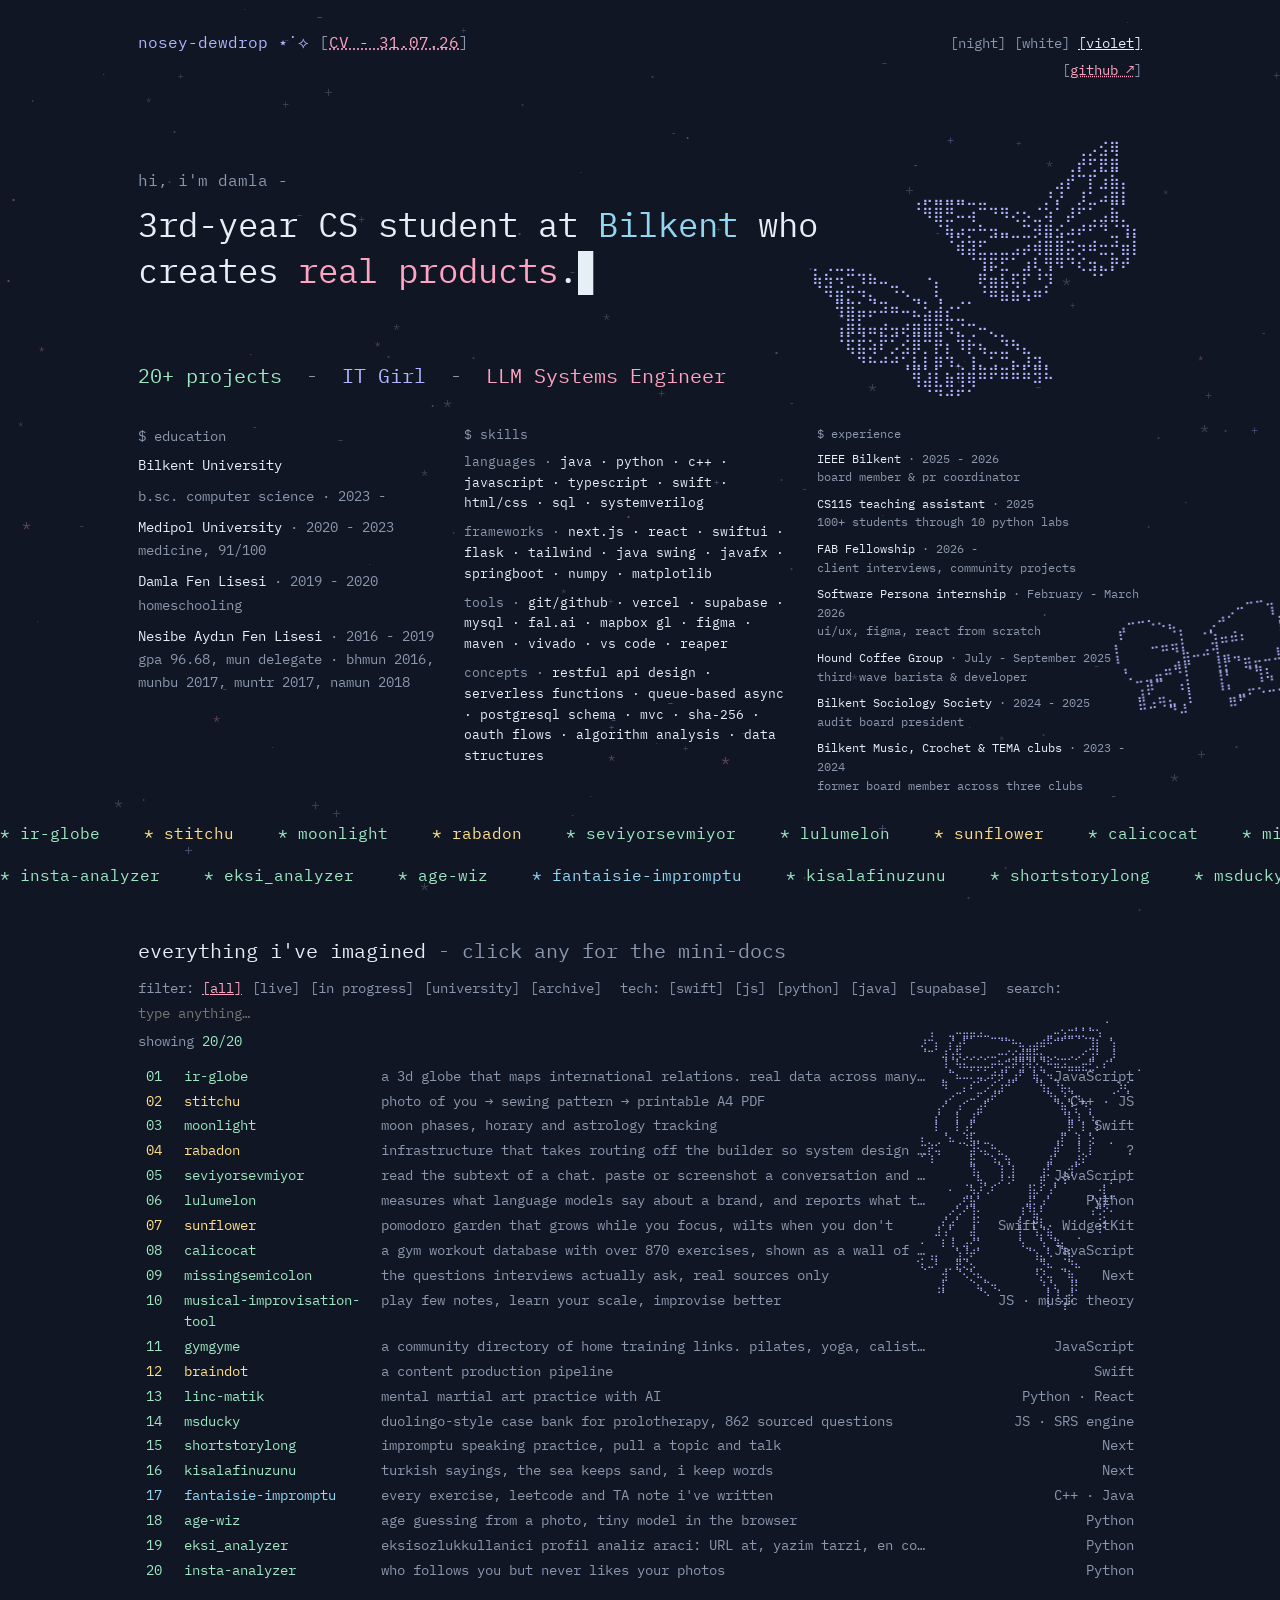
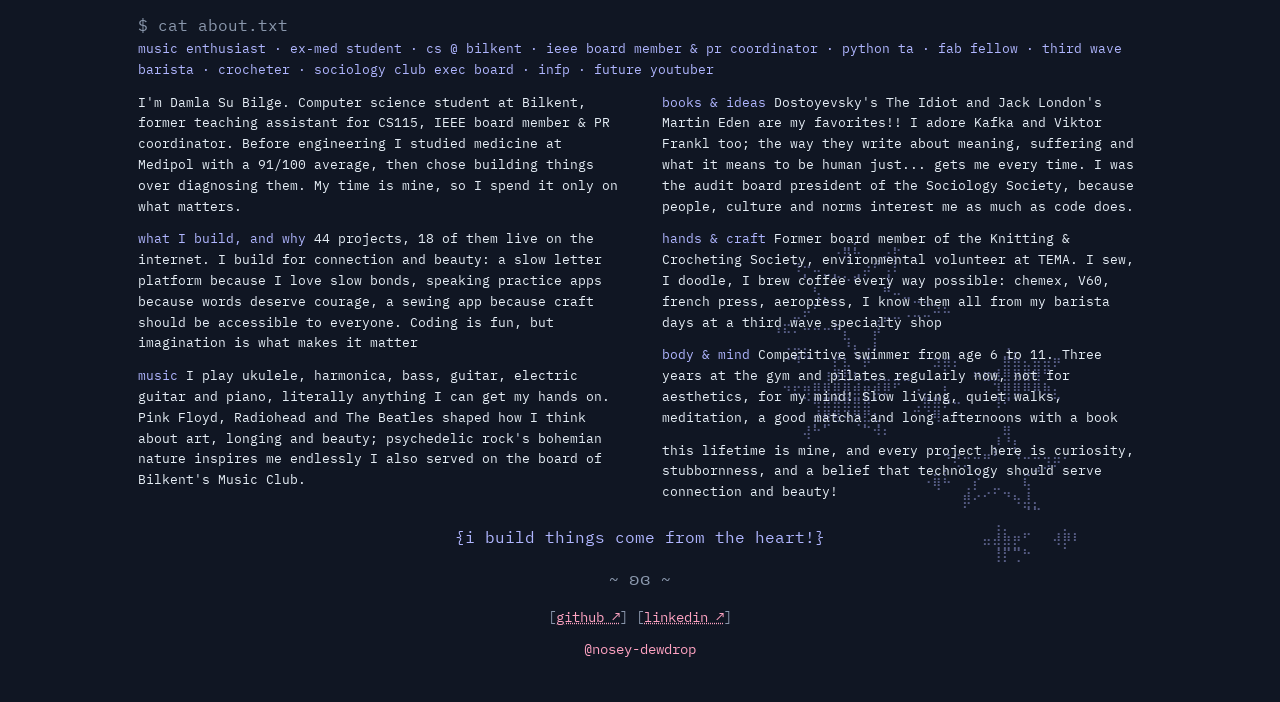
==== commit 9e272341: "portfolio sync: repo data refresh" ====
--- a/index.html
+++ b/index.html
@@ -491,7 +491,7 @@
   {sl:"medical-case-generator",e:"🏥",n:"Medical Case Generator",tg:"problem-based learning case generator for med students",d:"A platform that generates medical cases for problem-based learning, born from my medical school years, for schools that don't see a big range of real cases.",t:[],s:"idea",g:null},
   {sl:"dating-app",e:"💘",n:"a dating app",tg:"the idea exists, the name doesn't yet",d:"A dating app idea. It exists in my head, the name is still on its way.",t:[],s:"idea",g:null},
 ];
-const BUILT={"nosey-dewdrop":" ├─ README.md","nosey-dewdrop.github.io":" ├─ damla-log/  (3 files)\n ├─ content/  (2 files)\n ├─ .github/  (1 files)\n │   ├─ workflows/ (1)\n ├─ cv/  (1 files)\n ├─ doodles/  (1 files)\n ├─ scripts/  (1 files)\n ├─ stitchu/  (1 files)\n ├─ sunflower/  (1 files)\n ├─ .gitignore\n ├─ PROJECT.md\n ├─ README.md\n ├─ devlog.md\n ├─ googled9ccb0c2f748b1ad.html\n ├─ index.html\n ├─ linkedin.md\n ├─ robots.txt\n ├─ sitemap.xml\n ├─ vercel.json","vibematch_cs":" ├─ screens/  (21 files)\n ├─ view/  (19 files)\n ├─ server/  (15 files)\n ├─ model_cs/  (14 files)\n ├─ model/  (12 files)\n ├─ data/  (10 files)\n ├─ ui/  (7 files)\n ├─ lib/  (6 files)\n ├─ controller/  (5 files)\n ├─ net/  (4 files)\n ├─ protocol/  (4 files)\n ├─ service/  (4 files)\n ├─ util/  (3 files)\n ├─ app/  (2 files)\n ├─ .gitignore\n ├─ DECISIONS.md\n ├─ DEMO_SENARYO.md\n ├─ README.md\n ├─ SUNUM.md\n ├─ TEAM_UPDATE.md\n ├─ VibeMatch_Sunum.pptx\n ├─ credentials.properties.example\n ├─ reset-demo-user.sh\n ├─ run-server.sh\n ├─ run.sh\n ├─ sunum.html","rabadon":" ├─ docs/  (646 files)\n │   ├─ archive/ (586)\n │   ├─ kanit/ (44)\n │   ├─ cast/ (2)\n ├─ native/  (193 files)\n │   ├─ refenv/ (1)\n ├─ site/  (29 files)\n ├─ scripts/  (14 files)\n │   ├─ arsiv/ (1)\n ├─ core/  (8 files)\n ├─ hooks/  (8 files)\n ├─ npm/  (8 files)\n │   ├─ darwin-arm64/ (2)\n │   ├─ darwin-x64/ (2)\n │   ├─ linux-arm64/ (2)\n ├─ bench/  (4 files)\n ├─ demo/  (4 files)\n │   ├─ fixtures/ (1)\n ├─ redteam/  (4 files)\n ├─ .github/  (3 files)\n │   ├─ workflows/ (3)\n ├─ ui/  (3 files)\n ├─ .rabadon/  (2 files)\n ├─ repair/  (2 files)\n ├─ bin/  (1 files)\n ├─ .gitignore\n ├─ AGENTS-PROTOCOL.md\n ├─ BENCHMARK.md\n ├─ CHANGELOG.md\n ├─ DEVIR-2026-09-07.txt\n ├─ DEVIR-2026-09-08.txt\n ├─ KOSU-RABADON-5.md\n ├─ LICENSE\n ├─ Makefile\n ├─ PROJECT.md\n ├─ README.md\n ├─ REPORTS.md\n ├─ SPEC.md\n ├─ index.html\n ├─ index.mjs\n ├─ package.json","calicocat":" ├─ .gitignore\n ├─ PROJECT.md\n ├─ README.md\n ├─ devlog.md\n ├─ gen-sitemap.py\n ├─ icon-192.png\n ├─ icon-512.png\n ├─ index.html\n ├─ linkedin.md\n ├─ manifest.json\n ├─ moves.js\n ├─ robots.txt\n ├─ script.js\n ├─ sitemap.xml\n ├─ styles.css\n ├─ sw.js","eksi_analyzer":" ├─ docs/  (3 files)\n ├─ .gitignore\n ├─ README.md\n ├─ baslik.py\n ├─ eksi.py\n ├─ fikirler.md","fantaisie-impromptu":" ├─ excercism/  (64 files)\n │   ├─ java/ (41)\n │   ├─ python/ (10)\n │   ├─ javascript/ (1)\n ├─ cpp_lectures/  (61 files)\n │   ├─ weeks/ (25)\n │   ├─ build/ (11)\n │   ├─ week5/ (11)\n ├─ pythun-tutor-labs/  (48 files)\n │   ├─ labs/ (35)\n │   ├─ lab04/ (3)\n │   ├─ tutorial_rojects/ (3)\n ├─ homeworks/  (33 files)\n │   ├─ cs102/ (16)\n │   ├─ cs201/ (16)\n ├─ leetcode/  (18 files)\n ├─ .vscode/  (4 files)\n ├─ portfolio/  (4 files)\n ├─ advent-of-code/  (3 files)\n ├─ data structures/  (1 files)\n ├─ polymorphism/  (1 files)\n ├─ projects_fullstack/  (1 files)\n │   ├─ sql/ (1)\n ├─ projects-fab/  (1 files)\n ├─ sortings/  (1 files)\n ├─ .DS_Store\n ├─ .gitignore\n ├─ LICENSE\n ├─ README.md","insta-analyzer":" ├─ .env.example\n ├─ .gitignore\n ├─ README.md\n ├─ analyze.py","kisalafinuzunu":" ├─ src/  (30 files)\n │   ├─ app/ (13)\n │   ├─ components/ (8)\n │   ├─ lib/ (6)\n ├─ public/  (6 files)\n ├─ .github/  (2 files)\n │   ├─ scripts/ (1)\n │   ├─ workflows/ (1)\n ├─ .gitignore\n ├─ PROJECT.md\n ├─ README.md\n ├─ devlog.md\n ├─ eslint.config.mjs\n ├─ linkedin.md\n ├─ next.config.ts\n ├─ package-lock.json\n ├─ package.json\n ├─ postcss.config.mjs\n ├─ tsconfig.json","missingsemicolon":" ├─ src/  (41 files)\n │   ├─ data/ (20)\n │   ├─ app/ (13)\n │   ├─ components/ (5)\n ├─ .github/  (2 files)\n │   ├─ scripts/ (1)\n │   ├─ workflows/ (1)\n ├─ scripts/  (1 files)\n ├─ .gitignore\n ├─ PROJECT.md\n ├─ README.md\n ├─ devlog.md\n ├─ eslint.config.mjs\n ├─ linkedin.md\n ├─ next.config.ts\n ├─ package-lock.json\n ├─ package.json\n ├─ postcss.config.mjs\n ├─ tsconfig.json","moonlight":" ├─ Moonlight/  (310 files)\n │   ├─ Assets.xcassets/ (272)\n │   ├─ Views/ (13)\n │   ├─ Services/ (11)\n ├─ assets/  (132 files)\n │   ├─ animations/ (64)\n │   ├─ atmospheric/ (19)\n │   ├─ ui/ (14)\n ├─ docs/  (6 files)\n ├─ app/  (4 files)\n ├─ backend/  (4 files)\n ├─ Moonlight.xcodeproj/  (4 files)\n │   ├─ project.xcworkspace/ (2)\n │   ├─ xcuserdata/ (1)\n ├─ .vscode/  (3 files)\n ├─ MoonlightWidget/  (2 files)\n ├─ .gitignore\n ├─ GUIDE.md\n ├─ LICENSE\n ├─ PROJECT.md\n ├─ README.md\n ├─ damla_reference_assets.zip\n ├─ damla_tasks_moonlight.md\n ├─ devlog.md\n ├─ eslint.config.mjs\n ├─ ideas.md\n ├─ jsconfig.json\n ├─ linkedin.md\n ├─ next.config.mjs\n ├─ package-lock.json\n ├─ package.json\n ├─ postcss.config.mjs\n ├─ privacy-policy.md\n ├─ project.yml\n ├─ roadmap.md\n ├─ tasks.md\n ├─ terms.md","musical-improvisation-tool":" ├─ blog/  (12 files)\n ├─ extended-files-philosopy/  (2 files)\n ├─ .gitignore\n ├─ LICENSE\n ├─ PossibleFeatures.md\n ├─ README.md\n ├─ bg.jpg\n ├─ bg.png\n ├─ gen-sitemap.py\n ├─ icon-192.png\n ├─ icon-512.png\n ├─ index.html\n ├─ manifest.json\n ├─ og.jpg\n ├─ robots.txt\n ├─ script.js\n ├─ sitemap.xml\n ├─ styles.css\n ├─ sw.js","shortstorylong":" ├─ src/  (31 files)\n │   ├─ app/ (14)\n │   ├─ components/ (9)\n │   ├─ lib/ (5)\n ├─ .github/  (2 files)\n │   ├─ scripts/ (1)\n │   ├─ workflows/ (1)\n ├─ public/  (1 files)\n ├─ supabase/  (1 files)\n ├─ .gitignore\n ├─ PROJECT.md\n ├─ README.md\n ├─ devlog.md\n ├─ eslint.config.mjs\n ├─ linkedin.md\n ├─ next.config.ts\n ├─ package-lock.json\n ├─ package.json\n ├─ postcss.config.mjs\n ├─ tsconfig.json","sunflower":" ├─ Sunflower/  (56 files)\n │   ├─ Assets.xcassets/ (31)\n │   ├─ Views/ (7)\n │   ├─ Extensions/ (6)\n ├─ landing/  (18 files)\n │   ├─ assets/ (13)\n │   ├─ shots/ (4)\n ├─ docs/  (4 files)\n ├─ SunflowerWidget/  (4 files)\n ├─ Sunflower.xcodeproj/  (1 files)\n ├─ .gitignore\n ├─ PROJECT.md\n ├─ README.md\n ├─ Sunflower.storekit\n ├─ devlog.md\n ├─ linkedin.md\n ├─ project.yml","dewbrain":" ├─ dewbrain/  (20 files)\n ├─ research/  (3 files)\n ├─ .gitignore\n ├─ DECISIONS.md\n ├─ ROADMAP.md\n ├─ THESIS.md","linc-matik":" ├─ frontend/  (20 files)\n │   ├─ src/ (7)\n │   ├─ public/ (6)\n │   ├─ api/ (2)\n ├─ .env.example\n ├─ .gitignore\n ├─ BRIEFING.md\n ├─ Procfile\n ├─ README.md\n ├─ app.py\n ├─ nixpacks.toml\n ├─ requirements.txt\n ├─ runtime.txt\n ├─ yorumlar.json","stitchu-showcase":" ├─ .gitattributes\n ├─ .gitignore\n ├─ README.md\n ├─ stitchu-whitepaper.pdf","sightstone":" ├─ jobs/  (1 files)\n ├─ 404.html\n ├─ accept.html\n ├─ confirm.html\n ├─ cv.html\n ├─ index.html\n ├─ unsubscribe.html","braindot":" ├─ .gitignore\n ├─ PROJECT.md\n ├─ index.html\n ├─ patch-notes.html","gymgyme":" ├─ mockups/  (43 files)\n │   ├─ archive/ (24)\n │   ├─ assets/ (6)\n ├─ engine/  (23 files)\n │   ├─ tools/ (4)\n ├─ benchmarks/  (15 files)\n ├─ js/  (14 files)\n ├─ vendor/  (10 files)\n │   ├─ mediapipe/ (5)\n │   ├─ models/ (4)\n │   ├─ supabase/ (1)\n ├─ data/  (5 files)\n ├─ icons/  (4 files)\n ├─ .operator/  (3 files)\n ├─ img/  (3 files)\n ├─ tests/  (3 files)\n │   ├─ regression/ (3)\n ├─ tools/  (3 files)\n ├─ partials/  (2 files)\n ├─ scripts/  (2 files)\n ├─ css/  (1 files)\n ├─ docs/  (1 files)\n ├─ supabase/  (1 files)\n ├─ .gitattributes\n ├─ .gitignore\n ├─ BUILD-LOG.md\n ├─ DECISIONS.md\n ├─ HANDOFF.md\n ├─ PROJECT.md\n ├─ PROTOKOL.md\n ├─ README.md\n ├─ REWORK-PLAN.md\n ├─ REWORK.md\n ├─ STATUS.md\n ├─ STRATEJI.md\n ├─ YOL-HARITASI.md\n ├─ account.html\n ├─ blog.html\n ├─ coach.html\n ├─ devlog.md\n ├─ directory.html\n ├─ gen-sitemap.py\n ├─ gizlilik-tr.html\n ├─ gizlilik.html\n ├─ index.html\n ├─ linkedin.md\n ├─ manifest.webmanifest\n ├─ moves.html\n ├─ my-moves.html\n ├─ my-program.html\n ├─ package.json\n ├─ patch-notes.html\n ├─ reset-password.html\n ├─ robots.txt\n ├─ script.js\n ├─ seed.js\n ├─ signin.html\n ├─ signup.html\n ├─ sitemap.xml\n ├─ suggest.html\n ├─ suggest.js\n ├─ sw.js\n ├─ terms.html\n ├─ vercel.json","inkbee":" ├─ web/  (47 files)\n │   ├─ js/ (17)\n │   ├─ css/ (4)\n │   ├─ data/ (4)\n ├─ data/  (28 files)\n │   ├─ kitaplar/ (25)\n │   ├─ kazanimlar/ (3)\n ├─ scripts/  (7 files)\n ├─ supabase/  (4 files)\n │   ├─ migrations/ (3)\n │   ├─ cati/ (1)\n ├─ .github/  (1 files)\n │   ├─ workflows/ (1)\n ├─ .gitignore\n ├─ DECISIONS.md\n ├─ PROJECT.md\n ├─ README.md\n ├─ REQUIREMENTS.md\n ├─ devlog.md\n ├─ index.html\n ├─ linkedin.md","ir-globe":" ├─ ulke/  (199 files)\n │   ├─ afghanistan/ (1)\n │   ├─ albania/ (1)\n │   ├─ algeria/ (1)\n ├─ iliski/  (96 files)\n │   ├─ afghanistan-uzbekistan/ (1)\n │   ├─ algeria-spain/ (1)\n │   ├─ australia-canada/ (1)\n ├─ data/  (50 files)\n │   ├─ news/ (17)\n │   ├─ events/ (15)\n │   ├─ layers/ (14)\n ├─ scripts/  (29 files)\n │   ├─ lib/ (8)\n │   ├─ sources/ (5)\n │   ├─ ml/ (2)\n ├─ js/  (14 files)\n ├─ konu/  (14 files)\n │   ├─ borc/ (1)\n │   ├─ diplomasi/ (1)\n │   ├─ enerji/ (1)\n ├─ admin/  (6 files)\n ├─ .github/  (4 files)\n │   ├─ workflows/ (4)\n ├─ css/  (2 files)\n ├─ .claude/  (1 files)\n ├─ docs/  (1 files)\n ├─ .gitattributes\n ├─ .gitignore\n ├─ .nojekyll\n ├─ 404.html\n ├─ HANDOFF.md\n ├─ KAYNAKLAR.md\n ├─ PROJECT.md\n ├─ README.md\n ├─ akis.html\n ├─ app.html\n ├─ benim.html\n ├─ bulten.html\n ├─ devlog.md\n ├─ gen-sitemap.py\n ├─ gizlilik.html\n ├─ iliski.html\n ├─ index.html\n ├─ kosullar.html\n ├─ kure.html\n ├─ linkedin.md\n ├─ metodoloji.html\n ├─ package-lock.json\n ├─ package.json\n ├─ reels-script.md\n ├─ robots.txt\n ├─ sitemap.xml\n ├─ surum.html\n ├─ uye.html\n ├─ veri.html","lingolingo":" ├─ Lingolingo/  (57 files)\n │   ├─ Assets.xcassets/ (27)\n │   ├─ Views/ (10)\n │   ├─ Models/ (4)\n ├─ mock/  (29 files)\n │   ├─ assets/ (28)\n ├─ docs/  (22 files)\n │   ├─ assets/ (17)\n ├─ Lingolingo.xcodeproj/  (3 files)\n │   ├─ project.xcworkspace/ (1)\n │   ├─ xcshareddata/ (1)\n ├─ .gitignore\n ├─ APP_STORE_SUBMISSION.md\n ├─ PROJECT.md\n ├─ README.md\n ├─ devlog.md\n ├─ juror_2026-07-07.md\n ├─ linkedin.md\n ├─ project.yml","seviyorsevmiyor":" ├─ web/  (39 files)\n │   ├─ js/ (22)\n │   ├─ css/ (4)\n │   ├─ data/ (1)\n ├─ train/  (28 files)\n ├─ backend/  (4 files)\n │   ├─ tests/ (1)\n ├─ .rabadon/  (2 files)\n ├─ .github/  (1 files)\n │   ├─ workflows/ (1)\n ├─ GIRDI/  (1 files)\n │   ├─ tarayici/ (1)\n ├─ .gitignore\n ├─ KOSU-v1.md\n ├─ README.md\n ├─ devlog.md\n ├─ linkedin.md","smolder":" ├─ .rabadon/  (1 files)\n ├─ .gitignore\n ├─ README.md","sunny":" ├─ sunny/  (44 files)\n │   ├─ sunny/ (37)\n │   ├─ sunny.xcodeproj/ (4)\n │   ├─ sunnyUITests/ (2)\n ├─ docs/  (10 files)\n │   ├─ images/ (9)\n ├─ .DS_Store\n ├─ .gitignore\n ├─ README.md","youdecide":" ├─ README.md\n ├─ index.html\n ├─ script.js\n ├─ styles.css","grounded-content-workflow":" ├─ src/  (24 files)\n │   ├─ lib/ (13)\n │   ├─ app/ (8)\n │   ├─ inngest/ (3)\n ├─ data/  (6 files)\n ├─ tests/  (6 files)\n ├─ outputs/  (5 files)\n ├─ public/  (5 files)\n ├─ scripts/  (4 files)\n ├─ .env.example\n ├─ .gitignore\n ├─ NOTES.md\n ├─ README.md\n ├─ eslint.config.mjs\n ├─ next.config.ts\n ├─ package-lock.json\n ├─ package.json\n ├─ postcss.config.mjs\n ├─ tsconfig.json","lulumelon":" ├─ lulumelon/  (82 files)\n │   ├─ tests/ (46)\n │   ├─ collect/ (12)\n │   ├─ mirror/ (12)\n ├─ src/  (34 files)\n │   ├─ app/ (24)\n │   ├─ lib/ (8)\n │   ├─ fonts/ (2)\n ├─ data/  (5 files)\n │   ├─ published/ (4)\n │   ├─ subjects/ (1)\n ├─ tests/  (5 files)\n ├─ .github/  (1 files)\n │   ├─ workflows/ (1)\n ├─ docs/  (1 files)\n ├─ scripts/  (1 files)\n ├─ .env.example\n ├─ .gitignore\n ├─ CHANGELOG.md\n ├─ LICENSE\n ├─ README.md\n ├─ conftest.py\n ├─ eslint.config.mjs\n ├─ next.config.ts\n ├─ package-lock.json\n ├─ package.json\n ├─ postcss.config.mjs\n ├─ pyproject.toml\n ├─ tsconfig.json","stitchu":" ├─ engine/  (474 files)\n │   ├─ tests/ (179)\n │   ├─ src/ (131)\n │   ├─ tools/ (106)\n ├─ web/  (127 files)\n │   ├─ js/ (31)\n │   ├─ assets/ (22)\n │   ├─ data/ (22)\n ├─ KOSU/  (122 files)\n │   ├─ ciktilar/ (83)\n │   ├─ regresyon/ (18)\n │   ├─ onbellek/ (5)\n ├─ vision/  (36 files)\n │   ├─ eval/ (33)\n ├─ contract/  (33 files)\n │   ├─ layers/ (4)\n ├─ knowledge/  (21 files)\n ├─ scripts/  (13 files)\n │   ├─ hooks/ (1)\n ├─ backend/  (12 files)\n │   ├─ engine/ (2)\n ├─ dataset/  (6 files)\n │   ├─ eval/ (3)\n │   ├─ taste-pool/ (2)\n ├─ docs/  (6 files)\n ├─ engine-check/  (4 files)\n │   ├─ harness/ (4)\n ├─ recipes/  (3 files)\n ├─ vision-student/  (3 files)\n ├─ .github/  (1 files)\n │   ├─ workflows/ (1)\n ├─ .rabadon/  (1 files)\n ├─ .vardiya/  (1 files)\n ├─ App/  (1 files)\n │   ├─ Stitchu/ (1)\n ├─ .gitattributes\n ├─ .gitignore\n ├─ 0509-kosu.md\n ├─ HEDEF.md\n ├─ README.md\n ├─ conftest.py","vibecodedslopware":" ├─ tema/  (21 files)\n │   ├─ og/ (8)\n ├─ soru/  (16 files)\n │   ├─ can-you-break-your-own-rule/ (1)\n │   ├─ can-your-own-phone-open-it/ (1)\n │   ├─ how-does-the-browser-learn-about-the-second-file/ (1)\n ├─ .rabadon/  (14 files)\n │   ├─ sessions/ (12)\n ├─ tr/  (13 files)\n │   ├─ slopware/ (3)\n │   ├─ kitap/ (2)\n │   ├─ kontrol/ (2)\n ├─ yazilar/  (8 files)\n │   ├─ en/ (6)\n │   ├─ tr/ (2)\n ├─ slopware/  (7 files)\n │   ├─ dev-ve-build/ (1)\n │   ├─ ekranindaki-sey/ (1)\n │   ├─ localhost/ (1)\n ├─ kontrol/  (6 files)\n │   ├─ dev-ve-build/ (1)\n │   ├─ ekranindaki-sey/ (1)\n │   ├─ localhost/ (1)\n ├─ _arsiv/  (4 files)\n ├─ _kurulum/  (2 files)\n ├─ kitap/  (2 files)\n ├─ .claude/  (1 files)\n ├─ .github/  (1 files)\n │   ├─ workflows/ (1)\n ├─ ara/  (1 files)\n ├─ forum/  (1 files)\n ├─ .gitignore\n ├─ 404.html\n ├─ DEVIR.md\n ├─ TALIMAT.md\n ├─ arama-en.json\n ├─ arama-tr.json\n ├─ bak.sh\n ├─ cdp.js\n ├─ css-harita.py\n ├─ gorunum-fark.py\n ├─ gorunum.js\n ├─ index.html\n ├─ kontrol.py\n ├─ kur.py\n ├─ mobil.js\n ├─ mufredat.json\n ├─ olc-gorunum.sh\n ├─ olcum.js\n ├─ robots.txt\n ├─ rss.xml\n ├─ sitemap.xml","dewsletter":" ├─ docs/  (1279 files)\n │   ├─ jobs/ (1264)\n │   ├─ u/ (2)\n │   ├─ vendor/ (2)\n ├─ engine/  (41 files)\n │   ├─ tests/ (23)\n │   ├─ data/ (6)\n │   ├─ fetch/ (5)\n ├─ site-mock/  (3 files)\n ├─ .github/  (2 files)\n │   ├─ workflows/ (2)\n ├─ .claude/  (1 files)\n ├─ .rabadon/  (1 files)\n ├─ GIRDI/  (1 files)\n │   ├─ teslimat/ (1)\n ├─ tools/  (1 files)\n ├─ .gitignore\n ├─ KOSU-v4.md\n ├─ README.md\n ├─ STACK.md\n ├─ firsatlar.md\n ├─ profile.json\n ├─ writing-style.json"};
+const BUILT={"nosey-dewdrop":" ├─ README.md","nosey-dewdrop.github.io":" ├─ damla-log/  (3 files)\n ├─ content/  (2 files)\n ├─ .github/  (1 files)\n │   ├─ workflows/ (1)\n ├─ cv/  (1 files)\n ├─ doodles/  (1 files)\n ├─ scripts/  (1 files)\n ├─ stitchu/  (1 files)\n ├─ sunflower/  (1 files)\n ├─ .gitignore\n ├─ PROJECT.md\n ├─ README.md\n ├─ devlog.md\n ├─ googled9ccb0c2f748b1ad.html\n ├─ index.html\n ├─ linkedin.md\n ├─ robots.txt\n ├─ sitemap.xml\n ├─ vercel.json","vibematch_cs":" ├─ screens/  (21 files)\n ├─ view/  (19 files)\n ├─ server/  (15 files)\n ├─ model_cs/  (14 files)\n ├─ model/  (12 files)\n ├─ data/  (10 files)\n ├─ ui/  (7 files)\n ├─ lib/  (6 files)\n ├─ controller/  (5 files)\n ├─ net/  (4 files)\n ├─ protocol/  (4 files)\n ├─ service/  (4 files)\n ├─ util/  (3 files)\n ├─ app/  (2 files)\n ├─ .gitignore\n ├─ DECISIONS.md\n ├─ DEMO_SENARYO.md\n ├─ README.md\n ├─ SUNUM.md\n ├─ TEAM_UPDATE.md\n ├─ VibeMatch_Sunum.pptx\n ├─ credentials.properties.example\n ├─ reset-demo-user.sh\n ├─ run-server.sh\n ├─ run.sh\n ├─ sunum.html","rabadon":" ├─ docs/  (646 files)\n │   ├─ archive/ (586)\n │   ├─ kanit/ (44)\n │   ├─ cast/ (2)\n ├─ native/  (193 files)\n │   ├─ refenv/ (1)\n ├─ site/  (29 files)\n ├─ scripts/  (14 files)\n │   ├─ arsiv/ (1)\n ├─ core/  (8 files)\n ├─ hooks/  (8 files)\n ├─ npm/  (8 files)\n │   ├─ darwin-arm64/ (2)\n │   ├─ darwin-x64/ (2)\n │   ├─ linux-arm64/ (2)\n ├─ bench/  (4 files)\n ├─ demo/  (4 files)\n │   ├─ fixtures/ (1)\n ├─ redteam/  (4 files)\n ├─ .github/  (3 files)\n │   ├─ workflows/ (3)\n ├─ ui/  (3 files)\n ├─ .rabadon/  (2 files)\n ├─ repair/  (2 files)\n ├─ bin/  (1 files)\n ├─ .gitignore\n ├─ AGENTS-PROTOCOL.md\n ├─ BENCHMARK.md\n ├─ CHANGELOG.md\n ├─ DEVIR-2026-09-07.txt\n ├─ DEVIR-2026-09-08.txt\n ├─ KOSU-RABADON-5.md\n ├─ LICENSE\n ├─ Makefile\n ├─ PROJECT.md\n ├─ README.md\n ├─ REPORTS.md\n ├─ SPEC.md\n ├─ index.html\n ├─ index.mjs\n ├─ package.json","calicocat":" ├─ .gitignore\n ├─ PROJECT.md\n ├─ README.md\n ├─ devlog.md\n ├─ gen-sitemap.py\n ├─ icon-192.png\n ├─ icon-512.png\n ├─ index.html\n ├─ linkedin.md\n ├─ manifest.json\n ├─ moves.js\n ├─ robots.txt\n ├─ script.js\n ├─ sitemap.xml\n ├─ styles.css\n ├─ sw.js","eksi_analyzer":" ├─ docs/  (3 files)\n ├─ .gitignore\n ├─ README.md\n ├─ baslik.py\n ├─ eksi.py\n ├─ fikirler.md","fantaisie-impromptu":" ├─ excercism/  (64 files)\n │   ├─ java/ (41)\n │   ├─ python/ (10)\n │   ├─ javascript/ (1)\n ├─ cpp_lectures/  (61 files)\n │   ├─ weeks/ (25)\n │   ├─ build/ (11)\n │   ├─ week5/ (11)\n ├─ pythun-tutor-labs/  (48 files)\n │   ├─ labs/ (35)\n │   ├─ lab04/ (3)\n │   ├─ tutorial_rojects/ (3)\n ├─ homeworks/  (33 files)\n │   ├─ cs102/ (16)\n │   ├─ cs201/ (16)\n ├─ leetcode/  (18 files)\n ├─ .vscode/  (4 files)\n ├─ portfolio/  (4 files)\n ├─ advent-of-code/  (3 files)\n ├─ data structures/  (1 files)\n ├─ polymorphism/  (1 files)\n ├─ projects_fullstack/  (1 files)\n │   ├─ sql/ (1)\n ├─ projects-fab/  (1 files)\n ├─ sortings/  (1 files)\n ├─ .DS_Store\n ├─ .gitignore\n ├─ LICENSE\n ├─ README.md","insta-analyzer":" ├─ .env.example\n ├─ .gitignore\n ├─ README.md\n ├─ analyze.py","kisalafinuzunu":" ├─ src/  (30 files)\n │   ├─ app/ (13)\n │   ├─ components/ (8)\n │   ├─ lib/ (6)\n ├─ public/  (6 files)\n ├─ .github/  (2 files)\n │   ├─ scripts/ (1)\n │   ├─ workflows/ (1)\n ├─ .gitignore\n ├─ PROJECT.md\n ├─ README.md\n ├─ devlog.md\n ├─ eslint.config.mjs\n ├─ linkedin.md\n ├─ next.config.ts\n ├─ package-lock.json\n ├─ package.json\n ├─ postcss.config.mjs\n ├─ tsconfig.json","missingsemicolon":" ├─ src/  (41 files)\n │   ├─ data/ (20)\n │   ├─ app/ (13)\n │   ├─ components/ (5)\n ├─ .github/  (2 files)\n │   ├─ scripts/ (1)\n │   ├─ workflows/ (1)\n ├─ scripts/  (1 files)\n ├─ .gitignore\n ├─ PROJECT.md\n ├─ README.md\n ├─ devlog.md\n ├─ eslint.config.mjs\n ├─ linkedin.md\n ├─ next.config.ts\n ├─ package-lock.json\n ├─ package.json\n ├─ postcss.config.mjs\n ├─ tsconfig.json","moonlight":" ├─ Moonlight/  (472 files)\n │   ├─ Assets.xcassets/ (429)\n │   ├─ Views/ (16)\n │   ├─ Services/ (13)\n ├─ assets/  (132 files)\n │   ├─ animations/ (64)\n │   ├─ atmospheric/ (19)\n │   ├─ ui/ (14)\n ├─ assets_raw/  (40 files)\n │   ├─ processed/ (19)\n ├─ docs/  (21 files)\n │   ├─ _eski_2026-03/ (4)\n │   ├─ 0809-arastirma/ (2)\n ├─ tools/  (5 files)\n ├─ app/  (4 files)\n ├─ backend/  (4 files)\n ├─ Moonlight.xcodeproj/  (4 files)\n │   ├─ project.xcworkspace/ (2)\n │   ├─ xcuserdata/ (1)\n ├─ .operator/  (3 files)\n ├─ .vscode/  (3 files)\n ├─ .rabadon/  (2 files)\n ├─ MoonlightWidget/  (2 files)\n ├─ mock/  (1 files)\n ├─ .gitignore\n ├─ GUIDE.md\n ├─ LICENSE\n ├─ PROJECT.md\n ├─ README.md\n ├─ damla_reference_assets.zip\n ├─ eslint.config.mjs\n ├─ jsconfig.json\n ├─ next.config.mjs\n ├─ package-lock.json\n ├─ package.json\n ├─ postcss.config.mjs\n ├─ privacy-policy.md\n ├─ project.yml\n ├─ terms.md","musical-improvisation-tool":" ├─ blog/  (12 files)\n ├─ extended-files-philosopy/  (2 files)\n ├─ .gitignore\n ├─ LICENSE\n ├─ PossibleFeatures.md\n ├─ README.md\n ├─ bg.jpg\n ├─ bg.png\n ├─ gen-sitemap.py\n ├─ icon-192.png\n ├─ icon-512.png\n ├─ index.html\n ├─ manifest.json\n ├─ og.jpg\n ├─ robots.txt\n ├─ script.js\n ├─ sitemap.xml\n ├─ styles.css\n ├─ sw.js","shortstorylong":" ├─ src/  (31 files)\n │   ├─ app/ (14)\n │   ├─ components/ (9)\n │   ├─ lib/ (5)\n ├─ .github/  (2 files)\n │   ├─ scripts/ (1)\n │   ├─ workflows/ (1)\n ├─ public/  (1 files)\n ├─ supabase/  (1 files)\n ├─ .gitignore\n ├─ PROJECT.md\n ├─ README.md\n ├─ devlog.md\n ├─ eslint.config.mjs\n ├─ linkedin.md\n ├─ next.config.ts\n ├─ package-lock.json\n ├─ package.json\n ├─ postcss.config.mjs\n ├─ tsconfig.json","sunflower":" ├─ Sunflower/  (56 files)\n │   ├─ Assets.xcassets/ (31)\n │   ├─ Views/ (7)\n │   ├─ Extensions/ (6)\n ├─ landing/  (18 files)\n │   ├─ assets/ (13)\n │   ├─ shots/ (4)\n ├─ docs/  (4 files)\n ├─ SunflowerWidget/  (4 files)\n ├─ Sunflower.xcodeproj/  (1 files)\n ├─ .gitignore\n ├─ PROJECT.md\n ├─ README.md\n ├─ Sunflower.storekit\n ├─ devlog.md\n ├─ linkedin.md\n ├─ project.yml","dewbrain":" ├─ dewbrain/  (20 files)\n ├─ research/  (3 files)\n ├─ .gitignore\n ├─ DECISIONS.md\n ├─ ROADMAP.md\n ├─ THESIS.md","linc-matik":" ├─ frontend/  (20 files)\n │   ├─ src/ (7)\n │   ├─ public/ (6)\n │   ├─ api/ (2)\n ├─ .env.example\n ├─ .gitignore\n ├─ BRIEFING.md\n ├─ Procfile\n ├─ README.md\n ├─ app.py\n ├─ nixpacks.toml\n ├─ requirements.txt\n ├─ runtime.txt\n ├─ yorumlar.json","stitchu-showcase":" ├─ .gitattributes\n ├─ .gitignore\n ├─ README.md\n ├─ stitchu-whitepaper.pdf","sightstone":" ├─ jobs/  (1 files)\n ├─ 404.html\n ├─ accept.html\n ├─ confirm.html\n ├─ cv.html\n ├─ index.html\n ├─ unsubscribe.html","braindot":" ├─ .gitignore\n ├─ PROJECT.md\n ├─ index.html\n ├─ patch-notes.html","gymgyme":" ├─ mockups/  (43 files)\n │   ├─ archive/ (24)\n │   ├─ assets/ (6)\n ├─ engine/  (23 files)\n │   ├─ tools/ (4)\n ├─ benchmarks/  (15 files)\n ├─ js/  (14 files)\n ├─ vendor/  (10 files)\n │   ├─ mediapipe/ (5)\n │   ├─ models/ (4)\n │   ├─ supabase/ (1)\n ├─ data/  (5 files)\n ├─ icons/  (4 files)\n ├─ .operator/  (3 files)\n ├─ img/  (3 files)\n ├─ tests/  (3 files)\n │   ├─ regression/ (3)\n ├─ tools/  (3 files)\n ├─ partials/  (2 files)\n ├─ scripts/  (2 files)\n ├─ css/  (1 files)\n ├─ docs/  (1 files)\n ├─ supabase/  (1 files)\n ├─ .gitattributes\n ├─ .gitignore\n ├─ BUILD-LOG.md\n ├─ DECISIONS.md\n ├─ HANDOFF.md\n ├─ PROJECT.md\n ├─ PROTOKOL.md\n ├─ README.md\n ├─ REWORK-PLAN.md\n ├─ REWORK.md\n ├─ STATUS.md\n ├─ STRATEJI.md\n ├─ YOL-HARITASI.md\n ├─ account.html\n ├─ blog.html\n ├─ coach.html\n ├─ devlog.md\n ├─ directory.html\n ├─ gen-sitemap.py\n ├─ gizlilik-tr.html\n ├─ gizlilik.html\n ├─ index.html\n ├─ linkedin.md\n ├─ manifest.webmanifest\n ├─ moves.html\n ├─ my-moves.html\n ├─ my-program.html\n ├─ package.json\n ├─ patch-notes.html\n ├─ reset-password.html\n ├─ robots.txt\n ├─ script.js\n ├─ seed.js\n ├─ signin.html\n ├─ signup.html\n ├─ sitemap.xml\n ├─ suggest.html\n ├─ suggest.js\n ├─ sw.js\n ├─ terms.html\n ├─ vercel.json","inkbee":" ├─ web/  (47 files)\n │   ├─ js/ (17)\n │   ├─ css/ (4)\n │   ├─ data/ (4)\n ├─ data/  (28 files)\n │   ├─ kitaplar/ (25)\n │   ├─ kazanimlar/ (3)\n ├─ scripts/  (7 files)\n ├─ supabase/  (4 files)\n │   ├─ migrations/ (3)\n │   ├─ cati/ (1)\n ├─ .github/  (1 files)\n │   ├─ workflows/ (1)\n ├─ .gitignore\n ├─ DECISIONS.md\n ├─ PROJECT.md\n ├─ README.md\n ├─ REQUIREMENTS.md\n ├─ devlog.md\n ├─ index.html\n ├─ linkedin.md","ir-globe":" ├─ ulke/  (199 files)\n │   ├─ afghanistan/ (1)\n │   ├─ albania/ (1)\n │   ├─ algeria/ (1)\n ├─ iliski/  (94 files)\n │   ├─ afghanistan-uzbekistan/ (1)\n │   ├─ algeria-spain/ (1)\n │   ├─ australia-canada/ (1)\n ├─ data/  (50 files)\n │   ├─ news/ (17)\n │   ├─ events/ (15)\n │   ├─ layers/ (14)\n ├─ scripts/  (29 files)\n │   ├─ lib/ (8)\n │   ├─ sources/ (5)\n │   ├─ ml/ (2)\n ├─ js/  (14 files)\n ├─ konu/  (14 files)\n │   ├─ borc/ (1)\n │   ├─ diplomasi/ (1)\n │   ├─ enerji/ (1)\n ├─ admin/  (6 files)\n ├─ .github/  (4 files)\n │   ├─ workflows/ (4)\n ├─ css/  (2 files)\n ├─ .claude/  (1 files)\n ├─ docs/  (1 files)\n ├─ .gitattributes\n ├─ .gitignore\n ├─ .nojekyll\n ├─ 404.html\n ├─ HANDOFF.md\n ├─ KAYNAKLAR.md\n ├─ PROJECT.md\n ├─ README.md\n ├─ akis.html\n ├─ app.html\n ├─ benim.html\n ├─ bulten.html\n ├─ devlog.md\n ├─ gen-sitemap.py\n ├─ gizlilik.html\n ├─ iliski.html\n ├─ index.html\n ├─ kosullar.html\n ├─ kure.html\n ├─ linkedin.md\n ├─ metodoloji.html\n ├─ package-lock.json\n ├─ package.json\n ├─ reels-script.md\n ├─ robots.txt\n ├─ sitemap.xml\n ├─ surum.html\n ├─ uye.html\n ├─ veri.html","lingolingo":" ├─ Lingolingo/  (57 files)\n │   ├─ Assets.xcassets/ (27)\n │   ├─ Views/ (10)\n │   ├─ Models/ (4)\n ├─ mock/  (29 files)\n │   ├─ assets/ (28)\n ├─ docs/  (22 files)\n │   ├─ assets/ (17)\n ├─ Lingolingo.xcodeproj/  (3 files)\n │   ├─ project.xcworkspace/ (1)\n │   ├─ xcshareddata/ (1)\n ├─ .gitignore\n ├─ APP_STORE_SUBMISSION.md\n ├─ PROJECT.md\n ├─ README.md\n ├─ devlog.md\n ├─ juror_2026-07-07.md\n ├─ linkedin.md\n ├─ project.yml","seviyorsevmiyor":" ├─ web/  (39 files)\n │   ├─ js/ (22)\n │   ├─ css/ (4)\n │   ├─ data/ (1)\n ├─ train/  (28 files)\n ├─ backend/  (4 files)\n │   ├─ tests/ (1)\n ├─ .rabadon/  (2 files)\n ├─ .github/  (1 files)\n │   ├─ workflows/ (1)\n ├─ GIRDI/  (1 files)\n │   ├─ tarayici/ (1)\n ├─ .gitignore\n ├─ KOSU-v1.md\n ├─ README.md\n ├─ devlog.md\n ├─ linkedin.md","smolder":" ├─ .rabadon/  (1 files)\n ├─ .gitignore\n ├─ README.md","sunny":" ├─ sunny/  (44 files)\n │   ├─ sunny/ (37)\n │   ├─ sunny.xcodeproj/ (4)\n │   ├─ sunnyUITests/ (2)\n ├─ docs/  (10 files)\n │   ├─ images/ (9)\n ├─ .DS_Store\n ├─ .gitignore\n ├─ README.md","youdecide":" ├─ README.md\n ├─ index.html\n ├─ script.js\n ├─ styles.css","grounded-content-workflow":" ├─ src/  (24 files)\n │   ├─ lib/ (13)\n │   ├─ app/ (8)\n │   ├─ inngest/ (3)\n ├─ data/  (6 files)\n ├─ tests/  (6 files)\n ├─ outputs/  (5 files)\n ├─ public/  (5 files)\n ├─ scripts/  (4 files)\n ├─ .env.example\n ├─ .gitignore\n ├─ NOTES.md\n ├─ README.md\n ├─ eslint.config.mjs\n ├─ next.config.ts\n ├─ package-lock.json\n ├─ package.json\n ├─ postcss.config.mjs\n ├─ tsconfig.json","lulumelon":" ├─ lulumelon/  (82 files)\n │   ├─ tests/ (46)\n │   ├─ collect/ (12)\n │   ├─ mirror/ (12)\n ├─ src/  (34 files)\n │   ├─ app/ (24)\n │   ├─ lib/ (8)\n │   ├─ fonts/ (2)\n ├─ data/  (5 files)\n │   ├─ published/ (4)\n │   ├─ subjects/ (1)\n ├─ tests/  (5 files)\n ├─ .github/  (1 files)\n │   ├─ workflows/ (1)\n ├─ docs/  (1 files)\n ├─ scripts/  (1 files)\n ├─ .env.example\n ├─ .gitignore\n ├─ CHANGELOG.md\n ├─ LICENSE\n ├─ README.md\n ├─ conftest.py\n ├─ eslint.config.mjs\n ├─ next.config.ts\n ├─ package-lock.json\n ├─ package.json\n ├─ postcss.config.mjs\n ├─ pyproject.toml\n ├─ tsconfig.json","stitchu":" ├─ engine/  (478 files)\n │   ├─ tests/ (182)\n │   ├─ src/ (132)\n │   ├─ tools/ (106)\n ├─ KOSU/  (258 files)\n │   ├─ ciktilar/ (208)\n │   ├─ regresyon/ (18)\n │   ├─ onbellek/ (6)\n ├─ web/  (133 files)\n │   ├─ js/ (33)\n │   ├─ assets/ (22)\n │   ├─ data/ (22)\n ├─ vision/  (36 files)\n │   ├─ eval/ (33)\n ├─ contract/  (34 files)\n │   ├─ layers/ (4)\n ├─ knowledge/  (21 files)\n ├─ scripts/  (13 files)\n │   ├─ hooks/ (1)\n ├─ backend/  (12 files)\n │   ├─ engine/ (2)\n ├─ docs/  (7 files)\n ├─ dataset/  (6 files)\n │   ├─ eval/ (3)\n │   ├─ taste-pool/ (2)\n ├─ engine-check/  (4 files)\n │   ├─ harness/ (4)\n ├─ recipes/  (3 files)\n ├─ vision-student/  (3 files)\n ├─ .github/  (1 files)\n │   ├─ workflows/ (1)\n ├─ .rabadon/  (1 files)\n ├─ .vardiya/  (1 files)\n ├─ App/  (1 files)\n │   ├─ Stitchu/ (1)\n ├─ .gitattributes\n ├─ .gitignore\n ├─ 0509-kosu.md\n ├─ HEDEF.md\n ├─ README.md\n ├─ conftest.py","vibecodedslopware":" ├─ tema/  (21 files)\n │   ├─ og/ (8)\n ├─ soru/  (16 files)\n │   ├─ can-you-break-your-own-rule/ (1)\n │   ├─ can-your-own-phone-open-it/ (1)\n │   ├─ how-does-the-browser-learn-about-the-second-file/ (1)\n ├─ .rabadon/  (14 files)\n │   ├─ sessions/ (12)\n ├─ tr/  (13 files)\n │   ├─ slopware/ (3)\n │   ├─ kitap/ (2)\n │   ├─ kontrol/ (2)\n ├─ yazilar/  (8 files)\n │   ├─ en/ (6)\n │   ├─ tr/ (2)\n ├─ slopware/  (7 files)\n │   ├─ dev-ve-build/ (1)\n │   ├─ ekranindaki-sey/ (1)\n │   ├─ localhost/ (1)\n ├─ kontrol/  (6 files)\n │   ├─ dev-ve-build/ (1)\n │   ├─ ekranindaki-sey/ (1)\n │   ├─ localhost/ (1)\n ├─ _arsiv/  (4 files)\n ├─ _kurulum/  (2 files)\n ├─ kitap/  (2 files)\n ├─ .claude/  (1 files)\n ├─ .github/  (1 files)\n │   ├─ workflows/ (1)\n ├─ ara/  (1 files)\n ├─ forum/  (1 files)\n ├─ .gitignore\n ├─ 404.html\n ├─ DEVIR.md\n ├─ TALIMAT.md\n ├─ arama-en.json\n ├─ arama-tr.json\n ├─ bak.sh\n ├─ cdp.js\n ├─ css-harita.py\n ├─ gorunum-fark.py\n ├─ gorunum.js\n ├─ index.html\n ├─ kontrol.py\n ├─ kur.py\n ├─ mobil.js\n ├─ mufredat.json\n ├─ olc-gorunum.sh\n ├─ olcum.js\n ├─ robots.txt\n ├─ rss.xml\n ├─ sitemap.xml","dewsletter":" ├─ docs/  (1319 files)\n │   ├─ jobs/ (1304)\n │   ├─ u/ (2)\n │   ├─ vendor/ (2)\n ├─ engine/  (41 files)\n │   ├─ tests/ (23)\n │   ├─ data/ (6)\n │   ├─ fetch/ (5)\n ├─ site-mock/  (3 files)\n ├─ .github/  (2 files)\n │   ├─ workflows/ (2)\n ├─ .claude/  (1 files)\n ├─ .rabadon/  (1 files)\n ├─ GIRDI/  (1 files)\n │   ├─ teslimat/ (1)\n ├─ tools/  (1 files)\n ├─ .gitignore\n ├─ KOSU-v4.md\n ├─ README.md\n ├─ STACK.md\n ├─ firsatlar.md\n ├─ profile.json\n ├─ writing-style.json"};
 const MODS={"lingolingo": [{"f": "Services/SpeechService.swift", "j": "records mic, transcribes fully on-device, deletes audio"}, {"f": "Services/AnalysisEngine.swift", "j": "pure functions turning timed transcript into scores"}, {"f": "Store/SecureLedger.swift", "j": "hmac-signed keychain ledger against credit tampering"}, {"f": "Store/CreditStore.swift", "j": "storekit credit packs, welcome credits, balance"}, {"f": "Models/TopicStore.swift", "j": "bundled topic bank, random and daily topics"}, {"f": "Views/SpeakingView.swift", "j": "speaking session ui: timer, notes, mic modes"}], "sunflower": [{"f": "Views/Timer/TimerView.swift", "j": "wall-clock timer with sprout grow/wilt states"}, {"f": "Models/FocusSession.swift", "j": "swiftdata record of each focus session"}, {"f": "Models/GardenItem.swift", "j": "placed garden trees, flowers, decorations model"}, {"f": "Extensions/StoreManager.swift", "j": "storekit pro subscriptions and lifetime entitlements"}, {"f": "Extensions/LiveActivityManager.swift", "j": "starts and ends focus live activities"}, {"f": "Views/Stats/StatsModel.swift", "j": "stats aggregation plus on-brand haptic ticks"}], "stitchu": [{"f": "Engine/GarmentDrafter.swift", "j": "turns confirmed garment spec into drafted pattern"}, {"f": "Engine/BodiceBlock.swift", "j": "parametric bodice block from verified formulas"}, {"f": "Engine/SkirtBlock.swift", "j": "drafts a-line, straight, gathered, half-circle skirts"}, {"f": "Engine/PatternValidator.swift", "j": "checks geometric invariants before pattern export"}, {"f": "Services/PatternPDFExporter.swift", "j": "tiles pattern to 1:1 a4 pdf pages"}, {"f": "Services/ClaudeService.swift", "j": "claude photo analysis with safe manual fallback"}], "scrapp": [{"f": "Screens/NotebookCanvasView.swift", "j": "free-form canvas with move, frame, sticker tools"}, {"f": "Models/Notebook.swift", "j": "notebook model with cascade stamps and bookmarks"}, {"f": "Models/Stamp.swift", "j": "framed photo with note, position, scale, rotation"}, {"f": "Services/StampService.swift", "j": "crud for stamps in a notebook"}, {"f": "Services/StoreService.swift", "j": "storekit sticker pack purchases and entitlements"}], "msducky": [{"f": "js/app.js", "j": "pwa router/views: hearts, xp, streak, leitner srs"}, {"f": "web/shared.js", "j": "doctors site header, article panels, exam overlay"}, {"f": "tools/build_web.py", "j": "builds web data.js, static paper pages, sitemap"}, {"f": "js/data.js", "j": "loads papers.json and per-region question banks"}, {"f": "scripts/haftalik.mjs", "j": "sends weekly region digest email via resend"}], "snailmail-web": [{"f": "whimsy.html", "j": "pastel landing, loads damla art into slots"}, {"f": "discover.html", "j": "club discovery grid with category filter chips"}, {"f": "mailbox.html", "j": "received letters timeline grouped by month"}, {"f": "home.html", "j": "member home: my clubs, fresh mail, popular"}, {"f": "script.js", "j": "gsap 3d rotating ring gallery for studio"}], "kisalafinuzunu": [{"f": "src/components/Practice.tsx", "j": "main flow: deck, setup, prep, timer, done"}, {"f": "src/lib/topics.ts", "j": "topic schema, 16 categories, loads topics json"}, {"f": "src/app/api/oner/route.ts", "j": "validates suggestions, checks links, opens github issue"}, {"f": "src/lib/stats.ts", "j": "derives streak and weekly stats from activity"}, {"f": "src/app/konu/[slug]/page.tsx", "j": "static seo page generated per topic slug"}], "shortstorylong": [{"f": "src/components/Practice.tsx", "j": "swipe deck, timer phases, box, waitlist"}, {"f": "src/lib/topics.ts", "j": "english topic schema, categories, loads json"}, {"f": "src/app/api/suggest/route.ts", "j": "validates suggestions, checks links, opens github issue"}, {"f": "src/app/topic/[slug]/page.tsx", "j": "2272 static seo topic pages with metadata"}, {"f": "src/components/NotesBoard.tsx", "j": "draggable liquid-glass sticky notes board"}], "vibecodedflopware": [{"f": "index.html", "j": "landing page sections plus demo quiz markup"}, {"f": "script.js", "j": "confetti field, cursor trail, typing, demo quiz"}, {"f": "style.css", "j": "terminal theme, mono type, animations"}], "missingsemicolon": [{"f": "src/components/App.tsx", "j": "main ui: topic graph, practice engine, streaks"}, {"f": "src/lib/questions.ts", "j": "merges question json banks, topic graph exports"}, {"f": "src/lib/stats.ts", "j": "localstorage activity log, streak and profile stats"}, {"f": "src/app/api/suggest/route.ts", "j": "validates suggestion, checks link, opens github issue"}, {"f": ".github/scripts/suggestion.mjs", "j": "label-driven approval writes community.json, sends mail"}], "ladybug": [{"f": "src/lib/challenge-generator.ts", "j": "claude generates challenge, sandbox-verifies bug, stores it"}, {"f": "src/lib/sandbox.ts", "j": "pattern-blocked timed code execution, four languages"}, {"f": "app/api/run/route.ts", "j": "authed rate-limited endpoint running user code"}, {"f": "app/challenge/[id]/page.tsx", "j": "multi-file viewer, run code, guess bug line"}, {"f": "app/api/stripe/webhook/route.ts", "j": "verifies stripe events, syncs subscription to supabase"}], "creator-books": [{"f": "sources/kitap1-izleyici-psikolojisi.md", "j": "turkish manuscript: audience psychology of watching"}, {"f": "sources/kitap2-buyume-stratejileri.md", "j": "manuscript: verified youtube/instagram growth strategy"}, {"f": "sources/kitap3-cekim-gunu.md", "j": "manuscript: on-camera attention and credibility craft"}, {"f": "sources/book1-research-raw.json", "j": "raw verified research claims feeding book one"}], "moonlight": [{"f": "backend/worker.js", "j": "worker: auth, rate limit, claude/astrology proxy"}, {"f": "backend/schema.sql", "j": "d1 users table: signs, credits, premium"}, {"f": "Moonlight/ContentView.swift", "j": "tab shell: tarot, moon home, horary"}, {"f": "MoonlightWidget/MoonlightWidget.swift", "j": "widget computing moon phase self-contained"}], "musical-improvisation-tool": [{"f": "script.js", "j": "scale detection, chords, progressions, audio, ui"}, {"f": "index.html", "j": "single-page markup: piano, guitar, results, blog"}, {"f": "blog/index.html", "j": "standalone music theory essay index page"}], "iwantmymtv": [{"f": "js/app.js", "j": "hash routing, board, calendar, detail, drag, storage"}, {"f": "js/seed.js", "j": "initial 53-project inventory loaded once"}, {"f": "data/published.json", "j": "published board snapshot for github pages"}, {"f": "yayinla.sh", "j": "moves exported json into repo, pushes"}], "age-wiz": [{"f": "detector.py", "j": "cli: encode training faces, match test images"}], "insta-analyzer": [{"f": "analyze.py", "j": "login, count follower likes, write reports"}], "mbti-tester": [{"f": "js/app.js", "j": "hash routing, pages, 10-question observation game"}, {"f": "js/types-data.js", "j": "16 type profiles plus game questions data"}, {"f": "css/style.css", "j": "pixel art rpg-style site styling"}], "coffee-menu": [{"f": "script.js", "j": "order state, screen flow, brew animation, result"}, {"f": "index.html", "j": "screens for grind, customization, brewing, result"}], "sunny": [{"f": "Views/HomeView.swift", "j": "main screen: weather display, condition art, errors"}, {"f": "Services/WeatherService.swift", "j": "fetches current weather from weatherapi"}, {"f": "Services/NotificationManager.swift", "j": "schedules sunscreen reminder notifications"}, {"f": "Views/FrameAnimationView.swift", "j": "timer-driven image frame animation view"}], "gymgyme": [{"f": "PTEngine.swift", "j": "generates workout programs from intake answers"}, {"f": "Views/HomeView.swift", "j": "exercise list home with swiftdata queries"}, {"f": "StoreManager.swift", "j": "storekit subscription and program credit purchases"}, {"f": "Models/ExerciseNameSuggester.swift", "j": "maps exercise names to muscle groups"}]};
 const XINFO={"msducky":{"tg":"duolingo-style prolotherapy case practice, 862 sourced questions","what":"A prolotherapy question bank built from real PubMed literature: 547 papers and 862 questions, each cited by PMID/DOI. Duolingo-style PWA with hearts, XP, streaks and spaced repetition, plus a public doctors' site with exam-sheet solving and a KVKK-compliant weekly email digest.","live":"https://msducky.noseydewdrop.com"},"snailmail-web":{"tg":"slow letter platform for university clubs","what":"A club is a creator subscription whose members receive scheduled mail, letters written by the creator. Static prototype in whimsy pastel hand-drawn style: landing, club discovery with category chips, a mailbox timeline grouped by month, and slots that auto-load Damla's art."},"kisalafinuzunu":{"tg":"hazırlıksız konuşma pratiği: rastgele konu çek, süreyi ayarla, konuş","what":"Turkish impromptu speaking practice: 2908 real sourced topics in 16 categories, no runtime AI. Swipeable topic deck with a 30-second decision timer, 5-30 minute speech timer, sticky-note board, local stats, and a suggestion pipeline that files approved submissions as GitHub issues.","live":"https://kisalafinuzunu.noseydewdrop.com"},"shortstorylong":{"live":"https://shortstorylong.noseydewdrop.com","tg":"impromptu speaking practice in english, pull a topic and talk","what":"English twin of kısa lafın uzunu: 2272 verified topics translated and freshly harvested from reddit, HN, YouTube and X. Swipeable topic deck with a saved box and topic suggestions, plus programmatic SEO: a static page per topic, 15 category pages, 13 keyword landing pages."},"vibecodedflopware":{"tg":"leetcode, but every question is generated from your own codebase","what":"For vibecoders who shipped an app they cannot edit by hand: connect a repo, get quizzed on your own code - reading, fill-the-blank, bug injection, architecture - with mastery tracked per module. User code is never stored server-side. Landing page live, analyzer core next.","landing":"https://nosey-dewdrop.github.io/vibecodedflopware/"},"missingsemicolon":{"live":"https://missingsemicolon.noseydewdrop.com","tg":"the questions interviews actually ask, real sources only","what":"Interview prep for junior and mid developers facing practical interviews: git, APIs, system design, behavioral. 407+ questions across 18 topics, every one harvested from a real source with reference links, zero fabrication and no runtime AI. Answer out loud, reveal, dig deeper, keep the streak."},"ladybug":{"tg":"find bugs where they start, not where they crash","what":"Every platform teaches writing code; ladybug trains reading and debugging it. Each challenge is a unique AI-generated multi-class project where the bug surfaces in one place but originates elsewhere - you click the originating line. Supabase auth, sandboxed execution, tiered subscriptions.","landing":"https://ladybug.noseydewdrop.com"},"creator-books":{"tg":"four research-based books on audience psychology and growth","what":"Four EPUB books written for creator work: audience psychology, channel growth strategy, on-camera craft, and media training. Every claim went through adversarial verification against original papers; unverifiable claims are labeled rather than presented as fact."},"iwantmymtv":{"tg":"damla's personal project and idea manager","what":"A vanilla JS board with an idea-cloud inbox, trello-style columns, per-project detail pages with dated shipping tasks, and a month calendar with drag-and-drop. Seeded from a scanned inventory of 53 projects; JSON export doubles as backup, a publish flow pushes snapshots to GitHub Pages.","live":"https://nosey-dewdrop.github.io/iwantmymtv/"},"mbti-tester":{"tg":"a field guide to guessing mbti without the test","what":"Guess someone's MBTI by observation instead of a formal test: per-type observation cards with red and green flags, pixel art avatars, and a 10-question observation game. Vanilla JS with an RPG pixel-art style.","live":"https://nosey-dewdrop.github.io/mbti-tester/"},"moonlight":{"tg":"moon phases, horary and astrology tracking","what":"SwiftUI iOS app with fully local moon-phase calculation, an animated moon scene home, 107+ pixel art assets and a widget that computes the phase self-contained. A Cloudflare Worker backend proxies astrology APIs behind sign-in."},"gymgyme":{"live":"https://gymgyme.noseydewdrop.com"},"butterfry":{"landing":"https://nosey-dewdrop.github.io/butterfry/"},"calicocat":{"live":"https://calicocat.noseydewdrop.com"},"ir-globe":{"live":"https://ir-globe.noseydewdrop.com"},"meyvetabagi":{"landing":"https://nosey-dewdrop.github.io/meyvetabagi/"},"mumucakes":{"landing":"https://nosey-dewdrop.github.io/mumucakes/"},"stitchu":{"live":"https://stitchu.noseydewdrop.com"},"linc-matik":{"live":"https://lincmatik.noseydewdrop.com"},"messageinabottle":{"landing":"https://messageinabottle.noseydewdrop.com"},"seviyorsevmiyor":{"live":"https://nosey-dewdrop.github.io/seviyorsevmiyor/"},"braindot":{"landing":"https://nosey-dewdrop.github.io/braindot"},"rabadon":{"landing":"https://nosey-dewdrop.github.io/rabadon"},"sightstone":{"landing":"https://nosey-dewdrop.github.io/sightstone"},"lulumelon":{"live":"https://nosey-dewdrop.github.io/lulumelon/","tg":"measures what language models say about a brand, with the range the sample supports","what":"Fifteen commands around one rule: a single reading of a language model is not a measurement. Questions are drafted from a site, screened against declared rivals before any money moves, asked k times, and reported with Wilson intervals, a noise floor and a refusal wherever the sample is too thin. Costs are priced from the request itself and printed before the round starts. One real round on 4 August 2026: 20 questions, four draws each, $2.46 against a ceiling of $3.50, and eleven of those questions named none of the thirteen rivals that had been declared. Free and MIT, no account and no hosted service."},"vibecodedslopware":{"landing":"https://nosey-dewdrop.github.io/vibecodedslopware"},"dewsletter":{"landing":"https://nosey-dewdrop.github.io/dewsletter"}};
 const STACK={
@@ -753,13 +753,13 @@
 const ALIAS={"snailmail":"snailmail-web","gymgyme v2":"gymgyme"};
 /* wall list */
 const P=[
- ["stitchu","photo of you → sewing pattern → printable A4 PDF","C++ · JS","wip","2026-09-08T12:27:56Z"],
- ["ir-globe","a 3d globe that maps international relations. real data across many layers plus an automatic news feed that keeps refreshing itself. i built it as a gift for a friend who loves world politics. we will build an inc.","JavaScript","live","2026-09-08T10:57:03Z"],
+ ["ir-globe","a 3d globe that maps international relations. real data across many layers plus an automatic news feed that keeps refreshing itself. i built it as a gift for a friend who loves world politics. we will build an inc.","JavaScript","live","2026-09-09T11:02:54Z"],
+ ["stitchu","photo of you → sewing pattern → printable A4 PDF","C++ · JS","wip","2026-09-09T10:03:14Z"],
+ ["moonlight","moon phases, horary and astrology tracking","Swift","live","2026-09-08T22:50:51Z"],
  ["rabadon","infrastructure that takes routing off the builder so system design and imaginative work stay in focus","?","wip","2026-09-05T15:27:08Z"],
  ["seviyorsevmiyor","read the subtext of a chat. paste or screenshot a conversation and it tells you the tone, who wants it more, and the green and red flags. not a wrapper: our own on device statistical model answers when it is confident, data stays on your phone, and a cloud fallback only covers the unsure cases.","JavaScript","live","2026-08-30T11:52:38Z"],
  ["lulumelon","measures what language models say about a brand, and reports what the sample actually supports","Python","live","2026-08-08T13:00:58Z"],
  ["sunflower","pomodoro garden that grows while you focus, wilts when you don't","Swift · WidgetKit","wip","2026-07-26T11:01:03Z"],
- ["moonlight","moon phases, horary and astrology tracking","Swift","live","2026-07-26T11:01:01Z"],
  ["calicocat","a gym workout database with over 870 exercises, shown as a wall of colored words where the color tells you the body region each one hits. click a move for a how to and a photo. like the ones you want, build named workouts, drop them on a calendar, tick them off in today and log your food too. works offline, no accounts.","JavaScript","live","2026-07-26T11:00:59Z"],
  ["missingsemicolon","the questions interviews actually ask, real sources only","Next","live","2026-07-26T11:00:57Z"],
  ["musical-improvisation-tool","play few notes, learn your scale, improvise better","JS · music theory","live","2026-07-24T18:42:55Z"],
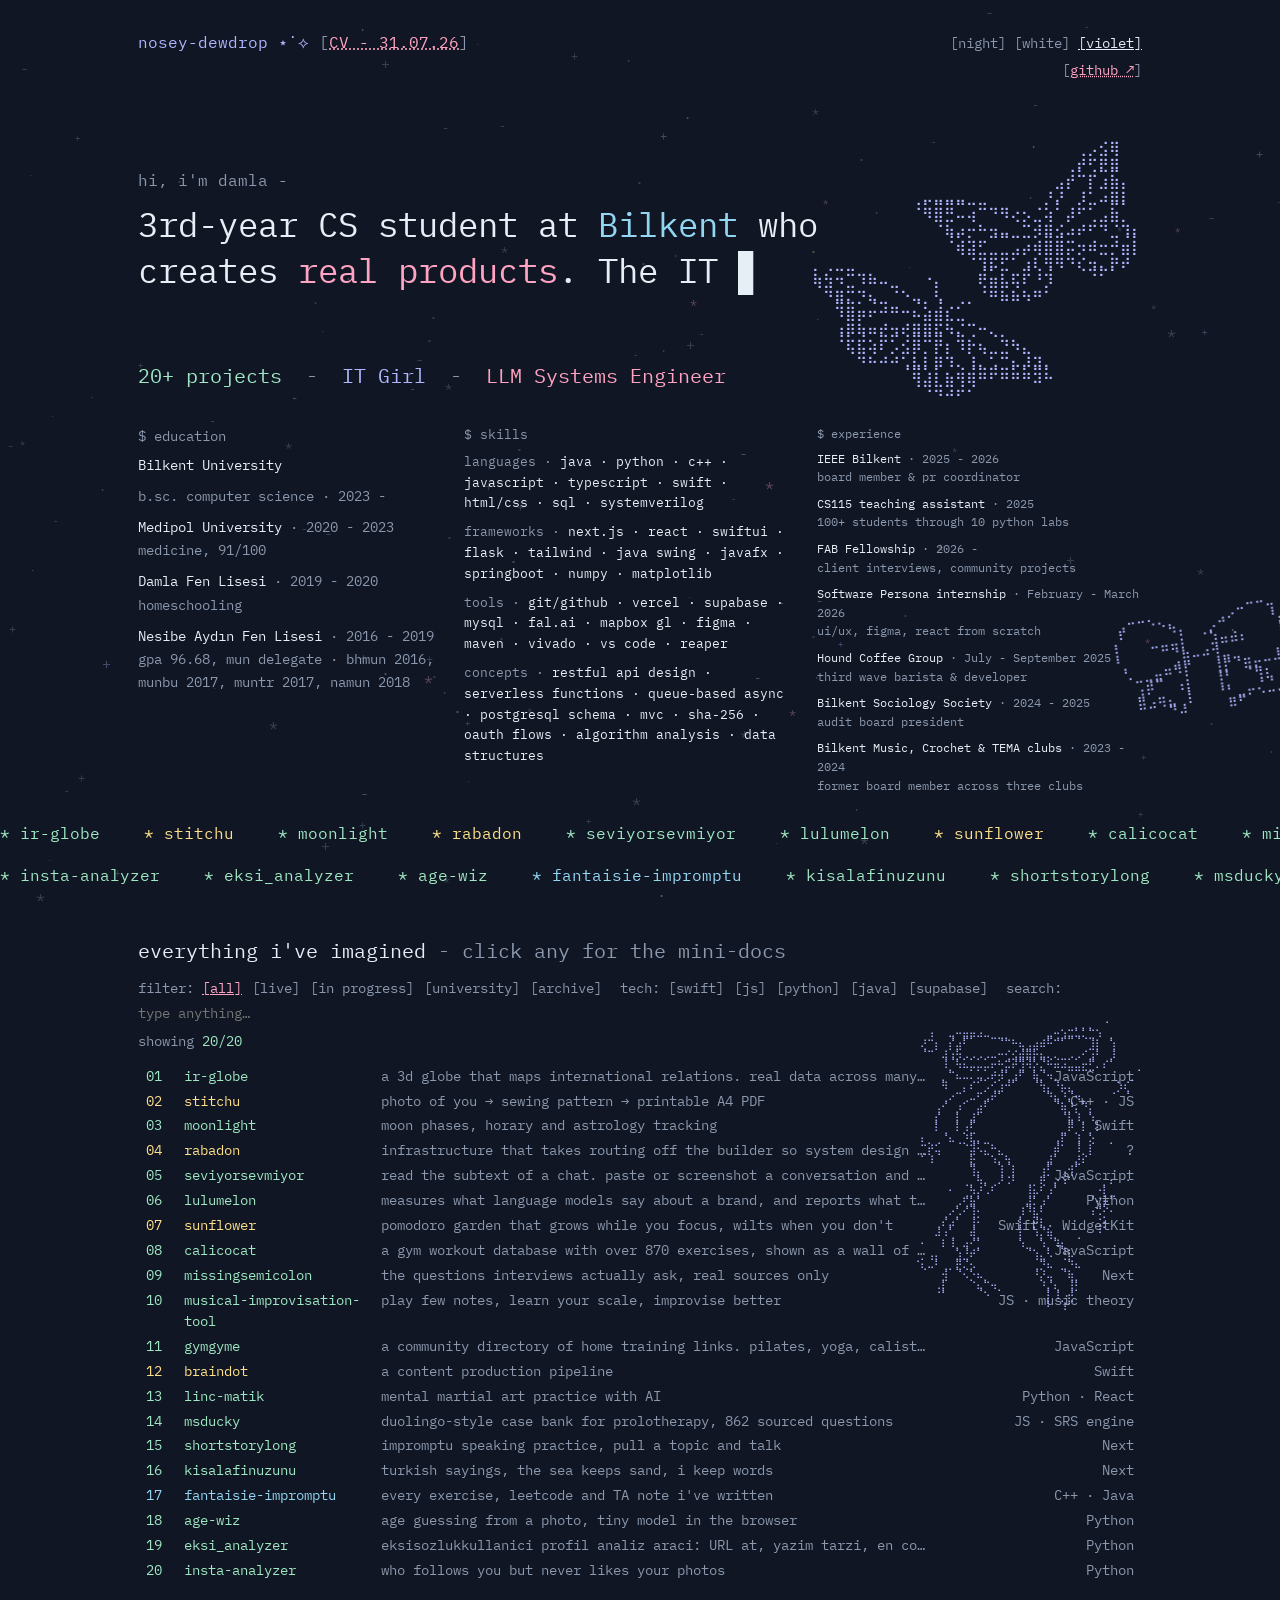
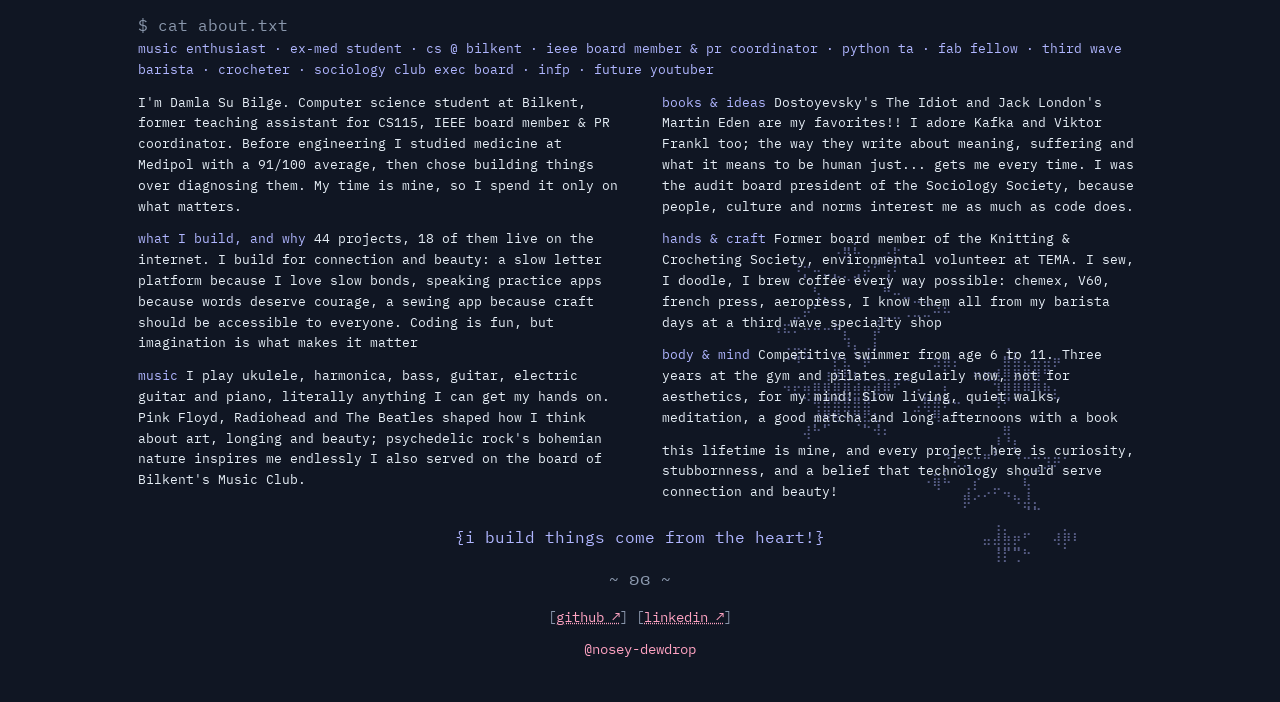
==== commit dc8c5605: "portfolio sync: repo data refresh" ====
--- a/index.html
+++ b/index.html
@@ -491,7 +491,7 @@
   {sl:"medical-case-generator",e:"🏥",n:"Medical Case Generator",tg:"problem-based learning case generator for med students",d:"A platform that generates medical cases for problem-based learning, born from my medical school years, for schools that don't see a big range of real cases.",t:[],s:"idea",g:null},
   {sl:"dating-app",e:"💘",n:"a dating app",tg:"the idea exists, the name doesn't yet",d:"A dating app idea. It exists in my head, the name is still on its way.",t:[],s:"idea",g:null},
 ];
-const BUILT={"nosey-dewdrop":" ├─ README.md","nosey-dewdrop.github.io":" ├─ damla-log/  (3 files)\n ├─ content/  (2 files)\n ├─ .github/  (1 files)\n │   ├─ workflows/ (1)\n ├─ cv/  (1 files)\n ├─ doodles/  (1 files)\n ├─ scripts/  (1 files)\n ├─ stitchu/  (1 files)\n ├─ sunflower/  (1 files)\n ├─ .gitignore\n ├─ PROJECT.md\n ├─ README.md\n ├─ devlog.md\n ├─ googled9ccb0c2f748b1ad.html\n ├─ index.html\n ├─ linkedin.md\n ├─ robots.txt\n ├─ sitemap.xml\n ├─ vercel.json","vibematch_cs":" ├─ screens/  (21 files)\n ├─ view/  (19 files)\n ├─ server/  (15 files)\n ├─ model_cs/  (14 files)\n ├─ model/  (12 files)\n ├─ data/  (10 files)\n ├─ ui/  (7 files)\n ├─ lib/  (6 files)\n ├─ controller/  (5 files)\n ├─ net/  (4 files)\n ├─ protocol/  (4 files)\n ├─ service/  (4 files)\n ├─ util/  (3 files)\n ├─ app/  (2 files)\n ├─ .gitignore\n ├─ DECISIONS.md\n ├─ DEMO_SENARYO.md\n ├─ README.md\n ├─ SUNUM.md\n ├─ TEAM_UPDATE.md\n ├─ VibeMatch_Sunum.pptx\n ├─ credentials.properties.example\n ├─ reset-demo-user.sh\n ├─ run-server.sh\n ├─ run.sh\n ├─ sunum.html","rabadon":" ├─ docs/  (646 files)\n │   ├─ archive/ (586)\n │   ├─ kanit/ (44)\n │   ├─ cast/ (2)\n ├─ native/  (193 files)\n │   ├─ refenv/ (1)\n ├─ site/  (29 files)\n ├─ scripts/  (14 files)\n │   ├─ arsiv/ (1)\n ├─ core/  (8 files)\n ├─ hooks/  (8 files)\n ├─ npm/  (8 files)\n │   ├─ darwin-arm64/ (2)\n │   ├─ darwin-x64/ (2)\n │   ├─ linux-arm64/ (2)\n ├─ bench/  (4 files)\n ├─ demo/  (4 files)\n │   ├─ fixtures/ (1)\n ├─ redteam/  (4 files)\n ├─ .github/  (3 files)\n │   ├─ workflows/ (3)\n ├─ ui/  (3 files)\n ├─ .rabadon/  (2 files)\n ├─ repair/  (2 files)\n ├─ bin/  (1 files)\n ├─ .gitignore\n ├─ AGENTS-PROTOCOL.md\n ├─ BENCHMARK.md\n ├─ CHANGELOG.md\n ├─ DEVIR-2026-09-07.txt\n ├─ DEVIR-2026-09-08.txt\n ├─ KOSU-RABADON-5.md\n ├─ LICENSE\n ├─ Makefile\n ├─ PROJECT.md\n ├─ README.md\n ├─ REPORTS.md\n ├─ SPEC.md\n ├─ index.html\n ├─ index.mjs\n ├─ package.json","calicocat":" ├─ .gitignore\n ├─ PROJECT.md\n ├─ README.md\n ├─ devlog.md\n ├─ gen-sitemap.py\n ├─ icon-192.png\n ├─ icon-512.png\n ├─ index.html\n ├─ linkedin.md\n ├─ manifest.json\n ├─ moves.js\n ├─ robots.txt\n ├─ script.js\n ├─ sitemap.xml\n ├─ styles.css\n ├─ sw.js","eksi_analyzer":" ├─ docs/  (3 files)\n ├─ .gitignore\n ├─ README.md\n ├─ baslik.py\n ├─ eksi.py\n ├─ fikirler.md","fantaisie-impromptu":" ├─ excercism/  (64 files)\n │   ├─ java/ (41)\n │   ├─ python/ (10)\n │   ├─ javascript/ (1)\n ├─ cpp_lectures/  (61 files)\n │   ├─ weeks/ (25)\n │   ├─ build/ (11)\n │   ├─ week5/ (11)\n ├─ pythun-tutor-labs/  (48 files)\n │   ├─ labs/ (35)\n │   ├─ lab04/ (3)\n │   ├─ tutorial_rojects/ (3)\n ├─ homeworks/  (33 files)\n │   ├─ cs102/ (16)\n │   ├─ cs201/ (16)\n ├─ leetcode/  (18 files)\n ├─ .vscode/  (4 files)\n ├─ portfolio/  (4 files)\n ├─ advent-of-code/  (3 files)\n ├─ data structures/  (1 files)\n ├─ polymorphism/  (1 files)\n ├─ projects_fullstack/  (1 files)\n │   ├─ sql/ (1)\n ├─ projects-fab/  (1 files)\n ├─ sortings/  (1 files)\n ├─ .DS_Store\n ├─ .gitignore\n ├─ LICENSE\n ├─ README.md","insta-analyzer":" ├─ .env.example\n ├─ .gitignore\n ├─ README.md\n ├─ analyze.py","kisalafinuzunu":" ├─ src/  (30 files)\n │   ├─ app/ (13)\n │   ├─ components/ (8)\n │   ├─ lib/ (6)\n ├─ public/  (6 files)\n ├─ .github/  (2 files)\n │   ├─ scripts/ (1)\n │   ├─ workflows/ (1)\n ├─ .gitignore\n ├─ PROJECT.md\n ├─ README.md\n ├─ devlog.md\n ├─ eslint.config.mjs\n ├─ linkedin.md\n ├─ next.config.ts\n ├─ package-lock.json\n ├─ package.json\n ├─ postcss.config.mjs\n ├─ tsconfig.json","missingsemicolon":" ├─ src/  (41 files)\n │   ├─ data/ (20)\n │   ├─ app/ (13)\n │   ├─ components/ (5)\n ├─ .github/  (2 files)\n │   ├─ scripts/ (1)\n │   ├─ workflows/ (1)\n ├─ scripts/  (1 files)\n ├─ .gitignore\n ├─ PROJECT.md\n ├─ README.md\n ├─ devlog.md\n ├─ eslint.config.mjs\n ├─ linkedin.md\n ├─ next.config.ts\n ├─ package-lock.json\n ├─ package.json\n ├─ postcss.config.mjs\n ├─ tsconfig.json","moonlight":" ├─ Moonlight/  (472 files)\n │   ├─ Assets.xcassets/ (429)\n │   ├─ Views/ (16)\n │   ├─ Services/ (13)\n ├─ assets/  (132 files)\n │   ├─ animations/ (64)\n │   ├─ atmospheric/ (19)\n │   ├─ ui/ (14)\n ├─ assets_raw/  (40 files)\n │   ├─ processed/ (19)\n ├─ docs/  (21 files)\n │   ├─ _eski_2026-03/ (4)\n │   ├─ 0809-arastirma/ (2)\n ├─ tools/  (5 files)\n ├─ app/  (4 files)\n ├─ backend/  (4 files)\n ├─ Moonlight.xcodeproj/  (4 files)\n │   ├─ project.xcworkspace/ (2)\n │   ├─ xcuserdata/ (1)\n ├─ .operator/  (3 files)\n ├─ .vscode/  (3 files)\n ├─ .rabadon/  (2 files)\n ├─ MoonlightWidget/  (2 files)\n ├─ mock/  (1 files)\n ├─ .gitignore\n ├─ GUIDE.md\n ├─ LICENSE\n ├─ PROJECT.md\n ├─ README.md\n ├─ damla_reference_assets.zip\n ├─ eslint.config.mjs\n ├─ jsconfig.json\n ├─ next.config.mjs\n ├─ package-lock.json\n ├─ package.json\n ├─ postcss.config.mjs\n ├─ privacy-policy.md\n ├─ project.yml\n ├─ terms.md","musical-improvisation-tool":" ├─ blog/  (12 files)\n ├─ extended-files-philosopy/  (2 files)\n ├─ .gitignore\n ├─ LICENSE\n ├─ PossibleFeatures.md\n ├─ README.md\n ├─ bg.jpg\n ├─ bg.png\n ├─ gen-sitemap.py\n ├─ icon-192.png\n ├─ icon-512.png\n ├─ index.html\n ├─ manifest.json\n ├─ og.jpg\n ├─ robots.txt\n ├─ script.js\n ├─ sitemap.xml\n ├─ styles.css\n ├─ sw.js","shortstorylong":" ├─ src/  (31 files)\n │   ├─ app/ (14)\n │   ├─ components/ (9)\n │   ├─ lib/ (5)\n ├─ .github/  (2 files)\n │   ├─ scripts/ (1)\n │   ├─ workflows/ (1)\n ├─ public/  (1 files)\n ├─ supabase/  (1 files)\n ├─ .gitignore\n ├─ PROJECT.md\n ├─ README.md\n ├─ devlog.md\n ├─ eslint.config.mjs\n ├─ linkedin.md\n ├─ next.config.ts\n ├─ package-lock.json\n ├─ package.json\n ├─ postcss.config.mjs\n ├─ tsconfig.json","sunflower":" ├─ Sunflower/  (56 files)\n │   ├─ Assets.xcassets/ (31)\n │   ├─ Views/ (7)\n │   ├─ Extensions/ (6)\n ├─ landing/  (18 files)\n │   ├─ assets/ (13)\n │   ├─ shots/ (4)\n ├─ docs/  (4 files)\n ├─ SunflowerWidget/  (4 files)\n ├─ Sunflower.xcodeproj/  (1 files)\n ├─ .gitignore\n ├─ PROJECT.md\n ├─ README.md\n ├─ Sunflower.storekit\n ├─ devlog.md\n ├─ linkedin.md\n ├─ project.yml","dewbrain":" ├─ dewbrain/  (20 files)\n ├─ research/  (3 files)\n ├─ .gitignore\n ├─ DECISIONS.md\n ├─ ROADMAP.md\n ├─ THESIS.md","linc-matik":" ├─ frontend/  (20 files)\n │   ├─ src/ (7)\n │   ├─ public/ (6)\n │   ├─ api/ (2)\n ├─ .env.example\n ├─ .gitignore\n ├─ BRIEFING.md\n ├─ Procfile\n ├─ README.md\n ├─ app.py\n ├─ nixpacks.toml\n ├─ requirements.txt\n ├─ runtime.txt\n ├─ yorumlar.json","stitchu-showcase":" ├─ .gitattributes\n ├─ .gitignore\n ├─ README.md\n ├─ stitchu-whitepaper.pdf","sightstone":" ├─ jobs/  (1 files)\n ├─ 404.html\n ├─ accept.html\n ├─ confirm.html\n ├─ cv.html\n ├─ index.html\n ├─ unsubscribe.html","braindot":" ├─ .gitignore\n ├─ PROJECT.md\n ├─ index.html\n ├─ patch-notes.html","gymgyme":" ├─ mockups/  (43 files)\n │   ├─ archive/ (24)\n │   ├─ assets/ (6)\n ├─ engine/  (23 files)\n │   ├─ tools/ (4)\n ├─ benchmarks/  (15 files)\n ├─ js/  (14 files)\n ├─ vendor/  (10 files)\n │   ├─ mediapipe/ (5)\n │   ├─ models/ (4)\n │   ├─ supabase/ (1)\n ├─ data/  (5 files)\n ├─ icons/  (4 files)\n ├─ .operator/  (3 files)\n ├─ img/  (3 files)\n ├─ tests/  (3 files)\n │   ├─ regression/ (3)\n ├─ tools/  (3 files)\n ├─ partials/  (2 files)\n ├─ scripts/  (2 files)\n ├─ css/  (1 files)\n ├─ docs/  (1 files)\n ├─ supabase/  (1 files)\n ├─ .gitattributes\n ├─ .gitignore\n ├─ BUILD-LOG.md\n ├─ DECISIONS.md\n ├─ HANDOFF.md\n ├─ PROJECT.md\n ├─ PROTOKOL.md\n ├─ README.md\n ├─ REWORK-PLAN.md\n ├─ REWORK.md\n ├─ STATUS.md\n ├─ STRATEJI.md\n ├─ YOL-HARITASI.md\n ├─ account.html\n ├─ blog.html\n ├─ coach.html\n ├─ devlog.md\n ├─ directory.html\n ├─ gen-sitemap.py\n ├─ gizlilik-tr.html\n ├─ gizlilik.html\n ├─ index.html\n ├─ linkedin.md\n ├─ manifest.webmanifest\n ├─ moves.html\n ├─ my-moves.html\n ├─ my-program.html\n ├─ package.json\n ├─ patch-notes.html\n ├─ reset-password.html\n ├─ robots.txt\n ├─ script.js\n ├─ seed.js\n ├─ signin.html\n ├─ signup.html\n ├─ sitemap.xml\n ├─ suggest.html\n ├─ suggest.js\n ├─ sw.js\n ├─ terms.html\n ├─ vercel.json","inkbee":" ├─ web/  (47 files)\n │   ├─ js/ (17)\n │   ├─ css/ (4)\n │   ├─ data/ (4)\n ├─ data/  (28 files)\n │   ├─ kitaplar/ (25)\n │   ├─ kazanimlar/ (3)\n ├─ scripts/  (7 files)\n ├─ supabase/  (4 files)\n │   ├─ migrations/ (3)\n │   ├─ cati/ (1)\n ├─ .github/  (1 files)\n │   ├─ workflows/ (1)\n ├─ .gitignore\n ├─ DECISIONS.md\n ├─ PROJECT.md\n ├─ README.md\n ├─ REQUIREMENTS.md\n ├─ devlog.md\n ├─ index.html\n ├─ linkedin.md","ir-globe":" ├─ ulke/  (199 files)\n │   ├─ afghanistan/ (1)\n │   ├─ albania/ (1)\n │   ├─ algeria/ (1)\n ├─ iliski/  (94 files)\n │   ├─ afghanistan-uzbekistan/ (1)\n │   ├─ algeria-spain/ (1)\n │   ├─ australia-canada/ (1)\n ├─ data/  (50 files)\n │   ├─ news/ (17)\n │   ├─ events/ (15)\n │   ├─ layers/ (14)\n ├─ scripts/  (29 files)\n │   ├─ lib/ (8)\n │   ├─ sources/ (5)\n │   ├─ ml/ (2)\n ├─ js/  (14 files)\n ├─ konu/  (14 files)\n │   ├─ borc/ (1)\n │   ├─ diplomasi/ (1)\n │   ├─ enerji/ (1)\n ├─ admin/  (6 files)\n ├─ .github/  (4 files)\n │   ├─ workflows/ (4)\n ├─ css/  (2 files)\n ├─ .claude/  (1 files)\n ├─ docs/  (1 files)\n ├─ .gitattributes\n ├─ .gitignore\n ├─ .nojekyll\n ├─ 404.html\n ├─ HANDOFF.md\n ├─ KAYNAKLAR.md\n ├─ PROJECT.md\n ├─ README.md\n ├─ akis.html\n ├─ app.html\n ├─ benim.html\n ├─ bulten.html\n ├─ devlog.md\n ├─ gen-sitemap.py\n ├─ gizlilik.html\n ├─ iliski.html\n ├─ index.html\n ├─ kosullar.html\n ├─ kure.html\n ├─ linkedin.md\n ├─ metodoloji.html\n ├─ package-lock.json\n ├─ package.json\n ├─ reels-script.md\n ├─ robots.txt\n ├─ sitemap.xml\n ├─ surum.html\n ├─ uye.html\n ├─ veri.html","lingolingo":" ├─ Lingolingo/  (57 files)\n │   ├─ Assets.xcassets/ (27)\n │   ├─ Views/ (10)\n │   ├─ Models/ (4)\n ├─ mock/  (29 files)\n │   ├─ assets/ (28)\n ├─ docs/  (22 files)\n │   ├─ assets/ (17)\n ├─ Lingolingo.xcodeproj/  (3 files)\n │   ├─ project.xcworkspace/ (1)\n │   ├─ xcshareddata/ (1)\n ├─ .gitignore\n ├─ APP_STORE_SUBMISSION.md\n ├─ PROJECT.md\n ├─ README.md\n ├─ devlog.md\n ├─ juror_2026-07-07.md\n ├─ linkedin.md\n ├─ project.yml","seviyorsevmiyor":" ├─ web/  (39 files)\n │   ├─ js/ (22)\n │   ├─ css/ (4)\n │   ├─ data/ (1)\n ├─ train/  (28 files)\n ├─ backend/  (4 files)\n │   ├─ tests/ (1)\n ├─ .rabadon/  (2 files)\n ├─ .github/  (1 files)\n │   ├─ workflows/ (1)\n ├─ GIRDI/  (1 files)\n │   ├─ tarayici/ (1)\n ├─ .gitignore\n ├─ KOSU-v1.md\n ├─ README.md\n ├─ devlog.md\n ├─ linkedin.md","smolder":" ├─ .rabadon/  (1 files)\n ├─ .gitignore\n ├─ README.md","sunny":" ├─ sunny/  (44 files)\n │   ├─ sunny/ (37)\n │   ├─ sunny.xcodeproj/ (4)\n │   ├─ sunnyUITests/ (2)\n ├─ docs/  (10 files)\n │   ├─ images/ (9)\n ├─ .DS_Store\n ├─ .gitignore\n ├─ README.md","youdecide":" ├─ README.md\n ├─ index.html\n ├─ script.js\n ├─ styles.css","grounded-content-workflow":" ├─ src/  (24 files)\n │   ├─ lib/ (13)\n │   ├─ app/ (8)\n │   ├─ inngest/ (3)\n ├─ data/  (6 files)\n ├─ tests/  (6 files)\n ├─ outputs/  (5 files)\n ├─ public/  (5 files)\n ├─ scripts/  (4 files)\n ├─ .env.example\n ├─ .gitignore\n ├─ NOTES.md\n ├─ README.md\n ├─ eslint.config.mjs\n ├─ next.config.ts\n ├─ package-lock.json\n ├─ package.json\n ├─ postcss.config.mjs\n ├─ tsconfig.json","lulumelon":" ├─ lulumelon/  (82 files)\n │   ├─ tests/ (46)\n │   ├─ collect/ (12)\n │   ├─ mirror/ (12)\n ├─ src/  (34 files)\n │   ├─ app/ (24)\n │   ├─ lib/ (8)\n │   ├─ fonts/ (2)\n ├─ data/  (5 files)\n │   ├─ published/ (4)\n │   ├─ subjects/ (1)\n ├─ tests/  (5 files)\n ├─ .github/  (1 files)\n │   ├─ workflows/ (1)\n ├─ docs/  (1 files)\n ├─ scripts/  (1 files)\n ├─ .env.example\n ├─ .gitignore\n ├─ CHANGELOG.md\n ├─ LICENSE\n ├─ README.md\n ├─ conftest.py\n ├─ eslint.config.mjs\n ├─ next.config.ts\n ├─ package-lock.json\n ├─ package.json\n ├─ postcss.config.mjs\n ├─ pyproject.toml\n ├─ tsconfig.json","stitchu":" ├─ engine/  (478 files)\n │   ├─ tests/ (182)\n │   ├─ src/ (132)\n │   ├─ tools/ (106)\n ├─ KOSU/  (258 files)\n │   ├─ ciktilar/ (208)\n │   ├─ regresyon/ (18)\n │   ├─ onbellek/ (6)\n ├─ web/  (133 files)\n │   ├─ js/ (33)\n │   ├─ assets/ (22)\n │   ├─ data/ (22)\n ├─ vision/  (36 files)\n │   ├─ eval/ (33)\n ├─ contract/  (34 files)\n │   ├─ layers/ (4)\n ├─ knowledge/  (21 files)\n ├─ scripts/  (13 files)\n │   ├─ hooks/ (1)\n ├─ backend/  (12 files)\n │   ├─ engine/ (2)\n ├─ docs/  (7 files)\n ├─ dataset/  (6 files)\n │   ├─ eval/ (3)\n │   ├─ taste-pool/ (2)\n ├─ engine-check/  (4 files)\n │   ├─ harness/ (4)\n ├─ recipes/  (3 files)\n ├─ vision-student/  (3 files)\n ├─ .github/  (1 files)\n │   ├─ workflows/ (1)\n ├─ .rabadon/  (1 files)\n ├─ .vardiya/  (1 files)\n ├─ App/  (1 files)\n │   ├─ Stitchu/ (1)\n ├─ .gitattributes\n ├─ .gitignore\n ├─ 0509-kosu.md\n ├─ HEDEF.md\n ├─ README.md\n ├─ conftest.py","vibecodedslopware":" ├─ tema/  (21 files)\n │   ├─ og/ (8)\n ├─ soru/  (16 files)\n │   ├─ can-you-break-your-own-rule/ (1)\n │   ├─ can-your-own-phone-open-it/ (1)\n │   ├─ how-does-the-browser-learn-about-the-second-file/ (1)\n ├─ .rabadon/  (14 files)\n │   ├─ sessions/ (12)\n ├─ tr/  (13 files)\n │   ├─ slopware/ (3)\n │   ├─ kitap/ (2)\n │   ├─ kontrol/ (2)\n ├─ yazilar/  (8 files)\n │   ├─ en/ (6)\n │   ├─ tr/ (2)\n ├─ slopware/  (7 files)\n │   ├─ dev-ve-build/ (1)\n │   ├─ ekranindaki-sey/ (1)\n │   ├─ localhost/ (1)\n ├─ kontrol/  (6 files)\n │   ├─ dev-ve-build/ (1)\n │   ├─ ekranindaki-sey/ (1)\n │   ├─ localhost/ (1)\n ├─ _arsiv/  (4 files)\n ├─ _kurulum/  (2 files)\n ├─ kitap/  (2 files)\n ├─ .claude/  (1 files)\n ├─ .github/  (1 files)\n │   ├─ workflows/ (1)\n ├─ ara/  (1 files)\n ├─ forum/  (1 files)\n ├─ .gitignore\n ├─ 404.html\n ├─ DEVIR.md\n ├─ TALIMAT.md\n ├─ arama-en.json\n ├─ arama-tr.json\n ├─ bak.sh\n ├─ cdp.js\n ├─ css-harita.py\n ├─ gorunum-fark.py\n ├─ gorunum.js\n ├─ index.html\n ├─ kontrol.py\n ├─ kur.py\n ├─ mobil.js\n ├─ mufredat.json\n ├─ olc-gorunum.sh\n ├─ olcum.js\n ├─ robots.txt\n ├─ rss.xml\n ├─ sitemap.xml","dewsletter":" ├─ docs/  (1319 files)\n │   ├─ jobs/ (1304)\n │   ├─ u/ (2)\n │   ├─ vendor/ (2)\n ├─ engine/  (41 files)\n │   ├─ tests/ (23)\n │   ├─ data/ (6)\n │   ├─ fetch/ (5)\n ├─ site-mock/  (3 files)\n ├─ .github/  (2 files)\n │   ├─ workflows/ (2)\n ├─ .claude/  (1 files)\n ├─ .rabadon/  (1 files)\n ├─ GIRDI/  (1 files)\n │   ├─ teslimat/ (1)\n ├─ tools/  (1 files)\n ├─ .gitignore\n ├─ KOSU-v4.md\n ├─ README.md\n ├─ STACK.md\n ├─ firsatlar.md\n ├─ profile.json\n ├─ writing-style.json"};
+const BUILT={"nosey-dewdrop":" ├─ README.md","nosey-dewdrop.github.io":" ├─ damla-log/  (3 files)\n ├─ content/  (2 files)\n ├─ .github/  (1 files)\n │   ├─ workflows/ (1)\n ├─ cv/  (1 files)\n ├─ doodles/  (1 files)\n ├─ scripts/  (1 files)\n ├─ stitchu/  (1 files)\n ├─ sunflower/  (1 files)\n ├─ .gitignore\n ├─ PROJECT.md\n ├─ README.md\n ├─ devlog.md\n ├─ googled9ccb0c2f748b1ad.html\n ├─ index.html\n ├─ linkedin.md\n ├─ robots.txt\n ├─ sitemap.xml\n ├─ vercel.json","vibematch_cs":" ├─ screens/  (21 files)\n ├─ view/  (19 files)\n ├─ server/  (15 files)\n ├─ model_cs/  (14 files)\n ├─ model/  (12 files)\n ├─ data/  (10 files)\n ├─ ui/  (7 files)\n ├─ lib/  (6 files)\n ├─ controller/  (5 files)\n ├─ net/  (4 files)\n ├─ protocol/  (4 files)\n ├─ service/  (4 files)\n ├─ util/  (3 files)\n ├─ app/  (2 files)\n ├─ .gitignore\n ├─ DECISIONS.md\n ├─ DEMO_SENARYO.md\n ├─ README.md\n ├─ SUNUM.md\n ├─ TEAM_UPDATE.md\n ├─ VibeMatch_Sunum.pptx\n ├─ credentials.properties.example\n ├─ reset-demo-user.sh\n ├─ run-server.sh\n ├─ run.sh\n ├─ sunum.html","rabadon":" ├─ docs/  (646 files)\n │   ├─ archive/ (586)\n │   ├─ kanit/ (44)\n │   ├─ cast/ (2)\n ├─ native/  (193 files)\n │   ├─ refenv/ (1)\n ├─ site/  (29 files)\n ├─ scripts/  (14 files)\n │   ├─ arsiv/ (1)\n ├─ core/  (8 files)\n ├─ hooks/  (8 files)\n ├─ npm/  (8 files)\n │   ├─ darwin-arm64/ (2)\n │   ├─ darwin-x64/ (2)\n │   ├─ linux-arm64/ (2)\n ├─ bench/  (4 files)\n ├─ demo/  (4 files)\n │   ├─ fixtures/ (1)\n ├─ redteam/  (4 files)\n ├─ .github/  (3 files)\n │   ├─ workflows/ (3)\n ├─ ui/  (3 files)\n ├─ .rabadon/  (2 files)\n ├─ repair/  (2 files)\n ├─ bin/  (1 files)\n ├─ .gitignore\n ├─ AGENTS-PROTOCOL.md\n ├─ BENCHMARK.md\n ├─ CHANGELOG.md\n ├─ DEVIR-2026-09-07.txt\n ├─ DEVIR-2026-09-08.txt\n ├─ KOSU-RABADON-5.md\n ├─ LICENSE\n ├─ Makefile\n ├─ PROJECT.md\n ├─ README.md\n ├─ REPORTS.md\n ├─ SPEC.md\n ├─ index.html\n ├─ index.mjs\n ├─ package.json","calicocat":" ├─ .gitignore\n ├─ PROJECT.md\n ├─ README.md\n ├─ devlog.md\n ├─ gen-sitemap.py\n ├─ icon-192.png\n ├─ icon-512.png\n ├─ index.html\n ├─ linkedin.md\n ├─ manifest.json\n ├─ moves.js\n ├─ robots.txt\n ├─ script.js\n ├─ sitemap.xml\n ├─ styles.css\n ├─ sw.js","eksi_analyzer":" ├─ docs/  (3 files)\n ├─ .gitignore\n ├─ README.md\n ├─ baslik.py\n ├─ eksi.py\n ├─ fikirler.md","fantaisie-impromptu":" ├─ excercism/  (64 files)\n │   ├─ java/ (41)\n │   ├─ python/ (10)\n │   ├─ javascript/ (1)\n ├─ cpp_lectures/  (61 files)\n │   ├─ weeks/ (25)\n │   ├─ build/ (11)\n │   ├─ week5/ (11)\n ├─ pythun-tutor-labs/  (48 files)\n │   ├─ labs/ (35)\n │   ├─ lab04/ (3)\n │   ├─ tutorial_rojects/ (3)\n ├─ homeworks/  (33 files)\n │   ├─ cs102/ (16)\n │   ├─ cs201/ (16)\n ├─ leetcode/  (18 files)\n ├─ .vscode/  (4 files)\n ├─ portfolio/  (4 files)\n ├─ advent-of-code/  (3 files)\n ├─ data structures/  (1 files)\n ├─ polymorphism/  (1 files)\n ├─ projects_fullstack/  (1 files)\n │   ├─ sql/ (1)\n ├─ projects-fab/  (1 files)\n ├─ sortings/  (1 files)\n ├─ .DS_Store\n ├─ .gitignore\n ├─ LICENSE\n ├─ README.md","insta-analyzer":" ├─ .env.example\n ├─ .gitignore\n ├─ README.md\n ├─ analyze.py","kisalafinuzunu":" ├─ src/  (30 files)\n │   ├─ app/ (13)\n │   ├─ components/ (8)\n │   ├─ lib/ (6)\n ├─ public/  (6 files)\n ├─ .github/  (2 files)\n │   ├─ scripts/ (1)\n │   ├─ workflows/ (1)\n ├─ .gitignore\n ├─ PROJECT.md\n ├─ README.md\n ├─ devlog.md\n ├─ eslint.config.mjs\n ├─ linkedin.md\n ├─ next.config.ts\n ├─ package-lock.json\n ├─ package.json\n ├─ postcss.config.mjs\n ├─ tsconfig.json","missingsemicolon":" ├─ src/  (41 files)\n │   ├─ data/ (20)\n │   ├─ app/ (13)\n │   ├─ components/ (5)\n ├─ .github/  (2 files)\n │   ├─ scripts/ (1)\n │   ├─ workflows/ (1)\n ├─ scripts/  (1 files)\n ├─ .gitignore\n ├─ PROJECT.md\n ├─ README.md\n ├─ devlog.md\n ├─ eslint.config.mjs\n ├─ linkedin.md\n ├─ next.config.ts\n ├─ package-lock.json\n ├─ package.json\n ├─ postcss.config.mjs\n ├─ tsconfig.json","moonlight":" ├─ Moonlight/  (472 files)\n │   ├─ Assets.xcassets/ (429)\n │   ├─ Views/ (16)\n │   ├─ Services/ (13)\n ├─ assets/  (132 files)\n │   ├─ animations/ (64)\n │   ├─ atmospheric/ (19)\n │   ├─ ui/ (14)\n ├─ assets_raw/  (40 files)\n │   ├─ processed/ (19)\n ├─ docs/  (21 files)\n │   ├─ _eski_2026-03/ (4)\n │   ├─ 0809-arastirma/ (2)\n ├─ tools/  (5 files)\n ├─ app/  (4 files)\n ├─ backend/  (4 files)\n ├─ Moonlight.xcodeproj/  (4 files)\n │   ├─ project.xcworkspace/ (2)\n │   ├─ xcuserdata/ (1)\n ├─ .operator/  (3 files)\n ├─ .vscode/  (3 files)\n ├─ .rabadon/  (2 files)\n ├─ MoonlightWidget/  (2 files)\n ├─ mock/  (1 files)\n ├─ .gitignore\n ├─ GUIDE.md\n ├─ LICENSE\n ├─ PROJECT.md\n ├─ README.md\n ├─ damla_reference_assets.zip\n ├─ eslint.config.mjs\n ├─ jsconfig.json\n ├─ next.config.mjs\n ├─ package-lock.json\n ├─ package.json\n ├─ postcss.config.mjs\n ├─ privacy-policy.md\n ├─ project.yml\n ├─ terms.md","musical-improvisation-tool":" ├─ blog/  (12 files)\n ├─ extended-files-philosopy/  (2 files)\n ├─ .gitignore\n ├─ LICENSE\n ├─ PossibleFeatures.md\n ├─ README.md\n ├─ bg.jpg\n ├─ bg.png\n ├─ gen-sitemap.py\n ├─ icon-192.png\n ├─ icon-512.png\n ├─ index.html\n ├─ manifest.json\n ├─ og.jpg\n ├─ robots.txt\n ├─ script.js\n ├─ sitemap.xml\n ├─ styles.css\n ├─ sw.js","shortstorylong":" ├─ src/  (31 files)\n │   ├─ app/ (14)\n │   ├─ components/ (9)\n │   ├─ lib/ (5)\n ├─ .github/  (2 files)\n │   ├─ scripts/ (1)\n │   ├─ workflows/ (1)\n ├─ public/  (1 files)\n ├─ supabase/  (1 files)\n ├─ .gitignore\n ├─ PROJECT.md\n ├─ README.md\n ├─ devlog.md\n ├─ eslint.config.mjs\n ├─ linkedin.md\n ├─ next.config.ts\n ├─ package-lock.json\n ├─ package.json\n ├─ postcss.config.mjs\n ├─ tsconfig.json","sunflower":" ├─ Sunflower/  (56 files)\n │   ├─ Assets.xcassets/ (31)\n │   ├─ Views/ (7)\n │   ├─ Extensions/ (6)\n ├─ landing/  (18 files)\n │   ├─ assets/ (13)\n │   ├─ shots/ (4)\n ├─ docs/  (4 files)\n ├─ SunflowerWidget/  (4 files)\n ├─ Sunflower.xcodeproj/  (1 files)\n ├─ .gitignore\n ├─ PROJECT.md\n ├─ README.md\n ├─ Sunflower.storekit\n ├─ devlog.md\n ├─ linkedin.md\n ├─ project.yml","dewbrain":" ├─ dewbrain/  (20 files)\n ├─ research/  (3 files)\n ├─ .gitignore\n ├─ DECISIONS.md\n ├─ ROADMAP.md\n ├─ THESIS.md","linc-matik":" ├─ frontend/  (20 files)\n │   ├─ src/ (7)\n │   ├─ public/ (6)\n │   ├─ api/ (2)\n ├─ .env.example\n ├─ .gitignore\n ├─ BRIEFING.md\n ├─ Procfile\n ├─ README.md\n ├─ app.py\n ├─ nixpacks.toml\n ├─ requirements.txt\n ├─ runtime.txt\n ├─ yorumlar.json","stitchu-showcase":" ├─ .gitattributes\n ├─ .gitignore\n ├─ README.md\n ├─ stitchu-whitepaper.pdf","sightstone":" ├─ jobs/  (1 files)\n ├─ 404.html\n ├─ accept.html\n ├─ confirm.html\n ├─ cv.html\n ├─ index.html\n ├─ unsubscribe.html","braindot":" ├─ .gitignore\n ├─ PROJECT.md\n ├─ index.html\n ├─ patch-notes.html","gymgyme":" ├─ mockups/  (43 files)\n │   ├─ archive/ (24)\n │   ├─ assets/ (6)\n ├─ engine/  (23 files)\n │   ├─ tools/ (4)\n ├─ benchmarks/  (15 files)\n ├─ js/  (14 files)\n ├─ vendor/  (10 files)\n │   ├─ mediapipe/ (5)\n │   ├─ models/ (4)\n │   ├─ supabase/ (1)\n ├─ data/  (5 files)\n ├─ icons/  (4 files)\n ├─ .operator/  (3 files)\n ├─ img/  (3 files)\n ├─ tests/  (3 files)\n │   ├─ regression/ (3)\n ├─ tools/  (3 files)\n ├─ partials/  (2 files)\n ├─ scripts/  (2 files)\n ├─ css/  (1 files)\n ├─ docs/  (1 files)\n ├─ supabase/  (1 files)\n ├─ .gitattributes\n ├─ .gitignore\n ├─ BUILD-LOG.md\n ├─ DECISIONS.md\n ├─ HANDOFF.md\n ├─ PROJECT.md\n ├─ PROTOKOL.md\n ├─ README.md\n ├─ REWORK-PLAN.md\n ├─ REWORK.md\n ├─ STATUS.md\n ├─ STRATEJI.md\n ├─ YOL-HARITASI.md\n ├─ account.html\n ├─ blog.html\n ├─ coach.html\n ├─ devlog.md\n ├─ directory.html\n ├─ gen-sitemap.py\n ├─ gizlilik-tr.html\n ├─ gizlilik.html\n ├─ index.html\n ├─ linkedin.md\n ├─ manifest.webmanifest\n ├─ moves.html\n ├─ my-moves.html\n ├─ my-program.html\n ├─ package.json\n ├─ patch-notes.html\n ├─ reset-password.html\n ├─ robots.txt\n ├─ script.js\n ├─ seed.js\n ├─ signin.html\n ├─ signup.html\n ├─ sitemap.xml\n ├─ suggest.html\n ├─ suggest.js\n ├─ sw.js\n ├─ terms.html\n ├─ vercel.json","inkbee":" ├─ web/  (47 files)\n │   ├─ js/ (17)\n │   ├─ css/ (4)\n │   ├─ data/ (4)\n ├─ data/  (28 files)\n │   ├─ kitaplar/ (25)\n │   ├─ kazanimlar/ (3)\n ├─ scripts/  (7 files)\n ├─ supabase/  (4 files)\n │   ├─ migrations/ (3)\n │   ├─ cati/ (1)\n ├─ .github/  (1 files)\n │   ├─ workflows/ (1)\n ├─ .gitignore\n ├─ DECISIONS.md\n ├─ PROJECT.md\n ├─ README.md\n ├─ REQUIREMENTS.md\n ├─ devlog.md\n ├─ index.html\n ├─ linkedin.md","ir-globe":" ├─ ulke/  (199 files)\n │   ├─ afghanistan/ (1)\n │   ├─ albania/ (1)\n │   ├─ algeria/ (1)\n ├─ iliski/  (92 files)\n │   ├─ afghanistan-uzbekistan/ (1)\n │   ├─ algeria-spain/ (1)\n │   ├─ australia-canada/ (1)\n ├─ data/  (50 files)\n │   ├─ news/ (17)\n │   ├─ events/ (15)\n │   ├─ layers/ (14)\n ├─ scripts/  (29 files)\n │   ├─ lib/ (8)\n │   ├─ sources/ (5)\n │   ├─ ml/ (2)\n ├─ js/  (14 files)\n ├─ konu/  (14 files)\n │   ├─ borc/ (1)\n │   ├─ diplomasi/ (1)\n │   ├─ enerji/ (1)\n ├─ admin/  (6 files)\n ├─ .github/  (4 files)\n │   ├─ workflows/ (4)\n ├─ css/  (2 files)\n ├─ .claude/  (1 files)\n ├─ docs/  (1 files)\n ├─ .gitattributes\n ├─ .gitignore\n ├─ .nojekyll\n ├─ 404.html\n ├─ HANDOFF.md\n ├─ KAYNAKLAR.md\n ├─ PROJECT.md\n ├─ README.md\n ├─ akis.html\n ├─ app.html\n ├─ benim.html\n ├─ bulten.html\n ├─ devlog.md\n ├─ gen-sitemap.py\n ├─ gizlilik.html\n ├─ iliski.html\n ├─ index.html\n ├─ kosullar.html\n ├─ kure.html\n ├─ linkedin.md\n ├─ metodoloji.html\n ├─ package-lock.json\n ├─ package.json\n ├─ reels-script.md\n ├─ robots.txt\n ├─ sitemap.xml\n ├─ surum.html\n ├─ uye.html\n ├─ veri.html","lingolingo":" ├─ Lingolingo/  (57 files)\n │   ├─ Assets.xcassets/ (27)\n │   ├─ Views/ (10)\n │   ├─ Models/ (4)\n ├─ mock/  (29 files)\n │   ├─ assets/ (28)\n ├─ docs/  (22 files)\n │   ├─ assets/ (17)\n ├─ Lingolingo.xcodeproj/  (3 files)\n │   ├─ project.xcworkspace/ (1)\n │   ├─ xcshareddata/ (1)\n ├─ .gitignore\n ├─ APP_STORE_SUBMISSION.md\n ├─ PROJECT.md\n ├─ README.md\n ├─ devlog.md\n ├─ juror_2026-07-07.md\n ├─ linkedin.md\n ├─ project.yml","seviyorsevmiyor":" ├─ web/  (39 files)\n │   ├─ js/ (22)\n │   ├─ css/ (4)\n │   ├─ data/ (1)\n ├─ train/  (28 files)\n ├─ backend/  (4 files)\n │   ├─ tests/ (1)\n ├─ .rabadon/  (2 files)\n ├─ .github/  (1 files)\n │   ├─ workflows/ (1)\n ├─ GIRDI/  (1 files)\n │   ├─ tarayici/ (1)\n ├─ .gitignore\n ├─ KOSU-v1.md\n ├─ README.md\n ├─ devlog.md\n ├─ linkedin.md","smolder":" ├─ .rabadon/  (1 files)\n ├─ .gitignore\n ├─ README.md","sunny":" ├─ sunny/  (44 files)\n │   ├─ sunny/ (37)\n │   ├─ sunny.xcodeproj/ (4)\n │   ├─ sunnyUITests/ (2)\n ├─ docs/  (10 files)\n │   ├─ images/ (9)\n ├─ .DS_Store\n ├─ .gitignore\n ├─ README.md","youdecide":" ├─ README.md\n ├─ index.html\n ├─ script.js\n ├─ styles.css","grounded-content-workflow":" ├─ src/  (24 files)\n │   ├─ lib/ (13)\n │   ├─ app/ (8)\n │   ├─ inngest/ (3)\n ├─ data/  (6 files)\n ├─ tests/  (6 files)\n ├─ outputs/  (5 files)\n ├─ public/  (5 files)\n ├─ scripts/  (4 files)\n ├─ .env.example\n ├─ .gitignore\n ├─ NOTES.md\n ├─ README.md\n ├─ eslint.config.mjs\n ├─ next.config.ts\n ├─ package-lock.json\n ├─ package.json\n ├─ postcss.config.mjs\n ├─ tsconfig.json","lulumelon":" ├─ lulumelon/  (82 files)\n │   ├─ tests/ (46)\n │   ├─ collect/ (12)\n │   ├─ mirror/ (12)\n ├─ src/  (34 files)\n │   ├─ app/ (24)\n │   ├─ lib/ (8)\n │   ├─ fonts/ (2)\n ├─ data/  (5 files)\n │   ├─ published/ (4)\n │   ├─ subjects/ (1)\n ├─ tests/  (5 files)\n ├─ .github/  (1 files)\n │   ├─ workflows/ (1)\n ├─ docs/  (1 files)\n ├─ scripts/  (1 files)\n ├─ .env.example\n ├─ .gitignore\n ├─ CHANGELOG.md\n ├─ LICENSE\n ├─ README.md\n ├─ conftest.py\n ├─ eslint.config.mjs\n ├─ next.config.ts\n ├─ package-lock.json\n ├─ package.json\n ├─ postcss.config.mjs\n ├─ pyproject.toml\n ├─ tsconfig.json","stitchu":" ├─ KOSU/  (523 files)\n │   ├─ ciktilar/ (444)\n │   ├─ onbellek/ (32)\n │   ├─ regresyon/ (18)\n ├─ engine/  (477 files)\n │   ├─ tests/ (181)\n │   ├─ src/ (132)\n │   ├─ tools/ (106)\n ├─ web/  (133 files)\n │   ├─ js/ (33)\n │   ├─ assets/ (22)\n │   ├─ data/ (22)\n ├─ vision/  (36 files)\n │   ├─ eval/ (33)\n ├─ contract/  (35 files)\n │   ├─ layers/ (4)\n ├─ knowledge/  (21 files)\n ├─ scripts/  (13 files)\n │   ├─ hooks/ (1)\n ├─ backend/  (12 files)\n │   ├─ engine/ (2)\n ├─ docs/  (7 files)\n ├─ dataset/  (6 files)\n │   ├─ eval/ (3)\n │   ├─ taste-pool/ (2)\n ├─ engine-check/  (4 files)\n │   ├─ harness/ (4)\n ├─ recipes/  (3 files)\n ├─ vision-student/  (3 files)\n ├─ GIRDI/  (2 files)\n │   ├─ hedef-fotograflar-2/ (1)\n │   ├─ hedef-fotograflar-3/ (1)\n ├─ .github/  (1 files)\n │   ├─ workflows/ (1)\n ├─ .rabadon/  (1 files)\n ├─ .vardiya/  (1 files)\n ├─ App/  (1 files)\n │   ├─ Stitchu/ (1)\n ├─ .gitattributes\n ├─ .gitignore\n ├─ 0509-kosu.md\n ├─ HEDEF.md\n ├─ README.md\n ├─ conftest.py","vibecodedslopware":" ├─ tema/  (21 files)\n │   ├─ og/ (8)\n ├─ soru/  (16 files)\n │   ├─ can-you-break-your-own-rule/ (1)\n │   ├─ can-your-own-phone-open-it/ (1)\n │   ├─ how-does-the-browser-learn-about-the-second-file/ (1)\n ├─ .rabadon/  (14 files)\n │   ├─ sessions/ (12)\n ├─ tr/  (13 files)\n │   ├─ slopware/ (3)\n │   ├─ kitap/ (2)\n │   ├─ kontrol/ (2)\n ├─ yazilar/  (8 files)\n │   ├─ en/ (6)\n │   ├─ tr/ (2)\n ├─ slopware/  (7 files)\n │   ├─ dev-ve-build/ (1)\n │   ├─ ekranindaki-sey/ (1)\n │   ├─ localhost/ (1)\n ├─ kontrol/  (6 files)\n │   ├─ dev-ve-build/ (1)\n │   ├─ ekranindaki-sey/ (1)\n │   ├─ localhost/ (1)\n ├─ _arsiv/  (4 files)\n ├─ _kurulum/  (2 files)\n ├─ kitap/  (2 files)\n ├─ .claude/  (1 files)\n ├─ .github/  (1 files)\n │   ├─ workflows/ (1)\n ├─ ara/  (1 files)\n ├─ forum/  (1 files)\n ├─ .gitignore\n ├─ 404.html\n ├─ DEVIR.md\n ├─ TALIMAT.md\n ├─ arama-en.json\n ├─ arama-tr.json\n ├─ bak.sh\n ├─ cdp.js\n ├─ css-harita.py\n ├─ gorunum-fark.py\n ├─ gorunum.js\n ├─ index.html\n ├─ kontrol.py\n ├─ kur.py\n ├─ mobil.js\n ├─ mufredat.json\n ├─ olc-gorunum.sh\n ├─ olcum.js\n ├─ robots.txt\n ├─ rss.xml\n ├─ sitemap.xml","dewsletter":" ├─ docs/  (1376 files)\n │   ├─ jobs/ (1361)\n │   ├─ u/ (2)\n │   ├─ vendor/ (2)\n ├─ engine/  (41 files)\n │   ├─ tests/ (23)\n │   ├─ data/ (6)\n │   ├─ fetch/ (5)\n ├─ site-mock/  (3 files)\n ├─ .github/  (2 files)\n │   ├─ workflows/ (2)\n ├─ .claude/  (1 files)\n ├─ .rabadon/  (1 files)\n ├─ GIRDI/  (1 files)\n │   ├─ teslimat/ (1)\n ├─ tools/  (1 files)\n ├─ .gitignore\n ├─ KOSU-v4.md\n ├─ README.md\n ├─ STACK.md\n ├─ firsatlar.md\n ├─ profile.json\n ├─ writing-style.json"};
 const MODS={"lingolingo": [{"f": "Services/SpeechService.swift", "j": "records mic, transcribes fully on-device, deletes audio"}, {"f": "Services/AnalysisEngine.swift", "j": "pure functions turning timed transcript into scores"}, {"f": "Store/SecureLedger.swift", "j": "hmac-signed keychain ledger against credit tampering"}, {"f": "Store/CreditStore.swift", "j": "storekit credit packs, welcome credits, balance"}, {"f": "Models/TopicStore.swift", "j": "bundled topic bank, random and daily topics"}, {"f": "Views/SpeakingView.swift", "j": "speaking session ui: timer, notes, mic modes"}], "sunflower": [{"f": "Views/Timer/TimerView.swift", "j": "wall-clock timer with sprout grow/wilt states"}, {"f": "Models/FocusSession.swift", "j": "swiftdata record of each focus session"}, {"f": "Models/GardenItem.swift", "j": "placed garden trees, flowers, decorations model"}, {"f": "Extensions/StoreManager.swift", "j": "storekit pro subscriptions and lifetime entitlements"}, {"f": "Extensions/LiveActivityManager.swift", "j": "starts and ends focus live activities"}, {"f": "Views/Stats/StatsModel.swift", "j": "stats aggregation plus on-brand haptic ticks"}], "stitchu": [{"f": "Engine/GarmentDrafter.swift", "j": "turns confirmed garment spec into drafted pattern"}, {"f": "Engine/BodiceBlock.swift", "j": "parametric bodice block from verified formulas"}, {"f": "Engine/SkirtBlock.swift", "j": "drafts a-line, straight, gathered, half-circle skirts"}, {"f": "Engine/PatternValidator.swift", "j": "checks geometric invariants before pattern export"}, {"f": "Services/PatternPDFExporter.swift", "j": "tiles pattern to 1:1 a4 pdf pages"}, {"f": "Services/ClaudeService.swift", "j": "claude photo analysis with safe manual fallback"}], "scrapp": [{"f": "Screens/NotebookCanvasView.swift", "j": "free-form canvas with move, frame, sticker tools"}, {"f": "Models/Notebook.swift", "j": "notebook model with cascade stamps and bookmarks"}, {"f": "Models/Stamp.swift", "j": "framed photo with note, position, scale, rotation"}, {"f": "Services/StampService.swift", "j": "crud for stamps in a notebook"}, {"f": "Services/StoreService.swift", "j": "storekit sticker pack purchases and entitlements"}], "msducky": [{"f": "js/app.js", "j": "pwa router/views: hearts, xp, streak, leitner srs"}, {"f": "web/shared.js", "j": "doctors site header, article panels, exam overlay"}, {"f": "tools/build_web.py", "j": "builds web data.js, static paper pages, sitemap"}, {"f": "js/data.js", "j": "loads papers.json and per-region question banks"}, {"f": "scripts/haftalik.mjs", "j": "sends weekly region digest email via resend"}], "snailmail-web": [{"f": "whimsy.html", "j": "pastel landing, loads damla art into slots"}, {"f": "discover.html", "j": "club discovery grid with category filter chips"}, {"f": "mailbox.html", "j": "received letters timeline grouped by month"}, {"f": "home.html", "j": "member home: my clubs, fresh mail, popular"}, {"f": "script.js", "j": "gsap 3d rotating ring gallery for studio"}], "kisalafinuzunu": [{"f": "src/components/Practice.tsx", "j": "main flow: deck, setup, prep, timer, done"}, {"f": "src/lib/topics.ts", "j": "topic schema, 16 categories, loads topics json"}, {"f": "src/app/api/oner/route.ts", "j": "validates suggestions, checks links, opens github issue"}, {"f": "src/lib/stats.ts", "j": "derives streak and weekly stats from activity"}, {"f": "src/app/konu/[slug]/page.tsx", "j": "static seo page generated per topic slug"}], "shortstorylong": [{"f": "src/components/Practice.tsx", "j": "swipe deck, timer phases, box, waitlist"}, {"f": "src/lib/topics.ts", "j": "english topic schema, categories, loads json"}, {"f": "src/app/api/suggest/route.ts", "j": "validates suggestions, checks links, opens github issue"}, {"f": "src/app/topic/[slug]/page.tsx", "j": "2272 static seo topic pages with metadata"}, {"f": "src/components/NotesBoard.tsx", "j": "draggable liquid-glass sticky notes board"}], "vibecodedflopware": [{"f": "index.html", "j": "landing page sections plus demo quiz markup"}, {"f": "script.js", "j": "confetti field, cursor trail, typing, demo quiz"}, {"f": "style.css", "j": "terminal theme, mono type, animations"}], "missingsemicolon": [{"f": "src/components/App.tsx", "j": "main ui: topic graph, practice engine, streaks"}, {"f": "src/lib/questions.ts", "j": "merges question json banks, topic graph exports"}, {"f": "src/lib/stats.ts", "j": "localstorage activity log, streak and profile stats"}, {"f": "src/app/api/suggest/route.ts", "j": "validates suggestion, checks link, opens github issue"}, {"f": ".github/scripts/suggestion.mjs", "j": "label-driven approval writes community.json, sends mail"}], "ladybug": [{"f": "src/lib/challenge-generator.ts", "j": "claude generates challenge, sandbox-verifies bug, stores it"}, {"f": "src/lib/sandbox.ts", "j": "pattern-blocked timed code execution, four languages"}, {"f": "app/api/run/route.ts", "j": "authed rate-limited endpoint running user code"}, {"f": "app/challenge/[id]/page.tsx", "j": "multi-file viewer, run code, guess bug line"}, {"f": "app/api/stripe/webhook/route.ts", "j": "verifies stripe events, syncs subscription to supabase"}], "creator-books": [{"f": "sources/kitap1-izleyici-psikolojisi.md", "j": "turkish manuscript: audience psychology of watching"}, {"f": "sources/kitap2-buyume-stratejileri.md", "j": "manuscript: verified youtube/instagram growth strategy"}, {"f": "sources/kitap3-cekim-gunu.md", "j": "manuscript: on-camera attention and credibility craft"}, {"f": "sources/book1-research-raw.json", "j": "raw verified research claims feeding book one"}], "moonlight": [{"f": "backend/worker.js", "j": "worker: auth, rate limit, claude/astrology proxy"}, {"f": "backend/schema.sql", "j": "d1 users table: signs, credits, premium"}, {"f": "Moonlight/ContentView.swift", "j": "tab shell: tarot, moon home, horary"}, {"f": "MoonlightWidget/MoonlightWidget.swift", "j": "widget computing moon phase self-contained"}], "musical-improvisation-tool": [{"f": "script.js", "j": "scale detection, chords, progressions, audio, ui"}, {"f": "index.html", "j": "single-page markup: piano, guitar, results, blog"}, {"f": "blog/index.html", "j": "standalone music theory essay index page"}], "iwantmymtv": [{"f": "js/app.js", "j": "hash routing, board, calendar, detail, drag, storage"}, {"f": "js/seed.js", "j": "initial 53-project inventory loaded once"}, {"f": "data/published.json", "j": "published board snapshot for github pages"}, {"f": "yayinla.sh", "j": "moves exported json into repo, pushes"}], "age-wiz": [{"f": "detector.py", "j": "cli: encode training faces, match test images"}], "insta-analyzer": [{"f": "analyze.py", "j": "login, count follower likes, write reports"}], "mbti-tester": [{"f": "js/app.js", "j": "hash routing, pages, 10-question observation game"}, {"f": "js/types-data.js", "j": "16 type profiles plus game questions data"}, {"f": "css/style.css", "j": "pixel art rpg-style site styling"}], "coffee-menu": [{"f": "script.js", "j": "order state, screen flow, brew animation, result"}, {"f": "index.html", "j": "screens for grind, customization, brewing, result"}], "sunny": [{"f": "Views/HomeView.swift", "j": "main screen: weather display, condition art, errors"}, {"f": "Services/WeatherService.swift", "j": "fetches current weather from weatherapi"}, {"f": "Services/NotificationManager.swift", "j": "schedules sunscreen reminder notifications"}, {"f": "Views/FrameAnimationView.swift", "j": "timer-driven image frame animation view"}], "gymgyme": [{"f": "PTEngine.swift", "j": "generates workout programs from intake answers"}, {"f": "Views/HomeView.swift", "j": "exercise list home with swiftdata queries"}, {"f": "StoreManager.swift", "j": "storekit subscription and program credit purchases"}, {"f": "Models/ExerciseNameSuggester.swift", "j": "maps exercise names to muscle groups"}]};
 const XINFO={"msducky":{"tg":"duolingo-style prolotherapy case practice, 862 sourced questions","what":"A prolotherapy question bank built from real PubMed literature: 547 papers and 862 questions, each cited by PMID/DOI. Duolingo-style PWA with hearts, XP, streaks and spaced repetition, plus a public doctors' site with exam-sheet solving and a KVKK-compliant weekly email digest.","live":"https://msducky.noseydewdrop.com"},"snailmail-web":{"tg":"slow letter platform for university clubs","what":"A club is a creator subscription whose members receive scheduled mail, letters written by the creator. Static prototype in whimsy pastel hand-drawn style: landing, club discovery with category chips, a mailbox timeline grouped by month, and slots that auto-load Damla's art."},"kisalafinuzunu":{"tg":"hazırlıksız konuşma pratiği: rastgele konu çek, süreyi ayarla, konuş","what":"Turkish impromptu speaking practice: 2908 real sourced topics in 16 categories, no runtime AI. Swipeable topic deck with a 30-second decision timer, 5-30 minute speech timer, sticky-note board, local stats, and a suggestion pipeline that files approved submissions as GitHub issues.","live":"https://kisalafinuzunu.noseydewdrop.com"},"shortstorylong":{"live":"https://shortstorylong.noseydewdrop.com","tg":"impromptu speaking practice in english, pull a topic and talk","what":"English twin of kısa lafın uzunu: 2272 verified topics translated and freshly harvested from reddit, HN, YouTube and X. Swipeable topic deck with a saved box and topic suggestions, plus programmatic SEO: a static page per topic, 15 category pages, 13 keyword landing pages."},"vibecodedflopware":{"tg":"leetcode, but every question is generated from your own codebase","what":"For vibecoders who shipped an app they cannot edit by hand: connect a repo, get quizzed on your own code - reading, fill-the-blank, bug injection, architecture - with mastery tracked per module. User code is never stored server-side. Landing page live, analyzer core next.","landing":"https://nosey-dewdrop.github.io/vibecodedflopware/"},"missingsemicolon":{"live":"https://missingsemicolon.noseydewdrop.com","tg":"the questions interviews actually ask, real sources only","what":"Interview prep for junior and mid developers facing practical interviews: git, APIs, system design, behavioral. 407+ questions across 18 topics, every one harvested from a real source with reference links, zero fabrication and no runtime AI. Answer out loud, reveal, dig deeper, keep the streak."},"ladybug":{"tg":"find bugs where they start, not where they crash","what":"Every platform teaches writing code; ladybug trains reading and debugging it. Each challenge is a unique AI-generated multi-class project where the bug surfaces in one place but originates elsewhere - you click the originating line. Supabase auth, sandboxed execution, tiered subscriptions.","landing":"https://ladybug.noseydewdrop.com"},"creator-books":{"tg":"four research-based books on audience psychology and growth","what":"Four EPUB books written for creator work: audience psychology, channel growth strategy, on-camera craft, and media training. Every claim went through adversarial verification against original papers; unverifiable claims are labeled rather than presented as fact."},"iwantmymtv":{"tg":"damla's personal project and idea manager","what":"A vanilla JS board with an idea-cloud inbox, trello-style columns, per-project detail pages with dated shipping tasks, and a month calendar with drag-and-drop. Seeded from a scanned inventory of 53 projects; JSON export doubles as backup, a publish flow pushes snapshots to GitHub Pages.","live":"https://nosey-dewdrop.github.io/iwantmymtv/"},"mbti-tester":{"tg":"a field guide to guessing mbti without the test","what":"Guess someone's MBTI by observation instead of a formal test: per-type observation cards with red and green flags, pixel art avatars, and a 10-question observation game. Vanilla JS with an RPG pixel-art style.","live":"https://nosey-dewdrop.github.io/mbti-tester/"},"moonlight":{"tg":"moon phases, horary and astrology tracking","what":"SwiftUI iOS app with fully local moon-phase calculation, an animated moon scene home, 107+ pixel art assets and a widget that computes the phase self-contained. A Cloudflare Worker backend proxies astrology APIs behind sign-in."},"gymgyme":{"live":"https://gymgyme.noseydewdrop.com"},"butterfry":{"landing":"https://nosey-dewdrop.github.io/butterfry/"},"calicocat":{"live":"https://calicocat.noseydewdrop.com"},"ir-globe":{"live":"https://ir-globe.noseydewdrop.com"},"meyvetabagi":{"landing":"https://nosey-dewdrop.github.io/meyvetabagi/"},"mumucakes":{"landing":"https://nosey-dewdrop.github.io/mumucakes/"},"stitchu":{"live":"https://stitchu.noseydewdrop.com"},"linc-matik":{"live":"https://lincmatik.noseydewdrop.com"},"messageinabottle":{"landing":"https://messageinabottle.noseydewdrop.com"},"seviyorsevmiyor":{"live":"https://nosey-dewdrop.github.io/seviyorsevmiyor/"},"braindot":{"landing":"https://nosey-dewdrop.github.io/braindot"},"rabadon":{"landing":"https://nosey-dewdrop.github.io/rabadon"},"sightstone":{"landing":"https://nosey-dewdrop.github.io/sightstone"},"lulumelon":{"live":"https://nosey-dewdrop.github.io/lulumelon/","tg":"measures what language models say about a brand, with the range the sample supports","what":"Fifteen commands around one rule: a single reading of a language model is not a measurement. Questions are drafted from a site, screened against declared rivals before any money moves, asked k times, and reported with Wilson intervals, a noise floor and a refusal wherever the sample is too thin. Costs are priced from the request itself and printed before the round starts. One real round on 4 August 2026: 20 questions, four draws each, $2.46 against a ceiling of $3.50, and eleven of those questions named none of the thirteen rivals that had been declared. Free and MIT, no account and no hosted service."},"vibecodedslopware":{"landing":"https://nosey-dewdrop.github.io/vibecodedslopware"},"dewsletter":{"landing":"https://nosey-dewdrop.github.io/dewsletter"}};
 const STACK={
@@ -753,8 +753,8 @@
 const ALIAS={"snailmail":"snailmail-web","gymgyme v2":"gymgyme"};
 /* wall list */
 const P=[
- ["ir-globe","a 3d globe that maps international relations. real data across many layers plus an automatic news feed that keeps refreshing itself. i built it as a gift for a friend who loves world politics. we will build an inc.","JavaScript","live","2026-09-09T11:02:54Z"],
- ["stitchu","photo of you → sewing pattern → printable A4 PDF","C++ · JS","wip","2026-09-09T10:03:14Z"],
+ ["ir-globe","a 3d globe that maps international relations. real data across many layers plus an automatic news feed that keeps refreshing itself. i built it as a gift for a friend who loves world politics. we will build an inc.","JavaScript","live","2026-09-10T10:59:36Z"],
+ ["stitchu","photo of you → sewing pattern → printable A4 PDF","C++ · JS","wip","2026-09-10T02:01:16Z"],
  ["moonlight","moon phases, horary and astrology tracking","Swift","live","2026-09-08T22:50:51Z"],
  ["rabadon","infrastructure that takes routing off the builder so system design and imaginative work stay in focus","?","wip","2026-09-05T15:27:08Z"],
  ["seviyorsevmiyor","read the subtext of a chat. paste or screenshot a conversation and it tells you the tone, who wants it more, and the green and red flags. not a wrapper: our own on device statistical model answers when it is confident, data stays on your phone, and a cloud fallback only covers the unsure cases.","JavaScript","live","2026-08-30T11:52:38Z"],
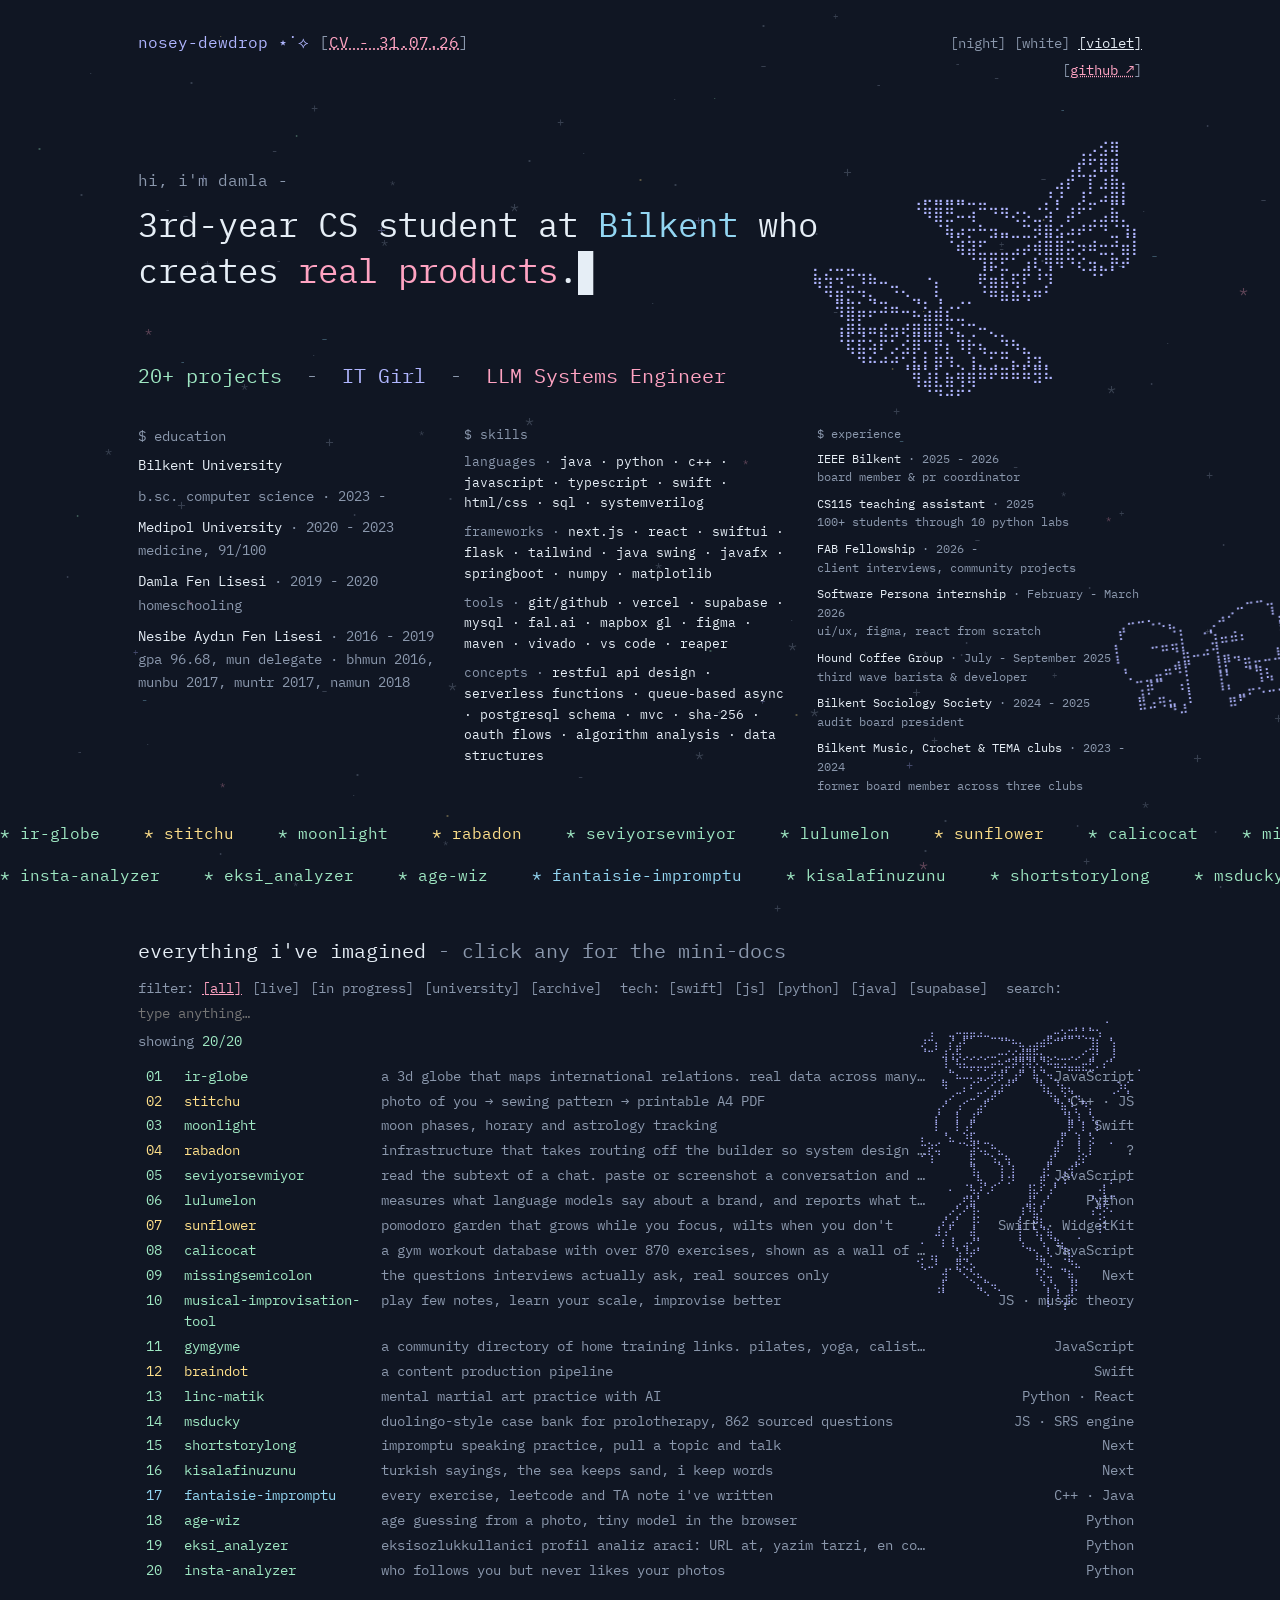
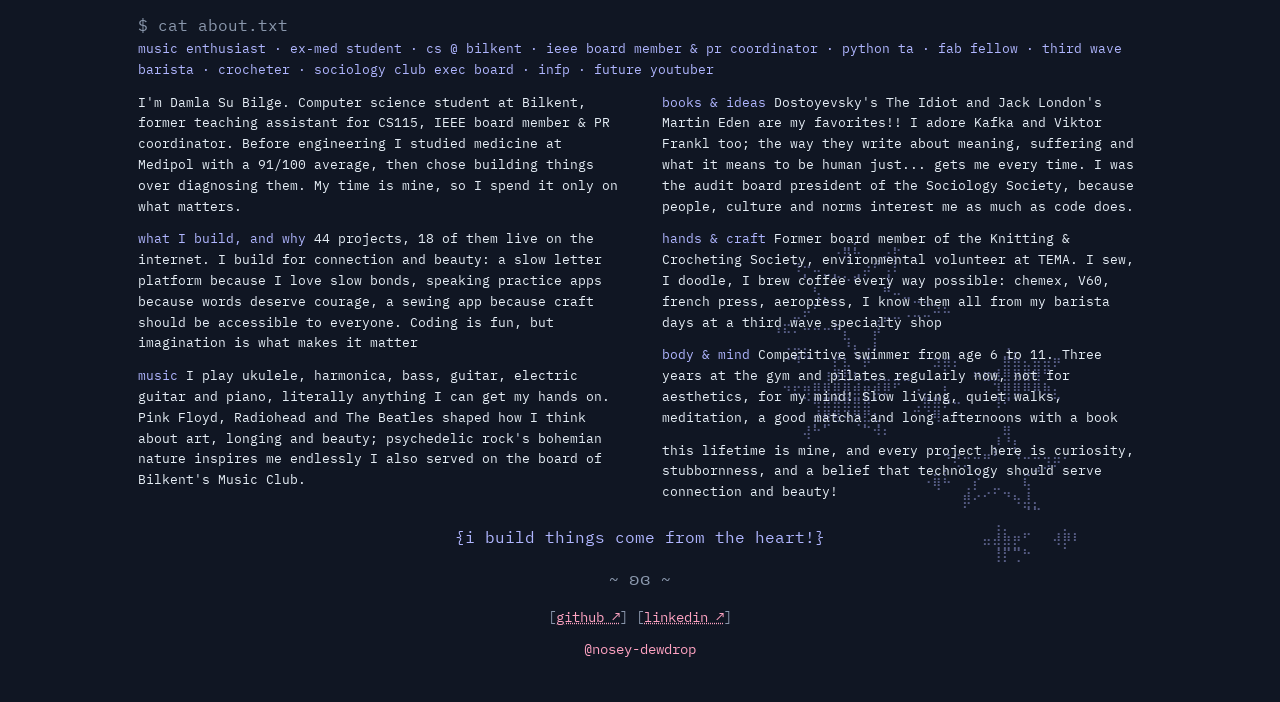
==== commit 82d4686b: "portfolio sync: repo data refresh" ====
--- a/index.html
+++ b/index.html
@@ -491,7 +491,7 @@
   {sl:"medical-case-generator",e:"🏥",n:"Medical Case Generator",tg:"problem-based learning case generator for med students",d:"A platform that generates medical cases for problem-based learning, born from my medical school years, for schools that don't see a big range of real cases.",t:[],s:"idea",g:null},
   {sl:"dating-app",e:"💘",n:"a dating app",tg:"the idea exists, the name doesn't yet",d:"A dating app idea. It exists in my head, the name is still on its way.",t:[],s:"idea",g:null},
 ];
-const BUILT={"nosey-dewdrop":" ├─ README.md","nosey-dewdrop.github.io":" ├─ damla-log/  (3 files)\n ├─ content/  (2 files)\n ├─ .github/  (1 files)\n │   ├─ workflows/ (1)\n ├─ cv/  (1 files)\n ├─ doodles/  (1 files)\n ├─ scripts/  (1 files)\n ├─ stitchu/  (1 files)\n ├─ sunflower/  (1 files)\n ├─ .gitignore\n ├─ PROJECT.md\n ├─ README.md\n ├─ devlog.md\n ├─ googled9ccb0c2f748b1ad.html\n ├─ index.html\n ├─ linkedin.md\n ├─ robots.txt\n ├─ sitemap.xml\n ├─ vercel.json","vibematch_cs":" ├─ screens/  (21 files)\n ├─ view/  (19 files)\n ├─ server/  (15 files)\n ├─ model_cs/  (14 files)\n ├─ model/  (12 files)\n ├─ data/  (10 files)\n ├─ ui/  (7 files)\n ├─ lib/  (6 files)\n ├─ controller/  (5 files)\n ├─ net/  (4 files)\n ├─ protocol/  (4 files)\n ├─ service/  (4 files)\n ├─ util/  (3 files)\n ├─ app/  (2 files)\n ├─ .gitignore\n ├─ DECISIONS.md\n ├─ DEMO_SENARYO.md\n ├─ README.md\n ├─ SUNUM.md\n ├─ TEAM_UPDATE.md\n ├─ VibeMatch_Sunum.pptx\n ├─ credentials.properties.example\n ├─ reset-demo-user.sh\n ├─ run-server.sh\n ├─ run.sh\n ├─ sunum.html","rabadon":" ├─ docs/  (646 files)\n │   ├─ archive/ (586)\n │   ├─ kanit/ (44)\n │   ├─ cast/ (2)\n ├─ native/  (193 files)\n │   ├─ refenv/ (1)\n ├─ site/  (29 files)\n ├─ scripts/  (14 files)\n │   ├─ arsiv/ (1)\n ├─ core/  (8 files)\n ├─ hooks/  (8 files)\n ├─ npm/  (8 files)\n │   ├─ darwin-arm64/ (2)\n │   ├─ darwin-x64/ (2)\n │   ├─ linux-arm64/ (2)\n ├─ bench/  (4 files)\n ├─ demo/  (4 files)\n │   ├─ fixtures/ (1)\n ├─ redteam/  (4 files)\n ├─ .github/  (3 files)\n │   ├─ workflows/ (3)\n ├─ ui/  (3 files)\n ├─ .rabadon/  (2 files)\n ├─ repair/  (2 files)\n ├─ bin/  (1 files)\n ├─ .gitignore\n ├─ AGENTS-PROTOCOL.md\n ├─ BENCHMARK.md\n ├─ CHANGELOG.md\n ├─ DEVIR-2026-09-07.txt\n ├─ DEVIR-2026-09-08.txt\n ├─ KOSU-RABADON-5.md\n ├─ LICENSE\n ├─ Makefile\n ├─ PROJECT.md\n ├─ README.md\n ├─ REPORTS.md\n ├─ SPEC.md\n ├─ index.html\n ├─ index.mjs\n ├─ package.json","calicocat":" ├─ .gitignore\n ├─ PROJECT.md\n ├─ README.md\n ├─ devlog.md\n ├─ gen-sitemap.py\n ├─ icon-192.png\n ├─ icon-512.png\n ├─ index.html\n ├─ linkedin.md\n ├─ manifest.json\n ├─ moves.js\n ├─ robots.txt\n ├─ script.js\n ├─ sitemap.xml\n ├─ styles.css\n ├─ sw.js","eksi_analyzer":" ├─ docs/  (3 files)\n ├─ .gitignore\n ├─ README.md\n ├─ baslik.py\n ├─ eksi.py\n ├─ fikirler.md","fantaisie-impromptu":" ├─ excercism/  (64 files)\n │   ├─ java/ (41)\n │   ├─ python/ (10)\n │   ├─ javascript/ (1)\n ├─ cpp_lectures/  (61 files)\n │   ├─ weeks/ (25)\n │   ├─ build/ (11)\n │   ├─ week5/ (11)\n ├─ pythun-tutor-labs/  (48 files)\n │   ├─ labs/ (35)\n │   ├─ lab04/ (3)\n │   ├─ tutorial_rojects/ (3)\n ├─ homeworks/  (33 files)\n │   ├─ cs102/ (16)\n │   ├─ cs201/ (16)\n ├─ leetcode/  (18 files)\n ├─ .vscode/  (4 files)\n ├─ portfolio/  (4 files)\n ├─ advent-of-code/  (3 files)\n ├─ data structures/  (1 files)\n ├─ polymorphism/  (1 files)\n ├─ projects_fullstack/  (1 files)\n │   ├─ sql/ (1)\n ├─ projects-fab/  (1 files)\n ├─ sortings/  (1 files)\n ├─ .DS_Store\n ├─ .gitignore\n ├─ LICENSE\n ├─ README.md","insta-analyzer":" ├─ .env.example\n ├─ .gitignore\n ├─ README.md\n ├─ analyze.py","kisalafinuzunu":" ├─ src/  (30 files)\n │   ├─ app/ (13)\n │   ├─ components/ (8)\n │   ├─ lib/ (6)\n ├─ public/  (6 files)\n ├─ .github/  (2 files)\n │   ├─ scripts/ (1)\n │   ├─ workflows/ (1)\n ├─ .gitignore\n ├─ PROJECT.md\n ├─ README.md\n ├─ devlog.md\n ├─ eslint.config.mjs\n ├─ linkedin.md\n ├─ next.config.ts\n ├─ package-lock.json\n ├─ package.json\n ├─ postcss.config.mjs\n ├─ tsconfig.json","missingsemicolon":" ├─ src/  (41 files)\n │   ├─ data/ (20)\n │   ├─ app/ (13)\n │   ├─ components/ (5)\n ├─ .github/  (2 files)\n │   ├─ scripts/ (1)\n │   ├─ workflows/ (1)\n ├─ scripts/  (1 files)\n ├─ .gitignore\n ├─ PROJECT.md\n ├─ README.md\n ├─ devlog.md\n ├─ eslint.config.mjs\n ├─ linkedin.md\n ├─ next.config.ts\n ├─ package-lock.json\n ├─ package.json\n ├─ postcss.config.mjs\n ├─ tsconfig.json","moonlight":" ├─ Moonlight/  (472 files)\n │   ├─ Assets.xcassets/ (429)\n │   ├─ Views/ (16)\n │   ├─ Services/ (13)\n ├─ assets/  (132 files)\n │   ├─ animations/ (64)\n │   ├─ atmospheric/ (19)\n │   ├─ ui/ (14)\n ├─ assets_raw/  (40 files)\n │   ├─ processed/ (19)\n ├─ docs/  (21 files)\n │   ├─ _eski_2026-03/ (4)\n │   ├─ 0809-arastirma/ (2)\n ├─ tools/  (5 files)\n ├─ app/  (4 files)\n ├─ backend/  (4 files)\n ├─ Moonlight.xcodeproj/  (4 files)\n │   ├─ project.xcworkspace/ (2)\n │   ├─ xcuserdata/ (1)\n ├─ .operator/  (3 files)\n ├─ .vscode/  (3 files)\n ├─ .rabadon/  (2 files)\n ├─ MoonlightWidget/  (2 files)\n ├─ mock/  (1 files)\n ├─ .gitignore\n ├─ GUIDE.md\n ├─ LICENSE\n ├─ PROJECT.md\n ├─ README.md\n ├─ damla_reference_assets.zip\n ├─ eslint.config.mjs\n ├─ jsconfig.json\n ├─ next.config.mjs\n ├─ package-lock.json\n ├─ package.json\n ├─ postcss.config.mjs\n ├─ privacy-policy.md\n ├─ project.yml\n ├─ terms.md","musical-improvisation-tool":" ├─ blog/  (12 files)\n ├─ extended-files-philosopy/  (2 files)\n ├─ .gitignore\n ├─ LICENSE\n ├─ PossibleFeatures.md\n ├─ README.md\n ├─ bg.jpg\n ├─ bg.png\n ├─ gen-sitemap.py\n ├─ icon-192.png\n ├─ icon-512.png\n ├─ index.html\n ├─ manifest.json\n ├─ og.jpg\n ├─ robots.txt\n ├─ script.js\n ├─ sitemap.xml\n ├─ styles.css\n ├─ sw.js","shortstorylong":" ├─ src/  (31 files)\n │   ├─ app/ (14)\n │   ├─ components/ (9)\n │   ├─ lib/ (5)\n ├─ .github/  (2 files)\n │   ├─ scripts/ (1)\n │   ├─ workflows/ (1)\n ├─ public/  (1 files)\n ├─ supabase/  (1 files)\n ├─ .gitignore\n ├─ PROJECT.md\n ├─ README.md\n ├─ devlog.md\n ├─ eslint.config.mjs\n ├─ linkedin.md\n ├─ next.config.ts\n ├─ package-lock.json\n ├─ package.json\n ├─ postcss.config.mjs\n ├─ tsconfig.json","sunflower":" ├─ Sunflower/  (56 files)\n │   ├─ Assets.xcassets/ (31)\n │   ├─ Views/ (7)\n │   ├─ Extensions/ (6)\n ├─ landing/  (18 files)\n │   ├─ assets/ (13)\n │   ├─ shots/ (4)\n ├─ docs/  (4 files)\n ├─ SunflowerWidget/  (4 files)\n ├─ Sunflower.xcodeproj/  (1 files)\n ├─ .gitignore\n ├─ PROJECT.md\n ├─ README.md\n ├─ Sunflower.storekit\n ├─ devlog.md\n ├─ linkedin.md\n ├─ project.yml","dewbrain":" ├─ dewbrain/  (20 files)\n ├─ research/  (3 files)\n ├─ .gitignore\n ├─ DECISIONS.md\n ├─ ROADMAP.md\n ├─ THESIS.md","linc-matik":" ├─ frontend/  (20 files)\n │   ├─ src/ (7)\n │   ├─ public/ (6)\n │   ├─ api/ (2)\n ├─ .env.example\n ├─ .gitignore\n ├─ BRIEFING.md\n ├─ Procfile\n ├─ README.md\n ├─ app.py\n ├─ nixpacks.toml\n ├─ requirements.txt\n ├─ runtime.txt\n ├─ yorumlar.json","stitchu-showcase":" ├─ .gitattributes\n ├─ .gitignore\n ├─ README.md\n ├─ stitchu-whitepaper.pdf","sightstone":" ├─ jobs/  (1 files)\n ├─ 404.html\n ├─ accept.html\n ├─ confirm.html\n ├─ cv.html\n ├─ index.html\n ├─ unsubscribe.html","braindot":" ├─ .gitignore\n ├─ PROJECT.md\n ├─ index.html\n ├─ patch-notes.html","gymgyme":" ├─ mockups/  (43 files)\n │   ├─ archive/ (24)\n │   ├─ assets/ (6)\n ├─ engine/  (23 files)\n │   ├─ tools/ (4)\n ├─ benchmarks/  (15 files)\n ├─ js/  (14 files)\n ├─ vendor/  (10 files)\n │   ├─ mediapipe/ (5)\n │   ├─ models/ (4)\n │   ├─ supabase/ (1)\n ├─ data/  (5 files)\n ├─ icons/  (4 files)\n ├─ .operator/  (3 files)\n ├─ img/  (3 files)\n ├─ tests/  (3 files)\n │   ├─ regression/ (3)\n ├─ tools/  (3 files)\n ├─ partials/  (2 files)\n ├─ scripts/  (2 files)\n ├─ css/  (1 files)\n ├─ docs/  (1 files)\n ├─ supabase/  (1 files)\n ├─ .gitattributes\n ├─ .gitignore\n ├─ BUILD-LOG.md\n ├─ DECISIONS.md\n ├─ HANDOFF.md\n ├─ PROJECT.md\n ├─ PROTOKOL.md\n ├─ README.md\n ├─ REWORK-PLAN.md\n ├─ REWORK.md\n ├─ STATUS.md\n ├─ STRATEJI.md\n ├─ YOL-HARITASI.md\n ├─ account.html\n ├─ blog.html\n ├─ coach.html\n ├─ devlog.md\n ├─ directory.html\n ├─ gen-sitemap.py\n ├─ gizlilik-tr.html\n ├─ gizlilik.html\n ├─ index.html\n ├─ linkedin.md\n ├─ manifest.webmanifest\n ├─ moves.html\n ├─ my-moves.html\n ├─ my-program.html\n ├─ package.json\n ├─ patch-notes.html\n ├─ reset-password.html\n ├─ robots.txt\n ├─ script.js\n ├─ seed.js\n ├─ signin.html\n ├─ signup.html\n ├─ sitemap.xml\n ├─ suggest.html\n ├─ suggest.js\n ├─ sw.js\n ├─ terms.html\n ├─ vercel.json","inkbee":" ├─ web/  (47 files)\n │   ├─ js/ (17)\n │   ├─ css/ (4)\n │   ├─ data/ (4)\n ├─ data/  (28 files)\n │   ├─ kitaplar/ (25)\n │   ├─ kazanimlar/ (3)\n ├─ scripts/  (7 files)\n ├─ supabase/  (4 files)\n │   ├─ migrations/ (3)\n │   ├─ cati/ (1)\n ├─ .github/  (1 files)\n │   ├─ workflows/ (1)\n ├─ .gitignore\n ├─ DECISIONS.md\n ├─ PROJECT.md\n ├─ README.md\n ├─ REQUIREMENTS.md\n ├─ devlog.md\n ├─ index.html\n ├─ linkedin.md","ir-globe":" ├─ ulke/  (199 files)\n │   ├─ afghanistan/ (1)\n │   ├─ albania/ (1)\n │   ├─ algeria/ (1)\n ├─ iliski/  (92 files)\n │   ├─ afghanistan-uzbekistan/ (1)\n │   ├─ algeria-spain/ (1)\n │   ├─ australia-canada/ (1)\n ├─ data/  (50 files)\n │   ├─ news/ (17)\n │   ├─ events/ (15)\n │   ├─ layers/ (14)\n ├─ scripts/  (29 files)\n │   ├─ lib/ (8)\n │   ├─ sources/ (5)\n │   ├─ ml/ (2)\n ├─ js/  (14 files)\n ├─ konu/  (14 files)\n │   ├─ borc/ (1)\n │   ├─ diplomasi/ (1)\n │   ├─ enerji/ (1)\n ├─ admin/  (6 files)\n ├─ .github/  (4 files)\n │   ├─ workflows/ (4)\n ├─ css/  (2 files)\n ├─ .claude/  (1 files)\n ├─ docs/  (1 files)\n ├─ .gitattributes\n ├─ .gitignore\n ├─ .nojekyll\n ├─ 404.html\n ├─ HANDOFF.md\n ├─ KAYNAKLAR.md\n ├─ PROJECT.md\n ├─ README.md\n ├─ akis.html\n ├─ app.html\n ├─ benim.html\n ├─ bulten.html\n ├─ devlog.md\n ├─ gen-sitemap.py\n ├─ gizlilik.html\n ├─ iliski.html\n ├─ index.html\n ├─ kosullar.html\n ├─ kure.html\n ├─ linkedin.md\n ├─ metodoloji.html\n ├─ package-lock.json\n ├─ package.json\n ├─ reels-script.md\n ├─ robots.txt\n ├─ sitemap.xml\n ├─ surum.html\n ├─ uye.html\n ├─ veri.html","lingolingo":" ├─ Lingolingo/  (57 files)\n │   ├─ Assets.xcassets/ (27)\n │   ├─ Views/ (10)\n │   ├─ Models/ (4)\n ├─ mock/  (29 files)\n │   ├─ assets/ (28)\n ├─ docs/  (22 files)\n │   ├─ assets/ (17)\n ├─ Lingolingo.xcodeproj/  (3 files)\n │   ├─ project.xcworkspace/ (1)\n │   ├─ xcshareddata/ (1)\n ├─ .gitignore\n ├─ APP_STORE_SUBMISSION.md\n ├─ PROJECT.md\n ├─ README.md\n ├─ devlog.md\n ├─ juror_2026-07-07.md\n ├─ linkedin.md\n ├─ project.yml","seviyorsevmiyor":" ├─ web/  (39 files)\n │   ├─ js/ (22)\n │   ├─ css/ (4)\n │   ├─ data/ (1)\n ├─ train/  (28 files)\n ├─ backend/  (4 files)\n │   ├─ tests/ (1)\n ├─ .rabadon/  (2 files)\n ├─ .github/  (1 files)\n │   ├─ workflows/ (1)\n ├─ GIRDI/  (1 files)\n │   ├─ tarayici/ (1)\n ├─ .gitignore\n ├─ KOSU-v1.md\n ├─ README.md\n ├─ devlog.md\n ├─ linkedin.md","smolder":" ├─ .rabadon/  (1 files)\n ├─ .gitignore\n ├─ README.md","sunny":" ├─ sunny/  (44 files)\n │   ├─ sunny/ (37)\n │   ├─ sunny.xcodeproj/ (4)\n │   ├─ sunnyUITests/ (2)\n ├─ docs/  (10 files)\n │   ├─ images/ (9)\n ├─ .DS_Store\n ├─ .gitignore\n ├─ README.md","youdecide":" ├─ README.md\n ├─ index.html\n ├─ script.js\n ├─ styles.css","grounded-content-workflow":" ├─ src/  (24 files)\n │   ├─ lib/ (13)\n │   ├─ app/ (8)\n │   ├─ inngest/ (3)\n ├─ data/  (6 files)\n ├─ tests/  (6 files)\n ├─ outputs/  (5 files)\n ├─ public/  (5 files)\n ├─ scripts/  (4 files)\n ├─ .env.example\n ├─ .gitignore\n ├─ NOTES.md\n ├─ README.md\n ├─ eslint.config.mjs\n ├─ next.config.ts\n ├─ package-lock.json\n ├─ package.json\n ├─ postcss.config.mjs\n ├─ tsconfig.json","lulumelon":" ├─ lulumelon/  (82 files)\n │   ├─ tests/ (46)\n │   ├─ collect/ (12)\n │   ├─ mirror/ (12)\n ├─ src/  (34 files)\n │   ├─ app/ (24)\n │   ├─ lib/ (8)\n │   ├─ fonts/ (2)\n ├─ data/  (5 files)\n │   ├─ published/ (4)\n │   ├─ subjects/ (1)\n ├─ tests/  (5 files)\n ├─ .github/  (1 files)\n │   ├─ workflows/ (1)\n ├─ docs/  (1 files)\n ├─ scripts/  (1 files)\n ├─ .env.example\n ├─ .gitignore\n ├─ CHANGELOG.md\n ├─ LICENSE\n ├─ README.md\n ├─ conftest.py\n ├─ eslint.config.mjs\n ├─ next.config.ts\n ├─ package-lock.json\n ├─ package.json\n ├─ postcss.config.mjs\n ├─ pyproject.toml\n ├─ tsconfig.json","stitchu":" ├─ KOSU/  (523 files)\n │   ├─ ciktilar/ (444)\n │   ├─ onbellek/ (32)\n │   ├─ regresyon/ (18)\n ├─ engine/  (477 files)\n │   ├─ tests/ (181)\n │   ├─ src/ (132)\n │   ├─ tools/ (106)\n ├─ web/  (133 files)\n │   ├─ js/ (33)\n │   ├─ assets/ (22)\n │   ├─ data/ (22)\n ├─ vision/  (36 files)\n │   ├─ eval/ (33)\n ├─ contract/  (35 files)\n │   ├─ layers/ (4)\n ├─ knowledge/  (21 files)\n ├─ scripts/  (13 files)\n │   ├─ hooks/ (1)\n ├─ backend/  (12 files)\n │   ├─ engine/ (2)\n ├─ docs/  (7 files)\n ├─ dataset/  (6 files)\n │   ├─ eval/ (3)\n │   ├─ taste-pool/ (2)\n ├─ engine-check/  (4 files)\n │   ├─ harness/ (4)\n ├─ recipes/  (3 files)\n ├─ vision-student/  (3 files)\n ├─ GIRDI/  (2 files)\n │   ├─ hedef-fotograflar-2/ (1)\n │   ├─ hedef-fotograflar-3/ (1)\n ├─ .github/  (1 files)\n │   ├─ workflows/ (1)\n ├─ .rabadon/  (1 files)\n ├─ .vardiya/  (1 files)\n ├─ App/  (1 files)\n │   ├─ Stitchu/ (1)\n ├─ .gitattributes\n ├─ .gitignore\n ├─ 0509-kosu.md\n ├─ HEDEF.md\n ├─ README.md\n ├─ conftest.py","vibecodedslopware":" ├─ tema/  (21 files)\n │   ├─ og/ (8)\n ├─ soru/  (16 files)\n │   ├─ can-you-break-your-own-rule/ (1)\n │   ├─ can-your-own-phone-open-it/ (1)\n │   ├─ how-does-the-browser-learn-about-the-second-file/ (1)\n ├─ .rabadon/  (14 files)\n │   ├─ sessions/ (12)\n ├─ tr/  (13 files)\n │   ├─ slopware/ (3)\n │   ├─ kitap/ (2)\n │   ├─ kontrol/ (2)\n ├─ yazilar/  (8 files)\n │   ├─ en/ (6)\n │   ├─ tr/ (2)\n ├─ slopware/  (7 files)\n │   ├─ dev-ve-build/ (1)\n │   ├─ ekranindaki-sey/ (1)\n │   ├─ localhost/ (1)\n ├─ kontrol/  (6 files)\n │   ├─ dev-ve-build/ (1)\n │   ├─ ekranindaki-sey/ (1)\n │   ├─ localhost/ (1)\n ├─ _arsiv/  (4 files)\n ├─ _kurulum/  (2 files)\n ├─ kitap/  (2 files)\n ├─ .claude/  (1 files)\n ├─ .github/  (1 files)\n │   ├─ workflows/ (1)\n ├─ ara/  (1 files)\n ├─ forum/  (1 files)\n ├─ .gitignore\n ├─ 404.html\n ├─ DEVIR.md\n ├─ TALIMAT.md\n ├─ arama-en.json\n ├─ arama-tr.json\n ├─ bak.sh\n ├─ cdp.js\n ├─ css-harita.py\n ├─ gorunum-fark.py\n ├─ gorunum.js\n ├─ index.html\n ├─ kontrol.py\n ├─ kur.py\n ├─ mobil.js\n ├─ mufredat.json\n ├─ olc-gorunum.sh\n ├─ olcum.js\n ├─ robots.txt\n ├─ rss.xml\n ├─ sitemap.xml","dewsletter":" ├─ docs/  (1376 files)\n │   ├─ jobs/ (1361)\n │   ├─ u/ (2)\n │   ├─ vendor/ (2)\n ├─ engine/  (41 files)\n │   ├─ tests/ (23)\n │   ├─ data/ (6)\n │   ├─ fetch/ (5)\n ├─ site-mock/  (3 files)\n ├─ .github/  (2 files)\n │   ├─ workflows/ (2)\n ├─ .claude/  (1 files)\n ├─ .rabadon/  (1 files)\n ├─ GIRDI/  (1 files)\n │   ├─ teslimat/ (1)\n ├─ tools/  (1 files)\n ├─ .gitignore\n ├─ KOSU-v4.md\n ├─ README.md\n ├─ STACK.md\n ├─ firsatlar.md\n ├─ profile.json\n ├─ writing-style.json"};
+const BUILT={"nosey-dewdrop":" ├─ README.md","nosey-dewdrop.github.io":" ├─ damla-log/  (3 files)\n ├─ content/  (2 files)\n ├─ .github/  (1 files)\n │   ├─ workflows/ (1)\n ├─ cv/  (1 files)\n ├─ doodles/  (1 files)\n ├─ scripts/  (1 files)\n ├─ stitchu/  (1 files)\n ├─ sunflower/  (1 files)\n ├─ .gitignore\n ├─ PROJECT.md\n ├─ README.md\n ├─ devlog.md\n ├─ googled9ccb0c2f748b1ad.html\n ├─ index.html\n ├─ linkedin.md\n ├─ robots.txt\n ├─ sitemap.xml\n ├─ vercel.json","vibematch_cs":" ├─ screens/  (21 files)\n ├─ view/  (19 files)\n ├─ server/  (15 files)\n ├─ model_cs/  (14 files)\n ├─ model/  (12 files)\n ├─ data/  (10 files)\n ├─ ui/  (7 files)\n ├─ lib/  (6 files)\n ├─ controller/  (5 files)\n ├─ net/  (4 files)\n ├─ protocol/  (4 files)\n ├─ service/  (4 files)\n ├─ util/  (3 files)\n ├─ app/  (2 files)\n ├─ .gitignore\n ├─ DECISIONS.md\n ├─ DEMO_SENARYO.md\n ├─ README.md\n ├─ SUNUM.md\n ├─ TEAM_UPDATE.md\n ├─ VibeMatch_Sunum.pptx\n ├─ credentials.properties.example\n ├─ reset-demo-user.sh\n ├─ run-server.sh\n ├─ run.sh\n ├─ sunum.html","rabadon":" ├─ docs/  (646 files)\n │   ├─ archive/ (586)\n │   ├─ kanit/ (44)\n │   ├─ cast/ (2)\n ├─ native/  (193 files)\n │   ├─ refenv/ (1)\n ├─ site/  (29 files)\n ├─ scripts/  (14 files)\n │   ├─ arsiv/ (1)\n ├─ core/  (8 files)\n ├─ hooks/  (8 files)\n ├─ npm/  (8 files)\n │   ├─ darwin-arm64/ (2)\n │   ├─ darwin-x64/ (2)\n │   ├─ linux-arm64/ (2)\n ├─ bench/  (4 files)\n ├─ demo/  (4 files)\n │   ├─ fixtures/ (1)\n ├─ redteam/  (4 files)\n ├─ .github/  (3 files)\n │   ├─ workflows/ (3)\n ├─ ui/  (3 files)\n ├─ .rabadon/  (2 files)\n ├─ repair/  (2 files)\n ├─ bin/  (1 files)\n ├─ .gitignore\n ├─ AGENTS-PROTOCOL.md\n ├─ BENCHMARK.md\n ├─ CHANGELOG.md\n ├─ DEVIR-2026-09-07.txt\n ├─ DEVIR-2026-09-08.txt\n ├─ KOSU-RABADON-5.md\n ├─ LICENSE\n ├─ Makefile\n ├─ PROJECT.md\n ├─ README.md\n ├─ REPORTS.md\n ├─ SPEC.md\n ├─ index.html\n ├─ index.mjs\n ├─ package.json","calicocat":" ├─ .gitignore\n ├─ PROJECT.md\n ├─ README.md\n ├─ devlog.md\n ├─ gen-sitemap.py\n ├─ icon-192.png\n ├─ icon-512.png\n ├─ index.html\n ├─ linkedin.md\n ├─ manifest.json\n ├─ moves.js\n ├─ robots.txt\n ├─ script.js\n ├─ sitemap.xml\n ├─ styles.css\n ├─ sw.js","eksi_analyzer":" ├─ docs/  (3 files)\n ├─ .gitignore\n ├─ README.md\n ├─ baslik.py\n ├─ eksi.py\n ├─ fikirler.md","fantaisie-impromptu":" ├─ excercism/  (64 files)\n │   ├─ java/ (41)\n │   ├─ python/ (10)\n │   ├─ javascript/ (1)\n ├─ cpp_lectures/  (61 files)\n │   ├─ weeks/ (25)\n │   ├─ build/ (11)\n │   ├─ week5/ (11)\n ├─ pythun-tutor-labs/  (48 files)\n │   ├─ labs/ (35)\n │   ├─ lab04/ (3)\n │   ├─ tutorial_rojects/ (3)\n ├─ homeworks/  (33 files)\n │   ├─ cs102/ (16)\n │   ├─ cs201/ (16)\n ├─ leetcode/  (18 files)\n ├─ .vscode/  (4 files)\n ├─ portfolio/  (4 files)\n ├─ advent-of-code/  (3 files)\n ├─ data structures/  (1 files)\n ├─ polymorphism/  (1 files)\n ├─ projects_fullstack/  (1 files)\n │   ├─ sql/ (1)\n ├─ projects-fab/  (1 files)\n ├─ sortings/  (1 files)\n ├─ .DS_Store\n ├─ .gitignore\n ├─ LICENSE\n ├─ README.md","insta-analyzer":" ├─ .env.example\n ├─ .gitignore\n ├─ README.md\n ├─ analyze.py","kisalafinuzunu":" ├─ src/  (30 files)\n │   ├─ app/ (13)\n │   ├─ components/ (8)\n │   ├─ lib/ (6)\n ├─ public/  (6 files)\n ├─ .github/  (2 files)\n │   ├─ scripts/ (1)\n │   ├─ workflows/ (1)\n ├─ .gitignore\n ├─ PROJECT.md\n ├─ README.md\n ├─ devlog.md\n ├─ eslint.config.mjs\n ├─ linkedin.md\n ├─ next.config.ts\n ├─ package-lock.json\n ├─ package.json\n ├─ postcss.config.mjs\n ├─ tsconfig.json","missingsemicolon":" ├─ src/  (41 files)\n │   ├─ data/ (20)\n │   ├─ app/ (13)\n │   ├─ components/ (5)\n ├─ .github/  (2 files)\n │   ├─ scripts/ (1)\n │   ├─ workflows/ (1)\n ├─ scripts/  (1 files)\n ├─ .gitignore\n ├─ PROJECT.md\n ├─ README.md\n ├─ devlog.md\n ├─ eslint.config.mjs\n ├─ linkedin.md\n ├─ next.config.ts\n ├─ package-lock.json\n ├─ package.json\n ├─ postcss.config.mjs\n ├─ tsconfig.json","moonlight":" ├─ Moonlight/  (472 files)\n │   ├─ Assets.xcassets/ (429)\n │   ├─ Views/ (16)\n │   ├─ Services/ (13)\n ├─ assets/  (132 files)\n │   ├─ animations/ (64)\n │   ├─ atmospheric/ (19)\n │   ├─ ui/ (14)\n ├─ assets_raw/  (40 files)\n │   ├─ processed/ (19)\n ├─ docs/  (21 files)\n │   ├─ _eski_2026-03/ (4)\n │   ├─ 0809-arastirma/ (2)\n ├─ tools/  (5 files)\n ├─ app/  (4 files)\n ├─ backend/  (4 files)\n ├─ Moonlight.xcodeproj/  (4 files)\n │   ├─ project.xcworkspace/ (2)\n │   ├─ xcuserdata/ (1)\n ├─ .operator/  (3 files)\n ├─ .vscode/  (3 files)\n ├─ .rabadon/  (2 files)\n ├─ MoonlightWidget/  (2 files)\n ├─ mock/  (1 files)\n ├─ .gitignore\n ├─ GUIDE.md\n ├─ LICENSE\n ├─ PROJECT.md\n ├─ README.md\n ├─ damla_reference_assets.zip\n ├─ eslint.config.mjs\n ├─ jsconfig.json\n ├─ next.config.mjs\n ├─ package-lock.json\n ├─ package.json\n ├─ postcss.config.mjs\n ├─ privacy-policy.md\n ├─ project.yml\n ├─ terms.md","musical-improvisation-tool":" ├─ blog/  (12 files)\n ├─ extended-files-philosopy/  (2 files)\n ├─ .gitignore\n ├─ LICENSE\n ├─ PossibleFeatures.md\n ├─ README.md\n ├─ bg.jpg\n ├─ bg.png\n ├─ gen-sitemap.py\n ├─ icon-192.png\n ├─ icon-512.png\n ├─ index.html\n ├─ manifest.json\n ├─ og.jpg\n ├─ robots.txt\n ├─ script.js\n ├─ sitemap.xml\n ├─ styles.css\n ├─ sw.js","shortstorylong":" ├─ src/  (31 files)\n │   ├─ app/ (14)\n │   ├─ components/ (9)\n │   ├─ lib/ (5)\n ├─ .github/  (2 files)\n │   ├─ scripts/ (1)\n │   ├─ workflows/ (1)\n ├─ public/  (1 files)\n ├─ supabase/  (1 files)\n ├─ .gitignore\n ├─ PROJECT.md\n ├─ README.md\n ├─ devlog.md\n ├─ eslint.config.mjs\n ├─ linkedin.md\n ├─ next.config.ts\n ├─ package-lock.json\n ├─ package.json\n ├─ postcss.config.mjs\n ├─ tsconfig.json","sunflower":" ├─ Sunflower/  (56 files)\n │   ├─ Assets.xcassets/ (31)\n │   ├─ Views/ (7)\n │   ├─ Extensions/ (6)\n ├─ landing/  (18 files)\n │   ├─ assets/ (13)\n │   ├─ shots/ (4)\n ├─ docs/  (4 files)\n ├─ SunflowerWidget/  (4 files)\n ├─ Sunflower.xcodeproj/  (1 files)\n ├─ .gitignore\n ├─ PROJECT.md\n ├─ README.md\n ├─ Sunflower.storekit\n ├─ devlog.md\n ├─ linkedin.md\n ├─ project.yml","dewbrain":" ├─ dewbrain/  (20 files)\n ├─ research/  (3 files)\n ├─ .gitignore\n ├─ DECISIONS.md\n ├─ ROADMAP.md\n ├─ THESIS.md","linc-matik":" ├─ frontend/  (20 files)\n │   ├─ src/ (7)\n │   ├─ public/ (6)\n │   ├─ api/ (2)\n ├─ .env.example\n ├─ .gitignore\n ├─ BRIEFING.md\n ├─ Procfile\n ├─ README.md\n ├─ app.py\n ├─ nixpacks.toml\n ├─ requirements.txt\n ├─ runtime.txt\n ├─ yorumlar.json","stitchu-showcase":" ├─ .gitattributes\n ├─ .gitignore\n ├─ README.md\n ├─ stitchu-whitepaper.pdf","sightstone":" ├─ jobs/  (1 files)\n ├─ 404.html\n ├─ accept.html\n ├─ confirm.html\n ├─ cv.html\n ├─ index.html\n ├─ unsubscribe.html","braindot":" ├─ .gitignore\n ├─ PROJECT.md\n ├─ index.html\n ├─ patch-notes.html","gymgyme":" ├─ mockups/  (43 files)\n │   ├─ archive/ (24)\n │   ├─ assets/ (6)\n ├─ engine/  (23 files)\n │   ├─ tools/ (4)\n ├─ benchmarks/  (15 files)\n ├─ js/  (14 files)\n ├─ vendor/  (10 files)\n │   ├─ mediapipe/ (5)\n │   ├─ models/ (4)\n │   ├─ supabase/ (1)\n ├─ data/  (5 files)\n ├─ icons/  (4 files)\n ├─ .operator/  (3 files)\n ├─ img/  (3 files)\n ├─ tests/  (3 files)\n │   ├─ regression/ (3)\n ├─ tools/  (3 files)\n ├─ partials/  (2 files)\n ├─ scripts/  (2 files)\n ├─ css/  (1 files)\n ├─ docs/  (1 files)\n ├─ supabase/  (1 files)\n ├─ .gitattributes\n ├─ .gitignore\n ├─ BUILD-LOG.md\n ├─ DECISIONS.md\n ├─ HANDOFF.md\n ├─ PROJECT.md\n ├─ PROTOKOL.md\n ├─ README.md\n ├─ REWORK-PLAN.md\n ├─ REWORK.md\n ├─ STATUS.md\n ├─ STRATEJI.md\n ├─ YOL-HARITASI.md\n ├─ account.html\n ├─ blog.html\n ├─ coach.html\n ├─ devlog.md\n ├─ directory.html\n ├─ gen-sitemap.py\n ├─ gizlilik-tr.html\n ├─ gizlilik.html\n ├─ index.html\n ├─ linkedin.md\n ├─ manifest.webmanifest\n ├─ moves.html\n ├─ my-moves.html\n ├─ my-program.html\n ├─ package.json\n ├─ patch-notes.html\n ├─ reset-password.html\n ├─ robots.txt\n ├─ script.js\n ├─ seed.js\n ├─ signin.html\n ├─ signup.html\n ├─ sitemap.xml\n ├─ suggest.html\n ├─ suggest.js\n ├─ sw.js\n ├─ terms.html\n ├─ vercel.json","inkbee":" ├─ web/  (47 files)\n │   ├─ js/ (17)\n │   ├─ css/ (4)\n │   ├─ data/ (4)\n ├─ data/  (28 files)\n │   ├─ kitaplar/ (25)\n │   ├─ kazanimlar/ (3)\n ├─ scripts/  (7 files)\n ├─ supabase/  (4 files)\n │   ├─ migrations/ (3)\n │   ├─ cati/ (1)\n ├─ .github/  (1 files)\n │   ├─ workflows/ (1)\n ├─ .gitignore\n ├─ DECISIONS.md\n ├─ PROJECT.md\n ├─ README.md\n ├─ REQUIREMENTS.md\n ├─ devlog.md\n ├─ index.html\n ├─ linkedin.md","ir-globe":" ├─ ulke/  (199 files)\n │   ├─ afghanistan/ (1)\n │   ├─ albania/ (1)\n │   ├─ algeria/ (1)\n ├─ iliski/  (89 files)\n │   ├─ afghanistan-uzbekistan/ (1)\n │   ├─ algeria-spain/ (1)\n │   ├─ australia-canada/ (1)\n ├─ data/  (50 files)\n │   ├─ news/ (17)\n │   ├─ events/ (15)\n │   ├─ layers/ (14)\n ├─ scripts/  (29 files)\n │   ├─ lib/ (8)\n │   ├─ sources/ (5)\n │   ├─ ml/ (2)\n ├─ js/  (14 files)\n ├─ konu/  (14 files)\n │   ├─ borc/ (1)\n │   ├─ diplomasi/ (1)\n │   ├─ enerji/ (1)\n ├─ admin/  (6 files)\n ├─ .github/  (4 files)\n │   ├─ workflows/ (4)\n ├─ css/  (2 files)\n ├─ .claude/  (1 files)\n ├─ docs/  (1 files)\n ├─ .gitattributes\n ├─ .gitignore\n ├─ .nojekyll\n ├─ 404.html\n ├─ HANDOFF.md\n ├─ KAYNAKLAR.md\n ├─ PROJECT.md\n ├─ README.md\n ├─ akis.html\n ├─ app.html\n ├─ benim.html\n ├─ bulten.html\n ├─ devlog.md\n ├─ gen-sitemap.py\n ├─ gizlilik.html\n ├─ iliski.html\n ├─ index.html\n ├─ kosullar.html\n ├─ kure.html\n ├─ linkedin.md\n ├─ metodoloji.html\n ├─ package-lock.json\n ├─ package.json\n ├─ reels-script.md\n ├─ robots.txt\n ├─ sitemap.xml\n ├─ surum.html\n ├─ uye.html\n ├─ veri.html","lingolingo":" ├─ Lingolingo/  (57 files)\n │   ├─ Assets.xcassets/ (27)\n │   ├─ Views/ (10)\n │   ├─ Models/ (4)\n ├─ mock/  (29 files)\n │   ├─ assets/ (28)\n ├─ docs/  (22 files)\n │   ├─ assets/ (17)\n ├─ Lingolingo.xcodeproj/  (3 files)\n │   ├─ project.xcworkspace/ (1)\n │   ├─ xcshareddata/ (1)\n ├─ .gitignore\n ├─ APP_STORE_SUBMISSION.md\n ├─ PROJECT.md\n ├─ README.md\n ├─ devlog.md\n ├─ juror_2026-07-07.md\n ├─ linkedin.md\n ├─ project.yml","seviyorsevmiyor":" ├─ web/  (39 files)\n │   ├─ js/ (22)\n │   ├─ css/ (4)\n │   ├─ data/ (1)\n ├─ train/  (28 files)\n ├─ backend/  (4 files)\n │   ├─ tests/ (1)\n ├─ .rabadon/  (2 files)\n ├─ .github/  (1 files)\n │   ├─ workflows/ (1)\n ├─ GIRDI/  (1 files)\n │   ├─ tarayici/ (1)\n ├─ .gitignore\n ├─ KOSU-v1.md\n ├─ README.md\n ├─ devlog.md\n ├─ linkedin.md","smolder":" ├─ .rabadon/  (1 files)\n ├─ .gitignore\n ├─ README.md","sunny":" ├─ sunny/  (44 files)\n │   ├─ sunny/ (37)\n │   ├─ sunny.xcodeproj/ (4)\n │   ├─ sunnyUITests/ (2)\n ├─ docs/  (10 files)\n │   ├─ images/ (9)\n ├─ .DS_Store\n ├─ .gitignore\n ├─ README.md","youdecide":" ├─ README.md\n ├─ index.html\n ├─ script.js\n ├─ styles.css","grounded-content-workflow":" ├─ src/  (24 files)\n │   ├─ lib/ (13)\n │   ├─ app/ (8)\n │   ├─ inngest/ (3)\n ├─ data/  (6 files)\n ├─ tests/  (6 files)\n ├─ outputs/  (5 files)\n ├─ public/  (5 files)\n ├─ scripts/  (4 files)\n ├─ .env.example\n ├─ .gitignore\n ├─ NOTES.md\n ├─ README.md\n ├─ eslint.config.mjs\n ├─ next.config.ts\n ├─ package-lock.json\n ├─ package.json\n ├─ postcss.config.mjs\n ├─ tsconfig.json","lulumelon":" ├─ lulumelon/  (82 files)\n │   ├─ tests/ (46)\n │   ├─ collect/ (12)\n │   ├─ mirror/ (12)\n ├─ src/  (34 files)\n │   ├─ app/ (24)\n │   ├─ lib/ (8)\n │   ├─ fonts/ (2)\n ├─ data/  (5 files)\n │   ├─ published/ (4)\n │   ├─ subjects/ (1)\n ├─ tests/  (5 files)\n ├─ .github/  (1 files)\n │   ├─ workflows/ (1)\n ├─ docs/  (1 files)\n ├─ scripts/  (1 files)\n ├─ .env.example\n ├─ .gitignore\n ├─ CHANGELOG.md\n ├─ LICENSE\n ├─ README.md\n ├─ conftest.py\n ├─ eslint.config.mjs\n ├─ next.config.ts\n ├─ package-lock.json\n ├─ package.json\n ├─ postcss.config.mjs\n ├─ pyproject.toml\n ├─ tsconfig.json","stitchu":" ├─ KOSU/  (523 files)\n │   ├─ ciktilar/ (444)\n │   ├─ onbellek/ (32)\n │   ├─ regresyon/ (18)\n ├─ engine/  (477 files)\n │   ├─ tests/ (181)\n │   ├─ src/ (132)\n │   ├─ tools/ (106)\n ├─ web/  (133 files)\n │   ├─ js/ (33)\n │   ├─ assets/ (22)\n │   ├─ data/ (22)\n ├─ vision/  (36 files)\n │   ├─ eval/ (33)\n ├─ contract/  (35 files)\n │   ├─ layers/ (4)\n ├─ knowledge/  (21 files)\n ├─ scripts/  (13 files)\n │   ├─ hooks/ (1)\n ├─ backend/  (12 files)\n │   ├─ engine/ (2)\n ├─ docs/  (7 files)\n ├─ dataset/  (6 files)\n │   ├─ eval/ (3)\n │   ├─ taste-pool/ (2)\n ├─ engine-check/  (4 files)\n │   ├─ harness/ (4)\n ├─ recipes/  (3 files)\n ├─ vision-student/  (3 files)\n ├─ GIRDI/  (2 files)\n │   ├─ hedef-fotograflar-2/ (1)\n │   ├─ hedef-fotograflar-3/ (1)\n ├─ .github/  (1 files)\n │   ├─ workflows/ (1)\n ├─ .rabadon/  (1 files)\n ├─ .vardiya/  (1 files)\n ├─ App/  (1 files)\n │   ├─ Stitchu/ (1)\n ├─ .gitattributes\n ├─ .gitignore\n ├─ 0509-kosu.md\n ├─ HEDEF.md\n ├─ README.md\n ├─ conftest.py","vibecodedslopware":" ├─ tema/  (21 files)\n │   ├─ og/ (8)\n ├─ soru/  (16 files)\n │   ├─ can-you-break-your-own-rule/ (1)\n │   ├─ can-your-own-phone-open-it/ (1)\n │   ├─ how-does-the-browser-learn-about-the-second-file/ (1)\n ├─ .rabadon/  (14 files)\n │   ├─ sessions/ (12)\n ├─ tr/  (13 files)\n │   ├─ slopware/ (3)\n │   ├─ kitap/ (2)\n │   ├─ kontrol/ (2)\n ├─ yazilar/  (8 files)\n │   ├─ en/ (6)\n │   ├─ tr/ (2)\n ├─ slopware/  (7 files)\n │   ├─ dev-ve-build/ (1)\n │   ├─ ekranindaki-sey/ (1)\n │   ├─ localhost/ (1)\n ├─ kontrol/  (6 files)\n │   ├─ dev-ve-build/ (1)\n │   ├─ ekranindaki-sey/ (1)\n │   ├─ localhost/ (1)\n ├─ _arsiv/  (4 files)\n ├─ _kurulum/  (2 files)\n ├─ kitap/  (2 files)\n ├─ .claude/  (1 files)\n ├─ .github/  (1 files)\n │   ├─ workflows/ (1)\n ├─ ara/  (1 files)\n ├─ forum/  (1 files)\n ├─ .gitignore\n ├─ 404.html\n ├─ DEVIR.md\n ├─ TALIMAT.md\n ├─ arama-en.json\n ├─ arama-tr.json\n ├─ bak.sh\n ├─ cdp.js\n ├─ css-harita.py\n ├─ gorunum-fark.py\n ├─ gorunum.js\n ├─ index.html\n ├─ kontrol.py\n ├─ kur.py\n ├─ mobil.js\n ├─ mufredat.json\n ├─ olc-gorunum.sh\n ├─ olcum.js\n ├─ robots.txt\n ├─ rss.xml\n ├─ sitemap.xml","dewsletter":" ├─ docs/  (1410 files)\n │   ├─ jobs/ (1395)\n │   ├─ u/ (2)\n │   ├─ vendor/ (2)\n ├─ engine/  (41 files)\n │   ├─ tests/ (23)\n │   ├─ data/ (6)\n │   ├─ fetch/ (5)\n ├─ site-mock/  (3 files)\n ├─ .github/  (2 files)\n │   ├─ workflows/ (2)\n ├─ .claude/  (1 files)\n ├─ .rabadon/  (1 files)\n ├─ GIRDI/  (1 files)\n │   ├─ teslimat/ (1)\n ├─ tools/  (1 files)\n ├─ .gitignore\n ├─ KOSU-v4.md\n ├─ README.md\n ├─ STACK.md\n ├─ firsatlar.md\n ├─ profile.json\n ├─ writing-style.json"};
 const MODS={"lingolingo": [{"f": "Services/SpeechService.swift", "j": "records mic, transcribes fully on-device, deletes audio"}, {"f": "Services/AnalysisEngine.swift", "j": "pure functions turning timed transcript into scores"}, {"f": "Store/SecureLedger.swift", "j": "hmac-signed keychain ledger against credit tampering"}, {"f": "Store/CreditStore.swift", "j": "storekit credit packs, welcome credits, balance"}, {"f": "Models/TopicStore.swift", "j": "bundled topic bank, random and daily topics"}, {"f": "Views/SpeakingView.swift", "j": "speaking session ui: timer, notes, mic modes"}], "sunflower": [{"f": "Views/Timer/TimerView.swift", "j": "wall-clock timer with sprout grow/wilt states"}, {"f": "Models/FocusSession.swift", "j": "swiftdata record of each focus session"}, {"f": "Models/GardenItem.swift", "j": "placed garden trees, flowers, decorations model"}, {"f": "Extensions/StoreManager.swift", "j": "storekit pro subscriptions and lifetime entitlements"}, {"f": "Extensions/LiveActivityManager.swift", "j": "starts and ends focus live activities"}, {"f": "Views/Stats/StatsModel.swift", "j": "stats aggregation plus on-brand haptic ticks"}], "stitchu": [{"f": "Engine/GarmentDrafter.swift", "j": "turns confirmed garment spec into drafted pattern"}, {"f": "Engine/BodiceBlock.swift", "j": "parametric bodice block from verified formulas"}, {"f": "Engine/SkirtBlock.swift", "j": "drafts a-line, straight, gathered, half-circle skirts"}, {"f": "Engine/PatternValidator.swift", "j": "checks geometric invariants before pattern export"}, {"f": "Services/PatternPDFExporter.swift", "j": "tiles pattern to 1:1 a4 pdf pages"}, {"f": "Services/ClaudeService.swift", "j": "claude photo analysis with safe manual fallback"}], "scrapp": [{"f": "Screens/NotebookCanvasView.swift", "j": "free-form canvas with move, frame, sticker tools"}, {"f": "Models/Notebook.swift", "j": "notebook model with cascade stamps and bookmarks"}, {"f": "Models/Stamp.swift", "j": "framed photo with note, position, scale, rotation"}, {"f": "Services/StampService.swift", "j": "crud for stamps in a notebook"}, {"f": "Services/StoreService.swift", "j": "storekit sticker pack purchases and entitlements"}], "msducky": [{"f": "js/app.js", "j": "pwa router/views: hearts, xp, streak, leitner srs"}, {"f": "web/shared.js", "j": "doctors site header, article panels, exam overlay"}, {"f": "tools/build_web.py", "j": "builds web data.js, static paper pages, sitemap"}, {"f": "js/data.js", "j": "loads papers.json and per-region question banks"}, {"f": "scripts/haftalik.mjs", "j": "sends weekly region digest email via resend"}], "snailmail-web": [{"f": "whimsy.html", "j": "pastel landing, loads damla art into slots"}, {"f": "discover.html", "j": "club discovery grid with category filter chips"}, {"f": "mailbox.html", "j": "received letters timeline grouped by month"}, {"f": "home.html", "j": "member home: my clubs, fresh mail, popular"}, {"f": "script.js", "j": "gsap 3d rotating ring gallery for studio"}], "kisalafinuzunu": [{"f": "src/components/Practice.tsx", "j": "main flow: deck, setup, prep, timer, done"}, {"f": "src/lib/topics.ts", "j": "topic schema, 16 categories, loads topics json"}, {"f": "src/app/api/oner/route.ts", "j": "validates suggestions, checks links, opens github issue"}, {"f": "src/lib/stats.ts", "j": "derives streak and weekly stats from activity"}, {"f": "src/app/konu/[slug]/page.tsx", "j": "static seo page generated per topic slug"}], "shortstorylong": [{"f": "src/components/Practice.tsx", "j": "swipe deck, timer phases, box, waitlist"}, {"f": "src/lib/topics.ts", "j": "english topic schema, categories, loads json"}, {"f": "src/app/api/suggest/route.ts", "j": "validates suggestions, checks links, opens github issue"}, {"f": "src/app/topic/[slug]/page.tsx", "j": "2272 static seo topic pages with metadata"}, {"f": "src/components/NotesBoard.tsx", "j": "draggable liquid-glass sticky notes board"}], "vibecodedflopware": [{"f": "index.html", "j": "landing page sections plus demo quiz markup"}, {"f": "script.js", "j": "confetti field, cursor trail, typing, demo quiz"}, {"f": "style.css", "j": "terminal theme, mono type, animations"}], "missingsemicolon": [{"f": "src/components/App.tsx", "j": "main ui: topic graph, practice engine, streaks"}, {"f": "src/lib/questions.ts", "j": "merges question json banks, topic graph exports"}, {"f": "src/lib/stats.ts", "j": "localstorage activity log, streak and profile stats"}, {"f": "src/app/api/suggest/route.ts", "j": "validates suggestion, checks link, opens github issue"}, {"f": ".github/scripts/suggestion.mjs", "j": "label-driven approval writes community.json, sends mail"}], "ladybug": [{"f": "src/lib/challenge-generator.ts", "j": "claude generates challenge, sandbox-verifies bug, stores it"}, {"f": "src/lib/sandbox.ts", "j": "pattern-blocked timed code execution, four languages"}, {"f": "app/api/run/route.ts", "j": "authed rate-limited endpoint running user code"}, {"f": "app/challenge/[id]/page.tsx", "j": "multi-file viewer, run code, guess bug line"}, {"f": "app/api/stripe/webhook/route.ts", "j": "verifies stripe events, syncs subscription to supabase"}], "creator-books": [{"f": "sources/kitap1-izleyici-psikolojisi.md", "j": "turkish manuscript: audience psychology of watching"}, {"f": "sources/kitap2-buyume-stratejileri.md", "j": "manuscript: verified youtube/instagram growth strategy"}, {"f": "sources/kitap3-cekim-gunu.md", "j": "manuscript: on-camera attention and credibility craft"}, {"f": "sources/book1-research-raw.json", "j": "raw verified research claims feeding book one"}], "moonlight": [{"f": "backend/worker.js", "j": "worker: auth, rate limit, claude/astrology proxy"}, {"f": "backend/schema.sql", "j": "d1 users table: signs, credits, premium"}, {"f": "Moonlight/ContentView.swift", "j": "tab shell: tarot, moon home, horary"}, {"f": "MoonlightWidget/MoonlightWidget.swift", "j": "widget computing moon phase self-contained"}], "musical-improvisation-tool": [{"f": "script.js", "j": "scale detection, chords, progressions, audio, ui"}, {"f": "index.html", "j": "single-page markup: piano, guitar, results, blog"}, {"f": "blog/index.html", "j": "standalone music theory essay index page"}], "iwantmymtv": [{"f": "js/app.js", "j": "hash routing, board, calendar, detail, drag, storage"}, {"f": "js/seed.js", "j": "initial 53-project inventory loaded once"}, {"f": "data/published.json", "j": "published board snapshot for github pages"}, {"f": "yayinla.sh", "j": "moves exported json into repo, pushes"}], "age-wiz": [{"f": "detector.py", "j": "cli: encode training faces, match test images"}], "insta-analyzer": [{"f": "analyze.py", "j": "login, count follower likes, write reports"}], "mbti-tester": [{"f": "js/app.js", "j": "hash routing, pages, 10-question observation game"}, {"f": "js/types-data.js", "j": "16 type profiles plus game questions data"}, {"f": "css/style.css", "j": "pixel art rpg-style site styling"}], "coffee-menu": [{"f": "script.js", "j": "order state, screen flow, brew animation, result"}, {"f": "index.html", "j": "screens for grind, customization, brewing, result"}], "sunny": [{"f": "Views/HomeView.swift", "j": "main screen: weather display, condition art, errors"}, {"f": "Services/WeatherService.swift", "j": "fetches current weather from weatherapi"}, {"f": "Services/NotificationManager.swift", "j": "schedules sunscreen reminder notifications"}, {"f": "Views/FrameAnimationView.swift", "j": "timer-driven image frame animation view"}], "gymgyme": [{"f": "PTEngine.swift", "j": "generates workout programs from intake answers"}, {"f": "Views/HomeView.swift", "j": "exercise list home with swiftdata queries"}, {"f": "StoreManager.swift", "j": "storekit subscription and program credit purchases"}, {"f": "Models/ExerciseNameSuggester.swift", "j": "maps exercise names to muscle groups"}]};
 const XINFO={"msducky":{"tg":"duolingo-style prolotherapy case practice, 862 sourced questions","what":"A prolotherapy question bank built from real PubMed literature: 547 papers and 862 questions, each cited by PMID/DOI. Duolingo-style PWA with hearts, XP, streaks and spaced repetition, plus a public doctors' site with exam-sheet solving and a KVKK-compliant weekly email digest.","live":"https://msducky.noseydewdrop.com"},"snailmail-web":{"tg":"slow letter platform for university clubs","what":"A club is a creator subscription whose members receive scheduled mail, letters written by the creator. Static prototype in whimsy pastel hand-drawn style: landing, club discovery with category chips, a mailbox timeline grouped by month, and slots that auto-load Damla's art."},"kisalafinuzunu":{"tg":"hazırlıksız konuşma pratiği: rastgele konu çek, süreyi ayarla, konuş","what":"Turkish impromptu speaking practice: 2908 real sourced topics in 16 categories, no runtime AI. Swipeable topic deck with a 30-second decision timer, 5-30 minute speech timer, sticky-note board, local stats, and a suggestion pipeline that files approved submissions as GitHub issues.","live":"https://kisalafinuzunu.noseydewdrop.com"},"shortstorylong":{"live":"https://shortstorylong.noseydewdrop.com","tg":"impromptu speaking practice in english, pull a topic and talk","what":"English twin of kısa lafın uzunu: 2272 verified topics translated and freshly harvested from reddit, HN, YouTube and X. Swipeable topic deck with a saved box and topic suggestions, plus programmatic SEO: a static page per topic, 15 category pages, 13 keyword landing pages."},"vibecodedflopware":{"tg":"leetcode, but every question is generated from your own codebase","what":"For vibecoders who shipped an app they cannot edit by hand: connect a repo, get quizzed on your own code - reading, fill-the-blank, bug injection, architecture - with mastery tracked per module. User code is never stored server-side. Landing page live, analyzer core next.","landing":"https://nosey-dewdrop.github.io/vibecodedflopware/"},"missingsemicolon":{"live":"https://missingsemicolon.noseydewdrop.com","tg":"the questions interviews actually ask, real sources only","what":"Interview prep for junior and mid developers facing practical interviews: git, APIs, system design, behavioral. 407+ questions across 18 topics, every one harvested from a real source with reference links, zero fabrication and no runtime AI. Answer out loud, reveal, dig deeper, keep the streak."},"ladybug":{"tg":"find bugs where they start, not where they crash","what":"Every platform teaches writing code; ladybug trains reading and debugging it. Each challenge is a unique AI-generated multi-class project where the bug surfaces in one place but originates elsewhere - you click the originating line. Supabase auth, sandboxed execution, tiered subscriptions.","landing":"https://ladybug.noseydewdrop.com"},"creator-books":{"tg":"four research-based books on audience psychology and growth","what":"Four EPUB books written for creator work: audience psychology, channel growth strategy, on-camera craft, and media training. Every claim went through adversarial verification against original papers; unverifiable claims are labeled rather than presented as fact."},"iwantmymtv":{"tg":"damla's personal project and idea manager","what":"A vanilla JS board with an idea-cloud inbox, trello-style columns, per-project detail pages with dated shipping tasks, and a month calendar with drag-and-drop. Seeded from a scanned inventory of 53 projects; JSON export doubles as backup, a publish flow pushes snapshots to GitHub Pages.","live":"https://nosey-dewdrop.github.io/iwantmymtv/"},"mbti-tester":{"tg":"a field guide to guessing mbti without the test","what":"Guess someone's MBTI by observation instead of a formal test: per-type observation cards with red and green flags, pixel art avatars, and a 10-question observation game. Vanilla JS with an RPG pixel-art style.","live":"https://nosey-dewdrop.github.io/mbti-tester/"},"moonlight":{"tg":"moon phases, horary and astrology tracking","what":"SwiftUI iOS app with fully local moon-phase calculation, an animated moon scene home, 107+ pixel art assets and a widget that computes the phase self-contained. A Cloudflare Worker backend proxies astrology APIs behind sign-in."},"gymgyme":{"live":"https://gymgyme.noseydewdrop.com"},"butterfry":{"landing":"https://nosey-dewdrop.github.io/butterfry/"},"calicocat":{"live":"https://calicocat.noseydewdrop.com"},"ir-globe":{"live":"https://ir-globe.noseydewdrop.com"},"meyvetabagi":{"landing":"https://nosey-dewdrop.github.io/meyvetabagi/"},"mumucakes":{"landing":"https://nosey-dewdrop.github.io/mumucakes/"},"stitchu":{"live":"https://stitchu.noseydewdrop.com"},"linc-matik":{"live":"https://lincmatik.noseydewdrop.com"},"messageinabottle":{"landing":"https://messageinabottle.noseydewdrop.com"},"seviyorsevmiyor":{"live":"https://nosey-dewdrop.github.io/seviyorsevmiyor/"},"braindot":{"landing":"https://nosey-dewdrop.github.io/braindot"},"rabadon":{"landing":"https://nosey-dewdrop.github.io/rabadon"},"sightstone":{"landing":"https://nosey-dewdrop.github.io/sightstone"},"lulumelon":{"live":"https://nosey-dewdrop.github.io/lulumelon/","tg":"measures what language models say about a brand, with the range the sample supports","what":"Fifteen commands around one rule: a single reading of a language model is not a measurement. Questions are drafted from a site, screened against declared rivals before any money moves, asked k times, and reported with Wilson intervals, a noise floor and a refusal wherever the sample is too thin. Costs are priced from the request itself and printed before the round starts. One real round on 4 August 2026: 20 questions, four draws each, $2.46 against a ceiling of $3.50, and eleven of those questions named none of the thirteen rivals that had been declared. Free and MIT, no account and no hosted service."},"vibecodedslopware":{"landing":"https://nosey-dewdrop.github.io/vibecodedslopware"},"dewsletter":{"landing":"https://nosey-dewdrop.github.io/dewsletter"}};
 const STACK={
@@ -753,7 +753,7 @@
 const ALIAS={"snailmail":"snailmail-web","gymgyme v2":"gymgyme"};
 /* wall list */
 const P=[
- ["ir-globe","a 3d globe that maps international relations. real data across many layers plus an automatic news feed that keeps refreshing itself. i built it as a gift for a friend who loves world politics. we will build an inc.","JavaScript","live","2026-09-10T10:59:36Z"],
+ ["ir-globe","a 3d globe that maps international relations. real data across many layers plus an automatic news feed that keeps refreshing itself. i built it as a gift for a friend who loves world politics. we will build an inc.","JavaScript","live","2026-09-11T10:56:23Z"],
  ["stitchu","photo of you → sewing pattern → printable A4 PDF","C++ · JS","wip","2026-09-10T02:01:16Z"],
  ["moonlight","moon phases, horary and astrology tracking","Swift","live","2026-09-08T22:50:51Z"],
  ["rabadon","infrastructure that takes routing off the builder so system design and imaginative work stay in focus","?","wip","2026-09-05T15:27:08Z"],
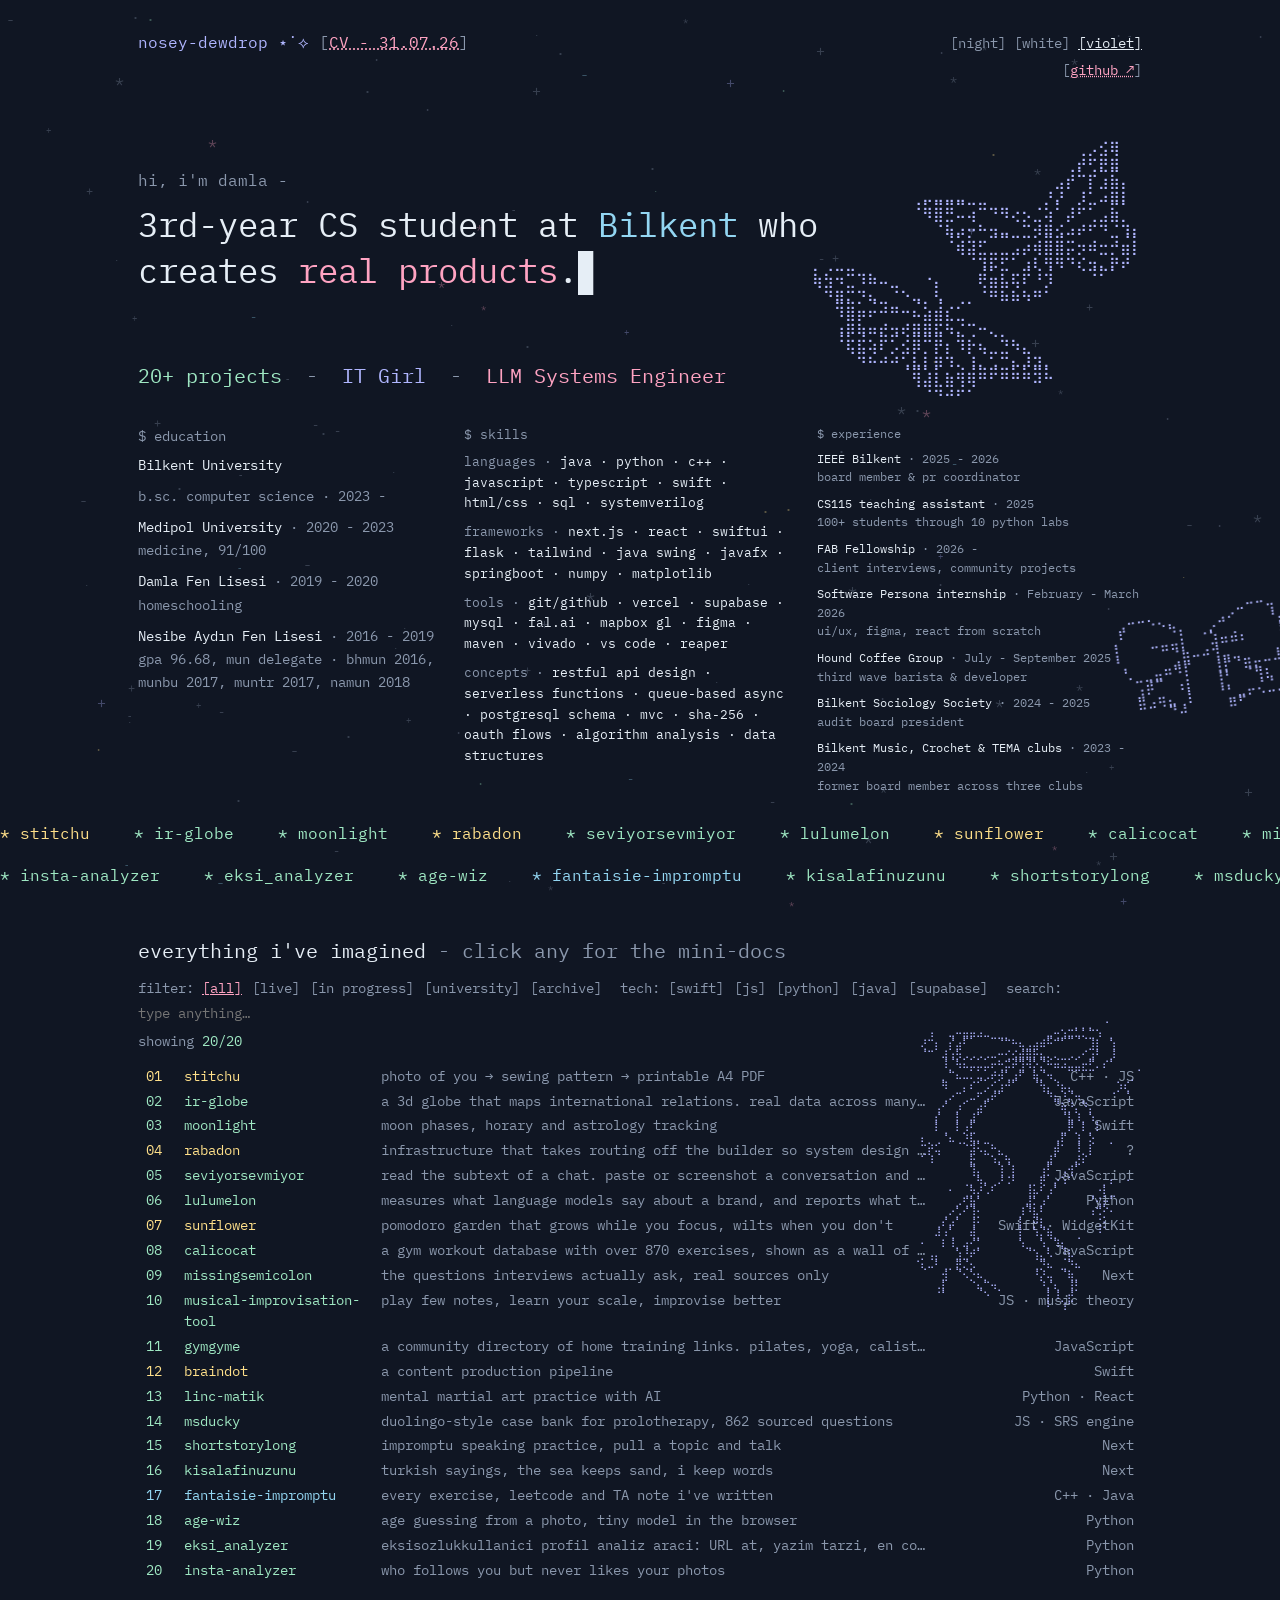
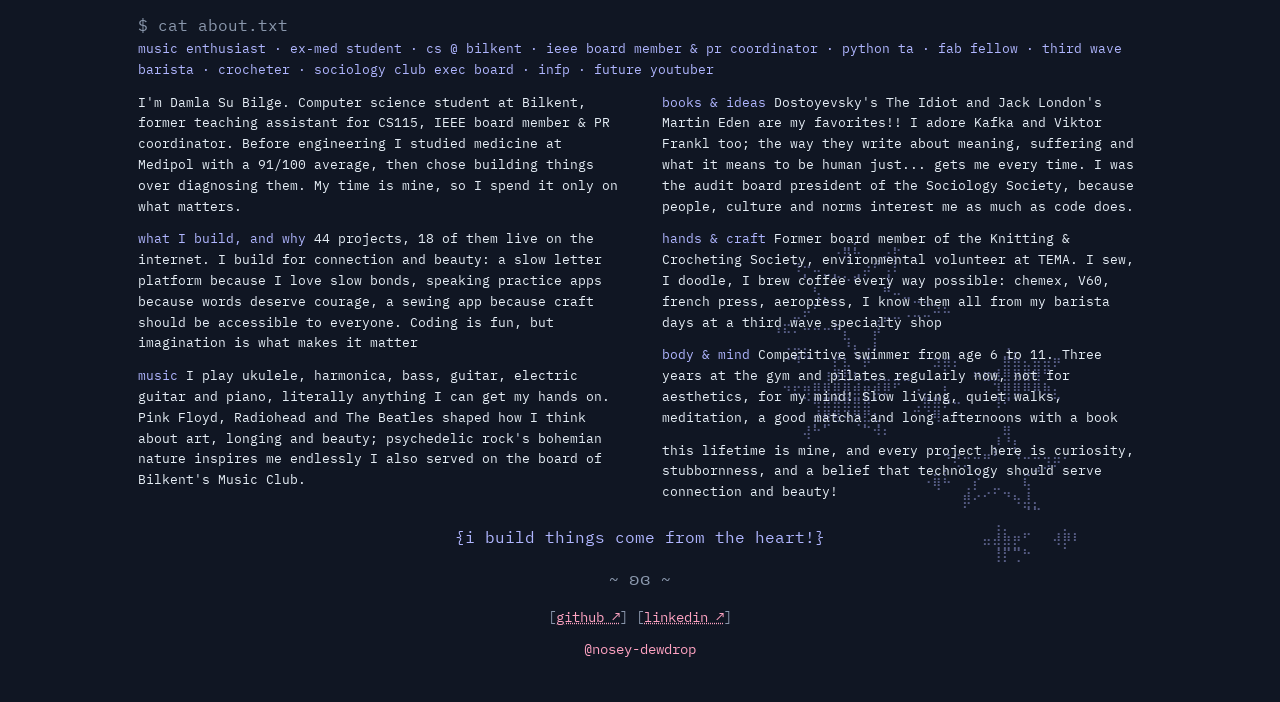
==== commit fe223311: "portfolio sync: repo data refresh" ====
--- a/index.html
+++ b/index.html
@@ -491,7 +491,7 @@
   {sl:"medical-case-generator",e:"🏥",n:"Medical Case Generator",tg:"problem-based learning case generator for med students",d:"A platform that generates medical cases for problem-based learning, born from my medical school years, for schools that don't see a big range of real cases.",t:[],s:"idea",g:null},
   {sl:"dating-app",e:"💘",n:"a dating app",tg:"the idea exists, the name doesn't yet",d:"A dating app idea. It exists in my head, the name is still on its way.",t:[],s:"idea",g:null},
 ];
-const BUILT={"nosey-dewdrop":" ├─ README.md","nosey-dewdrop.github.io":" ├─ damla-log/  (3 files)\n ├─ content/  (2 files)\n ├─ .github/  (1 files)\n │   ├─ workflows/ (1)\n ├─ cv/  (1 files)\n ├─ doodles/  (1 files)\n ├─ scripts/  (1 files)\n ├─ stitchu/  (1 files)\n ├─ sunflower/  (1 files)\n ├─ .gitignore\n ├─ PROJECT.md\n ├─ README.md\n ├─ devlog.md\n ├─ googled9ccb0c2f748b1ad.html\n ├─ index.html\n ├─ linkedin.md\n ├─ robots.txt\n ├─ sitemap.xml\n ├─ vercel.json","vibematch_cs":" ├─ screens/  (21 files)\n ├─ view/  (19 files)\n ├─ server/  (15 files)\n ├─ model_cs/  (14 files)\n ├─ model/  (12 files)\n ├─ data/  (10 files)\n ├─ ui/  (7 files)\n ├─ lib/  (6 files)\n ├─ controller/  (5 files)\n ├─ net/  (4 files)\n ├─ protocol/  (4 files)\n ├─ service/  (4 files)\n ├─ util/  (3 files)\n ├─ app/  (2 files)\n ├─ .gitignore\n ├─ DECISIONS.md\n ├─ DEMO_SENARYO.md\n ├─ README.md\n ├─ SUNUM.md\n ├─ TEAM_UPDATE.md\n ├─ VibeMatch_Sunum.pptx\n ├─ credentials.properties.example\n ├─ reset-demo-user.sh\n ├─ run-server.sh\n ├─ run.sh\n ├─ sunum.html","rabadon":" ├─ docs/  (646 files)\n │   ├─ archive/ (586)\n │   ├─ kanit/ (44)\n │   ├─ cast/ (2)\n ├─ native/  (193 files)\n │   ├─ refenv/ (1)\n ├─ site/  (29 files)\n ├─ scripts/  (14 files)\n │   ├─ arsiv/ (1)\n ├─ core/  (8 files)\n ├─ hooks/  (8 files)\n ├─ npm/  (8 files)\n │   ├─ darwin-arm64/ (2)\n │   ├─ darwin-x64/ (2)\n │   ├─ linux-arm64/ (2)\n ├─ bench/  (4 files)\n ├─ demo/  (4 files)\n │   ├─ fixtures/ (1)\n ├─ redteam/  (4 files)\n ├─ .github/  (3 files)\n │   ├─ workflows/ (3)\n ├─ ui/  (3 files)\n ├─ .rabadon/  (2 files)\n ├─ repair/  (2 files)\n ├─ bin/  (1 files)\n ├─ .gitignore\n ├─ AGENTS-PROTOCOL.md\n ├─ BENCHMARK.md\n ├─ CHANGELOG.md\n ├─ DEVIR-2026-09-07.txt\n ├─ DEVIR-2026-09-08.txt\n ├─ KOSU-RABADON-5.md\n ├─ LICENSE\n ├─ Makefile\n ├─ PROJECT.md\n ├─ README.md\n ├─ REPORTS.md\n ├─ SPEC.md\n ├─ index.html\n ├─ index.mjs\n ├─ package.json","calicocat":" ├─ .gitignore\n ├─ PROJECT.md\n ├─ README.md\n ├─ devlog.md\n ├─ gen-sitemap.py\n ├─ icon-192.png\n ├─ icon-512.png\n ├─ index.html\n ├─ linkedin.md\n ├─ manifest.json\n ├─ moves.js\n ├─ robots.txt\n ├─ script.js\n ├─ sitemap.xml\n ├─ styles.css\n ├─ sw.js","eksi_analyzer":" ├─ docs/  (3 files)\n ├─ .gitignore\n ├─ README.md\n ├─ baslik.py\n ├─ eksi.py\n ├─ fikirler.md","fantaisie-impromptu":" ├─ excercism/  (64 files)\n │   ├─ java/ (41)\n │   ├─ python/ (10)\n │   ├─ javascript/ (1)\n ├─ cpp_lectures/  (61 files)\n │   ├─ weeks/ (25)\n │   ├─ build/ (11)\n │   ├─ week5/ (11)\n ├─ pythun-tutor-labs/  (48 files)\n │   ├─ labs/ (35)\n │   ├─ lab04/ (3)\n │   ├─ tutorial_rojects/ (3)\n ├─ homeworks/  (33 files)\n │   ├─ cs102/ (16)\n │   ├─ cs201/ (16)\n ├─ leetcode/  (18 files)\n ├─ .vscode/  (4 files)\n ├─ portfolio/  (4 files)\n ├─ advent-of-code/  (3 files)\n ├─ data structures/  (1 files)\n ├─ polymorphism/  (1 files)\n ├─ projects_fullstack/  (1 files)\n │   ├─ sql/ (1)\n ├─ projects-fab/  (1 files)\n ├─ sortings/  (1 files)\n ├─ .DS_Store\n ├─ .gitignore\n ├─ LICENSE\n ├─ README.md","insta-analyzer":" ├─ .env.example\n ├─ .gitignore\n ├─ README.md\n ├─ analyze.py","kisalafinuzunu":" ├─ src/  (30 files)\n │   ├─ app/ (13)\n │   ├─ components/ (8)\n │   ├─ lib/ (6)\n ├─ public/  (6 files)\n ├─ .github/  (2 files)\n │   ├─ scripts/ (1)\n │   ├─ workflows/ (1)\n ├─ .gitignore\n ├─ PROJECT.md\n ├─ README.md\n ├─ devlog.md\n ├─ eslint.config.mjs\n ├─ linkedin.md\n ├─ next.config.ts\n ├─ package-lock.json\n ├─ package.json\n ├─ postcss.config.mjs\n ├─ tsconfig.json","missingsemicolon":" ├─ src/  (41 files)\n │   ├─ data/ (20)\n │   ├─ app/ (13)\n │   ├─ components/ (5)\n ├─ .github/  (2 files)\n │   ├─ scripts/ (1)\n │   ├─ workflows/ (1)\n ├─ scripts/  (1 files)\n ├─ .gitignore\n ├─ PROJECT.md\n ├─ README.md\n ├─ devlog.md\n ├─ eslint.config.mjs\n ├─ linkedin.md\n ├─ next.config.ts\n ├─ package-lock.json\n ├─ package.json\n ├─ postcss.config.mjs\n ├─ tsconfig.json","moonlight":" ├─ Moonlight/  (472 files)\n │   ├─ Assets.xcassets/ (429)\n │   ├─ Views/ (16)\n │   ├─ Services/ (13)\n ├─ assets/  (132 files)\n │   ├─ animations/ (64)\n │   ├─ atmospheric/ (19)\n │   ├─ ui/ (14)\n ├─ assets_raw/  (40 files)\n │   ├─ processed/ (19)\n ├─ docs/  (21 files)\n │   ├─ _eski_2026-03/ (4)\n │   ├─ 0809-arastirma/ (2)\n ├─ tools/  (5 files)\n ├─ app/  (4 files)\n ├─ backend/  (4 files)\n ├─ Moonlight.xcodeproj/  (4 files)\n │   ├─ project.xcworkspace/ (2)\n │   ├─ xcuserdata/ (1)\n ├─ .operator/  (3 files)\n ├─ .vscode/  (3 files)\n ├─ .rabadon/  (2 files)\n ├─ MoonlightWidget/  (2 files)\n ├─ mock/  (1 files)\n ├─ .gitignore\n ├─ GUIDE.md\n ├─ LICENSE\n ├─ PROJECT.md\n ├─ README.md\n ├─ damla_reference_assets.zip\n ├─ eslint.config.mjs\n ├─ jsconfig.json\n ├─ next.config.mjs\n ├─ package-lock.json\n ├─ package.json\n ├─ postcss.config.mjs\n ├─ privacy-policy.md\n ├─ project.yml\n ├─ terms.md","musical-improvisation-tool":" ├─ blog/  (12 files)\n ├─ extended-files-philosopy/  (2 files)\n ├─ .gitignore\n ├─ LICENSE\n ├─ PossibleFeatures.md\n ├─ README.md\n ├─ bg.jpg\n ├─ bg.png\n ├─ gen-sitemap.py\n ├─ icon-192.png\n ├─ icon-512.png\n ├─ index.html\n ├─ manifest.json\n ├─ og.jpg\n ├─ robots.txt\n ├─ script.js\n ├─ sitemap.xml\n ├─ styles.css\n ├─ sw.js","shortstorylong":" ├─ src/  (31 files)\n │   ├─ app/ (14)\n │   ├─ components/ (9)\n │   ├─ lib/ (5)\n ├─ .github/  (2 files)\n │   ├─ scripts/ (1)\n │   ├─ workflows/ (1)\n ├─ public/  (1 files)\n ├─ supabase/  (1 files)\n ├─ .gitignore\n ├─ PROJECT.md\n ├─ README.md\n ├─ devlog.md\n ├─ eslint.config.mjs\n ├─ linkedin.md\n ├─ next.config.ts\n ├─ package-lock.json\n ├─ package.json\n ├─ postcss.config.mjs\n ├─ tsconfig.json","sunflower":" ├─ Sunflower/  (56 files)\n │   ├─ Assets.xcassets/ (31)\n │   ├─ Views/ (7)\n │   ├─ Extensions/ (6)\n ├─ landing/  (18 files)\n │   ├─ assets/ (13)\n │   ├─ shots/ (4)\n ├─ docs/  (4 files)\n ├─ SunflowerWidget/  (4 files)\n ├─ Sunflower.xcodeproj/  (1 files)\n ├─ .gitignore\n ├─ PROJECT.md\n ├─ README.md\n ├─ Sunflower.storekit\n ├─ devlog.md\n ├─ linkedin.md\n ├─ project.yml","dewbrain":" ├─ dewbrain/  (20 files)\n ├─ research/  (3 files)\n ├─ .gitignore\n ├─ DECISIONS.md\n ├─ ROADMAP.md\n ├─ THESIS.md","linc-matik":" ├─ frontend/  (20 files)\n │   ├─ src/ (7)\n │   ├─ public/ (6)\n │   ├─ api/ (2)\n ├─ .env.example\n ├─ .gitignore\n ├─ BRIEFING.md\n ├─ Procfile\n ├─ README.md\n ├─ app.py\n ├─ nixpacks.toml\n ├─ requirements.txt\n ├─ runtime.txt\n ├─ yorumlar.json","stitchu-showcase":" ├─ .gitattributes\n ├─ .gitignore\n ├─ README.md\n ├─ stitchu-whitepaper.pdf","sightstone":" ├─ jobs/  (1 files)\n ├─ 404.html\n ├─ accept.html\n ├─ confirm.html\n ├─ cv.html\n ├─ index.html\n ├─ unsubscribe.html","braindot":" ├─ .gitignore\n ├─ PROJECT.md\n ├─ index.html\n ├─ patch-notes.html","gymgyme":" ├─ mockups/  (43 files)\n │   ├─ archive/ (24)\n │   ├─ assets/ (6)\n ├─ engine/  (23 files)\n │   ├─ tools/ (4)\n ├─ benchmarks/  (15 files)\n ├─ js/  (14 files)\n ├─ vendor/  (10 files)\n │   ├─ mediapipe/ (5)\n │   ├─ models/ (4)\n │   ├─ supabase/ (1)\n ├─ data/  (5 files)\n ├─ icons/  (4 files)\n ├─ .operator/  (3 files)\n ├─ img/  (3 files)\n ├─ tests/  (3 files)\n │   ├─ regression/ (3)\n ├─ tools/  (3 files)\n ├─ partials/  (2 files)\n ├─ scripts/  (2 files)\n ├─ css/  (1 files)\n ├─ docs/  (1 files)\n ├─ supabase/  (1 files)\n ├─ .gitattributes\n ├─ .gitignore\n ├─ BUILD-LOG.md\n ├─ DECISIONS.md\n ├─ HANDOFF.md\n ├─ PROJECT.md\n ├─ PROTOKOL.md\n ├─ README.md\n ├─ REWORK-PLAN.md\n ├─ REWORK.md\n ├─ STATUS.md\n ├─ STRATEJI.md\n ├─ YOL-HARITASI.md\n ├─ account.html\n ├─ blog.html\n ├─ coach.html\n ├─ devlog.md\n ├─ directory.html\n ├─ gen-sitemap.py\n ├─ gizlilik-tr.html\n ├─ gizlilik.html\n ├─ index.html\n ├─ linkedin.md\n ├─ manifest.webmanifest\n ├─ moves.html\n ├─ my-moves.html\n ├─ my-program.html\n ├─ package.json\n ├─ patch-notes.html\n ├─ reset-password.html\n ├─ robots.txt\n ├─ script.js\n ├─ seed.js\n ├─ signin.html\n ├─ signup.html\n ├─ sitemap.xml\n ├─ suggest.html\n ├─ suggest.js\n ├─ sw.js\n ├─ terms.html\n ├─ vercel.json","inkbee":" ├─ web/  (47 files)\n │   ├─ js/ (17)\n │   ├─ css/ (4)\n │   ├─ data/ (4)\n ├─ data/  (28 files)\n │   ├─ kitaplar/ (25)\n │   ├─ kazanimlar/ (3)\n ├─ scripts/  (7 files)\n ├─ supabase/  (4 files)\n │   ├─ migrations/ (3)\n │   ├─ cati/ (1)\n ├─ .github/  (1 files)\n │   ├─ workflows/ (1)\n ├─ .gitignore\n ├─ DECISIONS.md\n ├─ PROJECT.md\n ├─ README.md\n ├─ REQUIREMENTS.md\n ├─ devlog.md\n ├─ index.html\n ├─ linkedin.md","ir-globe":" ├─ ulke/  (199 files)\n │   ├─ afghanistan/ (1)\n │   ├─ albania/ (1)\n │   ├─ algeria/ (1)\n ├─ iliski/  (89 files)\n │   ├─ afghanistan-uzbekistan/ (1)\n │   ├─ algeria-spain/ (1)\n │   ├─ australia-canada/ (1)\n ├─ data/  (50 files)\n │   ├─ news/ (17)\n │   ├─ events/ (15)\n │   ├─ layers/ (14)\n ├─ scripts/  (29 files)\n │   ├─ lib/ (8)\n │   ├─ sources/ (5)\n │   ├─ ml/ (2)\n ├─ js/  (14 files)\n ├─ konu/  (14 files)\n │   ├─ borc/ (1)\n │   ├─ diplomasi/ (1)\n │   ├─ enerji/ (1)\n ├─ admin/  (6 files)\n ├─ .github/  (4 files)\n │   ├─ workflows/ (4)\n ├─ css/  (2 files)\n ├─ .claude/  (1 files)\n ├─ docs/  (1 files)\n ├─ .gitattributes\n ├─ .gitignore\n ├─ .nojekyll\n ├─ 404.html\n ├─ HANDOFF.md\n ├─ KAYNAKLAR.md\n ├─ PROJECT.md\n ├─ README.md\n ├─ akis.html\n ├─ app.html\n ├─ benim.html\n ├─ bulten.html\n ├─ devlog.md\n ├─ gen-sitemap.py\n ├─ gizlilik.html\n ├─ iliski.html\n ├─ index.html\n ├─ kosullar.html\n ├─ kure.html\n ├─ linkedin.md\n ├─ metodoloji.html\n ├─ package-lock.json\n ├─ package.json\n ├─ reels-script.md\n ├─ robots.txt\n ├─ sitemap.xml\n ├─ surum.html\n ├─ uye.html\n ├─ veri.html","lingolingo":" ├─ Lingolingo/  (57 files)\n │   ├─ Assets.xcassets/ (27)\n │   ├─ Views/ (10)\n │   ├─ Models/ (4)\n ├─ mock/  (29 files)\n │   ├─ assets/ (28)\n ├─ docs/  (22 files)\n │   ├─ assets/ (17)\n ├─ Lingolingo.xcodeproj/  (3 files)\n │   ├─ project.xcworkspace/ (1)\n │   ├─ xcshareddata/ (1)\n ├─ .gitignore\n ├─ APP_STORE_SUBMISSION.md\n ├─ PROJECT.md\n ├─ README.md\n ├─ devlog.md\n ├─ juror_2026-07-07.md\n ├─ linkedin.md\n ├─ project.yml","seviyorsevmiyor":" ├─ web/  (39 files)\n │   ├─ js/ (22)\n │   ├─ css/ (4)\n │   ├─ data/ (1)\n ├─ train/  (28 files)\n ├─ backend/  (4 files)\n │   ├─ tests/ (1)\n ├─ .rabadon/  (2 files)\n ├─ .github/  (1 files)\n │   ├─ workflows/ (1)\n ├─ GIRDI/  (1 files)\n │   ├─ tarayici/ (1)\n ├─ .gitignore\n ├─ KOSU-v1.md\n ├─ README.md\n ├─ devlog.md\n ├─ linkedin.md","smolder":" ├─ .rabadon/  (1 files)\n ├─ .gitignore\n ├─ README.md","sunny":" ├─ sunny/  (44 files)\n │   ├─ sunny/ (37)\n │   ├─ sunny.xcodeproj/ (4)\n │   ├─ sunnyUITests/ (2)\n ├─ docs/  (10 files)\n │   ├─ images/ (9)\n ├─ .DS_Store\n ├─ .gitignore\n ├─ README.md","youdecide":" ├─ README.md\n ├─ index.html\n ├─ script.js\n ├─ styles.css","grounded-content-workflow":" ├─ src/  (24 files)\n │   ├─ lib/ (13)\n │   ├─ app/ (8)\n │   ├─ inngest/ (3)\n ├─ data/  (6 files)\n ├─ tests/  (6 files)\n ├─ outputs/  (5 files)\n ├─ public/  (5 files)\n ├─ scripts/  (4 files)\n ├─ .env.example\n ├─ .gitignore\n ├─ NOTES.md\n ├─ README.md\n ├─ eslint.config.mjs\n ├─ next.config.ts\n ├─ package-lock.json\n ├─ package.json\n ├─ postcss.config.mjs\n ├─ tsconfig.json","lulumelon":" ├─ lulumelon/  (82 files)\n │   ├─ tests/ (46)\n │   ├─ collect/ (12)\n │   ├─ mirror/ (12)\n ├─ src/  (34 files)\n │   ├─ app/ (24)\n │   ├─ lib/ (8)\n │   ├─ fonts/ (2)\n ├─ data/  (5 files)\n │   ├─ published/ (4)\n │   ├─ subjects/ (1)\n ├─ tests/  (5 files)\n ├─ .github/  (1 files)\n │   ├─ workflows/ (1)\n ├─ docs/  (1 files)\n ├─ scripts/  (1 files)\n ├─ .env.example\n ├─ .gitignore\n ├─ CHANGELOG.md\n ├─ LICENSE\n ├─ README.md\n ├─ conftest.py\n ├─ eslint.config.mjs\n ├─ next.config.ts\n ├─ package-lock.json\n ├─ package.json\n ├─ postcss.config.mjs\n ├─ pyproject.toml\n ├─ tsconfig.json","stitchu":" ├─ KOSU/  (523 files)\n │   ├─ ciktilar/ (444)\n │   ├─ onbellek/ (32)\n │   ├─ regresyon/ (18)\n ├─ engine/  (477 files)\n │   ├─ tests/ (181)\n │   ├─ src/ (132)\n │   ├─ tools/ (106)\n ├─ web/  (133 files)\n │   ├─ js/ (33)\n │   ├─ assets/ (22)\n │   ├─ data/ (22)\n ├─ vision/  (36 files)\n │   ├─ eval/ (33)\n ├─ contract/  (35 files)\n │   ├─ layers/ (4)\n ├─ knowledge/  (21 files)\n ├─ scripts/  (13 files)\n │   ├─ hooks/ (1)\n ├─ backend/  (12 files)\n │   ├─ engine/ (2)\n ├─ docs/  (7 files)\n ├─ dataset/  (6 files)\n │   ├─ eval/ (3)\n │   ├─ taste-pool/ (2)\n ├─ engine-check/  (4 files)\n │   ├─ harness/ (4)\n ├─ recipes/  (3 files)\n ├─ vision-student/  (3 files)\n ├─ GIRDI/  (2 files)\n │   ├─ hedef-fotograflar-2/ (1)\n │   ├─ hedef-fotograflar-3/ (1)\n ├─ .github/  (1 files)\n │   ├─ workflows/ (1)\n ├─ .rabadon/  (1 files)\n ├─ .vardiya/  (1 files)\n ├─ App/  (1 files)\n │   ├─ Stitchu/ (1)\n ├─ .gitattributes\n ├─ .gitignore\n ├─ 0509-kosu.md\n ├─ HEDEF.md\n ├─ README.md\n ├─ conftest.py","vibecodedslopware":" ├─ tema/  (21 files)\n │   ├─ og/ (8)\n ├─ soru/  (16 files)\n │   ├─ can-you-break-your-own-rule/ (1)\n │   ├─ can-your-own-phone-open-it/ (1)\n │   ├─ how-does-the-browser-learn-about-the-second-file/ (1)\n ├─ .rabadon/  (14 files)\n │   ├─ sessions/ (12)\n ├─ tr/  (13 files)\n │   ├─ slopware/ (3)\n │   ├─ kitap/ (2)\n │   ├─ kontrol/ (2)\n ├─ yazilar/  (8 files)\n │   ├─ en/ (6)\n │   ├─ tr/ (2)\n ├─ slopware/  (7 files)\n │   ├─ dev-ve-build/ (1)\n │   ├─ ekranindaki-sey/ (1)\n │   ├─ localhost/ (1)\n ├─ kontrol/  (6 files)\n │   ├─ dev-ve-build/ (1)\n │   ├─ ekranindaki-sey/ (1)\n │   ├─ localhost/ (1)\n ├─ _arsiv/  (4 files)\n ├─ _kurulum/  (2 files)\n ├─ kitap/  (2 files)\n ├─ .claude/  (1 files)\n ├─ .github/  (1 files)\n │   ├─ workflows/ (1)\n ├─ ara/  (1 files)\n ├─ forum/  (1 files)\n ├─ .gitignore\n ├─ 404.html\n ├─ DEVIR.md\n ├─ TALIMAT.md\n ├─ arama-en.json\n ├─ arama-tr.json\n ├─ bak.sh\n ├─ cdp.js\n ├─ css-harita.py\n ├─ gorunum-fark.py\n ├─ gorunum.js\n ├─ index.html\n ├─ kontrol.py\n ├─ kur.py\n ├─ mobil.js\n ├─ mufredat.json\n ├─ olc-gorunum.sh\n ├─ olcum.js\n ├─ robots.txt\n ├─ rss.xml\n ├─ sitemap.xml","dewsletter":" ├─ docs/  (1410 files)\n │   ├─ jobs/ (1395)\n │   ├─ u/ (2)\n │   ├─ vendor/ (2)\n ├─ engine/  (41 files)\n │   ├─ tests/ (23)\n │   ├─ data/ (6)\n │   ├─ fetch/ (5)\n ├─ site-mock/  (3 files)\n ├─ .github/  (2 files)\n │   ├─ workflows/ (2)\n ├─ .claude/  (1 files)\n ├─ .rabadon/  (1 files)\n ├─ GIRDI/  (1 files)\n │   ├─ teslimat/ (1)\n ├─ tools/  (1 files)\n ├─ .gitignore\n ├─ KOSU-v4.md\n ├─ README.md\n ├─ STACK.md\n ├─ firsatlar.md\n ├─ profile.json\n ├─ writing-style.json"};
+const BUILT={"nosey-dewdrop":" ├─ README.md","nosey-dewdrop.github.io":" ├─ damla-log/  (3 files)\n ├─ content/  (2 files)\n ├─ .github/  (1 files)\n │   ├─ workflows/ (1)\n ├─ cv/  (1 files)\n ├─ doodles/  (1 files)\n ├─ scripts/  (1 files)\n ├─ stitchu/  (1 files)\n ├─ sunflower/  (1 files)\n ├─ .gitignore\n ├─ PROJECT.md\n ├─ README.md\n ├─ devlog.md\n ├─ googled9ccb0c2f748b1ad.html\n ├─ index.html\n ├─ linkedin.md\n ├─ robots.txt\n ├─ sitemap.xml\n ├─ vercel.json","vibematch_cs":" ├─ screens/  (21 files)\n ├─ view/  (19 files)\n ├─ server/  (15 files)\n ├─ model_cs/  (14 files)\n ├─ model/  (12 files)\n ├─ data/  (10 files)\n ├─ ui/  (7 files)\n ├─ lib/  (6 files)\n ├─ controller/  (5 files)\n ├─ net/  (4 files)\n ├─ protocol/  (4 files)\n ├─ service/  (4 files)\n ├─ util/  (3 files)\n ├─ app/  (2 files)\n ├─ .gitignore\n ├─ DECISIONS.md\n ├─ DEMO_SENARYO.md\n ├─ README.md\n ├─ SUNUM.md\n ├─ TEAM_UPDATE.md\n ├─ VibeMatch_Sunum.pptx\n ├─ credentials.properties.example\n ├─ reset-demo-user.sh\n ├─ run-server.sh\n ├─ run.sh\n ├─ sunum.html","rabadon":" ├─ docs/  (646 files)\n │   ├─ archive/ (586)\n │   ├─ kanit/ (44)\n │   ├─ cast/ (2)\n ├─ native/  (193 files)\n │   ├─ refenv/ (1)\n ├─ site/  (29 files)\n ├─ scripts/  (14 files)\n │   ├─ arsiv/ (1)\n ├─ core/  (8 files)\n ├─ hooks/  (8 files)\n ├─ npm/  (8 files)\n │   ├─ darwin-arm64/ (2)\n │   ├─ darwin-x64/ (2)\n │   ├─ linux-arm64/ (2)\n ├─ bench/  (4 files)\n ├─ demo/  (4 files)\n │   ├─ fixtures/ (1)\n ├─ redteam/  (4 files)\n ├─ .github/  (3 files)\n │   ├─ workflows/ (3)\n ├─ ui/  (3 files)\n ├─ .rabadon/  (2 files)\n ├─ repair/  (2 files)\n ├─ bin/  (1 files)\n ├─ .gitignore\n ├─ AGENTS-PROTOCOL.md\n ├─ BENCHMARK.md\n ├─ CHANGELOG.md\n ├─ DEVIR-2026-09-07.txt\n ├─ DEVIR-2026-09-08.txt\n ├─ KOSU-RABADON-5.md\n ├─ LICENSE\n ├─ Makefile\n ├─ PROJECT.md\n ├─ README.md\n ├─ REPORTS.md\n ├─ SPEC.md\n ├─ index.html\n ├─ index.mjs\n ├─ package.json","calicocat":" ├─ .gitignore\n ├─ PROJECT.md\n ├─ README.md\n ├─ devlog.md\n ├─ gen-sitemap.py\n ├─ icon-192.png\n ├─ icon-512.png\n ├─ index.html\n ├─ linkedin.md\n ├─ manifest.json\n ├─ moves.js\n ├─ robots.txt\n ├─ script.js\n ├─ sitemap.xml\n ├─ styles.css\n ├─ sw.js","eksi_analyzer":" ├─ docs/  (3 files)\n ├─ .gitignore\n ├─ README.md\n ├─ baslik.py\n ├─ eksi.py\n ├─ fikirler.md","fantaisie-impromptu":" ├─ excercism/  (64 files)\n │   ├─ java/ (41)\n │   ├─ python/ (10)\n │   ├─ javascript/ (1)\n ├─ cpp_lectures/  (61 files)\n │   ├─ weeks/ (25)\n │   ├─ build/ (11)\n │   ├─ week5/ (11)\n ├─ pythun-tutor-labs/  (48 files)\n │   ├─ labs/ (35)\n │   ├─ lab04/ (3)\n │   ├─ tutorial_rojects/ (3)\n ├─ homeworks/  (33 files)\n │   ├─ cs102/ (16)\n │   ├─ cs201/ (16)\n ├─ leetcode/  (18 files)\n ├─ .vscode/  (4 files)\n ├─ portfolio/  (4 files)\n ├─ advent-of-code/  (3 files)\n ├─ data structures/  (1 files)\n ├─ polymorphism/  (1 files)\n ├─ projects_fullstack/  (1 files)\n │   ├─ sql/ (1)\n ├─ projects-fab/  (1 files)\n ├─ sortings/  (1 files)\n ├─ .DS_Store\n ├─ .gitignore\n ├─ LICENSE\n ├─ README.md","insta-analyzer":" ├─ .env.example\n ├─ .gitignore\n ├─ README.md\n ├─ analyze.py","kisalafinuzunu":" ├─ src/  (30 files)\n │   ├─ app/ (13)\n │   ├─ components/ (8)\n │   ├─ lib/ (6)\n ├─ public/  (6 files)\n ├─ .github/  (2 files)\n │   ├─ scripts/ (1)\n │   ├─ workflows/ (1)\n ├─ .gitignore\n ├─ PROJECT.md\n ├─ README.md\n ├─ devlog.md\n ├─ eslint.config.mjs\n ├─ linkedin.md\n ├─ next.config.ts\n ├─ package-lock.json\n ├─ package.json\n ├─ postcss.config.mjs\n ├─ tsconfig.json","missingsemicolon":" ├─ src/  (41 files)\n │   ├─ data/ (20)\n │   ├─ app/ (13)\n │   ├─ components/ (5)\n ├─ .github/  (2 files)\n │   ├─ scripts/ (1)\n │   ├─ workflows/ (1)\n ├─ scripts/  (1 files)\n ├─ .gitignore\n ├─ PROJECT.md\n ├─ README.md\n ├─ devlog.md\n ├─ eslint.config.mjs\n ├─ linkedin.md\n ├─ next.config.ts\n ├─ package-lock.json\n ├─ package.json\n ├─ postcss.config.mjs\n ├─ tsconfig.json","moonlight":" ├─ Moonlight/  (472 files)\n │   ├─ Assets.xcassets/ (429)\n │   ├─ Views/ (16)\n │   ├─ Services/ (13)\n ├─ assets/  (132 files)\n │   ├─ animations/ (64)\n │   ├─ atmospheric/ (19)\n │   ├─ ui/ (14)\n ├─ assets_raw/  (40 files)\n │   ├─ processed/ (19)\n ├─ docs/  (21 files)\n │   ├─ _eski_2026-03/ (4)\n │   ├─ 0809-arastirma/ (2)\n ├─ tools/  (5 files)\n ├─ app/  (4 files)\n ├─ backend/  (4 files)\n ├─ Moonlight.xcodeproj/  (4 files)\n │   ├─ project.xcworkspace/ (2)\n │   ├─ xcuserdata/ (1)\n ├─ .operator/  (3 files)\n ├─ .vscode/  (3 files)\n ├─ .rabadon/  (2 files)\n ├─ MoonlightWidget/  (2 files)\n ├─ mock/  (1 files)\n ├─ .gitignore\n ├─ GUIDE.md\n ├─ LICENSE\n ├─ PROJECT.md\n ├─ README.md\n ├─ damla_reference_assets.zip\n ├─ eslint.config.mjs\n ├─ jsconfig.json\n ├─ next.config.mjs\n ├─ package-lock.json\n ├─ package.json\n ├─ postcss.config.mjs\n ├─ privacy-policy.md\n ├─ project.yml\n ├─ terms.md","musical-improvisation-tool":" ├─ blog/  (12 files)\n ├─ extended-files-philosopy/  (2 files)\n ├─ .gitignore\n ├─ LICENSE\n ├─ PossibleFeatures.md\n ├─ README.md\n ├─ bg.jpg\n ├─ bg.png\n ├─ gen-sitemap.py\n ├─ icon-192.png\n ├─ icon-512.png\n ├─ index.html\n ├─ manifest.json\n ├─ og.jpg\n ├─ robots.txt\n ├─ script.js\n ├─ sitemap.xml\n ├─ styles.css\n ├─ sw.js","shortstorylong":" ├─ src/  (31 files)\n │   ├─ app/ (14)\n │   ├─ components/ (9)\n │   ├─ lib/ (5)\n ├─ .github/  (2 files)\n │   ├─ scripts/ (1)\n │   ├─ workflows/ (1)\n ├─ public/  (1 files)\n ├─ supabase/  (1 files)\n ├─ .gitignore\n ├─ PROJECT.md\n ├─ README.md\n ├─ devlog.md\n ├─ eslint.config.mjs\n ├─ linkedin.md\n ├─ next.config.ts\n ├─ package-lock.json\n ├─ package.json\n ├─ postcss.config.mjs\n ├─ tsconfig.json","sunflower":" ├─ Sunflower/  (56 files)\n │   ├─ Assets.xcassets/ (31)\n │   ├─ Views/ (7)\n │   ├─ Extensions/ (6)\n ├─ landing/  (18 files)\n │   ├─ assets/ (13)\n │   ├─ shots/ (4)\n ├─ docs/  (4 files)\n ├─ SunflowerWidget/  (4 files)\n ├─ Sunflower.xcodeproj/  (1 files)\n ├─ .gitignore\n ├─ PROJECT.md\n ├─ README.md\n ├─ Sunflower.storekit\n ├─ devlog.md\n ├─ linkedin.md\n ├─ project.yml","dewbrain":" ├─ dewbrain/  (20 files)\n ├─ research/  (3 files)\n ├─ .gitignore\n ├─ DECISIONS.md\n ├─ ROADMAP.md\n ├─ THESIS.md","linc-matik":" ├─ frontend/  (20 files)\n │   ├─ src/ (7)\n │   ├─ public/ (6)\n │   ├─ api/ (2)\n ├─ .env.example\n ├─ .gitignore\n ├─ BRIEFING.md\n ├─ Procfile\n ├─ README.md\n ├─ app.py\n ├─ nixpacks.toml\n ├─ requirements.txt\n ├─ runtime.txt\n ├─ yorumlar.json","stitchu-showcase":" ├─ .gitattributes\n ├─ .gitignore\n ├─ README.md\n ├─ stitchu-whitepaper.pdf","sightstone":" ├─ jobs/  (1 files)\n ├─ 404.html\n ├─ accept.html\n ├─ confirm.html\n ├─ cv.html\n ├─ index.html\n ├─ unsubscribe.html","braindot":" ├─ .gitignore\n ├─ PROJECT.md\n ├─ index.html\n ├─ patch-notes.html","gymgyme":" ├─ mockups/  (43 files)\n │   ├─ archive/ (24)\n │   ├─ assets/ (6)\n ├─ engine/  (23 files)\n │   ├─ tools/ (4)\n ├─ benchmarks/  (15 files)\n ├─ js/  (14 files)\n ├─ vendor/  (10 files)\n │   ├─ mediapipe/ (5)\n │   ├─ models/ (4)\n │   ├─ supabase/ (1)\n ├─ data/  (5 files)\n ├─ icons/  (4 files)\n ├─ .operator/  (3 files)\n ├─ img/  (3 files)\n ├─ tests/  (3 files)\n │   ├─ regression/ (3)\n ├─ tools/  (3 files)\n ├─ partials/  (2 files)\n ├─ scripts/  (2 files)\n ├─ css/  (1 files)\n ├─ docs/  (1 files)\n ├─ supabase/  (1 files)\n ├─ .gitattributes\n ├─ .gitignore\n ├─ BUILD-LOG.md\n ├─ DECISIONS.md\n ├─ HANDOFF.md\n ├─ PROJECT.md\n ├─ PROTOKOL.md\n ├─ README.md\n ├─ REWORK-PLAN.md\n ├─ REWORK.md\n ├─ STATUS.md\n ├─ STRATEJI.md\n ├─ YOL-HARITASI.md\n ├─ account.html\n ├─ blog.html\n ├─ coach.html\n ├─ devlog.md\n ├─ directory.html\n ├─ gen-sitemap.py\n ├─ gizlilik-tr.html\n ├─ gizlilik.html\n ├─ index.html\n ├─ linkedin.md\n ├─ manifest.webmanifest\n ├─ moves.html\n ├─ my-moves.html\n ├─ my-program.html\n ├─ package.json\n ├─ patch-notes.html\n ├─ reset-password.html\n ├─ robots.txt\n ├─ script.js\n ├─ seed.js\n ├─ signin.html\n ├─ signup.html\n ├─ sitemap.xml\n ├─ suggest.html\n ├─ suggest.js\n ├─ sw.js\n ├─ terms.html\n ├─ vercel.json","inkbee":" ├─ web/  (47 files)\n │   ├─ js/ (17)\n │   ├─ css/ (4)\n │   ├─ data/ (4)\n ├─ data/  (28 files)\n │   ├─ kitaplar/ (25)\n │   ├─ kazanimlar/ (3)\n ├─ scripts/  (7 files)\n ├─ supabase/  (4 files)\n │   ├─ migrations/ (3)\n │   ├─ cati/ (1)\n ├─ .github/  (1 files)\n │   ├─ workflows/ (1)\n ├─ .gitignore\n ├─ DECISIONS.md\n ├─ PROJECT.md\n ├─ README.md\n ├─ REQUIREMENTS.md\n ├─ devlog.md\n ├─ index.html\n ├─ linkedin.md","ir-globe":" ├─ ulke/  (199 files)\n │   ├─ afghanistan/ (1)\n │   ├─ albania/ (1)\n │   ├─ algeria/ (1)\n ├─ iliski/  (90 files)\n │   ├─ afghanistan-uzbekistan/ (1)\n │   ├─ algeria-spain/ (1)\n │   ├─ australia-canada/ (1)\n ├─ data/  (50 files)\n │   ├─ news/ (17)\n │   ├─ events/ (15)\n │   ├─ layers/ (14)\n ├─ scripts/  (29 files)\n │   ├─ lib/ (8)\n │   ├─ sources/ (5)\n │   ├─ ml/ (2)\n ├─ js/  (14 files)\n ├─ konu/  (14 files)\n │   ├─ borc/ (1)\n │   ├─ diplomasi/ (1)\n │   ├─ enerji/ (1)\n ├─ admin/  (6 files)\n ├─ .github/  (4 files)\n │   ├─ workflows/ (4)\n ├─ css/  (2 files)\n ├─ .claude/  (1 files)\n ├─ docs/  (1 files)\n ├─ .gitattributes\n ├─ .gitignore\n ├─ .nojekyll\n ├─ 404.html\n ├─ HANDOFF.md\n ├─ KAYNAKLAR.md\n ├─ PROJECT.md\n ├─ README.md\n ├─ akis.html\n ├─ app.html\n ├─ benim.html\n ├─ bulten.html\n ├─ devlog.md\n ├─ gen-sitemap.py\n ├─ gizlilik.html\n ├─ iliski.html\n ├─ index.html\n ├─ kosullar.html\n ├─ kure.html\n ├─ linkedin.md\n ├─ metodoloji.html\n ├─ package-lock.json\n ├─ package.json\n ├─ reels-script.md\n ├─ robots.txt\n ├─ sitemap.xml\n ├─ surum.html\n ├─ uye.html\n ├─ veri.html","lingolingo":" ├─ Lingolingo/  (57 files)\n │   ├─ Assets.xcassets/ (27)\n │   ├─ Views/ (10)\n │   ├─ Models/ (4)\n ├─ mock/  (29 files)\n │   ├─ assets/ (28)\n ├─ docs/  (22 files)\n │   ├─ assets/ (17)\n ├─ Lingolingo.xcodeproj/  (3 files)\n │   ├─ project.xcworkspace/ (1)\n │   ├─ xcshareddata/ (1)\n ├─ .gitignore\n ├─ APP_STORE_SUBMISSION.md\n ├─ PROJECT.md\n ├─ README.md\n ├─ devlog.md\n ├─ juror_2026-07-07.md\n ├─ linkedin.md\n ├─ project.yml","seviyorsevmiyor":" ├─ web/  (39 files)\n │   ├─ js/ (22)\n │   ├─ css/ (4)\n │   ├─ data/ (1)\n ├─ train/  (28 files)\n ├─ backend/  (4 files)\n │   ├─ tests/ (1)\n ├─ .rabadon/  (2 files)\n ├─ .github/  (1 files)\n │   ├─ workflows/ (1)\n ├─ GIRDI/  (1 files)\n │   ├─ tarayici/ (1)\n ├─ .gitignore\n ├─ KOSU-v1.md\n ├─ README.md\n ├─ devlog.md\n ├─ linkedin.md","smolder":" ├─ .rabadon/  (1 files)\n ├─ .gitignore\n ├─ README.md","sunny":" ├─ sunny/  (44 files)\n │   ├─ sunny/ (37)\n │   ├─ sunny.xcodeproj/ (4)\n │   ├─ sunnyUITests/ (2)\n ├─ docs/  (10 files)\n │   ├─ images/ (9)\n ├─ .DS_Store\n ├─ .gitignore\n ├─ README.md","youdecide":" ├─ README.md\n ├─ index.html\n ├─ script.js\n ├─ styles.css","grounded-content-workflow":" ├─ src/  (24 files)\n │   ├─ lib/ (13)\n │   ├─ app/ (8)\n │   ├─ inngest/ (3)\n ├─ data/  (6 files)\n ├─ tests/  (6 files)\n ├─ outputs/  (5 files)\n ├─ public/  (5 files)\n ├─ scripts/  (4 files)\n ├─ .env.example\n ├─ .gitignore\n ├─ NOTES.md\n ├─ README.md\n ├─ eslint.config.mjs\n ├─ next.config.ts\n ├─ package-lock.json\n ├─ package.json\n ├─ postcss.config.mjs\n ├─ tsconfig.json","lulumelon":" ├─ lulumelon/  (82 files)\n │   ├─ tests/ (46)\n │   ├─ collect/ (12)\n │   ├─ mirror/ (12)\n ├─ src/  (34 files)\n │   ├─ app/ (24)\n │   ├─ lib/ (8)\n │   ├─ fonts/ (2)\n ├─ data/  (5 files)\n │   ├─ published/ (4)\n │   ├─ subjects/ (1)\n ├─ tests/  (5 files)\n ├─ .github/  (1 files)\n │   ├─ workflows/ (1)\n ├─ docs/  (1 files)\n ├─ scripts/  (1 files)\n ├─ .env.example\n ├─ .gitignore\n ├─ CHANGELOG.md\n ├─ LICENSE\n ├─ README.md\n ├─ conftest.py\n ├─ eslint.config.mjs\n ├─ next.config.ts\n ├─ package-lock.json\n ├─ package.json\n ├─ postcss.config.mjs\n ├─ pyproject.toml\n ├─ tsconfig.json","stitchu":" ├─ KOSU/  (543 files)\n │   ├─ ciktilar/ (446)\n │   ├─ onbellek/ (32)\n │   ├─ regresyon/ (18)\n ├─ engine/  (477 files)\n │   ├─ tests/ (181)\n │   ├─ src/ (132)\n │   ├─ tools/ (106)\n ├─ web/  (132 files)\n │   ├─ js/ (34)\n │   ├─ assets/ (22)\n │   ├─ data/ (22)\n ├─ vision/  (36 files)\n │   ├─ eval/ (33)\n ├─ contract/  (35 files)\n │   ├─ layers/ (4)\n ├─ knowledge/  (21 files)\n ├─ scripts/  (13 files)\n │   ├─ hooks/ (1)\n ├─ backend/  (12 files)\n │   ├─ engine/ (2)\n ├─ docs/  (7 files)\n ├─ dataset/  (6 files)\n │   ├─ eval/ (3)\n │   ├─ taste-pool/ (2)\n ├─ engine-check/  (4 files)\n │   ├─ harness/ (4)\n ├─ recipes/  (3 files)\n ├─ vision-student/  (3 files)\n ├─ GIRDI/  (2 files)\n │   ├─ hedef-fotograflar-2/ (1)\n │   ├─ hedef-fotograflar-3/ (1)\n ├─ .github/  (1 files)\n │   ├─ workflows/ (1)\n ├─ .rabadon/  (1 files)\n ├─ .vardiya/  (1 files)\n ├─ App/  (1 files)\n │   ├─ Stitchu/ (1)\n ├─ .gitattributes\n ├─ .gitignore\n ├─ 0509-kosu.md\n ├─ HEDEF.md\n ├─ PLAN.md\n ├─ README.md\n ├─ conftest.py","vibecodedslopware":" ├─ tema/  (21 files)\n │   ├─ og/ (8)\n ├─ soru/  (16 files)\n │   ├─ can-you-break-your-own-rule/ (1)\n │   ├─ can-your-own-phone-open-it/ (1)\n │   ├─ how-does-the-browser-learn-about-the-second-file/ (1)\n ├─ .rabadon/  (14 files)\n │   ├─ sessions/ (12)\n ├─ tr/  (13 files)\n │   ├─ slopware/ (3)\n │   ├─ kitap/ (2)\n │   ├─ kontrol/ (2)\n ├─ yazilar/  (8 files)\n │   ├─ en/ (6)\n │   ├─ tr/ (2)\n ├─ slopware/  (7 files)\n │   ├─ dev-ve-build/ (1)\n │   ├─ ekranindaki-sey/ (1)\n │   ├─ localhost/ (1)\n ├─ kontrol/  (6 files)\n │   ├─ dev-ve-build/ (1)\n │   ├─ ekranindaki-sey/ (1)\n │   ├─ localhost/ (1)\n ├─ _arsiv/  (4 files)\n ├─ _kurulum/  (2 files)\n ├─ kitap/  (2 files)\n ├─ .claude/  (1 files)\n ├─ .github/  (1 files)\n │   ├─ workflows/ (1)\n ├─ ara/  (1 files)\n ├─ forum/  (1 files)\n ├─ .gitignore\n ├─ 404.html\n ├─ DEVIR.md\n ├─ TALIMAT.md\n ├─ arama-en.json\n ├─ arama-tr.json\n ├─ bak.sh\n ├─ cdp.js\n ├─ css-harita.py\n ├─ gorunum-fark.py\n ├─ gorunum.js\n ├─ index.html\n ├─ kontrol.py\n ├─ kur.py\n ├─ mobil.js\n ├─ mufredat.json\n ├─ olc-gorunum.sh\n ├─ olcum.js\n ├─ robots.txt\n ├─ rss.xml\n ├─ sitemap.xml","dewsletter":" ├─ docs/  (1459 files)\n │   ├─ jobs/ (1444)\n │   ├─ u/ (2)\n │   ├─ vendor/ (2)\n ├─ engine/  (41 files)\n │   ├─ tests/ (23)\n │   ├─ data/ (6)\n │   ├─ fetch/ (5)\n ├─ site-mock/  (3 files)\n ├─ .github/  (2 files)\n │   ├─ workflows/ (2)\n ├─ .claude/  (1 files)\n ├─ .rabadon/  (1 files)\n ├─ GIRDI/  (1 files)\n │   ├─ teslimat/ (1)\n ├─ tools/  (1 files)\n ├─ .gitignore\n ├─ KOSU-v4.md\n ├─ README.md\n ├─ STACK.md\n ├─ firsatlar.md\n ├─ profile.json\n ├─ writing-style.json"};
 const MODS={"lingolingo": [{"f": "Services/SpeechService.swift", "j": "records mic, transcribes fully on-device, deletes audio"}, {"f": "Services/AnalysisEngine.swift", "j": "pure functions turning timed transcript into scores"}, {"f": "Store/SecureLedger.swift", "j": "hmac-signed keychain ledger against credit tampering"}, {"f": "Store/CreditStore.swift", "j": "storekit credit packs, welcome credits, balance"}, {"f": "Models/TopicStore.swift", "j": "bundled topic bank, random and daily topics"}, {"f": "Views/SpeakingView.swift", "j": "speaking session ui: timer, notes, mic modes"}], "sunflower": [{"f": "Views/Timer/TimerView.swift", "j": "wall-clock timer with sprout grow/wilt states"}, {"f": "Models/FocusSession.swift", "j": "swiftdata record of each focus session"}, {"f": "Models/GardenItem.swift", "j": "placed garden trees, flowers, decorations model"}, {"f": "Extensions/StoreManager.swift", "j": "storekit pro subscriptions and lifetime entitlements"}, {"f": "Extensions/LiveActivityManager.swift", "j": "starts and ends focus live activities"}, {"f": "Views/Stats/StatsModel.swift", "j": "stats aggregation plus on-brand haptic ticks"}], "stitchu": [{"f": "Engine/GarmentDrafter.swift", "j": "turns confirmed garment spec into drafted pattern"}, {"f": "Engine/BodiceBlock.swift", "j": "parametric bodice block from verified formulas"}, {"f": "Engine/SkirtBlock.swift", "j": "drafts a-line, straight, gathered, half-circle skirts"}, {"f": "Engine/PatternValidator.swift", "j": "checks geometric invariants before pattern export"}, {"f": "Services/PatternPDFExporter.swift", "j": "tiles pattern to 1:1 a4 pdf pages"}, {"f": "Services/ClaudeService.swift", "j": "claude photo analysis with safe manual fallback"}], "scrapp": [{"f": "Screens/NotebookCanvasView.swift", "j": "free-form canvas with move, frame, sticker tools"}, {"f": "Models/Notebook.swift", "j": "notebook model with cascade stamps and bookmarks"}, {"f": "Models/Stamp.swift", "j": "framed photo with note, position, scale, rotation"}, {"f": "Services/StampService.swift", "j": "crud for stamps in a notebook"}, {"f": "Services/StoreService.swift", "j": "storekit sticker pack purchases and entitlements"}], "msducky": [{"f": "js/app.js", "j": "pwa router/views: hearts, xp, streak, leitner srs"}, {"f": "web/shared.js", "j": "doctors site header, article panels, exam overlay"}, {"f": "tools/build_web.py", "j": "builds web data.js, static paper pages, sitemap"}, {"f": "js/data.js", "j": "loads papers.json and per-region question banks"}, {"f": "scripts/haftalik.mjs", "j": "sends weekly region digest email via resend"}], "snailmail-web": [{"f": "whimsy.html", "j": "pastel landing, loads damla art into slots"}, {"f": "discover.html", "j": "club discovery grid with category filter chips"}, {"f": "mailbox.html", "j": "received letters timeline grouped by month"}, {"f": "home.html", "j": "member home: my clubs, fresh mail, popular"}, {"f": "script.js", "j": "gsap 3d rotating ring gallery for studio"}], "kisalafinuzunu": [{"f": "src/components/Practice.tsx", "j": "main flow: deck, setup, prep, timer, done"}, {"f": "src/lib/topics.ts", "j": "topic schema, 16 categories, loads topics json"}, {"f": "src/app/api/oner/route.ts", "j": "validates suggestions, checks links, opens github issue"}, {"f": "src/lib/stats.ts", "j": "derives streak and weekly stats from activity"}, {"f": "src/app/konu/[slug]/page.tsx", "j": "static seo page generated per topic slug"}], "shortstorylong": [{"f": "src/components/Practice.tsx", "j": "swipe deck, timer phases, box, waitlist"}, {"f": "src/lib/topics.ts", "j": "english topic schema, categories, loads json"}, {"f": "src/app/api/suggest/route.ts", "j": "validates suggestions, checks links, opens github issue"}, {"f": "src/app/topic/[slug]/page.tsx", "j": "2272 static seo topic pages with metadata"}, {"f": "src/components/NotesBoard.tsx", "j": "draggable liquid-glass sticky notes board"}], "vibecodedflopware": [{"f": "index.html", "j": "landing page sections plus demo quiz markup"}, {"f": "script.js", "j": "confetti field, cursor trail, typing, demo quiz"}, {"f": "style.css", "j": "terminal theme, mono type, animations"}], "missingsemicolon": [{"f": "src/components/App.tsx", "j": "main ui: topic graph, practice engine, streaks"}, {"f": "src/lib/questions.ts", "j": "merges question json banks, topic graph exports"}, {"f": "src/lib/stats.ts", "j": "localstorage activity log, streak and profile stats"}, {"f": "src/app/api/suggest/route.ts", "j": "validates suggestion, checks link, opens github issue"}, {"f": ".github/scripts/suggestion.mjs", "j": "label-driven approval writes community.json, sends mail"}], "ladybug": [{"f": "src/lib/challenge-generator.ts", "j": "claude generates challenge, sandbox-verifies bug, stores it"}, {"f": "src/lib/sandbox.ts", "j": "pattern-blocked timed code execution, four languages"}, {"f": "app/api/run/route.ts", "j": "authed rate-limited endpoint running user code"}, {"f": "app/challenge/[id]/page.tsx", "j": "multi-file viewer, run code, guess bug line"}, {"f": "app/api/stripe/webhook/route.ts", "j": "verifies stripe events, syncs subscription to supabase"}], "creator-books": [{"f": "sources/kitap1-izleyici-psikolojisi.md", "j": "turkish manuscript: audience psychology of watching"}, {"f": "sources/kitap2-buyume-stratejileri.md", "j": "manuscript: verified youtube/instagram growth strategy"}, {"f": "sources/kitap3-cekim-gunu.md", "j": "manuscript: on-camera attention and credibility craft"}, {"f": "sources/book1-research-raw.json", "j": "raw verified research claims feeding book one"}], "moonlight": [{"f": "backend/worker.js", "j": "worker: auth, rate limit, claude/astrology proxy"}, {"f": "backend/schema.sql", "j": "d1 users table: signs, credits, premium"}, {"f": "Moonlight/ContentView.swift", "j": "tab shell: tarot, moon home, horary"}, {"f": "MoonlightWidget/MoonlightWidget.swift", "j": "widget computing moon phase self-contained"}], "musical-improvisation-tool": [{"f": "script.js", "j": "scale detection, chords, progressions, audio, ui"}, {"f": "index.html", "j": "single-page markup: piano, guitar, results, blog"}, {"f": "blog/index.html", "j": "standalone music theory essay index page"}], "iwantmymtv": [{"f": "js/app.js", "j": "hash routing, board, calendar, detail, drag, storage"}, {"f": "js/seed.js", "j": "initial 53-project inventory loaded once"}, {"f": "data/published.json", "j": "published board snapshot for github pages"}, {"f": "yayinla.sh", "j": "moves exported json into repo, pushes"}], "age-wiz": [{"f": "detector.py", "j": "cli: encode training faces, match test images"}], "insta-analyzer": [{"f": "analyze.py", "j": "login, count follower likes, write reports"}], "mbti-tester": [{"f": "js/app.js", "j": "hash routing, pages, 10-question observation game"}, {"f": "js/types-data.js", "j": "16 type profiles plus game questions data"}, {"f": "css/style.css", "j": "pixel art rpg-style site styling"}], "coffee-menu": [{"f": "script.js", "j": "order state, screen flow, brew animation, result"}, {"f": "index.html", "j": "screens for grind, customization, brewing, result"}], "sunny": [{"f": "Views/HomeView.swift", "j": "main screen: weather display, condition art, errors"}, {"f": "Services/WeatherService.swift", "j": "fetches current weather from weatherapi"}, {"f": "Services/NotificationManager.swift", "j": "schedules sunscreen reminder notifications"}, {"f": "Views/FrameAnimationView.swift", "j": "timer-driven image frame animation view"}], "gymgyme": [{"f": "PTEngine.swift", "j": "generates workout programs from intake answers"}, {"f": "Views/HomeView.swift", "j": "exercise list home with swiftdata queries"}, {"f": "StoreManager.swift", "j": "storekit subscription and program credit purchases"}, {"f": "Models/ExerciseNameSuggester.swift", "j": "maps exercise names to muscle groups"}]};
 const XINFO={"msducky":{"tg":"duolingo-style prolotherapy case practice, 862 sourced questions","what":"A prolotherapy question bank built from real PubMed literature: 547 papers and 862 questions, each cited by PMID/DOI. Duolingo-style PWA with hearts, XP, streaks and spaced repetition, plus a public doctors' site with exam-sheet solving and a KVKK-compliant weekly email digest.","live":"https://msducky.noseydewdrop.com"},"snailmail-web":{"tg":"slow letter platform for university clubs","what":"A club is a creator subscription whose members receive scheduled mail, letters written by the creator. Static prototype in whimsy pastel hand-drawn style: landing, club discovery with category chips, a mailbox timeline grouped by month, and slots that auto-load Damla's art."},"kisalafinuzunu":{"tg":"hazırlıksız konuşma pratiği: rastgele konu çek, süreyi ayarla, konuş","what":"Turkish impromptu speaking practice: 2908 real sourced topics in 16 categories, no runtime AI. Swipeable topic deck with a 30-second decision timer, 5-30 minute speech timer, sticky-note board, local stats, and a suggestion pipeline that files approved submissions as GitHub issues.","live":"https://kisalafinuzunu.noseydewdrop.com"},"shortstorylong":{"live":"https://shortstorylong.noseydewdrop.com","tg":"impromptu speaking practice in english, pull a topic and talk","what":"English twin of kısa lafın uzunu: 2272 verified topics translated and freshly harvested from reddit, HN, YouTube and X. Swipeable topic deck with a saved box and topic suggestions, plus programmatic SEO: a static page per topic, 15 category pages, 13 keyword landing pages."},"vibecodedflopware":{"tg":"leetcode, but every question is generated from your own codebase","what":"For vibecoders who shipped an app they cannot edit by hand: connect a repo, get quizzed on your own code - reading, fill-the-blank, bug injection, architecture - with mastery tracked per module. User code is never stored server-side. Landing page live, analyzer core next.","landing":"https://nosey-dewdrop.github.io/vibecodedflopware/"},"missingsemicolon":{"live":"https://missingsemicolon.noseydewdrop.com","tg":"the questions interviews actually ask, real sources only","what":"Interview prep for junior and mid developers facing practical interviews: git, APIs, system design, behavioral. 407+ questions across 18 topics, every one harvested from a real source with reference links, zero fabrication and no runtime AI. Answer out loud, reveal, dig deeper, keep the streak."},"ladybug":{"tg":"find bugs where they start, not where they crash","what":"Every platform teaches writing code; ladybug trains reading and debugging it. Each challenge is a unique AI-generated multi-class project where the bug surfaces in one place but originates elsewhere - you click the originating line. Supabase auth, sandboxed execution, tiered subscriptions.","landing":"https://ladybug.noseydewdrop.com"},"creator-books":{"tg":"four research-based books on audience psychology and growth","what":"Four EPUB books written for creator work: audience psychology, channel growth strategy, on-camera craft, and media training. Every claim went through adversarial verification against original papers; unverifiable claims are labeled rather than presented as fact."},"iwantmymtv":{"tg":"damla's personal project and idea manager","what":"A vanilla JS board with an idea-cloud inbox, trello-style columns, per-project detail pages with dated shipping tasks, and a month calendar with drag-and-drop. Seeded from a scanned inventory of 53 projects; JSON export doubles as backup, a publish flow pushes snapshots to GitHub Pages.","live":"https://nosey-dewdrop.github.io/iwantmymtv/"},"mbti-tester":{"tg":"a field guide to guessing mbti without the test","what":"Guess someone's MBTI by observation instead of a formal test: per-type observation cards with red and green flags, pixel art avatars, and a 10-question observation game. Vanilla JS with an RPG pixel-art style.","live":"https://nosey-dewdrop.github.io/mbti-tester/"},"moonlight":{"tg":"moon phases, horary and astrology tracking","what":"SwiftUI iOS app with fully local moon-phase calculation, an animated moon scene home, 107+ pixel art assets and a widget that computes the phase self-contained. A Cloudflare Worker backend proxies astrology APIs behind sign-in."},"gymgyme":{"live":"https://gymgyme.noseydewdrop.com"},"butterfry":{"landing":"https://nosey-dewdrop.github.io/butterfry/"},"calicocat":{"live":"https://calicocat.noseydewdrop.com"},"ir-globe":{"live":"https://ir-globe.noseydewdrop.com"},"meyvetabagi":{"landing":"https://nosey-dewdrop.github.io/meyvetabagi/"},"mumucakes":{"landing":"https://nosey-dewdrop.github.io/mumucakes/"},"stitchu":{"live":"https://stitchu.noseydewdrop.com"},"linc-matik":{"live":"https://lincmatik.noseydewdrop.com"},"messageinabottle":{"landing":"https://messageinabottle.noseydewdrop.com"},"seviyorsevmiyor":{"live":"https://nosey-dewdrop.github.io/seviyorsevmiyor/"},"braindot":{"landing":"https://nosey-dewdrop.github.io/braindot"},"rabadon":{"landing":"https://nosey-dewdrop.github.io/rabadon"},"sightstone":{"landing":"https://nosey-dewdrop.github.io/sightstone"},"lulumelon":{"live":"https://nosey-dewdrop.github.io/lulumelon/","tg":"measures what language models say about a brand, with the range the sample supports","what":"Fifteen commands around one rule: a single reading of a language model is not a measurement. Questions are drafted from a site, screened against declared rivals before any money moves, asked k times, and reported with Wilson intervals, a noise floor and a refusal wherever the sample is too thin. Costs are priced from the request itself and printed before the round starts. One real round on 4 August 2026: 20 questions, four draws each, $2.46 against a ceiling of $3.50, and eleven of those questions named none of the thirteen rivals that had been declared. Free and MIT, no account and no hosted service."},"vibecodedslopware":{"landing":"https://nosey-dewdrop.github.io/vibecodedslopware"},"dewsletter":{"landing":"https://nosey-dewdrop.github.io/dewsletter"}};
 const STACK={
@@ -753,8 +753,8 @@
 const ALIAS={"snailmail":"snailmail-web","gymgyme v2":"gymgyme"};
 /* wall list */
 const P=[
- ["ir-globe","a 3d globe that maps international relations. real data across many layers plus an automatic news feed that keeps refreshing itself. i built it as a gift for a friend who loves world politics. we will build an inc.","JavaScript","live","2026-09-11T10:56:23Z"],
- ["stitchu","photo of you → sewing pattern → printable A4 PDF","C++ · JS","wip","2026-09-10T02:01:16Z"],
+ ["stitchu","photo of you → sewing pattern → printable A4 PDF","C++ · JS","wip","2026-09-12T10:56:27Z"],
+ ["ir-globe","a 3d globe that maps international relations. real data across many layers plus an automatic news feed that keeps refreshing itself. i built it as a gift for a friend who loves world politics. we will build an inc.","JavaScript","live","2026-09-12T10:24:54Z"],
  ["moonlight","moon phases, horary and astrology tracking","Swift","live","2026-09-08T22:50:51Z"],
  ["rabadon","infrastructure that takes routing off the builder so system design and imaginative work stay in focus","?","wip","2026-09-05T15:27:08Z"],
  ["seviyorsevmiyor","read the subtext of a chat. paste or screenshot a conversation and it tells you the tone, who wants it more, and the green and red flags. not a wrapper: our own on device statistical model answers when it is confident, data stays on your phone, and a cloud fallback only covers the unsure cases.","JavaScript","live","2026-08-30T11:52:38Z"],
